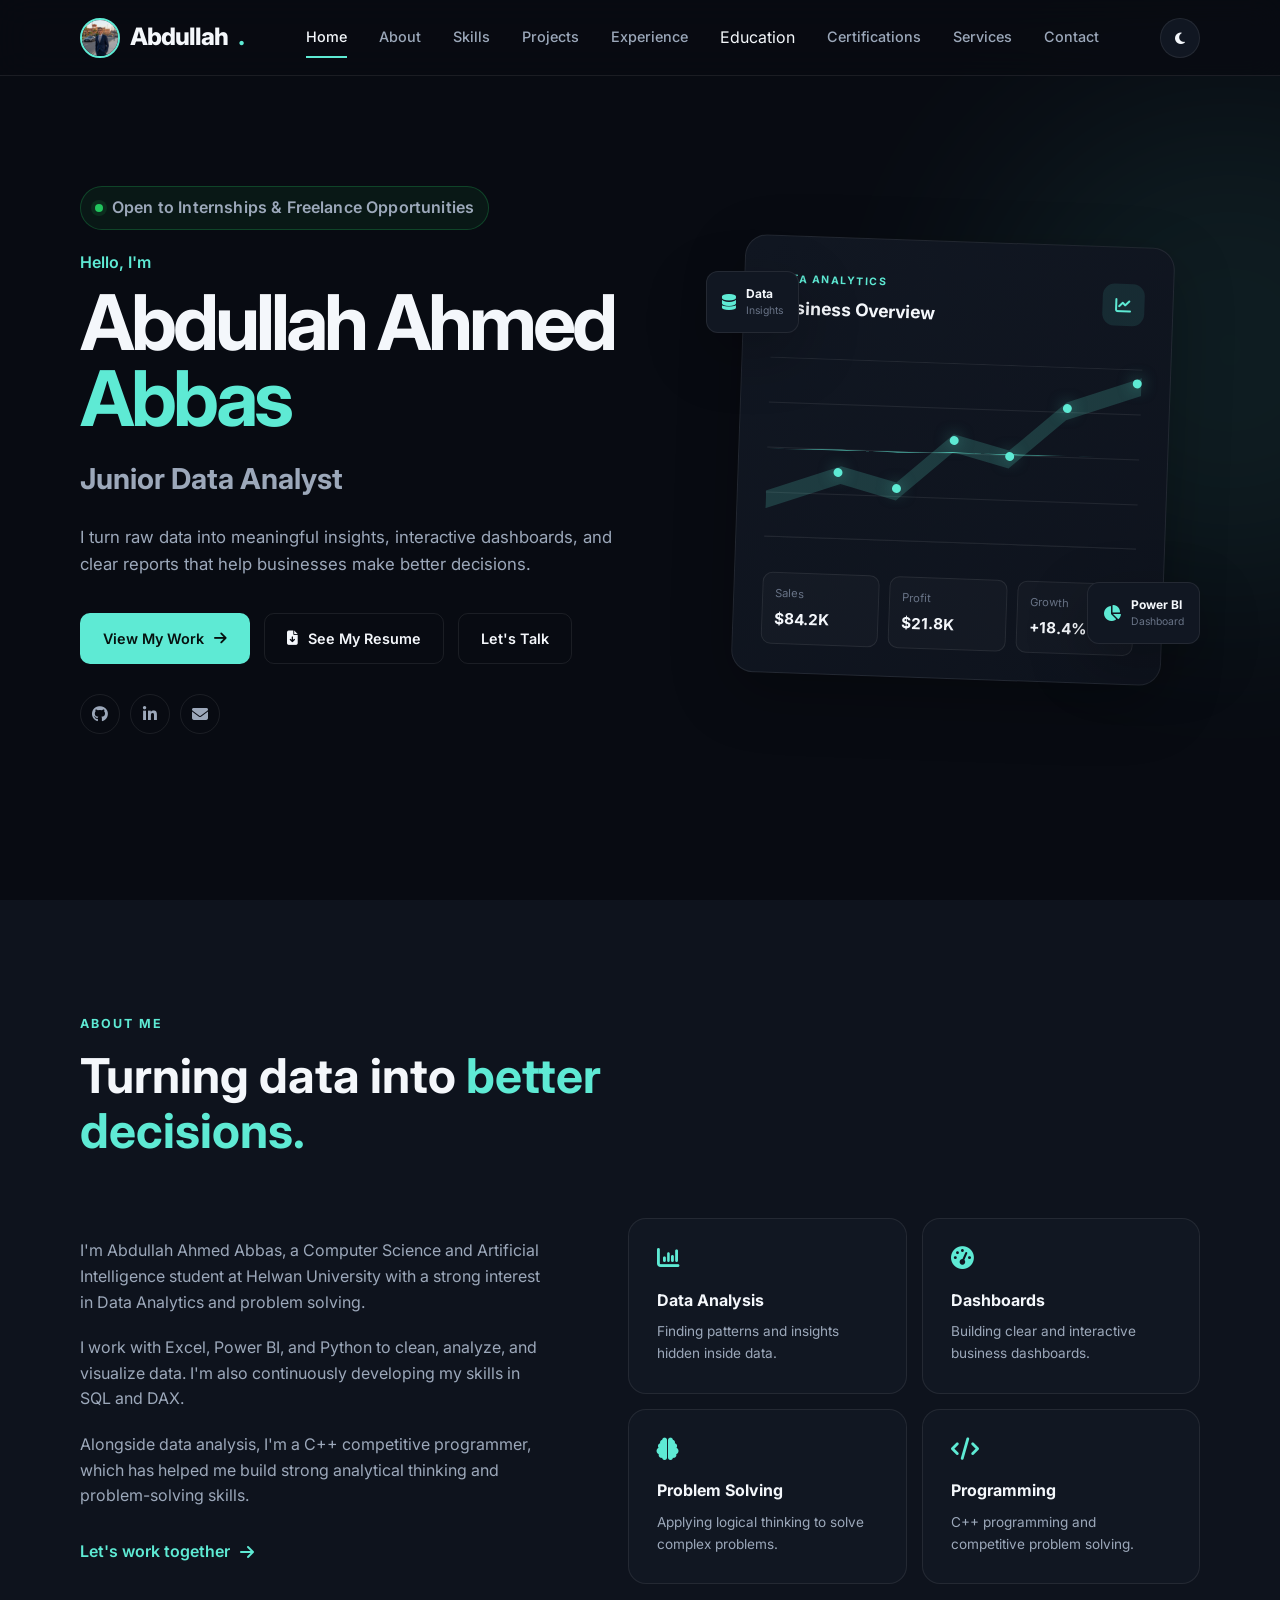
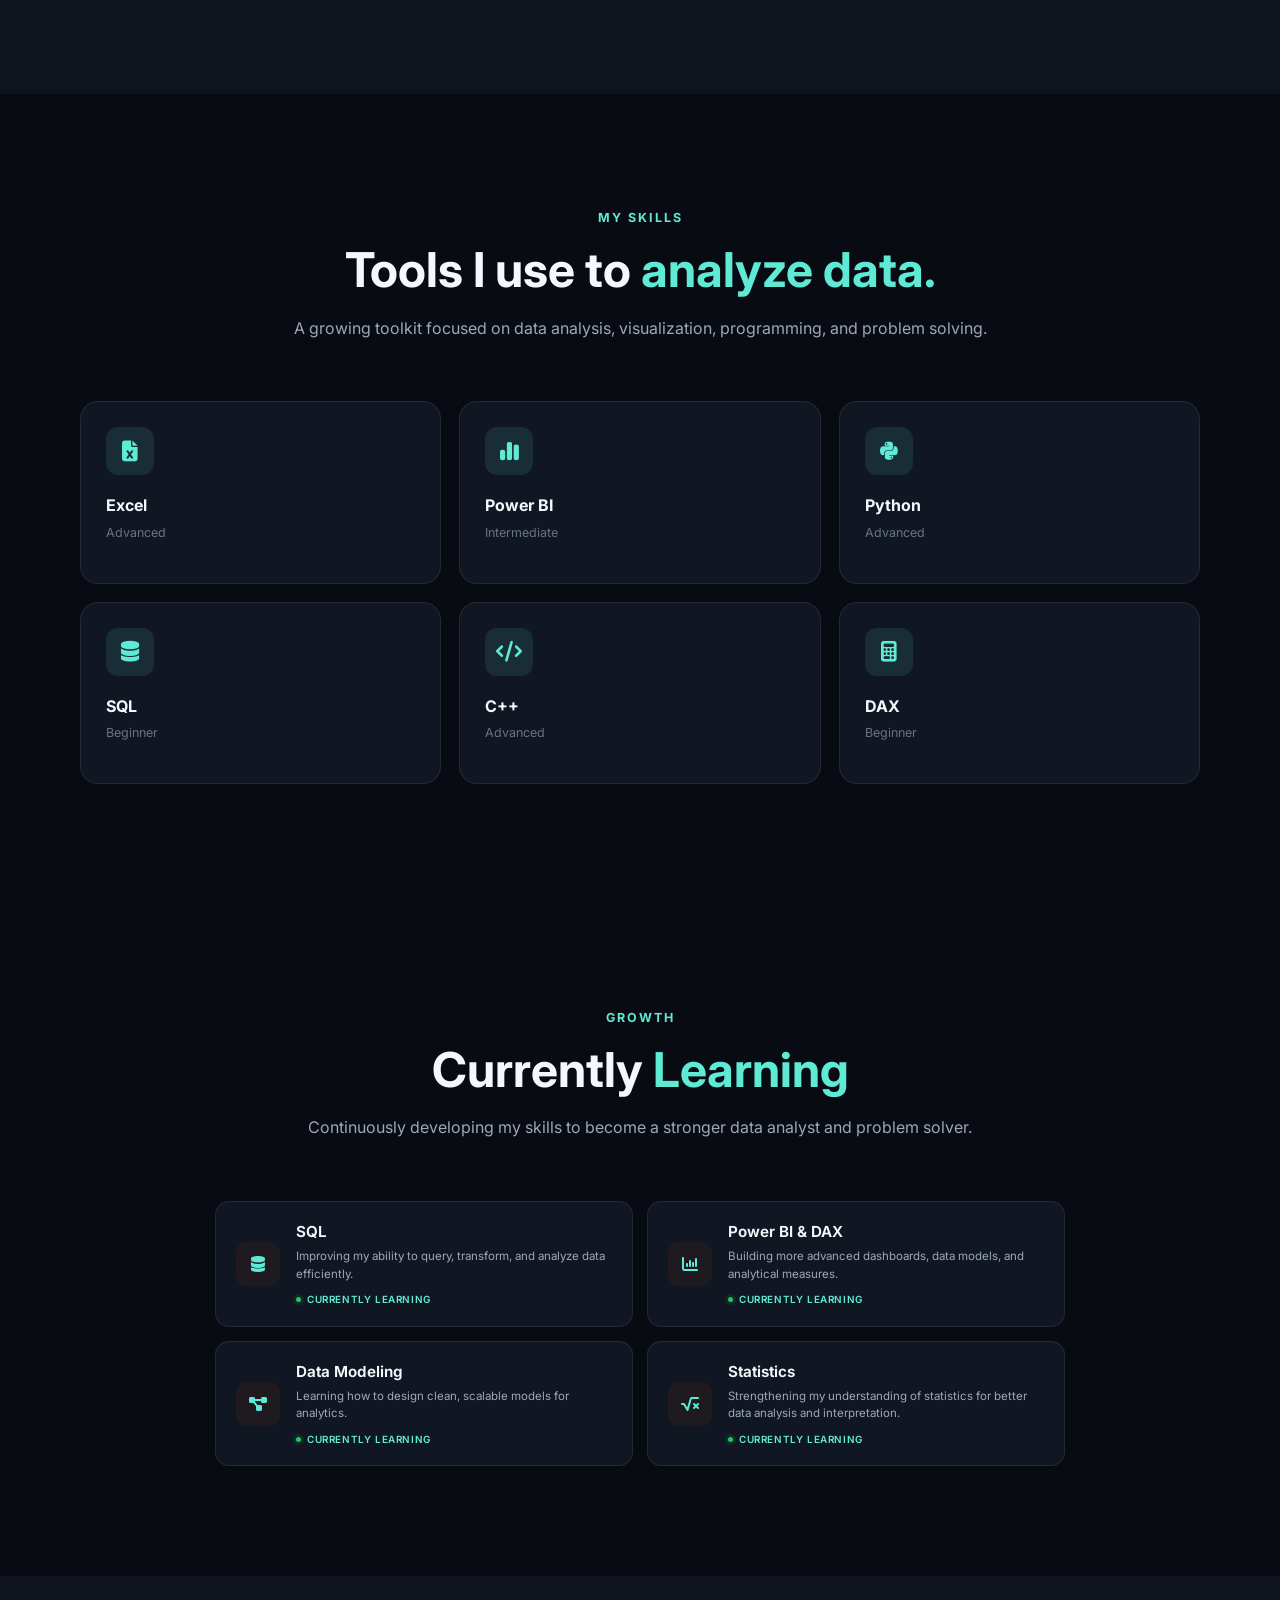
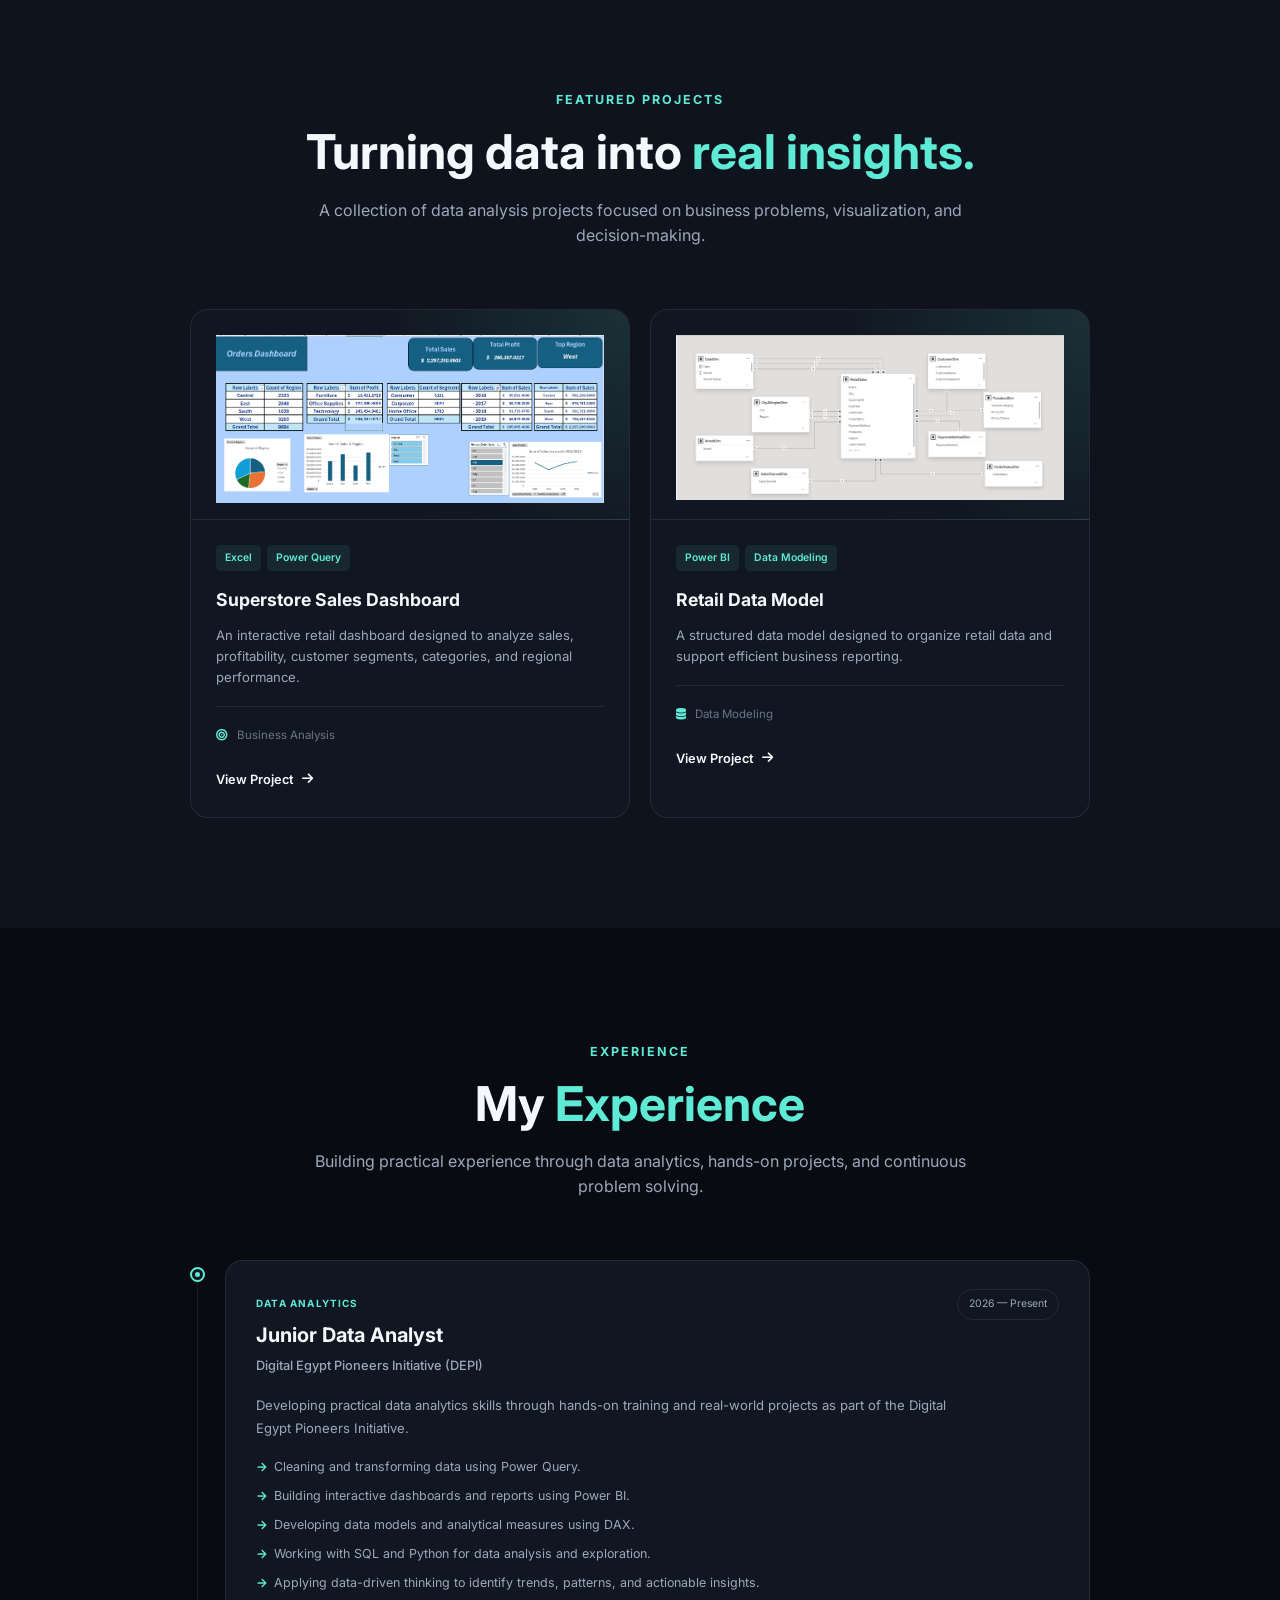
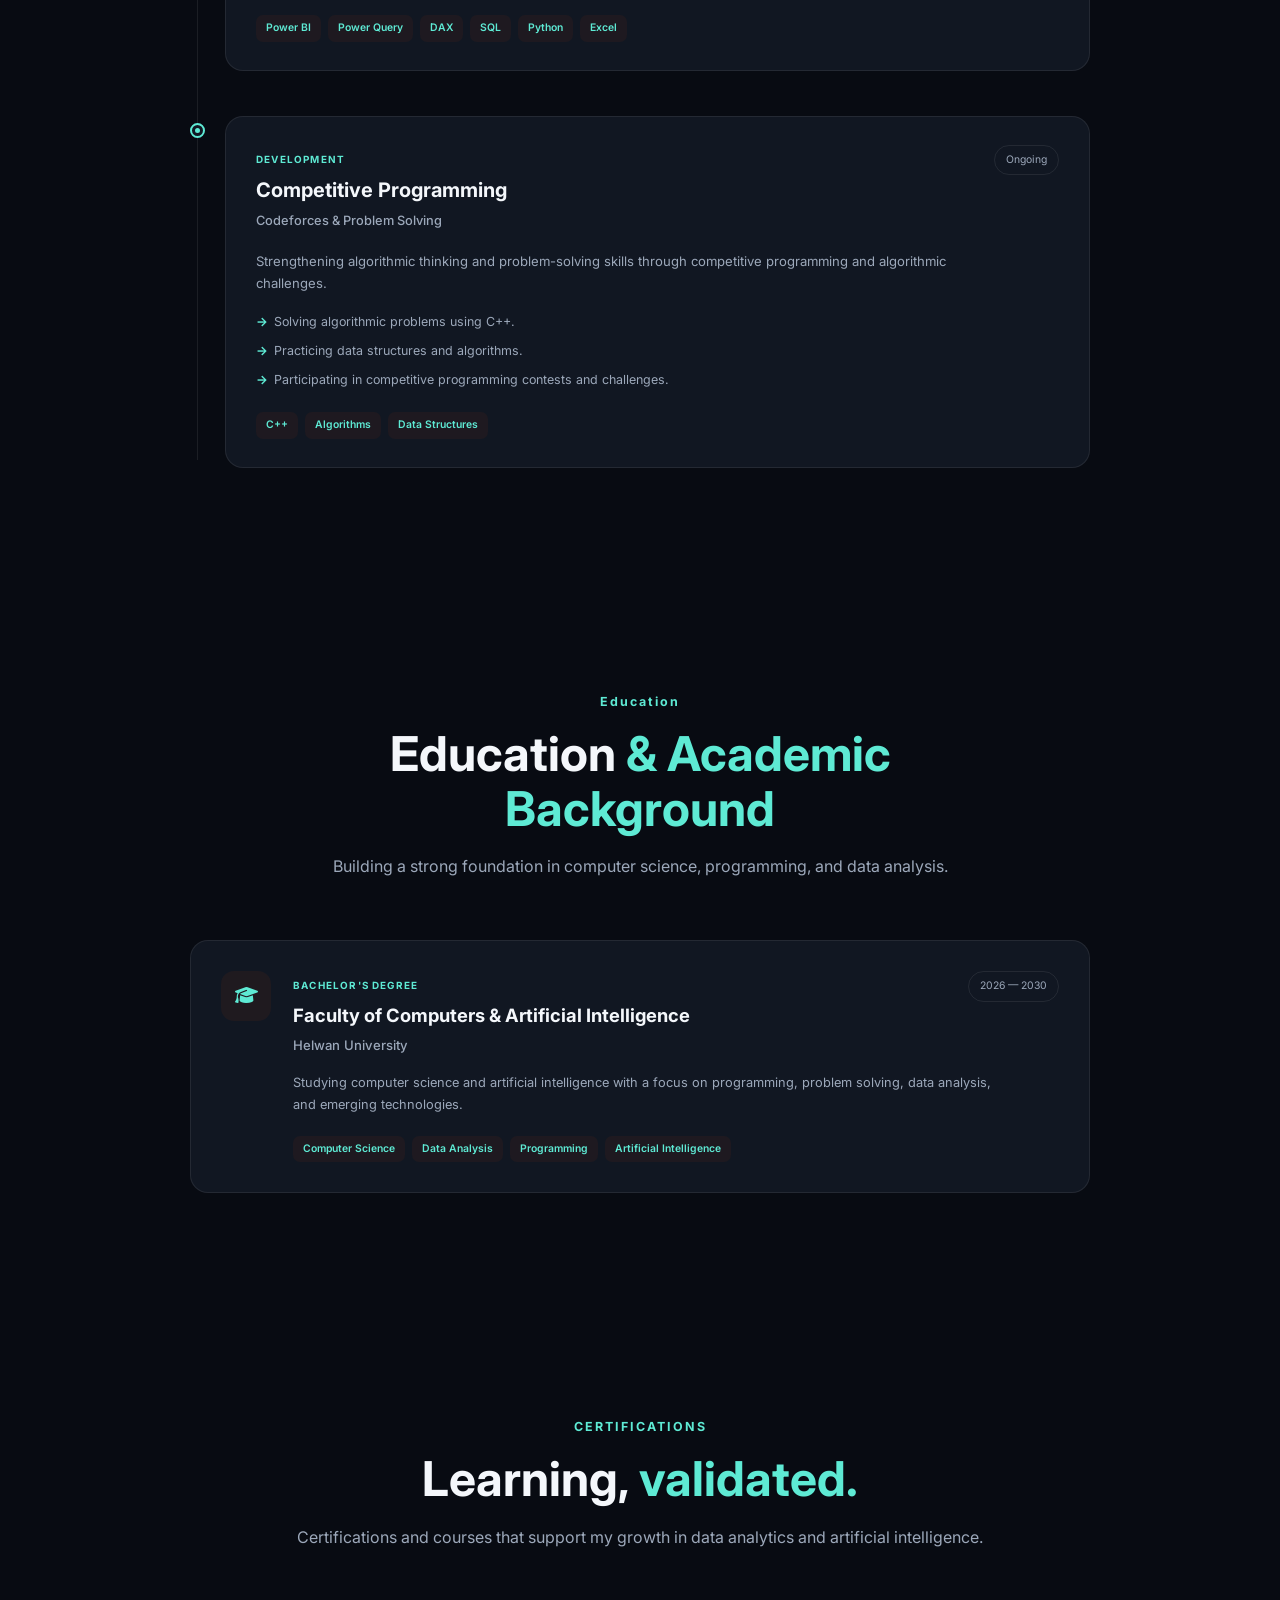
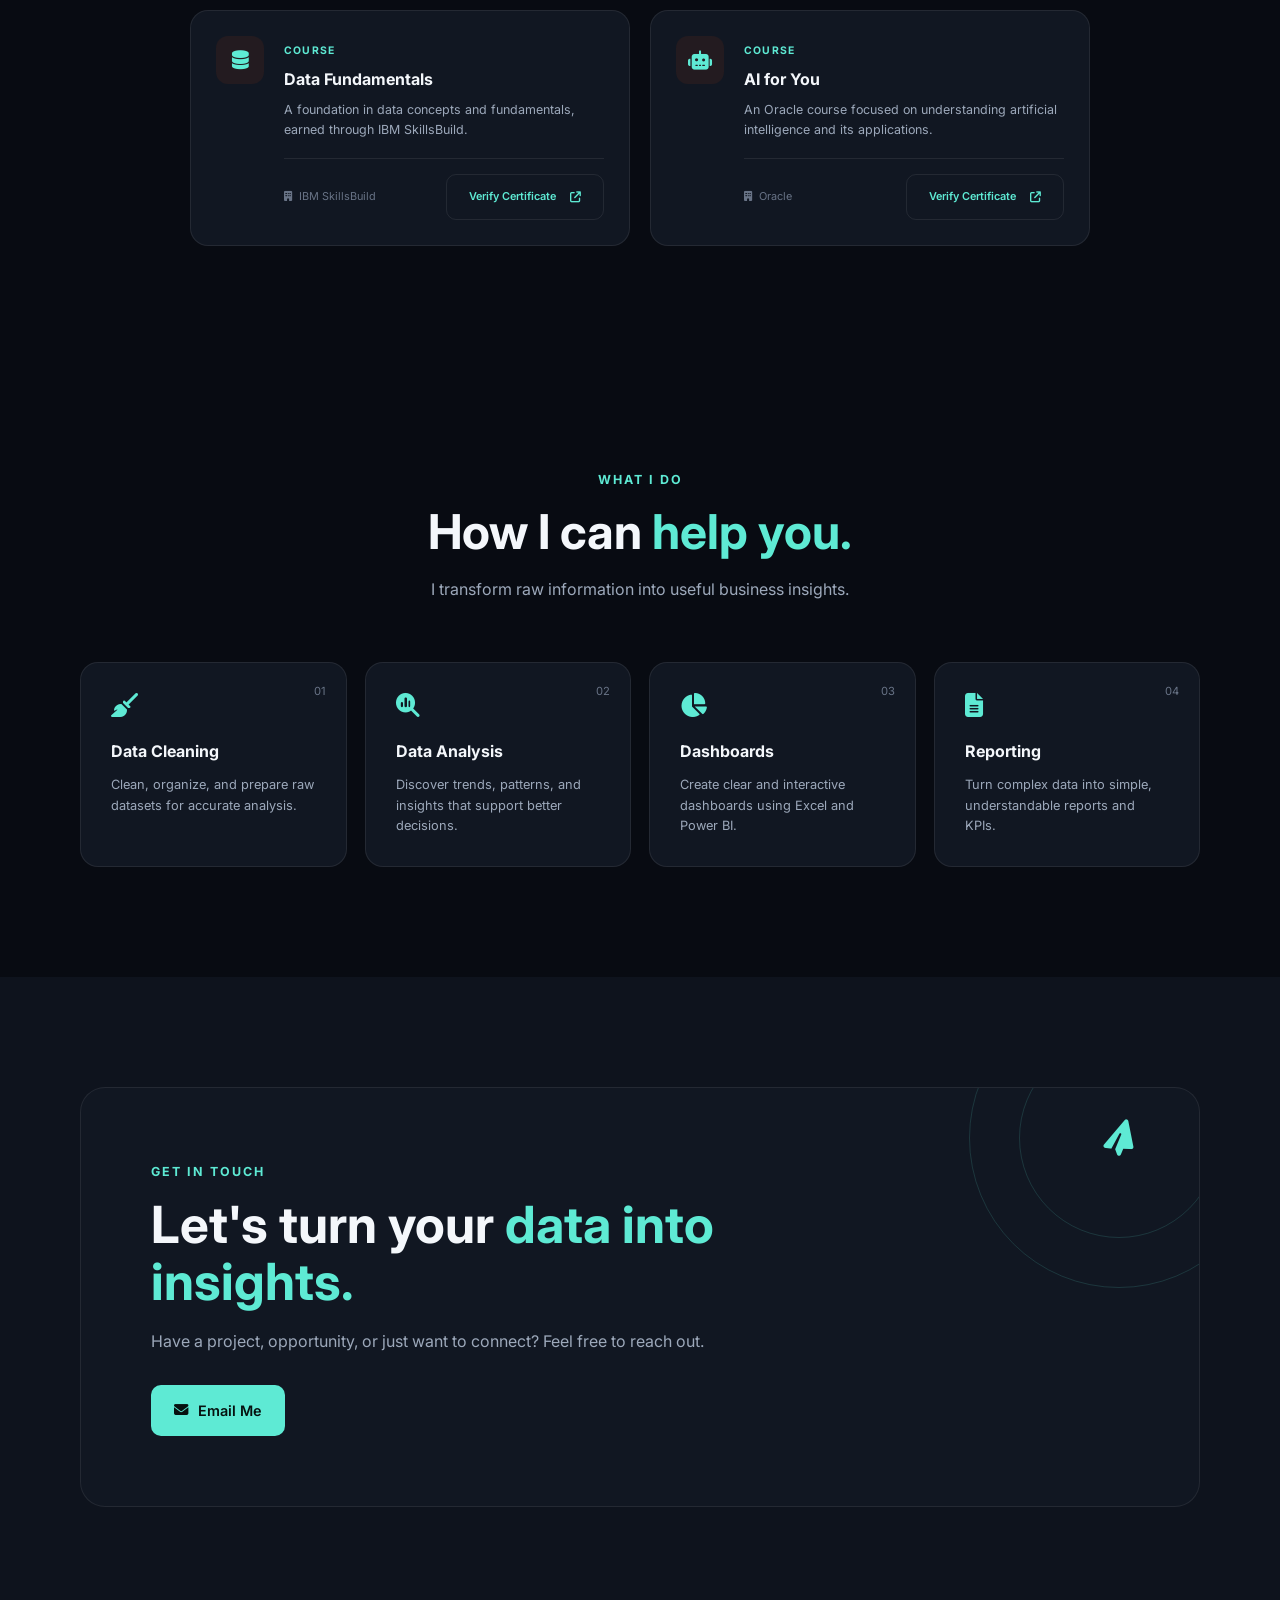
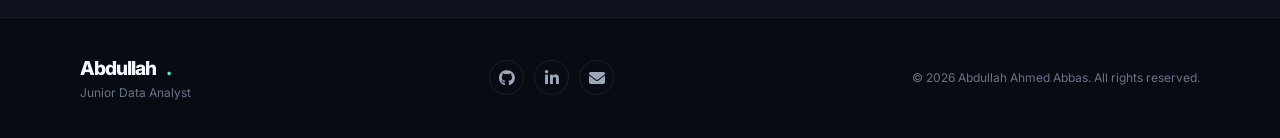
==== index.html @ 6b289c63 "HTML, CSS, JS, and resourses are added" ====
<!doctype html>
<html lang="en">
  <head>
    <link rel="icon" type="png" href="src/bc77d6a5-70da-4946-87d7-23442a053304.png">
    <meta charset="UTF-8" />
    <meta name="viewport" content="width=device-width, initial-scale=1.0" />

    <title>Abdullah Ahmed Abbas | Junior Data Analyst</title>

    <meta
      name="description"
      content="Abdullah Ahmed Abbas - Junior Data Analyst specializing in Excel, Power BI, Python and data visualization."
    />

    <link rel="preconnect" href="https://fonts.googleapis.com" />
    <link rel="preconnect" href="https://fonts.gstatic.com" crossorigin />

    <link
      href="https://fonts.googleapis.com/css2?family=Inter:wght@400;500;600;700;800&display=swap"
      rel="stylesheet"
    />

    <link
      rel="stylesheet"
      href="https://cdnjs.cloudflare.com/ajax/libs/font-awesome/6.5.2/css/all.min.css"
    />

    <link rel="stylesheet" href="style.css" />
  </head>

  <body>
    <!-- ================= NAVBAR ================= -->

    <header class="header">
      <nav class="navbar container">
        <a href="#home" class="logo">
          <button
            class="profile-trigger"
            id="profileTrigger"
            aria-label="View profile"
          >
            <img
              src="src/b2d72f3f-54d6-4200-84ad-3e5b12e2e274.jpeg"
              alt="Abdullah"
              class="nav-profile-pic"
            />
          </button>
          Abdullah<span>.</span>
        </a>

        <div class="nav-menu" id="navMenu">
          <a href="#home" class="nav-link active">Home</a>
          <a href="#about" class="nav-link">About</a>
          <a href="#skills" class="nav-link">Skills</a>
          <a href="#projects" class="nav-link">Projects</a>
          <a href="#experience" class="nav-link">Experience</a>
          <a href="#education">Education</a>
          <a href="#certifications" class="nav-link">Certifications</a>
          <a href="#services" class="nav-link">Services</a>
          <a href="#contact" class="nav-link">Contact</a>
        </div>

        <div class="nav-actions">
          <button
            class="theme-toggle"
            id="themeToggle"
            aria-label="Toggle theme"
          >
            <i class="fa-solid fa-moon"></i>
          </button>

          <button class="menu-toggle" id="menuToggle" aria-label="Open menu">
            <i class="fa-solid fa-bars"></i>
          </button>
        </div>
      </nav>
    </header>

    <!-- ================= HERO ================= -->

    <main>
      <section class="hero section" id="home">
        <div class="container hero-content">
          <div class="hero-text reveal">
            <div class="availability-badge">
              <span class="availability-dot"></span>

              <span>Open to Internships & Freelance Opportunities</span>
            </div>
            <p class="hero-greeting">Hello, I'm</p>

            <h1>
              Abdullah Ahmed
              <span>Abbas</span>
            </h1>

            <h2>Junior Data Analyst</h2>

            <p class="hero-description">
              I turn raw data into meaningful insights, interactive dashboards,
              and clear reports that help businesses make better decisions.
            </p>

            <div class="hero-buttons">
              <a href="#projects" class="btn btn-primary">
                View My Work
                <i class="fa-solid fa-arrow-right"></i>
              </a>

              <a
                href="src/Abdullah_Ahmed_Abbas_CV.pdf"
                view="Abdullah_Ahmed_Abbas_Resume.pdf"
                class="btn btn-outline"
                target="_blank"
              >
                <i class="fa-solid fa-file-arrow-down"></i>
                See My Resume
              </a>

              <a href="#contact" class="btn btn-outline"> Let's Talk </a>
            </div>

            <div class="social-links">
              <a
                href="https://github.com/Abdullabbas"
                target="_blank"
                aria-label="GitHub"
              >
                <i class="fa-brands fa-github"></i>
              </a>

              <a
                href="https://www.linkedin.com/in/abdullaaabbas"
                target="_blank"
                aria-label="LinkedIn"
              >
                <i class="fa-brands fa-linkedin-in"></i>
              </a>

              <a
                href="https://mail.google.com/mail/?view=cm&fs=1&to=abbasbodi322@gmail.com"
                aria-label="Email"
              >
                <i class="fa-solid fa-envelope"></i>
              </a>
            </div>
          </div>

          <div class="hero-visual reveal">
            <div class="dashboard-card">
              <div class="card-top">
                <div>
                  <span class="small-label">DATA ANALYTICS</span>
                  <h3>Business Overview</h3>
                </div>

                <div class="card-icon">
                  <i class="fa-solid fa-chart-line"></i>
                </div>
              </div>

              <div class="chart">
                <div class="chart-line"></div>

                <div class="chart-point point-1"></div>
                <div class="chart-point point-2"></div>
                <div class="chart-point point-3"></div>
                <div class="chart-point point-4"></div>
                <div class="chart-point point-5"></div>
                <div class="chart-point point-6"></div>
              </div>

              <div class="stats">
                <div class="stat">
                  <span>Sales</span>
                  <strong>$84.2K</strong>
                </div>

                <div class="stat">
                  <span>Profit</span>
                  <strong>$21.8K</strong>
                </div>

                <div class="stat">
                  <span>Growth</span>
                  <strong>+18.4%</strong>
                </div>
              </div>
            </div>

            <div class="floating-card floating-card-one">
              <i class="fa-solid fa-database"></i>

              <div>
                <strong>Data</strong>
                <span>Insights</span>
              </div>
            </div>

            <div class="floating-card floating-card-two">
              <i class="fa-solid fa-chart-pie"></i>

              <div>
                <strong>Power BI</strong>
                <span>Dashboard</span>
              </div>
            </div>
          </div>
        </div>
      </section>

      <!-- ================= ABOUT ================= -->

      <section class="about section" id="about">
        <div class="container">
          <div class="section-heading reveal">
            <span class="section-label">ABOUT ME</span>

            <h2>
              Turning data into
              <span>better decisions.</span>
            </h2>
          </div>

          <div class="about-grid">
            <div class="about-text reveal">
              <p>
                I'm Abdullah Ahmed Abbas, a Computer Science and Artificial
                Intelligence student at Helwan University with a strong interest
                in Data Analytics and problem solving.
              </p>

              <p>
                I work with Excel, Power BI, and Python to clean, analyze, and
                visualize data. I'm also continuously developing my skills in
                SQL and DAX.
              </p>

              <p>
                Alongside data analysis, I'm a C++ competitive programmer, which
                has helped me build strong analytical thinking and
                problem-solving skills.
              </p>

              <a href="#contact" class="text-link">
                Let's work together
                <i class="fa-solid fa-arrow-right"></i>
              </a>
            </div>

            <div class="about-cards reveal">
              <div class="about-card">
                <i class="fa-solid fa-chart-column"></i>

                <h3>Data Analysis</h3>

                <p>Finding patterns and insights hidden inside data.</p>
              </div>

              <div class="about-card">
                <i class="fa-solid fa-gauge-high"></i>

                <h3>Dashboards</h3>

                <p>Building clear and interactive business dashboards.</p>
              </div>

              <div class="about-card">
                <i class="fa-solid fa-brain"></i>

                <h3>Problem Solving</h3>

                <p>Applying logical thinking to solve complex problems.</p>
              </div>

              <div class="about-card">
                <i class="fa-solid fa-code"></i>

                <h3>Programming</h3>

                <p>C++ programming and competitive problem solving.</p>
              </div>
            </div>
          </div>
        </div>
      </section>

      <!-- ================= SKILLS ================= -->

      <section class="skills section" id="skills">
        <div class="container">
          <div class="section-heading center reveal">
            <span class="section-label">MY SKILLS</span>

            <h2>
              Tools I use to
              <span>analyze data.</span>
            </h2>

            <p>
              A growing toolkit focused on data analysis, visualization,
              programming, and problem solving.
            </p>
          </div>

          <div class="skills-grid reveal">
            <div class="skill-card">
              <div class="skill-icon excel">
                <i class="fa-solid fa-file-excel"></i>
              </div>

              <h3>Excel</h3>

              <p>Advanced</p>
            </div>

            <div class="skill-card">
              <div class="skill-icon powerbi">
                <i class="fa-solid fa-chart-simple"></i>
              </div>

              <h3>Power BI</h3>

              <p>Intermediate</p>
            </div>

            <div class="skill-card">
              <div class="skill-icon python">
                <i class="fa-brands fa-python"></i>
              </div>

              <h3>Python</h3>

              <p>Advanced</p>
            </div>

            <div class="skill-card">
              <div class="skill-icon sql">
                <i class="fa-solid fa-database"></i>
              </div>

              <h3>SQL</h3>

              <p>Beginner</p>
            </div>

            <div class="skill-card">
              <div class="skill-icon cpp">
                <i class="fa-solid fa-code"></i>
              </div>

              <h3>C++</h3>

              <p>Advanced</p>
            </div>

            <div class="skill-card">
              <div class="skill-icon dax">
                <i class="fa-solid fa-calculator"></i>
              </div>

              <h3>DAX</h3>

              <p>Beginner</p>
            </div>
          </div>
        </div>
      </section>

      <!-- ================= CURRENTLY LEARNING ================= -->

      <section class="learning section" id="learning">
        <div class="container">
          <div class="section-heading center reveal">
            <span class="section-label">GROWTH</span>

            <h2>Currently <span>Learning</span></h2>

            <p>
              Continuously developing my skills to become a stronger data
              analyst and problem solver.
            </p>
          </div>

          <div class="learning-grid reveal">
            <div class="learning-card">
              <div class="learning-icon">
                <i class="fa-solid fa-database"></i>
              </div>

              <div class="learning-content">
                <h3>SQL</h3>

                <p>
                  Improving my ability to query, transform, and analyze data
                  efficiently.
                </p>

                <small>Currently Learning</small>
              </div>
            </div>

            <div class="learning-card">
              <div class="learning-icon">
                <i class="fa-solid fa-chart-column"></i>
              </div>

              <div class="learning-content">
                <h3>Power BI & DAX</h3>

                <p>
                  Building more advanced dashboards, data models, and analytical
                  measures.
                </p>

                <small>Currently Learning</small>
              </div>
            </div>

            <div class="learning-card">
              <div class="learning-icon">
                <i class="fa-solid fa-diagram-project"></i>
              </div>

              <div class="learning-content">
                <h3>Data Modeling</h3>

                <p>
                  Learning how to design clean, scalable models for analytics.
                </p>
                <small>Currently Learning</small>
              </div>
            </div>

            <div class="learning-card">
              <div class="learning-icon">
                <i class="fa-solid fa-square-root-variable"></i>
              </div>

              <div class="learning-content">
                <h3>Statistics</h3>

                <p>
                  Strengthening my understanding of statistics for better data
                  analysis and interpretation.
                </p>

                <small>Currently Learning</small>
              </div>
            </div>
          </div>
        </div>
      </section>

      <!-- ================= PROJECTS ================= -->

      <section class="projects section" id="projects">
        <div class="container">
          <div class="section-heading center reveal">
            <span class="section-label">FEATURED PROJECTS</span>

            <h2>
              Turning data into
              <span>real insights.</span>
            </h2>

            <p>
              A collection of data analysis projects focused on business
              problems, visualization, and decision-making.
            </p>
          </div>

          <div class="projects-grid">
            <!-- ================= PROJECT 1 ================= -->

            <article class="project-card reveal">
              <!-- 1. الصورةتحطها هنا فوق خالص مكان الـ dashboard-preview القديم -->
              <div class="project-image project-one">
                <img
                  src="src/Screenshot 2026-08-31 080354.png"
                  alt="Superstore Sales Dashboard"
                />
              </div>

              <!-- 2. باقي الكارت زي ما هو وما تحطش فيه أي صور تحت -->
              <div class="project-content">
                <div class="project-tags">
                  <span>Excel</span>
                  <span>Power Query</span>
                </div>

                <h3>Superstore Sales Dashboard</h3>

                <p>
                  An interactive retail dashboard designed to analyze sales,
                  profitability, customer segments, categories, and regional
                  performance.
                </p>

                <div class="project-meta">
                  <span>
                    <i class="fa-solid fa-bullseye"></i>
                    Business Analysis
                  </span>
                </div>

                <button
                  class="project-link project-details-btn"
                  data-project="superstore"
                >
                  View Project
                  <i class="fa-solid fa-arrow-right"></i>
                </button>
              </div>
            </article>
            <!-- ================= PROJECT 2 ================= -->

            <article class="project-card reveal">
              <div class="project-image project-one">
                <img
                  src="src/Screenshot 2026-08-31 090422.png"
                  alt="Retail Data Relationships"
                />
              </div>

              <div class="project-content">
                <div class="project-tags">
                  <span>Power BI</span>
                  <span>Data Modeling</span>
                </div>

                <h3>Retail Data Model</h3>

                <p>
                  A structured data model designed to organize retail data and
                  support efficient business reporting.
                </p>

                <div class="project-meta">
                  <span>
                    <i class="fa-solid fa-database"></i>
                    Data Modeling
                  </span>
                </div>

                <button
                  class="project-link project-details-btn"
                  data-project="retail-model"
                >
                  View Project
                  <i class="fa-solid fa-arrow-right"></i>
                </button>
              </div>
            </article>

            <!-- ================= ADD MORE PROJECTS HERE ================= -->

            <!--
            <article class="project-card reveal">

                Your next project...

            </article>
            -->
          </div>
        </div>
      </section>

      <!-- ================= PROJECT DETAILS MODAL ================= -->

      <div class="project-modal" id="projectModal">
        <div class="modal-overlay" id="modalOverlay"></div>

        <div class="modal-content">
          <button class="modal-close" id="modalClose">
            <i class="fa-solid fa-xmark"></i>
          </button>

          <div class="modal-image" id="modalImage">
            <div class="modal-image-placeholder">
              <i class="fa-solid fa-chart-column"></i>
            </div>
          </div>

          <div class="modal-body">
            <div class="project-tags" id="modalTags"></div>

            <h2 id="modalTitle"></h2>

            <p class="modal-description" id="modalDescription"></p>

            <div class="modal-section">
              <h3>
                <i class="fa-solid fa-bullseye"></i>
                Project Goal
              </h3>

              <p id="modalGoal"></p>
            </div>

            <div class="modal-section">
              <h3>
                <i class="fa-solid fa-screwdriver-wrench"></i>
                What I Did
              </h3>

              <ul id="modalProcess"></ul>
            </div>

            <div class="modal-section">
              <h3>
                <i class="fa-solid fa-lightbulb"></i>
                Key Insights
              </h3>

              <ul id="modalInsights"></ul>
            </div>

            <div class="modal-actions">
              <a
                href="#"
                id="modalGithub"
                target="_blank"
                class="btn btn-outline"
              >
                <i class="fa-brands fa-github"></i>
                GitHub
              </a>

              <a
                href="#"
                id="modalLive"
                target="_blank"
                class="btn btn-primary"
              >
                <i class="fa-solid fa-arrow-up-right-from-square"></i>
                Live Project
              </a>
            </div>
          </div>
        </div>
      </div>

      <!-- ================= EXPERIENCE ================= -->

      <section class="experience section" id="experience">
        <div class="container">
          <div class="section-heading center reveal">
            <span class="section-label">EXPERIENCE</span>
            <h2>My <span>Experience</span></h2>
            <p>
              Building practical experience through data analytics, hands-on
              projects, and continuous problem solving.
            </p>
          </div>

          <div class="experience-timeline reveal">
            <!-- DEPI -->
            <div class="experience-item">
              <div class="experience-marker">
                <span></span>
              </div>

              <div class="experience-content">
                <div class="experience-top">
                  <div>
                    <span class="experience-type"> DATA ANALYTICS </span>
                    <h3>Junior Data Analyst</h3>
                    <h4>Digital Egypt Pioneers Initiative (DEPI)</h4>
                  </div>

                  <span class="experience-date"> 2026 — Present </span>
                </div>

                <p class="experience-description">
                  Developing practical data analytics skills through hands-on
                  training and real-world projects as part of the Digital Egypt
                  Pioneers Initiative.
                </p>

                <ul class="experience-list">
                  <li>Cleaning and transforming data using Power Query.</li>
                  <li>
                    Building interactive dashboards and reports using Power BI.
                  </li>
                  <li>
                    Developing data models and analytical measures using DAX.
                  </li>
                  <li>
                    Working with SQL and Python for data analysis and
                    exploration.
                  </li>
                  <li>
                    Applying data-driven thinking to identify trends, patterns,
                    and actionable insights.
                  </li>
                </ul>

                <div class="experience-tools">
                  <span>Power BI</span>
                  <span>Power Query</span>
                  <span>DAX</span>
                  <span>SQL</span>
                  <span>Python</span>
                  <span>Excel</span>
                </div>
              </div>
            </div>

            <!-- COMPETITIVE PROGRAMMING -->
            <div class="experience-item">
              <div class="experience-marker">
                <span></span>
              </div>

              <div class="experience-content">
                <div class="experience-top">
                  <div>
                    <span class="experience-type"> DEVELOPMENT </span>
                    <h3>Competitive Programming</h3>
                    <h4>Codeforces & Problem Solving</h4>
                  </div>

                  <span class="experience-date"> Ongoing </span>
                </div>

                <p class="experience-description">
                  Strengthening algorithmic thinking and problem-solving skills
                  through competitive programming and algorithmic challenges.
                </p>

                <ul class="experience-list">
                  <li>Solving algorithmic problems using C++.</li>
                  <li>Practicing data structures and algorithms.</li>
                  <li>
                    Participating in competitive programming contests and
                    challenges.
                  </li>
                </ul>

                <div class="experience-tools">
                  <span>C++</span>
                  <span>Algorithms</span>
                  <span>Data Structures</span>
                </div>
              </div>
            </div>
          </div>
        </div>
      </section>

      <!-- ================= EDUCATION ================= -->

      <section class="education section" id="education">
        <div class="container">
          <div class="section-heading center reveal">
            <span class="section-label">Education</span>

            <h2>Education <span>& Academic Background</span></h2>

            <p>
              Building a strong foundation in computer science, programming, and
              data analysis.
            </p>
          </div>

          <div class="education-container">
            <div class="education-card">
              <div class="education-icon">
                <i class="fa-solid fa-graduation-cap"></i>
              </div>

              <div class="education-content">
                <div class="education-top">
                  <div>
                    <span class="education-type"> BACHELOR'S DEGREE </span>

                    <h3>Faculty of Computers & Artificial Intelligence</h3>

                    <h4>Helwan University</h4>
                  </div>

                  <span class="education-date"> 2026 — 2030 </span>
                </div>

                <p>
                  Studying computer science and artificial intelligence with a
                  focus on programming, problem solving, data analysis, and
                  emerging technologies.
                </p>

                <div class="education-tags">
                  <span>Computer Science</span>
                  <span>Data Analysis</span>
                  <span>Programming</span>
                  <span>Artificial Intelligence</span>
                </div>
              </div>
            </div>
          </div>
        </div>
      </section>
      <!-- ================= CERTIFICATIONS ================= -->

      <section class="certifications section" id="certifications">
        <div class="container">
          <div class="section-heading center reveal">
            <span class="section-label">CERTIFICATIONS</span>

            <h2>
              Learning,
              <span>validated.</span>
            </h2>

            <p>
              Certifications and courses that support my growth in data
              analytics and artificial intelligence.
            </p>
          </div>

          <div class="certifications-grid">
            <!-- IBM Data Fundamentals -->

            <div class="certificate-card reveal">
              <div class="certificate-icon">
                <i class="fa-solid fa-database"></i>
              </div>

              <div class="certificate-content">
                <span class="certificate-status"> COURSE </span>

                <h3>Data Fundamentals</h3>

                <p>
                  A foundation in data concepts and fundamentals, earned through
                  IBM SkillsBuild.
                </p>

                <div class="certificate-footer">
                  <span>
                    <i class="fa-solid fa-building"></i>
                    IBM SkillsBuild
                  </span>

                  <a
                    href="src/IBM Data Fundamentals Certificate.pdf"
                    view="IBM Data Fundamentals Certificate.pdf"
                    class="btn btn-outline"
                    target="_blank"
                  >
                    Verify Certificate
                    <i class="fa-solid fa-arrow-up-right-from-square"></i>
                  </a>
                </div>
              </div>
            </div>

            <!-- Oracle AI for You -->

            <div class="certificate-card reveal">
              <div class="certificate-icon">
                <i class="fa-solid fa-robot"></i>
              </div>

              <div class="certificate-content">
                <span class="certificate-status"> COURSE </span>

                <h3>AI for You</h3>

                <p>
                  An Oracle course focused on understanding artificial
                  intelligence and its applications.
                </p>

                <div class="certificate-footer">
                  <span>
                    <i class="fa-solid fa-building"></i>
                    Oracle
                  </span>

                  <a
                    href="src/Oracle AI for u  Certificate.pdf"
                    view="AI For You From Oracle.pdf"
                    class="btn btn-outline"
                    target="_blank"
                  >
                    Verify Certificate
                    <i class="fa-solid fa-arrow-up-right-from-square"></i>
                  </a>
                </div>
              </div>
            </div>
          </div>
        </div>
      </section>
      <!-- ================= SERVICES ================= -->

      <section class="services section" id="services">
        <div class="container">
          <div class="section-heading center reveal">
            <span class="section-label">WHAT I DO</span>

            <h2>
              How I can
              <span>help you.</span>
            </h2>

            <p>I transform raw information into useful business insights.</p>
          </div>

          <div class="services-grid">
            <div class="service-card reveal">
              <div class="service-number">01</div>

              <i class="fa-solid fa-broom"></i>

              <h3>Data Cleaning</h3>

              <p>
                Clean, organize, and prepare raw datasets for accurate analysis.
              </p>
            </div>

            <div class="service-card reveal">
              <div class="service-number">02</div>

              <i class="fa-solid fa-magnifying-glass-chart"></i>

              <h3>Data Analysis</h3>

              <p>
                Discover trends, patterns, and insights that support better
                decisions.
              </p>
            </div>

            <div class="service-card reveal">
              <div class="service-number">03</div>

              <i class="fa-solid fa-chart-pie"></i>

              <h3>Dashboards</h3>

              <p>
                Create clear and interactive dashboards using Excel and Power
                BI.
              </p>
            </div>

            <div class="service-card reveal">
              <div class="service-number">04</div>

              <i class="fa-solid fa-file-lines"></i>

              <h3>Reporting</h3>

              <p>
                Turn complex data into simple, understandable reports and KPIs.
              </p>
            </div>
          </div>
        </div>
      </section>

      <!-- ================= CONTACT ================= -->

      <section class="contact section" id="contact">
        <div class="container">
          <div class="contact-box reveal">
            <div class="contact-content">
              <span class="section-label"> GET IN TOUCH </span>

              <h2>
                Let's turn your
                <span>data into insights.</span>
              </h2>

              <p>
                Have a project, opportunity, or just want to connect? Feel free
                to reach out.
              </p>

              <div class="contact-buttons">
                <a
                  href="https://mail.google.com/mail/?view=cm&fs=1&to=abbasbodi322@gmail.com"
                  target="_blank"
                  class="btn btn-primary"
                >
                  <i class="fa-solid fa-envelope"></i>
                  Email Me
                </a>
              </div>
            </div>

            <div class="contact-decoration">
              <div class="circle circle-one"></div>
              <div class="circle circle-two"></div>

              <i class="fa-solid fa-paper-plane"></i>
            </div>
          </div>
        </div>
      </section>
    </main>

    <!-- ================= FOOTER ================= -->

    <footer class="footer">
      <div class="container footer-content">
        <div>
          <a href="#home" class="logo"> Abdullah<span>.</span> </a>

          <p>Junior Data Analyst</p>
        </div>

        <div class="footer-socials">
          <a href="https://github.com/Abdullabbas" target="_blank">
            <i class="fa-brands fa-github"></i>
          </a>

          <a href="https://www.linkedin.com/in/abdullaaabbas">
            <i class="fa-brands fa-linkedin-in"></i>
          </a>
          <a
            href="https://mail.google.com/mail/?view=cm&fs=1&to=abbasbodi322@gmail.com"
            aria-label="Email"
          >
            <i class="fa-solid fa-envelope"></i>
          </a>
        </div>

        <p class="copyright">
          © <span id="year"></span> Abdullah Ahmed Abbas. All rights reserved.
        </p>
      </div>
    </footer>

    <!-- ================= BACK TO TOP ================= -->

    <button class="back-to-top" id="backToTop">
      <i class="fa-solid fa-arrow-up"></i>
    </button>
    <!-- ================= PROFILE MODAL ================= -->

    <div class="profile-modal" id="profileModal">
      <div class="profile-modal-overlay" id="profileModalOverlay"></div>

      <div class="profile-modal-content">
        <button
          class="profile-modal-close"
          id="profileModalClose"
          aria-label="Close profile"
        >
          <i class="fa-solid fa-xmark"></i>
        </button>

        <div class="profile-modal-image">
          <img
            src="src/b2d72f3f-54d6-4200-84ad-3e5b12e2e274.jpeg"
            alt="Abdullah"
          />
        </div>

        <div class="profile-modal-info">
          <span class="profile-modal-label"> JUNIOR DATA ANALYST </span>

          <h2>Abdullah<span>.</span></h2>

          <p>
            Turning data into clear insights and meaningful business decisions.
          </p>

          <div class="profile-contact">
            <div class="contact-item">
              <i class="fa-solid fa-location-dot"></i>

              <span>Cairo, Egypt</span>
            </div>

            <div class="contact-item">
              <i class="fa-brands fa-linkedin"></i>

              <a
                href="https://www.linkedin.com/in/abdullaaabbas"
                target="_blank"
                rel="noopener noreferrer"
              >
                LinkedIn
              </a>
            </div>

            <div class="contact-item">
              <i class="fa-brands fa-github"></i>

              <a
                href="https://github.com/Abdullabbas"
                target="_blank"
                rel="noopener noreferrer"
              >
                github.com/Abdullabbas
              </a>
            </div>
          </div>
        </div>
      </div>
    </div>
    <script src="script.js"></script>
  </body>
</html>
---- style.css ----
/* =========================
   ROOT
========================= */

:root {
  --bg: #080b12;
  --bg-secondary: #0e131d;
  --card: #111722;
  --card-hover: #151c29;

  --text: #f4f7fb;
  --text-secondary: #9ca8ba;
  --text-muted: #687386;

  --primary: #5eead4;
  --primary-dark: #2dd4bf;

  --border: rgba(255, 255, 255, 0.08);

  --shadow: 0 20px 60px rgba(0, 0, 0, 0.25);

  --radius: 18px;

  --transition: 0.3s ease;
}

body.light-theme {
  --bg: #f7f7f5;
  --bg-secondary: #ffffff;
  --card: #ffffff;
  --card-hover: #fafaf9;

  --text: #18181b;
  --text-secondary: #52525b;
  --text-muted: #71717a;

  --primary: #c2410c;
  --primary-dark: #9a3412;

  --border: rgba(24, 24, 27, 0.1);

  --shadow: 0 15px 40px rgba(24, 24, 27, 0.08);
}
/* =========================
   RESET
========================= */

* {
  margin: 0;
  padding: 0;
  box-sizing: border-box;
}

html {
  scroll-behavior: smooth;
}

body {
  font-family: "Inter", sans-serif;

  background: var(--bg);
  color: var(--text);

  line-height: 1.6;

  overflow-x: hidden;

  transition:
    background var(--transition),
    color var(--transition);
}

a {
  color: inherit;
  text-decoration: none;
}

button {
  font-family: inherit;
}

ul {
  list-style: none;
}

/* =========================
   CONTAINER
========================= */

.container {
  width: min(1120px, 90%);

  margin-inline: auto;
}

/* =========================
   SECTION
========================= */

.section {
  padding: 110px 0;
}

.section-heading {
  max-width: 700px;

  margin-bottom: 60px;
}

.section-heading.center {
  margin-inline: auto;

  text-align: center;
}

.section-label {
  display: inline-block;

  margin-bottom: 14px;

  color: var(--primary);

  font-size: 0.78rem;

  font-weight: 700;

  letter-spacing: 2px;
}

.section-heading h2 {
  font-size: clamp(2rem, 4vw, 3rem);

  line-height: 1.15;

  margin-bottom: 18px;
}

.section-heading h2 span {
  color: var(--primary);
}

.section-heading p {
  color: var(--text-secondary);
}

/* =========================
   HEADER
========================= */

.header {
  position: fixed;

  top: 0;
  left: 0;

  width: 100%;

  z-index: 1000;

  background: rgba(8, 11, 18, 0.75);

  backdrop-filter: blur(16px);

  border-bottom: 1px solid var(--border);
}

.light-theme .header {
  background: rgba(245, 247, 251, 0.8);
}

.navbar {
  height: 75px;

  display: flex;

  align-items: center;

  justify-content: space-between;
}

.logo {
  font-size: 1.5rem;

  font-weight: 800;

  letter-spacing: -1px;
}

.logo span {
  color: var(--primary);
}

.nav-menu {
  display: flex;

  gap: 32px;
}

.nav-link {
  position: relative;

  color: var(--text-secondary);

  font-size: 0.9rem;

  font-weight: 500;

  transition: var(--transition);
}

.nav-link:hover,
.nav-link.active {
  color: var(--text);
}

.nav-link::after {
  content: "";

  position: absolute;

  left: 0;
  bottom: -8px;

  width: 0;
  height: 2px;

  background: var(--primary);

  transition: var(--transition);
}

.nav-link:hover::after,
.nav-link.active::after {
  width: 100%;
}

.nav-actions {
  display: flex;

  align-items: center;

  gap: 10px;
}

.theme-toggle,
.menu-toggle {
  width: 40px;
  height: 40px;

  border: 1px solid var(--border);

  border-radius: 50%;

  background: var(--card);

  color: var(--text);

  cursor: pointer;

  transition: var(--transition);
}

.theme-toggle:hover,
.menu-toggle:hover {
  border-color: var(--primary);

  color: var(--primary);

  transform: translateY(-2px);
}

.menu-toggle {
  display: none;
}

/* =========================
   HERO
========================= */

.hero {
  min-height: 100vh;

  display: flex;

  align-items: center;

  padding-top: 130px;

  position: relative;
}

.hero::before {
  content: "";

  position: absolute;

  width: 500px;
  height: 500px;

  top: 100px;
  right: -200px;

  background: var(--primary);

  opacity: 0.08;

  filter: blur(100px);

  border-radius: 50%;

  pointer-events: none;
}

.hero-content {
  display: grid;

  grid-template-columns: 1.05fr 0.95fr;

  align-items: center;

  gap: 80px;
}

.hero-greeting {
  color: var(--primary);

  font-weight: 600;

  margin-bottom: 10px;
}

.hero h1 {
  font-size: clamp(3rem, 6vw, 5.3rem);

  line-height: 0.98;

  letter-spacing: -4px;

  margin-bottom: 20px;
}

.hero h1 span {
  display: block;

  color: var(--primary);
}

.hero h2 {
  font-size: clamp(1.3rem, 3vw, 1.8rem);

  color: var(--text-secondary);

  margin-bottom: 22px;
}

.hero-description {
  max-width: 580px;

  color: var(--text-secondary);

  font-size: 1.05rem;

  margin-bottom: 35px;
}

.hero-buttons {
  display: flex;

  gap: 14px;

  flex-wrap: wrap;

  margin-bottom: 30px;
}

/* =========================
   BUTTONS
========================= */

.btn {
  display: inline-flex;

  align-items: center;

  justify-content: center;

  gap: 10px;

  padding: 13px 22px;

  border-radius: 10px;

  font-size: 0.9rem;

  font-weight: 600;

  border: 1px solid transparent;

  transition: var(--transition);
}

.btn-primary {
  background: var(--primary);

  color: #06110f;
}

.btn-primary:hover {
  background: var(--primary-dark);

  transform: translateY(-3px);

  box-shadow: 0 12px 30px rgba(45, 212, 191, 0.2);
}

.btn-outline {
  border-color: var(--border);

  background: transparent;

  color: var(--text);
}

.btn-outline:hover {
  border-color: var(--primary);

  color: var(--primary);

  transform: translateY(-3px);
}

/* =========================
   SOCIAL
========================= */

.social-links {
  display: flex;

  gap: 10px;
}

.social-links a {
  width: 40px;
  height: 40px;

  display: grid;
  place-items: center;

  border: 1px solid var(--border);

  border-radius: 50%;

  color: var(--text-secondary);

  transition: var(--transition);
}

.social-links a:hover {
  color: var(--primary);

  border-color: var(--primary);

  transform: translateY(-3px);
}

.nav-profile-pic {
  width: 38px;
  height: 38px;

  border-radius: 50%;

  object-fit: cover;

  display: block;

  border: 2px solid var(--primary);

  flex-shrink: 0;
}

.logo {
  display: flex;
  align-items: center;
  gap: 10px;
}
/* =========================
   PROFILE NAV BUTTON
========================= */

.profile-trigger {
  width: 40px;
  height: 40px;

  padding: 0;

  border: none;

  background: transparent;

  border-radius: 50%;

  cursor: pointer;

  display: flex;
  align-items: center;
  justify-content: center;

  transition: transform 0.3s ease;
}

.profile-trigger:hover {
  transform: scale(1.08);
}

.nav-profile-pic {
  width: 40px;
  height: 40px;

  border-radius: 50%;

  object-fit: cover;

  display: block;

  border: 2px solid var(--primary);

  transition:
    border-color 0.3s ease,
    box-shadow 0.3s ease;
}

.profile-trigger:hover .nav-profile-pic {
  border-color: var(--primary);

  box-shadow: 0 0 0 4px rgba(194, 65, 12, 0.12);
}

/* =========================
   PROFILE MODAL
========================= */

.profile-modal {
  position: fixed;

  inset: 0;

  z-index: 3000;

  display: flex;

  align-items: center;

  justify-content: center;

  padding: 25px;

  opacity: 0;

  visibility: hidden;

  transition:
    opacity 0.35s ease,
    visibility 0.35s ease;
}

.profile-modal.active {
  opacity: 1;

  visibility: visible;
}

/* =========================
   MODAL BACKGROUND
========================= */

.profile-modal-overlay {
  position: absolute;

  inset: 0;

  background: rgba(0, 0, 0, 0.72);

  backdrop-filter: blur(12px);

  -webkit-backdrop-filter: blur(12px);
}

/* =========================
   MODAL CARD
========================= */

.profile-modal-content {
  position: relative;

  z-index: 2;

  width: min(760px, 100%);

  display: flex;

  align-items: center;

  gap: 45px;

  padding: 45px;

  background: var(--card);

  border: 1px solid var(--border);

  border-radius: 28px;

  box-shadow: 0 30px 80px rgba(0, 0, 0, 0.35);

  transform: translateY(25px) scale(0.95);

  transition: transform 0.35s ease;
}

.profile-modal.active .profile-modal-content {
  transform: translateY(0) scale(1);
}

/* =========================
   CLOSE BUTTON
========================= */

.profile-modal-close {
  position: absolute;

  top: 18px;

  right: 18px;

  width: 40px;
  height: 40px;

  display: grid;

  place-items: center;

  border: 1px solid var(--border);

  border-radius: 50%;

  background: var(--card);

  color: var(--text);

  cursor: pointer;

  font-size: 1rem;

  transition: 0.3s ease;
}

.profile-modal-close:hover {
  color: var(--primary);

  border-color: var(--primary);

  transform: rotate(90deg);
}

/* =========================
   PROFILE IMAGE
========================= */

.profile-modal-image {
  width: 280px;
  height: 280px;

  flex-shrink: 0;

  border-radius: 50%;

  padding: 5px;

  background: var(--primary);

  box-shadow:
    0 0 0 10px rgba(194, 65, 12, 0.08),
    0 20px 50px rgba(0, 0, 0, 0.25);
}

.profile-modal-image img {
  width: 100%;
  height: 100%;

  border-radius: 50%;

  object-fit: cover;

  display: block;

  border: 4px solid var(--card);
}

/* =========================
   PROFILE INFO
========================= */

.profile-modal-info {
  flex: 1;
}

.profile-modal-label {
  display: inline-block;

  margin-bottom: 10px;

  color: var(--primary);

  font-size: 0.7rem;

  font-weight: 700;

  letter-spacing: 0.12em;
}

.profile-modal-info h2 {
  margin-bottom: 12px;

  font-size: clamp(2rem, 5vw, 3rem);

  line-height: 1;
}

.profile-modal-info h2 span {
  color: var(--primary);
}

.profile-modal-info p {
  max-width: 400px;

  margin-bottom: 25px;

  color: var(--text-secondary);

  line-height: 1.7;

  font-size: 0.9rem;
}

/* =========================
   MODAL ACTIONS
========================= */

.profile-modal-actions {
  display: flex;

  gap: 10px;

  flex-wrap: wrap;
}

/* =========================
   MOBILE
========================= */

@media (max-width: 700px) {
  .profile-modal {
    padding: 15px;
  }

  .profile-modal-content {
    flex-direction: column;

    text-align: center;

    gap: 25px;

    padding: 40px 25px 30px;

    border-radius: 24px;
  }

  .profile-modal-image {
    width: 210px;
    height: 210px;
  }

  .profile-modal-info p {
    margin-left: auto;
    margin-right: auto;
  }

  .profile-modal-actions {
    justify-content: center;
  }

  .profile-modal-actions .btn {
    width: 100%;
  }
}

/* =========================
   PROFILE CONTACT INFO
========================= */

.profile-contact {
  display: flex;
  flex-direction: column;
  gap: 13px;
  margin-top: 24px;
  margin-bottom: 28px;
}

/* Contact Item */

.contact-item {
  display: flex;
  align-items: center;
  gap: 12px;

  color: var(--text-secondary);

  font-size: 0.82rem;

  line-height: 1.4;

  transition:
    transform 0.25s ease,
    color 0.25s ease;
}

/* Icons */

.contact-item > i {
  width: 22px;

  display: flex;
  justify-content: center;

  color: var(--primary);

  font-size: 0.95rem;

  flex-shrink: 0;
}

/* Links */

.contact-item a {
  color: var(--text-secondary);

  text-decoration: none;

  transition: color 0.25s ease;
}

/* Hover */

.contact-item:hover {
  transform: translateX(4px);
}

.contact-item:hover a,
.contact-item:hover span {
  color: var(--text);
}

.contact-item:hover > i {
  color: var(--primary);
}

/* =========================
   PROFILE CONTACT - MOBILE
========================= */

@media (max-width: 750px) {
  .profile-contact {
    align-items: flex-start;
    width: fit-content;
    margin-left: auto;
    margin-right: auto;
  }

  .contact-item {
    width: 100%;
    text-align: left;
  }
}

/* =========================
   AVAILABILITY BADGE
========================= */

.availability-badge {
  display: inline-flex;

  align-items: center;

  gap: 9px;

  width: fit-content;

  padding: 8px 14px;

  margin-bottom: 20px;

  border: 1px solid rgba(34, 197, 94, 0.25);

  border-radius: 999px;

  background: rgba(34, 197, 94, 0.07);

  color: var(--text-secondary);

  font-size: 1rem;

  font-weight: 600;

  letter-spacing: 0.01em;

  transition:
    transform 0.25s ease,
    border-color 0.25s ease,
    background 0.25s ease;
}

/* Green Dot */

.availability-dot {
  width: 8px;
  height: 8px;

  flex-shrink: 0;

  border-radius: 50%;

  background: #22c55e;

  box-shadow: 0 0 0 4px rgba(34, 197, 94, 0.12);

  animation: availabilityPulse 2s infinite;
}

/* Hover */

.availability-badge:hover {
  transform: translateY(-2px);

  border-color: rgba(34, 197, 94, 0.4);

  background: rgba(34, 197, 94, 0.1);
}

/* Pulse Animation */

@keyframes availabilityPulse {
  0% {
    box-shadow: 0 0 0 0 rgba(34, 197, 94, 0.35);
  }

  70% {
    box-shadow: 0 0 0 6px rgba(34, 197, 94, 0);
  }

  100% {
    box-shadow: 0 0 0 0 rgba(34, 197, 94, 0);
  }
}

/* =========================
   MOBILE
========================= */

@media (max-width: 600px) {
  .availability-badge {
    font-size: 0.68rem;

    padding: 7px 11px;

    gap: 8px;
  }

  .availability-dot {
    width: 7px;
    height: 7px;
  }
}
/* =========================
   HERO DASHBOARD
========================= */

.hero-visual {
  position: relative;

  min-height: 430px;

  display: flex;

  align-items: center;

  justify-content: center;
}

.dashboard-card {
  width: min(430px, 100%);

  padding: 28px;

  border: 1px solid var(--border);

  background: linear-gradient(145deg, var(--card), var(--bg-secondary));

  border-radius: 22px;

  box-shadow: var(--shadow);

  position: relative;

  z-index: 2;

  transform: rotate(2deg);

  transition: var(--transition);
}

.dashboard-card:hover {
  transform: rotate(0deg) translateY(-8px);
}

.card-top {
  display: flex;

  justify-content: space-between;

  align-items: center;
}

.small-label {
  font-size: 0.65rem;

  color: var(--primary);

  letter-spacing: 1.5px;

  font-weight: 700;
}

.card-top h3 {
  font-size: 1.1rem;

  margin-top: 4px;
}

.card-icon {
  width: 42px;
  height: 42px;

  display: grid;
  place-items: center;

  border-radius: 12px;

  background: rgba(94, 234, 212, 0.1);

  color: var(--primary);
}

.chart {
  height: 180px;

  margin: 35px 0;

  position: relative;

  border-bottom: 1px solid var(--border);

  background-image: linear-gradient(var(--border) 1px, transparent 1px);

  background-size: 100% 45px;
}

.chart-line {
  position: absolute;

  width: 100%;
  height: 100%;

  clip-path: polygon(
    0 75%,
    20% 60%,
    35% 68%,
    50% 40%,
    65% 48%,
    80% 20%,
    100% 5%,
    100% 15%,
    80% 30%,
    65% 58%,
    50% 50%,
    35% 78%,
    20% 70%,
    0 85%
  );

  background: rgba(94, 234, 212, 0.18);
}

.chart::after {
  content: "";

  position: absolute;

  width: 100%;
  height: 3px;

  top: 50%;

  background: var(--primary);

  clip-path: polygon(
    0 100%,
    20% 50%,
    35% 70%,
    50% 0,
    65% 30%,
    80% -10%,
    100% -50%
  );
}

.chart-point {
  position: absolute;

  width: 9px;
  height: 9px;

  background: var(--primary);

  border-radius: 50%;

  box-shadow: 0 0 15px rgba(94, 234, 212, 0.5);

  z-index: 3;
}

.point-1 {
  left: 18%;
  top: 61%;
}
.point-2 {
  left: 34%;
  top: 69%;
}
.point-3 {
  left: 49%;
  top: 41%;
}
.point-4 {
  left: 64%;
  top: 49%;
}
.point-5 {
  left: 79%;
  top: 21%;
}
.point-6 {
  right: 0;
  top: 6%;
}

.stats {
  display: grid;

  grid-template-columns: repeat(3, 1fr);

  gap: 10px;
}

.stat {
  padding: 12px;

  border-radius: 10px;

  background: rgba(255, 255, 255, 0.025);

  border: 1px solid var(--border);
}

.stat span {
  display: block;

  color: var(--text-muted);

  font-size: 0.7rem;

  margin-bottom: 3px;
}

.stat strong {
  font-size: 0.95rem;
}

.floating-card {
  position: absolute;

  z-index: 4;

  display: flex;

  align-items: center;

  gap: 10px;

  padding: 12px 15px;

  border: 1px solid var(--border);

  background: var(--card);

  border-radius: 12px;

  box-shadow: var(--shadow);

  animation: floating 4s ease-in-out infinite;
}

.floating-card i {
  color: var(--primary);
}

.floating-card strong,
.floating-card span {
  display: block;
}

.floating-card strong {
  font-size: 0.75rem;
}

.floating-card span {
  color: var(--text-muted);

  font-size: 0.65rem;
}

.floating-card-one {
  top: 30px;

  left: 0;
}

.floating-card-two {
  right: 0;

  bottom: 35px;

  animation-delay: -2s;
}

@keyframes floating {
  0%,
  100% {
    transform: translateY(0);
  }

  50% {
    transform: translateY(-10px);
  }
}

/* =========================
   ABOUT
========================= */

.about {
  background: var(--bg-secondary);
}

.about-grid {
  display: grid;

  grid-template-columns: 0.9fr 1.1fr;

  gap: 80px;

  align-items: center;
}

.about-text p {
  color: var(--text-secondary);

  margin-bottom: 20px;

  font-size: 1rem;
}

.text-link {
  display: inline-flex;

  align-items: center;

  gap: 10px;

  color: var(--primary);

  font-weight: 600;

  margin-top: 10px;

  transition: var(--transition);
}

.text-link:hover {
  gap: 15px;
}

.about-cards {
  display: grid;

  grid-template-columns: repeat(2, 1fr);

  gap: 15px;
}

.about-card {
  padding: 28px;

  border: 1px solid var(--border);

  border-radius: var(--radius);

  background: var(--card);

  transition: var(--transition);
}

.about-card:hover {
  transform: translateY(-5px);

  border-color: rgba(94, 234, 212, 0.3);
}

.about-card i {
  font-size: 1.4rem;

  color: var(--primary);

  margin-bottom: 18px;
}

.about-card h3 {
  font-size: 1rem;

  margin-bottom: 8px;
}

.about-card p {
  color: var(--text-secondary);

  font-size: 0.85rem;
}

/* =========================
   SKILLS
========================= */

.skills-grid {
  display: grid;

  grid-template-columns: repeat(3, 1fr);

  gap: 18px;
}

.skill-card {
  padding: 25px;

  background: var(--card);

  border: 1px solid var(--border);

  border-radius: var(--radius);

  transition: var(--transition);
}

.skill-card:hover {
  transform: translateY(-6px);

  border-color: rgba(94, 234, 212, 0.3);
}

.skill-icon {
  width: 48px;
  height: 48px;

  display: grid;
  place-items: center;

  border-radius: 12px;

  background: rgba(94, 234, 212, 0.1);

  color: var(--primary);

  font-size: 1.3rem;

  margin-bottom: 18px;
}

.skill-card h3 {
  font-size: 1rem;

  margin-bottom: 4px;
}

.skill-card p {
  color: var(--text-muted);

  font-size: 0.78rem;

  margin-bottom: 15px;
}

.progress {
  height: 5px;

  background: var(--border);

  border-radius: 10px;

  overflow: hidden;
}

.progress span {
  display: block;

  height: 100%;

  background: var(--primary);

  border-radius: inherit;
}

/* =========================
   CURRENTLY LEARNING
========================= */

.learning {
  position: relative;
}

.learning-grid {
  display: grid;

  grid-template-columns: repeat(2, minmax(0, 1fr));

  gap: 20px;

  margin-top: 45px;
}

.learning-card {
  display: flex;

  gap: 18px;

  padding: 25px;

  background: var(--card);

  border: 1px solid var(--border);

  border-radius: 18px;

  transition:
    transform 0.3s ease,
    border-color 0.3s ease,
    box-shadow 0.3s ease;
}

.learning-card:hover {
  transform: translateY(-5px);

  border-color: var(--primary);

  box-shadow: 0 15px 35px rgba(0, 0, 0, 0.08);
}

/* Icon */

.learning-icon {
  width: 48px;
  height: 48px;

  flex-shrink: 0;

  display: grid;

  place-items: center;

  border-radius: 12px;

  background: rgba(194, 65, 12, 0.08);

  color: var(--primary);

  font-size: 1.1rem;
}

/* Content */

.learning-content {
  flex: 1;
}

.learning-content h3 {
  margin-bottom: 7px;

  font-size: 1rem;
}

.learning-content p {
  margin-bottom: 15px;

  color: var(--text-secondary);

  font-size: 0.78rem;

  line-height: 1.6;
}

/* Progress */

.learning-progress {
  width: 100%;

  height: 5px;

  margin-bottom: 8px;

  overflow: hidden;

  border-radius: 999px;

  background: var(--border);
}

.learning-progress span {
  display: block;

  height: 100%;

  border-radius: inherit;

  background: var(--primary);
}

.learning-content small {
  color: var(--text-muted);

  font-size: 0.65rem;

  text-transform: uppercase;

  letter-spacing: 0.08em;
}

/* Mobile */

@media (max-width: 700px) {
  .learning-grid {
    grid-template-columns: 1fr;
  }
}

/* =========================
   CURRENTLY LEARNING
========================= */

.learning {
  position: relative;
}

.learning .section-header {
  max-width: 650px;
}

/* Learning List */

.learning-grid {
  display: grid;
  grid-template-columns: repeat(2, 1fr);
  gap: 14px;

  max-width: 850px;
  margin: 40px auto 0;
}

/* Learning Item */

.learning-card {
  position: relative;

  display: flex;
  align-items: center;

  gap: 16px;

  padding: 18px 20px;

  background: var(--card);

  border: 1px solid var(--border);

  border-radius: 14px;

  transition:
    transform 0.25s ease,
    border-color 0.25s ease,
    background 0.25s ease;
}

/* Hover */

.learning-card:hover {
  transform: translateY(-3px);

  border-color: var(--primary);

  background: var(--card);
}

/* Icon */

.learning-icon {
  width: 44px;
  height: 44px;

  flex-shrink: 0;

  display: grid;
  place-items: center;

  border-radius: 11px;

  background: rgba(194, 65, 12, 0.08);

  color: var(--primary);

  font-size: 1rem;
}

/* Content */

.learning-content {
  display: flex;
  flex-direction: column;

  gap: 4px;

  min-width: 0;
}

.learning-content h3 {
  margin: 0;

  color: var(--text);

  font-size: 0.95rem;

  font-weight: 650;
}

.learning-content p {
  margin: 0;

  color: var(--text-secondary);

  font-size: 0.72rem;

  line-height: 1.5;
}

/* Status */

.learning-content small {
  display: inline-flex;

  align-items: center;

  gap: 6px;

  margin-top: 5px;

  width: fit-content;

  color: var(--primary);

  font-size: 0.62rem;

  font-weight: 600;

  letter-spacing: 0.06em;

  text-transform: uppercase;
}

/* Small status dot */

.learning-content small::before {
  content: "";

  width: 5px;
  height: 5px;

  border-radius: 50%;

  background: #22c55e;

  box-shadow: 0 0 0 3px rgba(34, 197, 94, 0.1);
}

/* =========================
   MOBILE
========================= */

@media (max-width: 700px) {
  .learning-grid {
    grid-template-columns: 1fr;

    margin-top: 30px;
  }

  .learning-card {
    padding: 16px;
  }
}

/* =========================
   PROJECTS
========================= */

.projects {
  background: var(--bg-secondary);
}

.project-image {
  overflow: hidden;
  padding: 0;
}
.project-image img {
  width: 100%;
  height: 100%;
  object-fit: cover;
  transition: transform 0.5s ease;
}
.project-card:hover .project-image img {
  transform: scale(1.05);
}

.modal-image {
  background: transparent;
}
.modal-image img {
  width: 80%;
  height: 100%;
  object-fit: fill;
}

.project-card {
  overflow: hidden;

  border: 1px solid var(--border);

  border-radius: var(--radius);

  background: var(--card);

  transition: var(--transition);
}

.project-card:hover {
  transform: translateY(-8px);

  box-shadow: var(--shadow);
}

.project-image {
  height: 210px;

  display: grid;

  place-items: center;

  padding: 25px;

  overflow: hidden;

  border-bottom: 1px solid var(--border);
}

.project-one {
  background: radial-gradient(
    circle at top right,
    rgba(94, 234, 212, 0.12),
    transparent 50%
  );
}

.project-two {
  background: radial-gradient(
    circle at bottom left,
    rgba(94, 234, 212, 0.1),
    transparent 55%
  );
}

.project-three {
  background: radial-gradient(
    circle at center,
    rgba(94, 234, 212, 0.08),
    transparent 60%
  );
}

/* =========================
   PROJECT META
========================= */

.project-meta {
  margin-bottom: 20px;

  padding-top: 14px;

  border-top: 1px solid var(--border);
}

.project-meta span {
  color: var(--text-muted);

  font-size: 0.72rem;
}

.project-meta i {
  color: var(--primary);

  margin-right: 6px;
}

/* =========================
   PROJECT BUTTON
========================= */

.project-details-btn {
  border: none;

  background: transparent;

  cursor: pointer;

  font-family: inherit;

  padding: 0;
}

/* =========================
   PROJECT MODAL
========================= */

.project-modal {
  position: fixed;

  inset: 0;

  display: flex;

  align-items: center;

  justify-content: center;

  padding: 25px;

  z-index: 2000;

  opacity: 0;

  visibility: hidden;

  transition: var(--transition);
}

.project-modal.active {
  opacity: 1;

  visibility: visible;
}

.modal-overlay {
  position: absolute;

  inset: 0;

  background: rgba(0, 0, 0, 0.75);

  backdrop-filter: blur(8px);
}

.modal-content {
  position: relative;

  width: min(850px, 100%);

  max-height: 90vh;

  overflow-y: auto;

  background: var(--card);

  border: 1px solid var(--border);

  border-radius: 22px;

  box-shadow: var(--shadow);

  transform: translateY(25px) scale(0.97);

  transition: var(--transition);

  z-index: 2;
}

.project-modal.active .modal-content {
  transform: translateY(0) scale(1);
}

/* =========================
   MODAL CLOSE
========================= */

.modal-close {
  position: absolute;

  top: 18px;

  right: 18px;

  width: 40px;
  height: 40px;

  display: grid;

  place-items: center;

  border: 1px solid var(--border);

  border-radius: 50%;

  background: var(--card);

  color: var(--text);

  cursor: pointer;

  z-index: 5;

  transition: var(--transition);
}

.modal-close:hover {
  color: var(--primary);

  border-color: var(--primary);

  transform: rotate(90deg);
}

/* =========================
   MODAL IMAGE
========================= */

.modal-image {
  height: 280px;

  display: grid;

  place-items: center;

  background: radial-gradient(
    circle at center,
    rgba(194, 65, 12, 0.12),
    transparent 65%
  );

  border-bottom: 1px solid var(--border);

  overflow: hidden;
}

.modal-image-placeholder {
  width: 140px;
  height: 140px;

  display: grid;

  place-items: center;

  border: 1px solid rgba(194, 65, 12, 0.25);

  border-radius: 25px;

  background: rgba(194, 65, 12, 0.08);

  color: var(--primary);

  font-size: 3rem;
}

/* =========================
   MODAL BODY
========================= */

.modal-body {
  padding: 35px;
}

.modal-body h2 {
  font-size: clamp(1.7rem, 4vw, 2.4rem);

  margin-bottom: 12px;
}

.modal-description {
  color: var(--text-secondary);

  font-size: 0.95rem;

  margin-bottom: 30px;
}

/* =========================
   MODAL SECTIONS
========================= */

.modal-section {
  margin-top: 28px;
}

.modal-section h3 {
  display: flex;

  align-items: center;

  gap: 9px;

  font-size: 0.95rem;

  margin-bottom: 12px;
}

.modal-section h3 i {
  color: var(--primary);
}

.modal-section p {
  color: var(--text-secondary);

  font-size: 0.85rem;
}

.modal-section ul {
  display: flex;

  flex-direction: column;

  gap: 9px;
}

.modal-section li {
  position: relative;

  padding-left: 20px;

  color: var(--text-secondary);

  font-size: 0.82rem;
}

.modal-section li::before {
  content: "";

  position: absolute;

  left: 0;

  top: 9px;

  width: 6px;
  height: 6px;

  border-radius: 50%;

  background: var(--primary);
}

/* =========================
   MODAL ACTIONS
========================= */

.modal-actions {
  display: flex;

  gap: 12px;

  margin-top: 35px;

  padding-top: 25px;

  border-top: 1px solid var(--border);
}

/* =========================
   MODAL RESPONSIVE
========================= */

@media (max-width: 750px) {
  .project-modal {
    padding: 12px;
  }

  .modal-content {
    max-height: 94vh;

    border-radius: 16px;
  }

  .modal-image {
    height: 200px;
  }

  .modal-body {
    padding: 25px 20px;
  }

  .modal-actions {
    flex-direction: column;
  }

  .modal-actions .btn {
    width: 100%;
  }
}

/* =========================
   EXPERIENCE
========================= */

.experience {
  position: relative;
}

/* Timeline */

.experience-timeline {
  position: relative;

  max-width: 900px;

  margin: 55px auto 0;

  padding-left: 35px;
}

/* Vertical Line */

.experience-timeline::before {
  content: "";

  position: absolute;

  top: 8px;
  bottom: 8px;

  left: 7px;

  width: 1px;

  background: var(--border);
}

/* Experience Item */

.experience-item {
  position: relative;

  display: grid;

  grid-template-columns: 1fr;

  margin-bottom: 45px;
}

.experience-item:last-child {
  margin-bottom: 0;
}

/* Marker */

.experience-marker {
  position: absolute;

  left: -35px;

  top: 7px;

  width: 15px;
  height: 15px;

  display: grid;

  place-items: center;

  border-radius: 50%;

  background: var(--card);

  border: 2px solid var(--primary);

  z-index: 2;
}

.experience-marker span {
  width: 5px;
  height: 5px;

  border-radius: 50%;

  background: var(--primary);
}

/* Content */

.experience-content {
  padding: 28px 30px;

  background: var(--card);

  border: 1px solid var(--border);

  border-radius: 18px;

  transition:
    transform 0.3s ease,
    border-color 0.3s ease,
    box-shadow 0.3s ease;
}

.experience-content:hover {
  transform: translateX(5px);

  border-color: var(--primary);

  box-shadow: 0 15px 35px rgba(0, 0, 0, 0.07);
}

/* Top */

.experience-top {
  display: flex;

  align-items: flex-start;

  justify-content: space-between;

  gap: 25px;

  margin-bottom: 18px;
}

/* Type */

.experience-type {
  display: inline-block;

  margin-bottom: 7px;

  color: var(--primary);

  font-size: 0.62rem;

  font-weight: 700;

  letter-spacing: 0.12em;
}

/* Title */

.experience-content h3 {
  margin: 0 0 5px;

  font-size: 1.25rem;

  font-weight: 700;
}

/* Company */

.experience-content h4 {
  margin: 0;

  color: var(--text-secondary);

  font-size: 0.8rem;

  font-weight: 500;
}

/* Date */

.experience-date {
  flex-shrink: 0;

  padding: 6px 11px;

  border: 1px solid var(--border);

  border-radius: 999px;

  color: var(--text-secondary);

  font-size: 0.65rem;

  white-space: nowrap;
}

/* Description */

.experience-description {
  max-width: 720px;

  margin-bottom: 18px;

  color: var(--text-secondary);

  font-size: 0.82rem;

  line-height: 1.7;
}

/* List */

.experience-list {
  display: flex;

  flex-direction: column;

  gap: 9px;

  margin: 0 0 22px;

  padding: 0;

  list-style: none;
}

.experience-list li {
  position: relative;

  padding-left: 18px;

  color: var(--text-secondary);

  font-size: 0.78rem;

  line-height: 1.6;
}

.experience-list li::before {
  content: "→";

  position: absolute;

  left: 0;

  color: var(--primary);

  font-weight: 700;
}

/* Tools */

.experience-tools {
  display: flex;

  flex-wrap: wrap;

  gap: 7px;
}

.experience-tools span {
  padding: 5px 10px;

  border-radius: 7px;

  background: rgba(194, 65, 12, 0.07);

  color: var(--primary);

  font-size: 0.65rem;

  font-weight: 600;
}

/* =========================
   MOBILE
========================= */

@media (max-width: 650px) {
  .experience-timeline {
    padding-left: 25px;

    margin-top: 35px;
  }

  .experience-timeline::before {
    left: 4px;
  }

  .experience-marker {
    left: -25px;
  }

  .experience-content {
    padding: 22px 20px;
  }

  .experience-top {
    flex-direction: column;

    gap: 10px;
  }

  .experience-date {
    width: fit-content;
  }
}

/* =========================
   EDUCATION
========================= */

.education {
  position: relative;
}

/* Section Header */

.education .section-header {
  max-width: 650px;
}

/* Container */

.education-container {
  max-width: 900px;

  margin: 50px auto 0;
}

/* Card */

.education-card {
  display: flex;

  gap: 22px;

  padding: 30px;

  background: var(--card);

  border: 1px solid var(--border);

  border-radius: 18px;

  transition:
    transform 0.3s ease,
    border-color 0.3s ease,
    box-shadow 0.3s ease;
}

.education-card:hover {
  transform: translateY(-4px);

  border-color: var(--primary);

  box-shadow: 0 15px 35px rgba(0, 0, 0, 0.07);
}

/* Icon */

.education-icon {
  width: 50px;
  height: 50px;

  flex-shrink: 0;

  display: grid;

  place-items: center;

  border-radius: 13px;

  background: rgba(194, 65, 12, 0.08);

  color: var(--primary);

  font-size: 1.15rem;
}

/* Content */

.education-content {
  flex: 1;
}

/* Top */

.education-top {
  display: flex;

  align-items: flex-start;

  justify-content: space-between;

  gap: 25px;

  margin-bottom: 16px;
}

/* Type */

.education-type {
  display: inline-block;

  margin-bottom: 7px;

  color: var(--primary);

  font-size: 0.62rem;

  font-weight: 700;

  letter-spacing: 0.12em;
}

/* Degree */

.education-content h3 {
  margin: 0 0 5px;

  color: var(--text);

  font-size: 1.15rem;

  font-weight: 700;
}

/* University */

.education-content h4 {
  margin: 0;

  color: var(--text-secondary);

  font-size: 0.82rem;

  font-weight: 500;
}

/* Date */

.education-date {
  flex-shrink: 0;

  padding: 6px 11px;

  border: 1px solid var(--border);

  border-radius: 999px;

  color: var(--text-secondary);

  font-size: 0.65rem;

  white-space: nowrap;
}

/* Description */

.education-content > p {
  max-width: 720px;

  margin: 0 0 20px;

  color: var(--text-secondary);

  font-size: 0.8rem;

  line-height: 1.7;
}

/* Tags */

.education-tags {
  display: flex;

  flex-wrap: wrap;

  gap: 7px;
}

.education-tags span {
  padding: 5px 10px;

  border-radius: 7px;

  background: rgba(194, 65, 12, 0.07);

  color: var(--primary);

  font-size: 0.65rem;

  font-weight: 600;
}

/* =========================
   MOBILE
========================= */

@media (max-width: 650px) {
  .education-container {
    margin-top: 35px;
  }

  .education-card {
    flex-direction: column;

    padding: 22px;
  }

  .education-icon {
    width: 45px;
    height: 45px;
  }

  .education-top {
    flex-direction: column;

    gap: 10px;
  }

  .education-date {
    width: fit-content;
  }
}

/* =========================
   CERTIFICATIONS
========================= */

.certifications-grid,
.projects-grid {
  display: grid;

  grid-template-columns: repeat(2, minmax(0, 1fr));

  gap: 20px;

  max-width: 900px;

  margin: 0 auto;
}
.certificate-card {
  display: flex;

  gap: 20px;

  padding: 25px;

  background: var(--card);

  border: 1px solid var(--border);

  border-radius: var(--radius);

  transition: var(--transition);
}

.certificate-card:hover {
  transform: translateY(-6px);

  border-color: rgba(194, 65, 12, 0.3);

  box-shadow: var(--shadow);
}

.certificate-icon {
  min-width: 48px;

  width: 48px;
  height: 48px;

  display: grid;

  place-items: center;

  border-radius: 12px;

  background: rgba(194, 65, 12, 0.1);

  color: var(--primary);

  font-size: 1.2rem;
}

.certificate-content {
  flex: 1;
}

.certificate-status {
  display: inline-block;

  margin-bottom: 7px;

  color: var(--primary);

  font-size: 0.65rem;

  font-weight: 700;

  letter-spacing: 1.2px;
}

.certificate-content h3 {
  font-size: 1rem;

  margin-bottom: 8px;
}

.certificate-content p {
  color: var(--text-secondary);

  font-size: 0.78rem;

  margin-bottom: 18px;
}

.certificate-footer {
  display: flex;

  align-items: center;

  justify-content: space-between;

  gap: 10px;

  padding-top: 15px;

  border-top: 1px solid var(--border);
}

.certificate-footer span {
  color: var(--text-muted);

  font-size: 0.68rem;
}

.certificate-footer span i {
  margin-right: 4px;
}

.certificate-footer a {
  color: var(--primary);

  font-size: 0.68rem;

  font-weight: 600;

  white-space: nowrap;
}

.certificate-footer a i {
  margin-left: 4px;
}

.certificate-footer a:hover {
  color: var(--primary-dark);
}

/* dashboard preview */

.dashboard-preview {
  width: 100%;

  padding: 12px;

  border: 1px solid var(--border);

  background: var(--bg);

  border-radius: 10px;
}

.preview-header {
  display: flex;

  gap: 5px;

  margin-bottom: 12px;
}

.preview-header span {
  width: 5px;
  height: 5px;

  border-radius: 50%;

  background: var(--text-muted);
}

.preview-kpis {
  display: grid;

  grid-template-columns: repeat(3, 1fr);

  gap: 5px;

  margin-bottom: 12px;
}

.preview-kpis div {
  height: 22px;

  border-radius: 3px;

  background: rgba(94, 234, 212, 0.1);
}

.preview-chart {
  height: 90px;

  display: flex;

  align-items: end;

  justify-content: space-around;

  gap: 5px;

  border-bottom: 1px solid var(--border);
}

.bar {
  width: 12%;

  background: var(--primary);

  opacity: 0.7;

  border-radius: 3px 3px 0 0;
}

.bar-1 {
  height: 35%;
}
.bar-2 {
  height: 55%;
}
.bar-3 {
  height: 45%;
}
.bar-4 {
  height: 70%;
}
.bar-5 {
  height: 62%;
}
.bar-6 {
  height: 88%;
}

/* data model */

.data-model {
  position: relative;

  width: 230px;

  height: 150px;
}

.model-box {
  position: absolute;

  display: flex;

  align-items: center;

  gap: 6px;

  padding: 8px 10px;

  background: var(--card);

  border: 1px solid var(--border);

  border-radius: 7px;

  font-size: 0.65rem;
}

.model-box i {
  color: var(--primary);
}

.model-box.fact {
  top: 50px;

  left: 70px;
}

.model-box:nth-child(3) {
  top: 5px;

  left: 0;
}

.model-box:nth-child(4) {
  top: 5px;

  right: 0;
}

.model-box:nth-child(5) {
  bottom: 5px;

  left: 70px;
}

.model-line {
  position: absolute;

  background: var(--border);

  height: 1px;
}

/* code preview */

.code-preview {
  width: 220px;

  padding: 25px;

  border: 1px solid var(--border);

  border-radius: 10px;

  background: var(--bg);
}

.code-line {
  height: 6px;

  border-radius: 4px;

  background: var(--primary);

  opacity: 0.5;

  margin-bottom: 12px;
}

.width-1 {
  width: 80%;
}
.width-2 {
  width: 60%;
}
.width-3 {
  width: 90%;
}
.width-4 {
  width: 45%;
}
.width-5 {
  width: 70%;
}

.project-content {
  padding: 25px;
}

.project-tags {
  display: flex;

  flex-wrap: wrap;

  gap: 6px;

  margin-bottom: 15px;
}

.project-tags span {
  padding: 5px 9px;

  border-radius: 5px;

  background: rgba(94, 234, 212, 0.08);

  color: var(--primary);

  font-size: 0.65rem;

  font-weight: 600;
}

.project-content h3 {
  font-size: 1.1rem;

  margin-bottom: 10px;
}

.project-content > p {
  color: var(--text-secondary);

  font-size: 0.82rem;

  margin-bottom: 18px;
}

.project-features {
  display: flex;

  flex-direction: column;

  gap: 7px;

  margin-bottom: 22px;
}

.project-features li {
  color: var(--text-secondary);

  font-size: 0.75rem;
}

.project-features i {
  color: var(--primary);

  margin-right: 6px;
}

.project-link {
  display: inline-flex;

  align-items: center;

  gap: 8px;

  color: var(--text);

  font-size: 0.8rem;

  font-weight: 600;

  transition: var(--transition);
}

.project-link:hover {
  color: var(--primary);

  gap: 12px;
}

/* =========================
   SERVICES
========================= */

.services-grid {
  display: grid;

  grid-template-columns: repeat(4, 1fr);

  gap: 18px;
}

.service-card {
  position: relative;

  padding: 30px;

  border: 1px solid var(--border);

  background: var(--card);

  border-radius: var(--radius);

  overflow: hidden;

  transition: var(--transition);
}

.service-card:hover {
  transform: translateY(-6px);

  border-color: rgba(94, 234, 212, 0.3);
}

.service-number {
  position: absolute;

  top: 20px;

  right: 20px;

  color: var(--text-muted);

  font-size: 0.7rem;
}

.service-card > i {
  color: var(--primary);

  font-size: 1.5rem;

  margin-bottom: 22px;
}

.service-card h3 {
  font-size: 1rem;

  margin-bottom: 10px;
}

.service-card p {
  color: var(--text-secondary);

  font-size: 0.8rem;
}

/* =========================
   CONTACT
========================= */

.contact {
  background: var(--bg-secondary);
}

.contact-box {
  position: relative;

  padding: 70px;

  border: 1px solid var(--border);

  border-radius: 25px;

  background: var(--card);

  overflow: hidden;
}

.contact-content {
  position: relative;

  z-index: 2;

  max-width: 650px;
}

.contact-content h2 {
  font-size: clamp(2rem, 4vw, 3.2rem);

  line-height: 1.1;

  margin-bottom: 20px;
}

.contact-content h2 span {
  color: var(--primary);
}

.contact-content p {
  color: var(--text-secondary);

  margin-bottom: 30px;
}

.contact-buttons {
  display: flex;

  gap: 12px;

  flex-wrap: wrap;
}

.contact-decoration {
  position: absolute;

  right: -70px;

  top: -100px;

  width: 400px;
  height: 400px;

  pointer-events: none;
}

.circle {
  position: absolute;

  border: 1px solid rgba(94, 234, 212, 0.15);

  border-radius: 50%;
}

.circle-one {
  width: 300px;
  height: 300px;

  right: 0;
  top: 0;
}

.circle-two {
  width: 200px;
  height: 200px;

  right: 50px;
  top: 50px;
}

.contact-decoration > i {
  position: absolute;

  right: 135px;

  top: 135px;

  color: var(--primary);

  font-size: 2rem;

  transform: rotate(-20deg);
}

/* =========================
   FOOTER
========================= */

.footer {
  padding: 35px 0;

  border-top: 1px solid var(--border);
}

.footer-content {
  display: flex;

  align-items: center;

  justify-content: space-between;

  gap: 20px;
}

.footer .logo {
  font-size: 1.2rem;
}

.footer p {
  color: var(--text-muted);

  font-size: 0.75rem;
}

.footer-socials {
  display: flex;

  gap: 10px;
}

.footer-socials a {
  width: 35px;
  height: 35px;

  display: grid;
  place-items: center;

  border: 1px solid var(--border);

  border-radius: 50%;

  color: var(--text-secondary);

  transition: var(--transition);
}

.footer-socials a:hover {
  color: var(--primary);

  border-color: var(--primary);
}

/* =========================
   BACK TO TOP
========================= */

.back-to-top {
  position: fixed;

  right: 25px;
  bottom: 25px;

  width: 45px;
  height: 45px;

  display: grid;
  place-items: center;

  border: 1px solid var(--border);

  border-radius: 50%;

  background: var(--card);

  color: var(--text);

  cursor: pointer;

  opacity: 0;

  visibility: hidden;

  transform: translateY(15px);

  transition: var(--transition);

  z-index: 999;
}

.back-to-top.show {
  opacity: 1;

  visibility: visible;

  transform: translateY(0);
}

.back-to-top:hover {
  color: var(--primary);

  border-color: var(--primary);
}

/* =========================
   REVEAL ANIMATION
========================= */

.reveal {
  opacity: 0;

  transform: translateY(25px);

  transition:
    opacity 0.7s ease,
    transform 0.7s ease;
}

.reveal.visible {
  opacity: 1;

  transform: translateY(0);
}

/* =========================
   RESPONSIVE
========================= */

@media (max-width: 1000px) {
  .hero-content {
    grid-template-columns: 1fr;

    gap: 50px;
  }

  .hero-text {
    text-align: center;
  }

  .hero-description {
    margin-inline: auto;
  }

  .hero-buttons,
  .social-links {
    justify-content: center;
  }

  .hero-visual {
    min-height: 400px;
  }

  .about-grid {
    grid-template-columns: 1fr;

    gap: 45px;
  }

  .skills-grid {
    grid-template-columns: repeat(2, 1fr);
  }

  .projects-grid {
    grid-template-columns: 1fr 1fr;
  }

  .services-grid {
    grid-template-columns: 1fr 1fr;
  }
}

@media (max-width: 750px) {
  .section {
    padding: 80px 0;
  }

  .navbar {
    height: 68px;
  }
  .certifications-grid,
  .projects-grid {
    grid-template-columns: 1fr;
  }

  .nav-menu {
    position: fixed;

    top: 68px;
    left: -100%;

    width: 100%;

    padding: 30px;

    flex-direction: column;

    gap: 20px;

    background: var(--bg-secondary);

    border-bottom: 1px solid var(--border);

    transition: var(--transition);
  }

  .nav-menu.active {
    left: 0;
  }

  .menu-toggle {
    display: grid;

    place-items: center;
  }

  .hero {
    padding-top: 110px;
  }

  .hero h1 {
    letter-spacing: -2px;
  }

  .hero-visual {
    min-height: 350px;
  }

  .floating-card-one {
    left: -5px;
  }

  .floating-card-two {
    right: -5px;
  }

  /* .projects-grid {
    grid-template-columns: 1fr;
  } */

  .contact-box {
    padding: 40px 25px;
  }

  .contact-decoration {
    opacity: 0.5;
  }

  .footer-content {
    flex-direction: column;

    text-align: center;
  }
}

@media (max-width: 500px) {
  .container {
    width: min(92%, 1120px);
  }

  .skills-grid,
  .services-grid,
  .about-cards {
    grid-template-columns: 1fr;
  }

  .dashboard-card {
    padding: 20px;
  }

  .floating-card {
    transform: scale(0.85);
  }

  .floating-card-one {
    left: -30px;
  }

  .floating-card-two {
    right: -30px;
  }

  .stats {
    gap: 5px;
  }

  .stat {
    padding: 9px;
  }
}
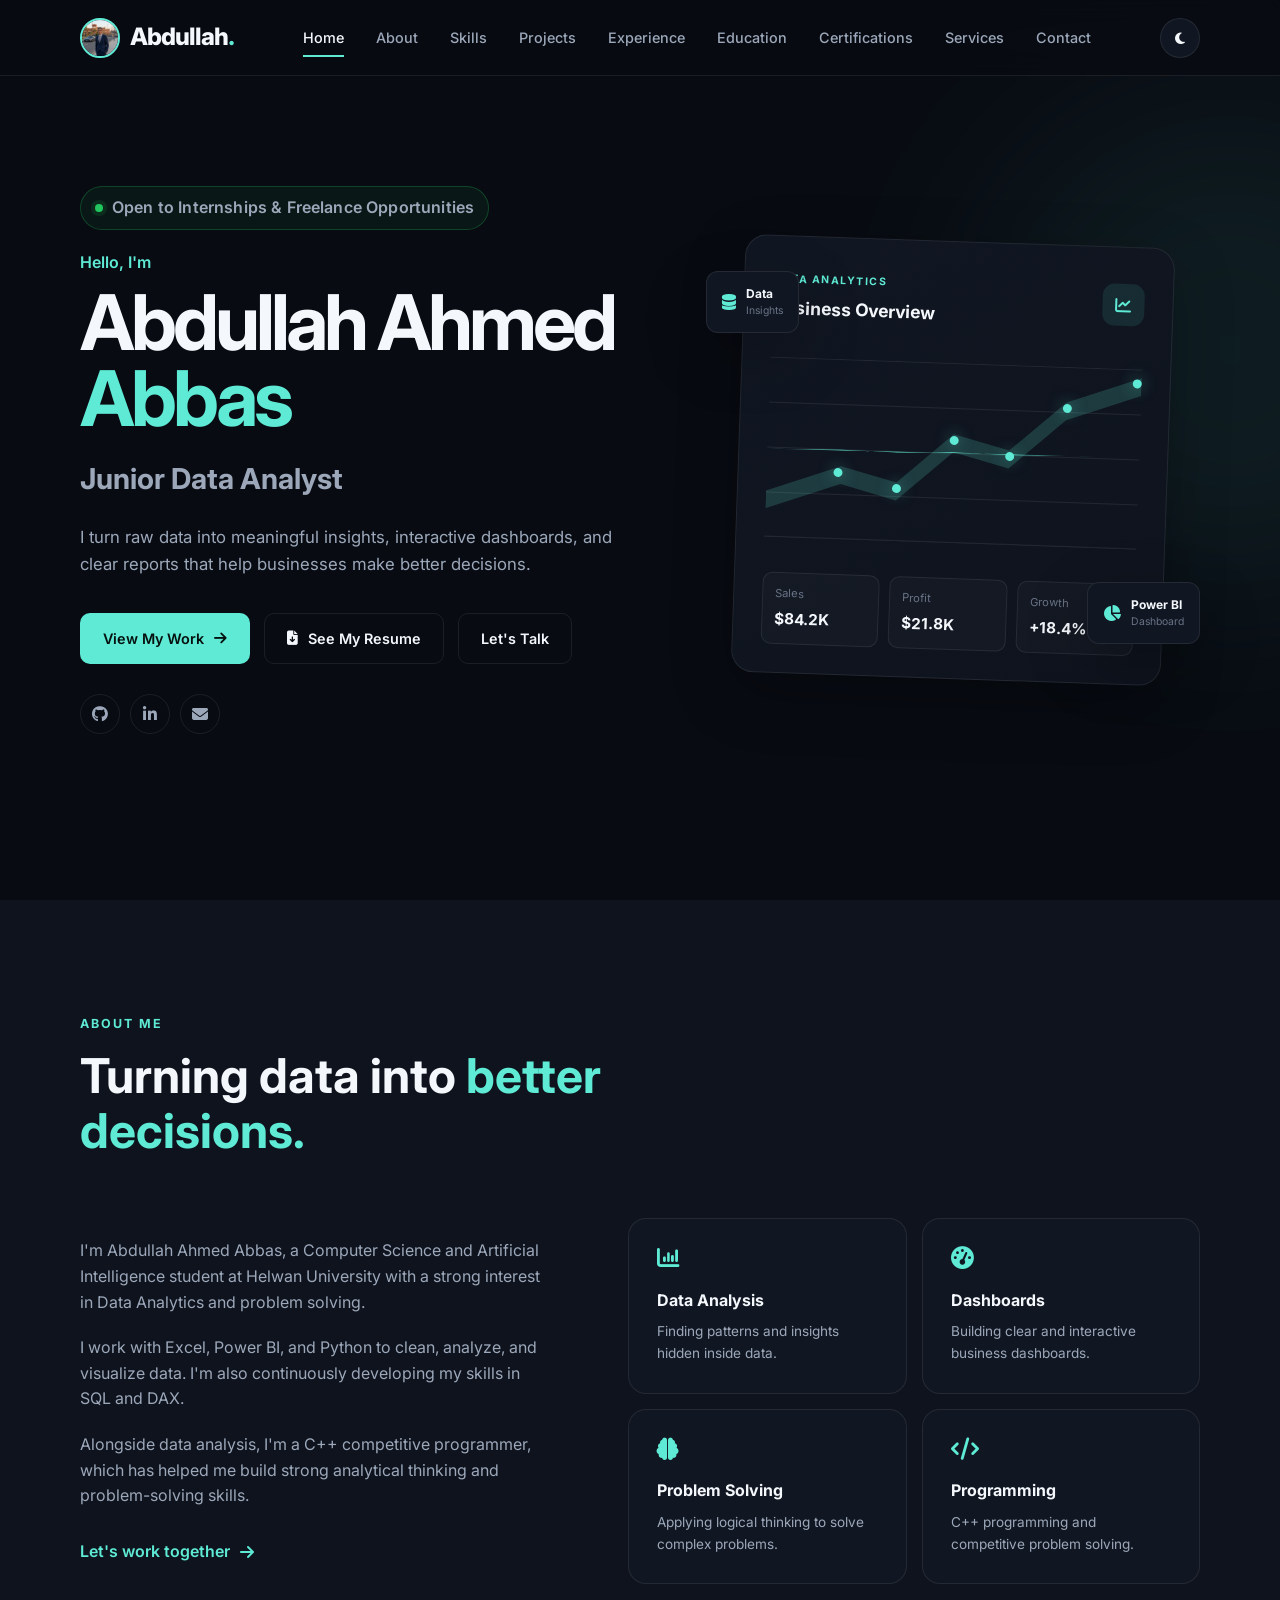
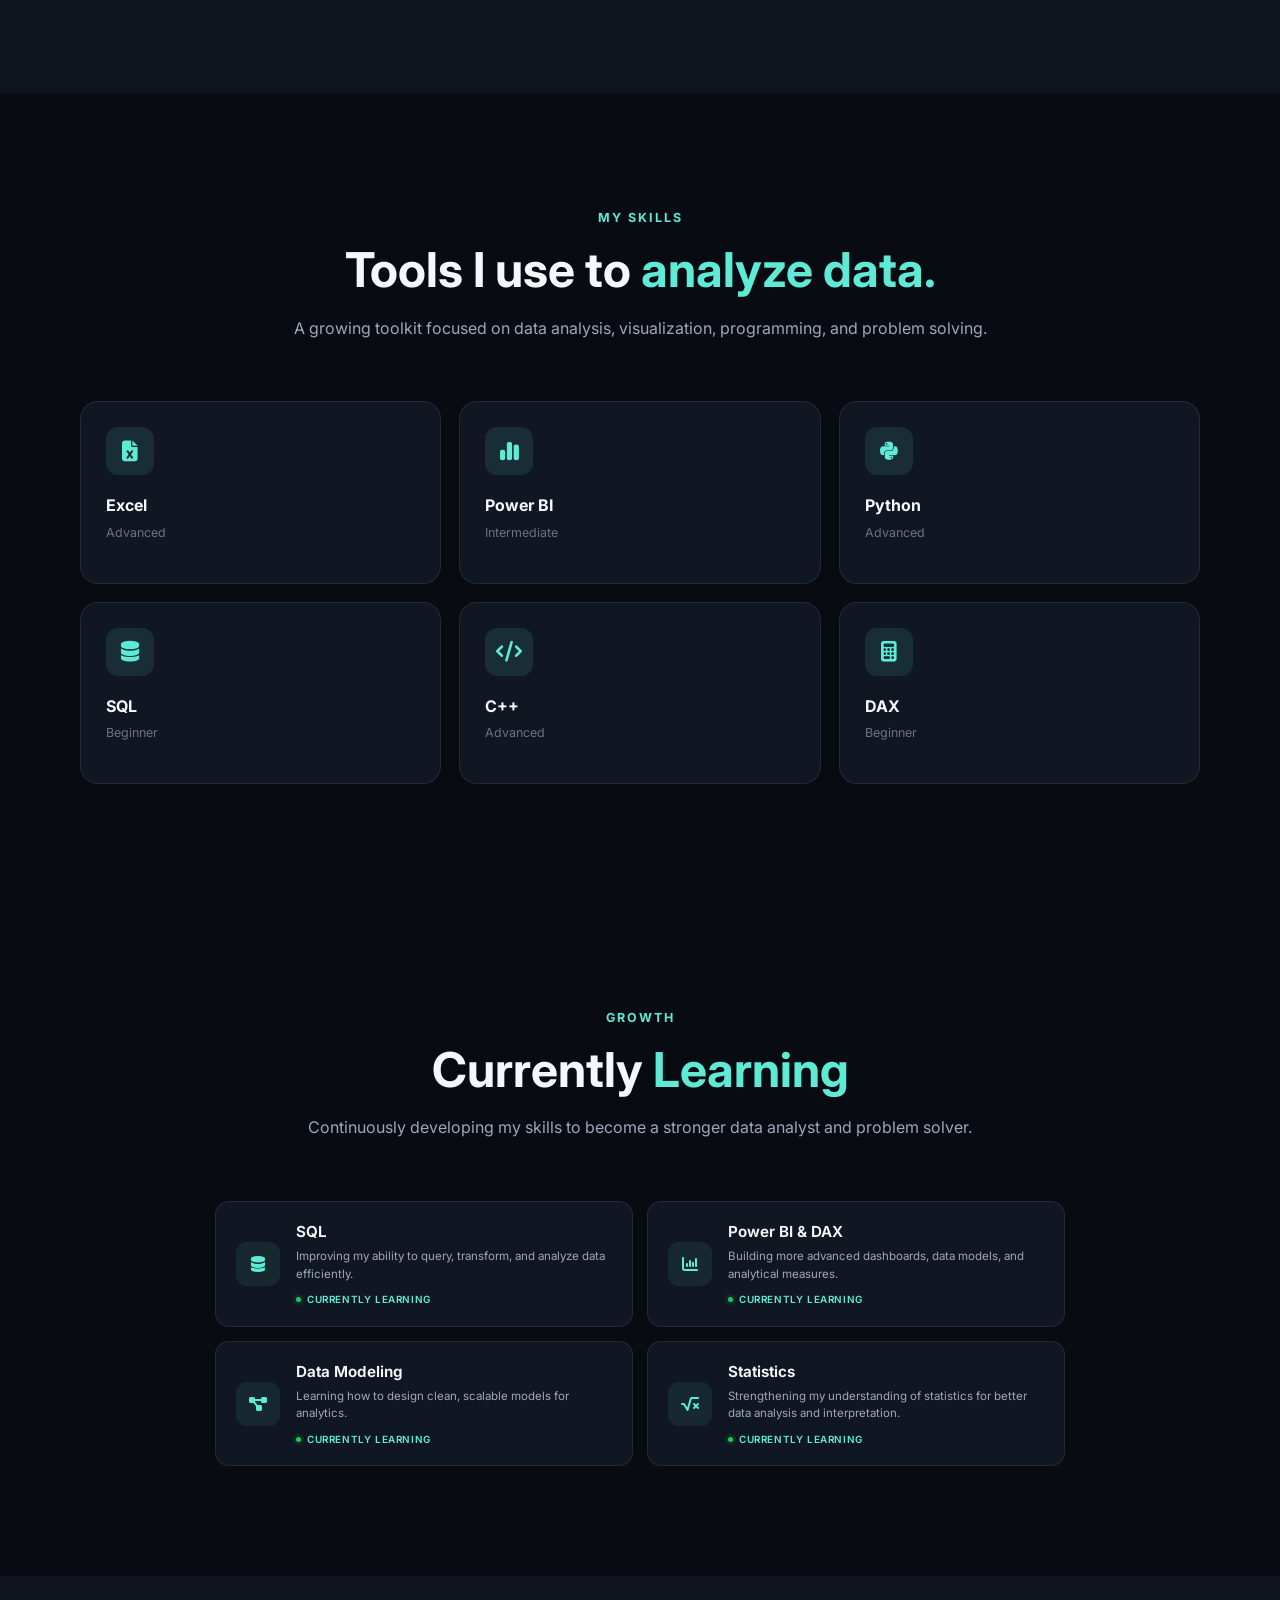
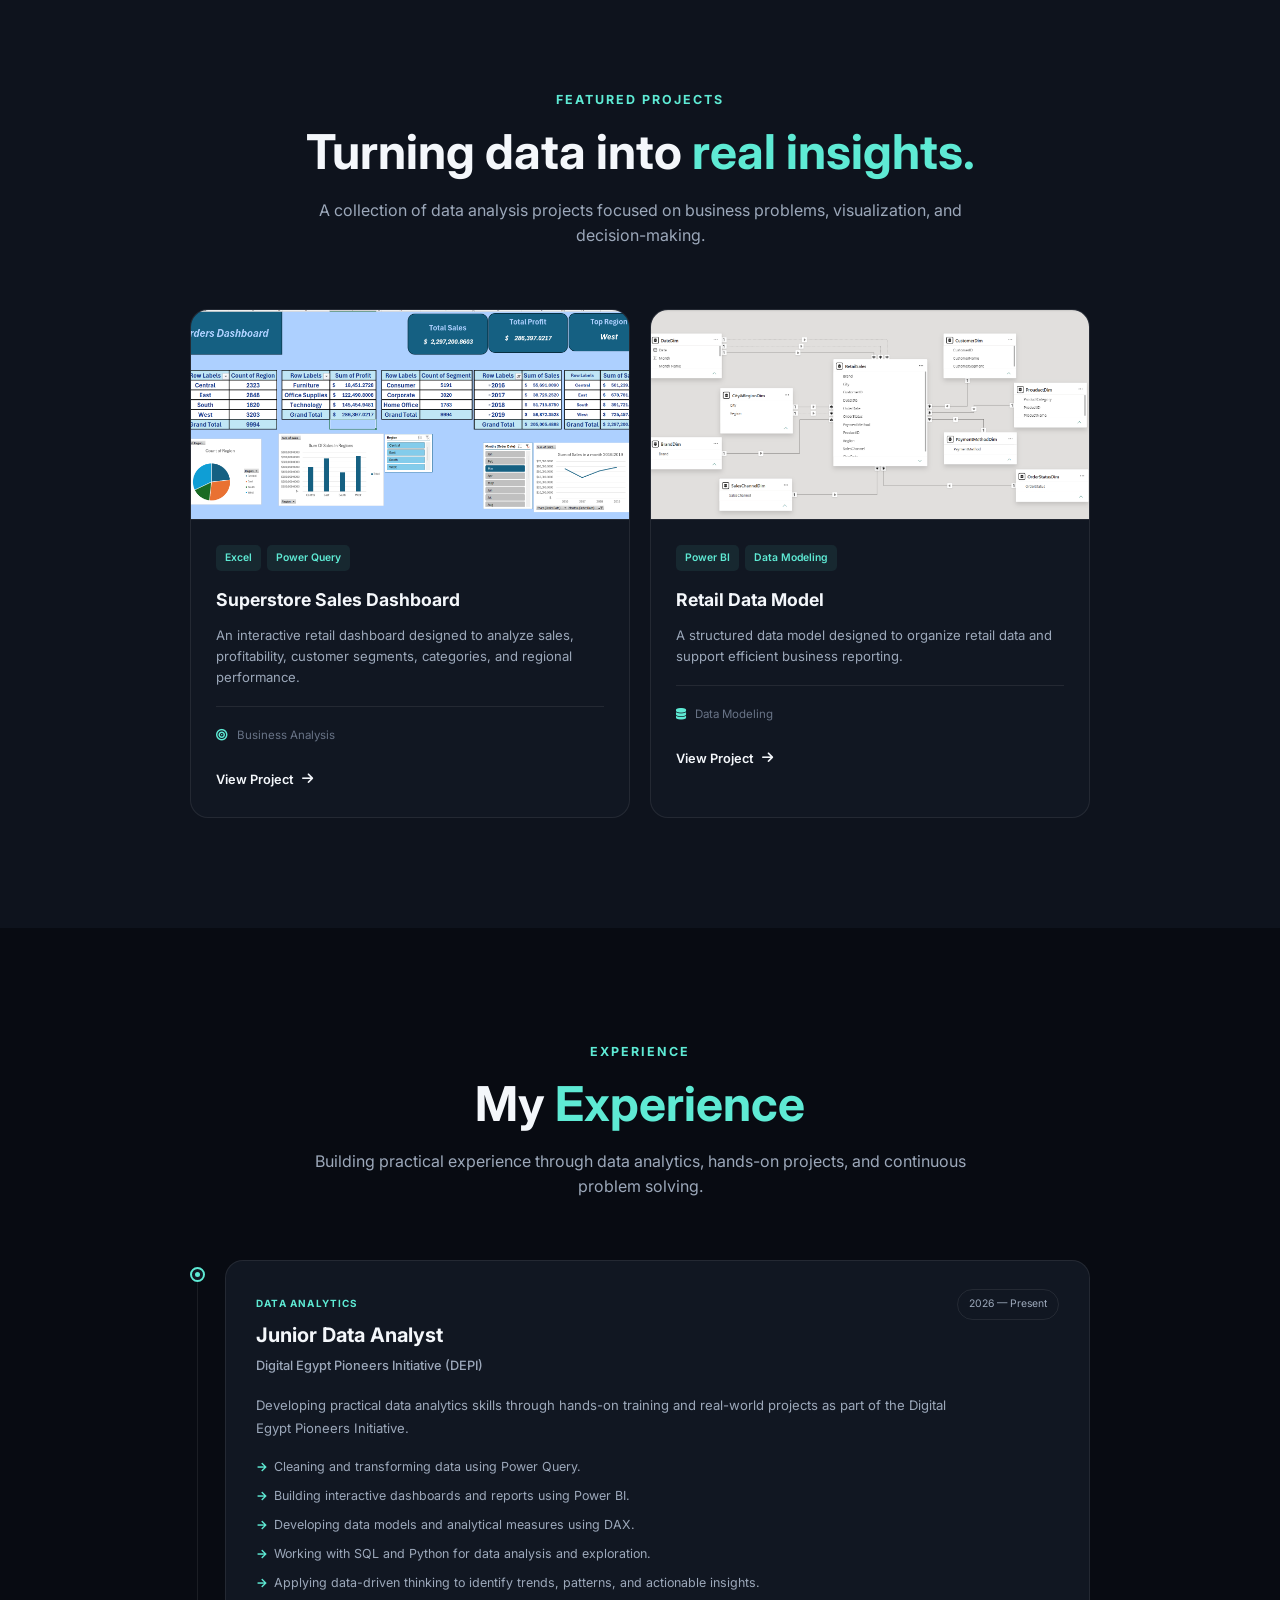
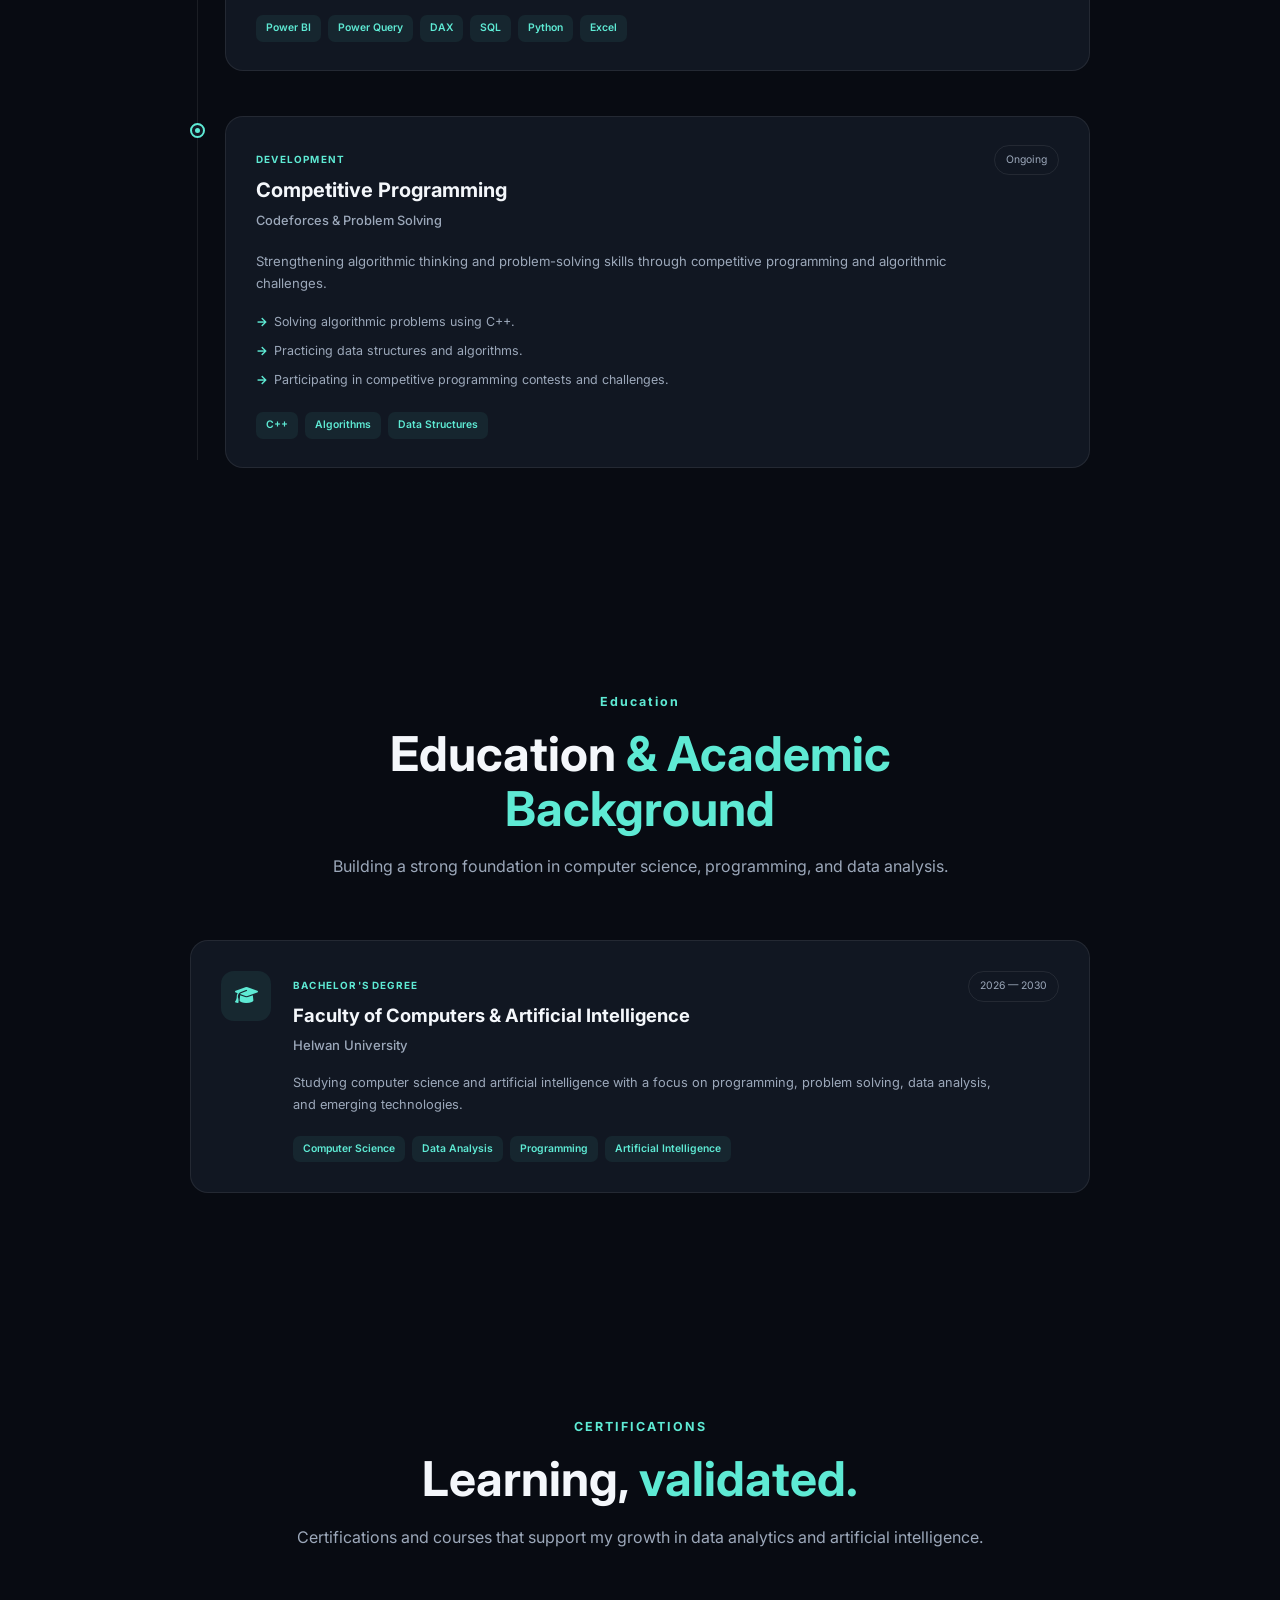
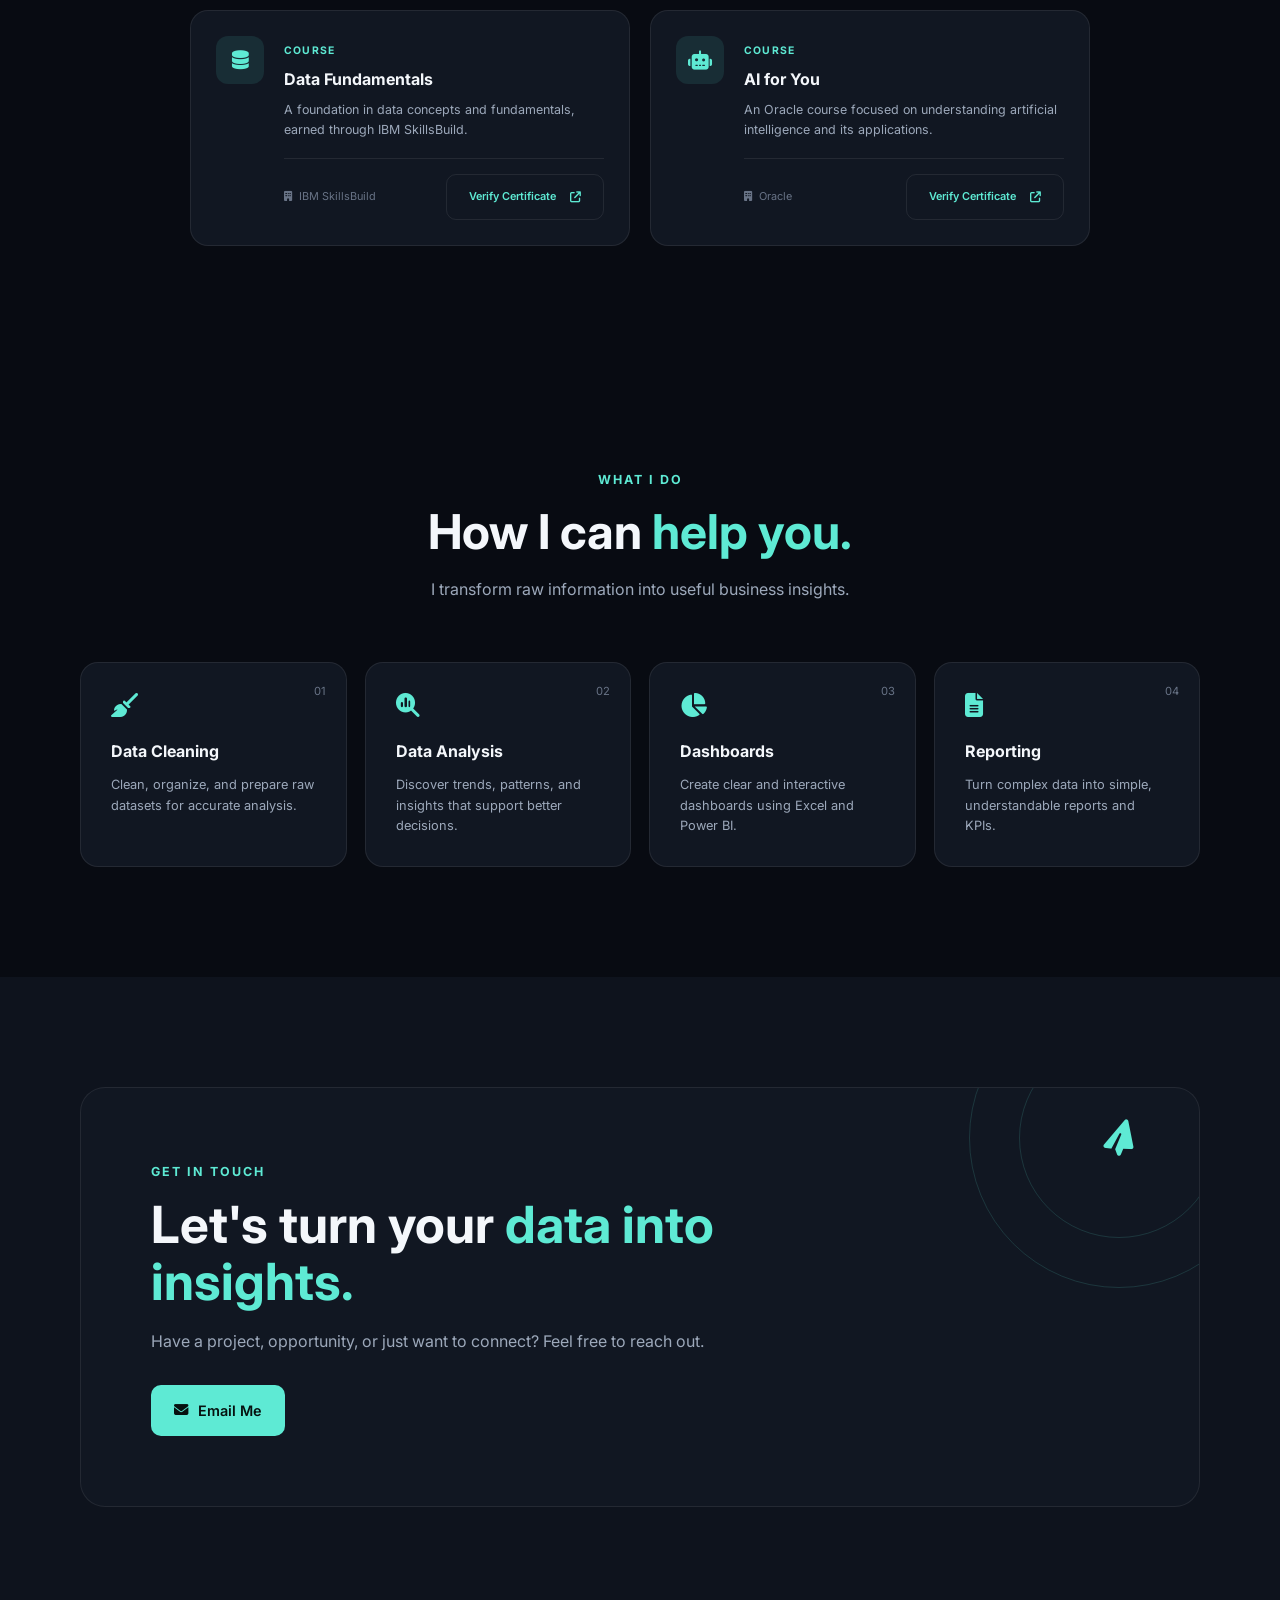
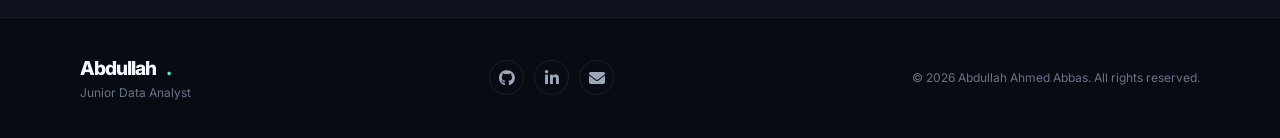
==== commit 83e8d133: "CSS and HTML Updated" ====
--- a/index.html
+++ b/index.html
@@ -1,7 +1,11 @@
 <!doctype html>
 <html lang="en">
   <head>
-    <link rel="icon" type="png" href="src/bc77d6a5-70da-4946-87d7-23442a053304.png">
+    <link
+      rel="icon"
+      type="png"
+      href="src/bc77d6a5-70da-4946-87d7-23442a053304.png"
+    />
     <meta charset="UTF-8" />
     <meta name="viewport" content="width=device-width, initial-scale=1.0" />
 
@@ -33,7 +37,7 @@
 
     <header class="header">
       <nav class="navbar container">
-        <a href="#home" class="logo">
+        <div class="logo">
           <button
             class="profile-trigger"
             id="profileTrigger"
@@ -45,16 +49,16 @@
               class="nav-profile-pic"
             />
           </button>
-          Abdullah<span>.</span>
-        </a>
-
+
+          <a href="#home"> Abdullah<span>.</span> </a>
+        </div>
         <div class="nav-menu" id="navMenu">
           <a href="#home" class="nav-link active">Home</a>
           <a href="#about" class="nav-link">About</a>
           <a href="#skills" class="nav-link">Skills</a>
           <a href="#projects" class="nav-link">Projects</a>
           <a href="#experience" class="nav-link">Experience</a>
-          <a href="#education">Education</a>
+          <a href="#education" class="nav-link">Education</a>
           <a href="#certifications" class="nav-link">Certifications</a>
           <a href="#services" class="nav-link">Services</a>
           <a href="#contact" class="nav-link">Contact</a>
--- a/style.css
+++ b/style.css
@@ -1,5 +1,5 @@
 /* =========================
-   ROOT
+   ROOT & DESIGN TOKENS
 ========================= */
 
 :root {
@@ -14,13 +14,14 @@
 
   --primary: #5eead4;
   --primary-dark: #2dd4bf;
+  --primary-rgb: 94, 234, 212;
+
+  --success: #22c55e;
+  --success-rgb: 34, 197, 94;
 
   --border: rgba(255, 255, 255, 0.08);
-
   --shadow: 0 20px 60px rgba(0, 0, 0, 0.25);
-
   --radius: 18px;
-
   --transition: 0.3s ease;
 }
 
@@ -36,16 +37,19 @@
 
   --primary: #c2410c;
   --primary-dark: #9a3412;
+  --primary-rgb: 194, 65, 12;
 
   --border: rgba(24, 24, 27, 0.1);
-
   --shadow: 0 15px 40px rgba(24, 24, 27, 0.08);
 }
+
 /* =========================
-   RESET
+   RESET & BASE STYLES
 ========================= */
 
-* {
+*,
+*::before,
+*::after {
   margin: 0;
   padding: 0;
   box-sizing: border-box;
@@ -56,15 +60,15 @@
 }
 
 body {
-  font-family: "Inter", sans-serif;
-
+  font-family:
+    "Inter",
+    system-ui,
+    -apple-system,
+    sans-serif;
   background: var(--bg);
   color: var(--text);
-
   line-height: 1.6;
-
   overflow-x: hidden;
-
   transition:
     background var(--transition),
     color var(--transition);
@@ -83,19 +87,19 @@
   list-style: none;
 }
 
+img {
+  max-width: 100%;
+  display: block;
+}
+
 /* =========================
-   CONTAINER
+   LAYOUT CONTAINER
 ========================= */
 
 .container {
   width: min(1120px, 90%);
-
   margin-inline: auto;
 }
-
-/* =========================
-   SECTION
-========================= */
 
 .section {
   padding: 110px 0;
@@ -103,39 +107,31 @@
 
 .section-heading {
   max-width: 700px;
-
   margin-bottom: 60px;
 }
 
 .section-heading.center {
   margin-inline: auto;
-
   text-align: center;
 }
 
 .section-label {
   display: inline-block;
-
   margin-bottom: 14px;
-
-  color: var(--primary);
-
+  color: var(--primary);
   font-size: 0.78rem;
-
   font-weight: 700;
-
   letter-spacing: 2px;
 }
 
 .section-heading h2 {
   font-size: clamp(2rem, 4vw, 3rem);
-
   line-height: 1.15;
-
   margin-bottom: 18px;
 }
 
-.section-heading h2 span {
+.section-heading h2 span,
+.section-heading p {
   color: var(--primary);
 }
 
@@ -144,23 +140,18 @@
 }
 
 /* =========================
-   HEADER
+   HEADER & NAVIGATION
 ========================= */
 
 .header {
   position: fixed;
-
-  top: 0;
-  left: 0;
-
+  inset-block-start: 0;
+  inset-inline-start: 0;
   width: 100%;
-
   z-index: 1000;
-
   background: rgba(8, 11, 18, 0.75);
-
   backdrop-filter: blur(16px);
-
+  -webkit-backdrop-filter: blur(16px);
   border-bottom: 1px solid var(--border);
 }
 
@@ -170,19 +161,17 @@
 
 .navbar {
   height: 75px;
-
-  display: flex;
-
+  display: flex;
   align-items: center;
-
   justify-content: space-between;
 }
 
 .logo {
+  display: flex;
+  align-items: center;
+  gap: 10px;
   font-size: 1.5rem;
-
   font-weight: 800;
-
   letter-spacing: -1px;
 }
 
@@ -192,19 +181,14 @@
 
 .nav-menu {
   display: flex;
-
   gap: 32px;
 }
 
 .nav-link {
   position: relative;
-
   color: var(--text-secondary);
-
   font-size: 0.9rem;
-
   font-weight: 500;
-
   transition: var(--transition);
 }
 
@@ -215,17 +199,12 @@
 
 .nav-link::after {
   content: "";
-
   position: absolute;
-
-  left: 0;
+  inset-inline-start: 0;
   bottom: -8px;
-
   width: 0;
   height: 2px;
-
   background: var(--primary);
-
   transition: var(--transition);
 }
 
@@ -236,9 +215,7 @@
 
 .nav-actions {
   display: flex;
-
   align-items: center;
-
   gap: 10px;
 }
 
@@ -246,26 +223,18 @@
 .menu-toggle {
   width: 40px;
   height: 40px;
-
   border: 1px solid var(--border);
-
   border-radius: 50%;
-
   background: var(--card);
-
   color: var(--text);
-
   cursor: pointer;
-
   transition: var(--transition);
 }
 
 .theme-toggle:hover,
 .menu-toggle:hover {
   border-color: var(--primary);
-
-  color: var(--primary);
-
+  color: var(--primary);
   transform: translateY(-2px);
 }
 
@@ -274,237 +243,20 @@
 }
 
 /* =========================
-   HERO
-========================= */
-
-.hero {
-  min-height: 100vh;
-
-  display: flex;
-
-  align-items: center;
-
-  padding-top: 130px;
-
-  position: relative;
-}
-
-.hero::before {
-  content: "";
-
-  position: absolute;
-
-  width: 500px;
-  height: 500px;
-
-  top: 100px;
-  right: -200px;
-
-  background: var(--primary);
-
-  opacity: 0.08;
-
-  filter: blur(100px);
-
-  border-radius: 50%;
-
-  pointer-events: none;
-}
-
-.hero-content {
-  display: grid;
-
-  grid-template-columns: 1.05fr 0.95fr;
-
-  align-items: center;
-
-  gap: 80px;
-}
-
-.hero-greeting {
-  color: var(--primary);
-
-  font-weight: 600;
-
-  margin-bottom: 10px;
-}
-
-.hero h1 {
-  font-size: clamp(3rem, 6vw, 5.3rem);
-
-  line-height: 0.98;
-
-  letter-spacing: -4px;
-
-  margin-bottom: 20px;
-}
-
-.hero h1 span {
-  display: block;
-
-  color: var(--primary);
-}
-
-.hero h2 {
-  font-size: clamp(1.3rem, 3vw, 1.8rem);
-
-  color: var(--text-secondary);
-
-  margin-bottom: 22px;
-}
-
-.hero-description {
-  max-width: 580px;
-
-  color: var(--text-secondary);
-
-  font-size: 1.05rem;
-
-  margin-bottom: 35px;
-}
-
-.hero-buttons {
-  display: flex;
-
-  gap: 14px;
-
-  flex-wrap: wrap;
-
-  margin-bottom: 30px;
-}
-
-/* =========================
-   BUTTONS
-========================= */
-
-.btn {
-  display: inline-flex;
-
-  align-items: center;
-
-  justify-content: center;
-
-  gap: 10px;
-
-  padding: 13px 22px;
-
-  border-radius: 10px;
-
-  font-size: 0.9rem;
-
-  font-weight: 600;
-
-  border: 1px solid transparent;
-
-  transition: var(--transition);
-}
-
-.btn-primary {
-  background: var(--primary);
-
-  color: #06110f;
-}
-
-.btn-primary:hover {
-  background: var(--primary-dark);
-
-  transform: translateY(-3px);
-
-  box-shadow: 0 12px 30px rgba(45, 212, 191, 0.2);
-}
-
-.btn-outline {
-  border-color: var(--border);
-
-  background: transparent;
-
-  color: var(--text);
-}
-
-.btn-outline:hover {
-  border-color: var(--primary);
-
-  color: var(--primary);
-
-  transform: translateY(-3px);
-}
-
-/* =========================
-   SOCIAL
-========================= */
-
-.social-links {
-  display: flex;
-
-  gap: 10px;
-}
-
-.social-links a {
-  width: 40px;
-  height: 40px;
-
-  display: grid;
-  place-items: center;
-
-  border: 1px solid var(--border);
-
-  border-radius: 50%;
-
-  color: var(--text-secondary);
-
-  transition: var(--transition);
-}
-
-.social-links a:hover {
-  color: var(--primary);
-
-  border-color: var(--primary);
-
-  transform: translateY(-3px);
-}
-
-.nav-profile-pic {
-  width: 38px;
-  height: 38px;
-
-  border-radius: 50%;
-
-  object-fit: cover;
-
-  display: block;
-
-  border: 2px solid var(--primary);
-
-  flex-shrink: 0;
-}
-
-.logo {
-  display: flex;
-  align-items: center;
-  gap: 10px;
-}
-/* =========================
-   PROFILE NAV BUTTON
+   PROFILE TRIGGER & MODAL
 ========================= */
 
 .profile-trigger {
   width: 40px;
   height: 40px;
-
   padding: 0;
-
   border: none;
-
   background: transparent;
-
   border-radius: 50%;
-
   cursor: pointer;
-
   display: flex;
   align-items: center;
   justify-content: center;
-
   transition: transform 0.3s ease;
 }
 
@@ -515,15 +267,10 @@
 .nav-profile-pic {
   width: 40px;
   height: 40px;
-
   border-radius: 50%;
-
   object-fit: cover;
-
-  display: block;
-
   border: 2px solid var(--primary);
-
+  flex-shrink: 0;
   transition:
     border-color 0.3s ease,
     box-shadow 0.3s ease;
@@ -531,33 +278,19 @@
 
 .profile-trigger:hover .nav-profile-pic {
   border-color: var(--primary);
-
-  box-shadow: 0 0 0 4px rgba(194, 65, 12, 0.12);
-}
-
-/* =========================
-   PROFILE MODAL
-========================= */
+  box-shadow: 0 0 0 4px rgba(var(--primary-rgb), 0.12);
+}
 
 .profile-modal {
   position: fixed;
-
   inset: 0;
-
   z-index: 3000;
-
-  display: flex;
-
+  display: flex;
   align-items: center;
-
   justify-content: center;
-
   padding: 25px;
-
   opacity: 0;
-
   visibility: hidden;
-
   transition:
     opacity 0.35s ease,
     visibility 0.35s ease;
@@ -565,55 +298,30 @@
 
 .profile-modal.active {
   opacity: 1;
-
   visibility: visible;
 }
-
-/* =========================
-   MODAL BACKGROUND
-========================= */
 
 .profile-modal-overlay {
   position: absolute;
-
   inset: 0;
-
   background: rgba(0, 0, 0, 0.72);
-
   backdrop-filter: blur(12px);
-
   -webkit-backdrop-filter: blur(12px);
 }
-
-/* =========================
-   MODAL CARD
-========================= */
 
 .profile-modal-content {
   position: relative;
-
   z-index: 2;
-
   width: min(760px, 100%);
-
-  display: flex;
-
+  display: flex;
   align-items: center;
-
   gap: 45px;
-
   padding: 45px;
-
   background: var(--card);
-
   border: 1px solid var(--border);
-
   border-radius: 28px;
-
   box-shadow: 0 30px 80px rgba(0, 0, 0, 0.35);
-
   transform: translateY(25px) scale(0.95);
-
   transition: transform 0.35s ease;
 }
 
@@ -621,84 +329,48 @@
   transform: translateY(0) scale(1);
 }
 
-/* =========================
-   CLOSE BUTTON
-========================= */
-
 .profile-modal-close {
   position: absolute;
-
   top: 18px;
-
   right: 18px;
-
   width: 40px;
   height: 40px;
-
   display: grid;
-
   place-items: center;
-
   border: 1px solid var(--border);
-
   border-radius: 50%;
-
   background: var(--card);
-
   color: var(--text);
-
   cursor: pointer;
-
   font-size: 1rem;
-
   transition: 0.3s ease;
 }
 
 .profile-modal-close:hover {
   color: var(--primary);
-
   border-color: var(--primary);
-
   transform: rotate(90deg);
 }
-
-/* =========================
-   PROFILE IMAGE
-========================= */
 
 .profile-modal-image {
   width: 280px;
   height: 280px;
-
   flex-shrink: 0;
-
   border-radius: 50%;
-
   padding: 5px;
-
   background: var(--primary);
-
   box-shadow:
-    0 0 0 10px rgba(194, 65, 12, 0.08),
+    0 0 0 10px rgba(var(--primary-rgb), 0.08),
     0 20px 50px rgba(0, 0, 0, 0.25);
 }
 
 .profile-modal-image img {
   width: 100%;
   height: 100%;
-
   border-radius: 50%;
-
   object-fit: cover;
-
-  display: block;
-
   border: 4px solid var(--card);
 }
-
-/* =========================
-   PROFILE INFO
-========================= */
 
 .profile-modal-info {
   flex: 1;
@@ -706,23 +378,16 @@
 
 .profile-modal-label {
   display: inline-block;
-
   margin-bottom: 10px;
-
-  color: var(--primary);
-
+  color: var(--primary);
   font-size: 0.7rem;
-
   font-weight: 700;
-
   letter-spacing: 0.12em;
 }
 
 .profile-modal-info h2 {
   margin-bottom: 12px;
-
   font-size: clamp(2rem, 5vw, 3rem);
-
   line-height: 1;
 }
 
@@ -732,124 +397,50 @@
 
 .profile-modal-info p {
   max-width: 400px;
-
   margin-bottom: 25px;
-
   color: var(--text-secondary);
-
   line-height: 1.7;
-
   font-size: 0.9rem;
 }
 
-/* =========================
-   MODAL ACTIONS
-========================= */
-
 .profile-modal-actions {
   display: flex;
-
   gap: 10px;
-
   flex-wrap: wrap;
 }
-
-/* =========================
-   MOBILE
-========================= */
-
-@media (max-width: 700px) {
-  .profile-modal {
-    padding: 15px;
-  }
-
-  .profile-modal-content {
-    flex-direction: column;
-
-    text-align: center;
-
-    gap: 25px;
-
-    padding: 40px 25px 30px;
-
-    border-radius: 24px;
-  }
-
-  .profile-modal-image {
-    width: 210px;
-    height: 210px;
-  }
-
-  .profile-modal-info p {
-    margin-left: auto;
-    margin-right: auto;
-  }
-
-  .profile-modal-actions {
-    justify-content: center;
-  }
-
-  .profile-modal-actions .btn {
-    width: 100%;
-  }
-}
-
-/* =========================
-   PROFILE CONTACT INFO
-========================= */
 
 .profile-contact {
   display: flex;
   flex-direction: column;
   gap: 13px;
-  margin-top: 24px;
-  margin-bottom: 28px;
-}
-
-/* Contact Item */
+  margin-block: 24px 28px;
+}
 
 .contact-item {
   display: flex;
   align-items: center;
   gap: 12px;
-
   color: var(--text-secondary);
-
   font-size: 0.82rem;
-
   line-height: 1.4;
-
   transition:
     transform 0.25s ease,
     color 0.25s ease;
 }
 
-/* Icons */
-
 .contact-item > i {
   width: 22px;
-
   display: flex;
   justify-content: center;
-
-  color: var(--primary);
-
+  color: var(--primary);
   font-size: 0.95rem;
-
   flex-shrink: 0;
 }
-
-/* Links */
 
 .contact-item a {
   color: var(--text-secondary);
-
-  text-decoration: none;
-
   transition: color 0.25s ease;
 }
-
-/* Hover */
 
 .contact-item:hover {
   transform: translateX(4px);
@@ -864,157 +455,145 @@
   color: var(--primary);
 }
 
-/* =========================
-   PROFILE CONTACT - MOBILE
-========================= */
-
-@media (max-width: 750px) {
-  .profile-contact {
-    align-items: flex-start;
-    width: fit-content;
-    margin-left: auto;
-    margin-right: auto;
-  }
-
-  .contact-item {
-    width: 100%;
-    text-align: left;
-  }
-}
-
-/* =========================
-   AVAILABILITY BADGE
-========================= */
-
+/* Availability Badge */
 .availability-badge {
   display: inline-flex;
-
   align-items: center;
-
   gap: 9px;
-
   width: fit-content;
-
   padding: 8px 14px;
-
   margin-bottom: 20px;
-
-  border: 1px solid rgba(34, 197, 94, 0.25);
-
+  border: 1px solid rgba(var(--success-rgb), 0.25);
   border-radius: 999px;
-
-  background: rgba(34, 197, 94, 0.07);
-
+  background: rgba(var(--success-rgb), 0.07);
   color: var(--text-secondary);
-
   font-size: 1rem;
-
   font-weight: 600;
-
   letter-spacing: 0.01em;
-
   transition:
     transform 0.25s ease,
     border-color 0.25s ease,
     background 0.25s ease;
 }
 
-/* Green Dot */
-
 .availability-dot {
   width: 8px;
   height: 8px;
-
   flex-shrink: 0;
-
   border-radius: 50%;
-
-  background: #22c55e;
-
-  box-shadow: 0 0 0 4px rgba(34, 197, 94, 0.12);
-
+  background: var(--success);
+  box-shadow: 0 0 0 4px rgba(var(--success-rgb), 0.12);
   animation: availabilityPulse 2s infinite;
 }
-
-/* Hover */
 
 .availability-badge:hover {
   transform: translateY(-2px);
-
-  border-color: rgba(34, 197, 94, 0.4);
-
-  background: rgba(34, 197, 94, 0.1);
-}
-
-/* Pulse Animation */
+  border-color: rgba(var(--success-rgb), 0.4);
+  background: rgba(var(--success-rgb), 0.1);
+}
 
 @keyframes availabilityPulse {
   0% {
-    box-shadow: 0 0 0 0 rgba(34, 197, 94, 0.35);
-  }
-
+    box-shadow: 0 0 0 0 rgba(var(--success-rgb), 0.35);
+  }
   70% {
-    box-shadow: 0 0 0 6px rgba(34, 197, 94, 0);
-  }
-
+    box-shadow: 0 0 0 6px rgba(var(--success-rgb), 0);
+  }
   100% {
-    box-shadow: 0 0 0 0 rgba(34, 197, 94, 0);
+    box-shadow: 0 0 0 0 rgba(var(--success-rgb), 0);
   }
 }
 
 /* =========================
-   MOBILE
+   HERO SECTION
 ========================= */
 
-@media (max-width: 600px) {
-  .availability-badge {
-    font-size: 0.68rem;
-
-    padding: 7px 11px;
-
-    gap: 8px;
-  }
-
-  .availability-dot {
-    width: 7px;
-    height: 7px;
-  }
-}
-/* =========================
-   HERO DASHBOARD
-========================= */
-
+.hero {
+  min-height: 100vh;
+  display: flex;
+  align-items: center;
+  padding-top: 130px;
+  position: relative;
+}
+
+.hero::before {
+  content: "";
+  position: absolute;
+  width: 500px;
+  height: 500px;
+  top: 100px;
+  right: -200px;
+  background: var(--primary);
+  opacity: 0.08;
+  filter: blur(100px);
+  border-radius: 50%;
+  pointer-events: none;
+}
+
+.hero-content {
+  display: grid;
+  grid-template-columns: 1.05fr 0.95fr;
+  align-items: center;
+  gap: 80px;
+}
+
+.hero-greeting {
+  color: var(--primary);
+  font-weight: 600;
+  margin-bottom: 10px;
+}
+
+.hero h1 {
+  font-size: clamp(3rem, 6vw, 5.3rem);
+  line-height: 0.98;
+  letter-spacing: -4px;
+  margin-bottom: 20px;
+}
+
+.hero h1 span {
+  display: block;
+  color: var(--primary);
+}
+
+.hero h2 {
+  font-size: clamp(1.3rem, 3vw, 1.8rem);
+  color: var(--text-secondary);
+  margin-bottom: 22px;
+}
+
+.hero-description {
+  max-width: 580px;
+  color: var(--text-secondary);
+  font-size: 1.05rem;
+  margin-bottom: 35px;
+}
+
+.hero-buttons {
+  display: flex;
+  gap: 14px;
+  flex-wrap: wrap;
+  margin-bottom: 30px;
+}
+
+/* Visual Dashboard */
 .hero-visual {
   position: relative;
-
   min-height: 430px;
-
-  display: flex;
-
+  display: flex;
   align-items: center;
-
   justify-content: center;
 }
 
 .dashboard-card {
   width: min(430px, 100%);
-
   padding: 28px;
-
   border: 1px solid var(--border);
-
   background: linear-gradient(145deg, var(--card), var(--bg-secondary));
-
   border-radius: 22px;
-
   box-shadow: var(--shadow);
-
   position: relative;
-
   z-index: 2;
-
   transform: rotate(2deg);
-
   transition: var(--transition);
 }
 
@@ -1024,62 +603,45 @@
 
 .card-top {
   display: flex;
-
   justify-content: space-between;
-
   align-items: center;
 }
 
 .small-label {
   font-size: 0.65rem;
-
-  color: var(--primary);
-
+  color: var(--primary);
   letter-spacing: 1.5px;
-
   font-weight: 700;
 }
 
 .card-top h3 {
   font-size: 1.1rem;
-
   margin-top: 4px;
 }
 
 .card-icon {
   width: 42px;
   height: 42px;
-
   display: grid;
   place-items: center;
-
   border-radius: 12px;
-
-  background: rgba(94, 234, 212, 0.1);
-
+  background: rgba(var(--primary-rgb), 0.1);
   color: var(--primary);
 }
 
 .chart {
   height: 180px;
-
   margin: 35px 0;
-
   position: relative;
-
   border-bottom: 1px solid var(--border);
-
   background-image: linear-gradient(var(--border) 1px, transparent 1px);
-
   background-size: 100% 45px;
 }
 
 .chart-line {
   position: absolute;
-
   width: 100%;
   height: 100%;
-
   clip-path: polygon(
     0 75%,
     20% 60%,
@@ -1096,22 +658,16 @@
     20% 70%,
     0 85%
   );
-
-  background: rgba(94, 234, 212, 0.18);
+  background: rgba(var(--primary-rgb), 0.18);
 }
 
 .chart::after {
   content: "";
-
   position: absolute;
-
   width: 100%;
   height: 3px;
-
   top: 50%;
-
   background: var(--primary);
-
   clip-path: polygon(
     0 100%,
     20% 50%,
@@ -1125,16 +681,11 @@
 
 .chart-point {
   position: absolute;
-
   width: 9px;
   height: 9px;
-
   background: var(--primary);
-
   border-radius: 50%;
-
-  box-shadow: 0 0 15px rgba(94, 234, 212, 0.5);
-
+  box-shadow: 0 0 15px rgba(var(--primary-rgb), 0.5);
   z-index: 3;
 }
 
@@ -1165,29 +716,21 @@
 
 .stats {
   display: grid;
-
   grid-template-columns: repeat(3, 1fr);
-
   gap: 10px;
 }
 
 .stat {
   padding: 12px;
-
   border-radius: 10px;
-
   background: rgba(255, 255, 255, 0.025);
-
   border: 1px solid var(--border);
 }
 
 .stat span {
   display: block;
-
   color: var(--text-muted);
-
   font-size: 0.7rem;
-
   margin-bottom: 3px;
 }
 
@@ -1197,25 +740,15 @@
 
 .floating-card {
   position: absolute;
-
   z-index: 4;
-
-  display: flex;
-
+  display: flex;
   align-items: center;
-
   gap: 10px;
-
   padding: 12px 15px;
-
   border: 1px solid var(--border);
-
   background: var(--card);
-
   border-radius: 12px;
-
   box-shadow: var(--shadow);
-
   animation: floating 4s ease-in-out infinite;
 }
 
@@ -1234,21 +767,16 @@
 
 .floating-card span {
   color: var(--text-muted);
-
   font-size: 0.65rem;
 }
 
 .floating-card-one {
   top: 30px;
-
   left: 0;
 }
-
 .floating-card-two {
   right: 0;
-
   bottom: 35px;
-
   animation-delay: -2s;
 }
 
@@ -1257,14 +785,75 @@
   100% {
     transform: translateY(0);
   }
-
   50% {
     transform: translateY(-10px);
   }
 }
 
 /* =========================
-   ABOUT
+   BUTTONS & SOCIALS
+========================= */
+
+.btn {
+  display: inline-flex;
+  align-items: center;
+  justify-content: center;
+  gap: 10px;
+  padding: 13px 22px;
+  border-radius: 10px;
+  font-size: 0.9rem;
+  font-weight: 600;
+  border: 1px solid transparent;
+  transition: var(--transition);
+}
+
+.btn-primary {
+  background: var(--primary);
+  color: #06110f;
+}
+
+.btn-primary:hover {
+  background: var(--primary-dark);
+  transform: translateY(-3px);
+  box-shadow: 0 12px 30px rgba(var(--primary-rgb), 0.2);
+}
+
+.btn-outline {
+  border-color: var(--border);
+  background: transparent;
+  color: var(--text);
+}
+
+.btn-outline:hover {
+  border-color: var(--primary);
+  color: var(--primary);
+  transform: translateY(-3px);
+}
+
+.social-links {
+  display: flex;
+  gap: 10px;
+}
+
+.social-links a {
+  width: 40px;
+  height: 40px;
+  display: grid;
+  place-items: center;
+  border: 1px solid var(--border);
+  border-radius: 50%;
+  color: var(--text-secondary);
+  transition: var(--transition);
+}
+
+.social-links a:hover {
+  color: var(--primary);
+  border-color: var(--primary);
+  transform: translateY(-3px);
+}
+
+/* =========================
+   ABOUT SECTION
 ========================= */
 
 .about {
@@ -1273,35 +862,24 @@
 
 .about-grid {
   display: grid;
-
   grid-template-columns: 0.9fr 1.1fr;
-
   gap: 80px;
-
   align-items: center;
 }
 
 .about-text p {
   color: var(--text-secondary);
-
   margin-bottom: 20px;
-
   font-size: 1rem;
 }
 
 .text-link {
   display: inline-flex;
-
   align-items: center;
-
   gap: 10px;
-
-  color: var(--primary);
-
+  color: var(--primary);
   font-weight: 600;
-
   margin-top: 10px;
-
   transition: var(--transition);
 }
 
@@ -1311,129 +889,96 @@
 
 .about-cards {
   display: grid;
-
   grid-template-columns: repeat(2, 1fr);
-
   gap: 15px;
 }
 
 .about-card {
   padding: 28px;
-
   border: 1px solid var(--border);
-
   border-radius: var(--radius);
-
   background: var(--card);
-
   transition: var(--transition);
 }
 
 .about-card:hover {
   transform: translateY(-5px);
-
-  border-color: rgba(94, 234, 212, 0.3);
+  border-color: rgba(var(--primary-rgb), 0.3);
 }
 
 .about-card i {
   font-size: 1.4rem;
-
-  color: var(--primary);
-
+  color: var(--primary);
   margin-bottom: 18px;
 }
 
 .about-card h3 {
   font-size: 1rem;
-
   margin-bottom: 8px;
 }
 
 .about-card p {
   color: var(--text-secondary);
-
   font-size: 0.85rem;
 }
 
 /* =========================
-   SKILLS
+   SKILLS SECTION
 ========================= */
 
 .skills-grid {
   display: grid;
-
   grid-template-columns: repeat(3, 1fr);
-
   gap: 18px;
 }
 
 .skill-card {
   padding: 25px;
-
   background: var(--card);
-
   border: 1px solid var(--border);
-
   border-radius: var(--radius);
-
   transition: var(--transition);
 }
 
 .skill-card:hover {
   transform: translateY(-6px);
-
-  border-color: rgba(94, 234, 212, 0.3);
+  border-color: rgba(var(--primary-rgb), 0.3);
 }
 
 .skill-icon {
   width: 48px;
   height: 48px;
-
   display: grid;
   place-items: center;
-
   border-radius: 12px;
-
-  background: rgba(94, 234, 212, 0.1);
-
-  color: var(--primary);
-
+  background: rgba(var(--primary-rgb), 0.1);
+  color: var(--primary);
   font-size: 1.3rem;
-
   margin-bottom: 18px;
 }
 
 .skill-card h3 {
   font-size: 1rem;
-
   margin-bottom: 4px;
 }
 
 .skill-card p {
   color: var(--text-muted);
-
   font-size: 0.78rem;
-
   margin-bottom: 15px;
 }
 
 .progress {
   height: 5px;
-
   background: var(--border);
-
   border-radius: 10px;
-
   overflow: hidden;
 }
 
 .progress span {
   display: block;
-
   height: 100%;
-
   background: var(--primary);
-
   border-radius: inherit;
 }
 
@@ -1445,597 +990,311 @@
   position: relative;
 }
 
+.learning .section-header {
+  max-width: 650px;
+}
+
 .learning-grid {
   display: grid;
-
   grid-template-columns: repeat(2, minmax(0, 1fr));
-
-  gap: 20px;
-
-  margin-top: 45px;
-}
-
-.learning-card {
-  display: flex;
-
-  gap: 18px;
-
-  padding: 25px;
-
-  background: var(--card);
-
-  border: 1px solid var(--border);
-
-  border-radius: 18px;
-
-  transition:
-    transform 0.3s ease,
-    border-color 0.3s ease,
-    box-shadow 0.3s ease;
-}
-
-.learning-card:hover {
-  transform: translateY(-5px);
-
-  border-color: var(--primary);
-
-  box-shadow: 0 15px 35px rgba(0, 0, 0, 0.08);
-}
-
-/* Icon */
-
-.learning-icon {
-  width: 48px;
-  height: 48px;
-
-  flex-shrink: 0;
-
-  display: grid;
-
-  place-items: center;
-
-  border-radius: 12px;
-
-  background: rgba(194, 65, 12, 0.08);
-
-  color: var(--primary);
-
-  font-size: 1.1rem;
-}
-
-/* Content */
-
-.learning-content {
-  flex: 1;
-}
-
-.learning-content h3 {
-  margin-bottom: 7px;
-
-  font-size: 1rem;
-}
-
-.learning-content p {
-  margin-bottom: 15px;
-
-  color: var(--text-secondary);
-
-  font-size: 0.78rem;
-
-  line-height: 1.6;
-}
-
-/* Progress */
-
-.learning-progress {
-  width: 100%;
-
-  height: 5px;
-
-  margin-bottom: 8px;
-
-  overflow: hidden;
-
-  border-radius: 999px;
-
-  background: var(--border);
-}
-
-.learning-progress span {
-  display: block;
-
-  height: 100%;
-
-  border-radius: inherit;
-
-  background: var(--primary);
-}
-
-.learning-content small {
-  color: var(--text-muted);
-
-  font-size: 0.65rem;
-
-  text-transform: uppercase;
-
-  letter-spacing: 0.08em;
-}
-
-/* Mobile */
-
-@media (max-width: 700px) {
-  .learning-grid {
-    grid-template-columns: 1fr;
-  }
-}
-
-/* =========================
-   CURRENTLY LEARNING
-========================= */
-
-.learning {
-  position: relative;
-}
-
-.learning .section-header {
-  max-width: 650px;
-}
-
-/* Learning List */
-
-.learning-grid {
-  display: grid;
-  grid-template-columns: repeat(2, 1fr);
   gap: 14px;
-
   max-width: 850px;
   margin: 40px auto 0;
 }
 
-/* Learning Item */
-
 .learning-card {
   position: relative;
-
   display: flex;
   align-items: center;
-
   gap: 16px;
-
   padding: 18px 20px;
-
   background: var(--card);
-
   border: 1px solid var(--border);
-
   border-radius: 14px;
-
   transition:
     transform 0.25s ease,
     border-color 0.25s ease,
     background 0.25s ease;
 }
 
-/* Hover */
-
 .learning-card:hover {
   transform: translateY(-3px);
-
   border-color: var(--primary);
-
-  background: var(--card);
-}
-
-/* Icon */
+}
 
 .learning-icon {
   width: 44px;
   height: 44px;
-
   flex-shrink: 0;
-
   display: grid;
   place-items: center;
-
   border-radius: 11px;
-
-  background: rgba(194, 65, 12, 0.08);
-
-  color: var(--primary);
-
+  background: rgba(var(--primary-rgb), 0.08);
+  color: var(--primary);
   font-size: 1rem;
 }
 
-/* Content */
-
 .learning-content {
   display: flex;
   flex-direction: column;
-
   gap: 4px;
-
   min-width: 0;
 }
 
 .learning-content h3 {
   margin: 0;
-
   color: var(--text);
-
   font-size: 0.95rem;
-
   font-weight: 650;
 }
 
 .learning-content p {
   margin: 0;
-
   color: var(--text-secondary);
-
   font-size: 0.72rem;
-
   line-height: 1.5;
 }
-
-/* Status */
 
 .learning-content small {
   display: inline-flex;
-
   align-items: center;
-
   gap: 6px;
-
   margin-top: 5px;
-
   width: fit-content;
-
-  color: var(--primary);
-
+  color: var(--primary);
   font-size: 0.62rem;
-
   font-weight: 600;
-
   letter-spacing: 0.06em;
-
   text-transform: uppercase;
 }
-
-/* Small status dot */
 
 .learning-content small::before {
   content: "";
-
   width: 5px;
   height: 5px;
-
   border-radius: 50%;
-
-  background: #22c55e;
-
-  box-shadow: 0 0 0 3px rgba(34, 197, 94, 0.1);
+  background: var(--success);
+  box-shadow: 0 0 0 3px rgba(var(--success-rgb), 0.1);
 }
 
 /* =========================
-   MOBILE
-========================= */
-
-@media (max-width: 700px) {
-  .learning-grid {
-    grid-template-columns: 1fr;
-
-    margin-top: 30px;
-  }
-
-  .learning-card {
-    padding: 16px;
-  }
-}
-
-/* =========================
-   PROJECTS
+   PROJECTS SECTION
 ========================= */
 
 .projects {
   background: var(--bg-secondary);
 }
 
+.projects-grid {
+  display: grid;
+  grid-template-columns: repeat(2, minmax(0, 1fr));
+  gap: 20px;
+  max-width: 900px;
+  margin: 0 auto;
+}
+
+.project-card {
+  overflow: hidden;
+  border: 1px solid var(--border);
+  border-radius: var(--radius);
+  background: var(--card);
+  transition: var(--transition);
+}
+
+.project-card:hover {
+  transform: translateY(-8px);
+  box-shadow: var(--shadow);
+}
+
 .project-image {
+  height: 210px;
+  display: grid;
+  place-items: center;
+  padding: 0;
   overflow: hidden;
-  padding: 0;
-}
+  border-bottom: 1px solid var(--border);
+}
+
 .project-image img {
   width: 100%;
   height: 100%;
   object-fit: cover;
   transition: transform 0.5s ease;
 }
+
 .project-card:hover .project-image img {
   transform: scale(1.05);
 }
 
+.project-content {
+  padding: 25px;
+}
+
+.project-tags {
+  display: flex;
+  flex-wrap: wrap;
+  gap: 6px;
+  margin-bottom: 15px;
+}
+
+.project-tags span {
+  padding: 5px 9px;
+  border-radius: 5px;
+  background: rgba(var(--primary-rgb), 0.08);
+  color: var(--primary);
+  font-size: 0.65rem;
+  font-weight: 600;
+}
+
+.project-content h3 {
+  font-size: 1.1rem;
+  margin-bottom: 10px;
+}
+
+.project-content > p {
+  color: var(--text-secondary);
+  font-size: 0.82rem;
+  margin-bottom: 18px;
+}
+
+.project-meta {
+  margin-bottom: 20px;
+  padding-top: 14px;
+  border-top: 1px solid var(--border);
+}
+
+.project-meta span {
+  color: var(--text-muted);
+  font-size: 0.72rem;
+}
+
+.project-meta i {
+  color: var(--primary);
+  margin-right: 6px;
+}
+
+.project-details-btn {
+  border: none;
+  background: transparent;
+  cursor: pointer;
+  padding: 0;
+}
+
+.project-link {
+  display: inline-flex;
+  align-items: center;
+  gap: 8px;
+  color: var(--text);
+  font-size: 0.8rem;
+  font-weight: 600;
+  transition: var(--transition);
+}
+
+.project-link:hover {
+  color: var(--primary);
+  gap: 12px;
+}
+
+/* Project Modal */
+.project-modal {
+  position: fixed;
+  inset: 0;
+  display: flex;
+  align-items: center;
+  justify-content: center;
+  padding: 25px;
+  z-index: 2000;
+  opacity: 0;
+  visibility: hidden;
+  transition: var(--transition);
+}
+
+.project-modal.active {
+  opacity: 1;
+  visibility: visible;
+}
+
+.modal-overlay {
+  position: absolute;
+  inset: 0;
+  background: rgba(0, 0, 0, 0.75);
+  backdrop-filter: blur(8px);
+}
+
+.modal-content {
+  position: relative;
+  width: min(850px, 100%);
+  max-height: 90vh;
+  overflow-y: auto;
+  background: var(--card);
+  border: 1px solid var(--border);
+  border-radius: 22px;
+  box-shadow: var(--shadow);
+  transform: translateY(25px) scale(0.97);
+  transition: var(--transition);
+  z-index: 2;
+}
+
+.project-modal.active .modal-content {
+  transform: translateY(0) scale(1);
+}
+
+.modal-close {
+  position: absolute;
+  top: 18px;
+  right: 18px;
+  width: 40px;
+  height: 40px;
+  display: grid;
+  place-items: center;
+  border: 1px solid var(--border);
+  border-radius: 50%;
+  background: var(--card);
+  color: var(--text);
+  cursor: pointer;
+  z-index: 5;
+  transition: var(--transition);
+}
+
+.modal-close:hover {
+  color: var(--primary);
+  border-color: var(--primary);
+  transform: rotate(90deg);
+}
+
 .modal-image {
-  background: transparent;
-}
+  height: 280px;
+  display: grid;
+  place-items: center;
+  background: radial-gradient(
+    circle at center,
+    rgba(var(--primary-rgb), 0.12),
+    transparent 65%
+  );
+  border-bottom: 1px solid var(--border);
+  overflow: hidden;
+}
+
 .modal-image img {
   width: 80%;
   height: 100%;
   object-fit: fill;
 }
 
-.project-card {
-  overflow: hidden;
-
-  border: 1px solid var(--border);
-
-  border-radius: var(--radius);
-
-  background: var(--card);
-
-  transition: var(--transition);
-}
-
-.project-card:hover {
-  transform: translateY(-8px);
-
-  box-shadow: var(--shadow);
-}
-
-.project-image {
-  height: 210px;
-
-  display: grid;
-
-  place-items: center;
-
-  padding: 25px;
-
-  overflow: hidden;
-
-  border-bottom: 1px solid var(--border);
-}
-
-.project-one {
-  background: radial-gradient(
-    circle at top right,
-    rgba(94, 234, 212, 0.12),
-    transparent 50%
-  );
-}
-
-.project-two {
-  background: radial-gradient(
-    circle at bottom left,
-    rgba(94, 234, 212, 0.1),
-    transparent 55%
-  );
-}
-
-.project-three {
-  background: radial-gradient(
-    circle at center,
-    rgba(94, 234, 212, 0.08),
-    transparent 60%
-  );
-}
-
-/* =========================
-   PROJECT META
-========================= */
-
-.project-meta {
-  margin-bottom: 20px;
-
-  padding-top: 14px;
-
-  border-top: 1px solid var(--border);
-}
-
-.project-meta span {
-  color: var(--text-muted);
-
-  font-size: 0.72rem;
-}
-
-.project-meta i {
-  color: var(--primary);
-
-  margin-right: 6px;
-}
-
-/* =========================
-   PROJECT BUTTON
-========================= */
-
-.project-details-btn {
-  border: none;
-
-  background: transparent;
-
-  cursor: pointer;
-
-  font-family: inherit;
-
-  padding: 0;
-}
-
-/* =========================
-   PROJECT MODAL
-========================= */
-
-.project-modal {
-  position: fixed;
-
-  inset: 0;
-
-  display: flex;
-
-  align-items: center;
-
-  justify-content: center;
-
-  padding: 25px;
-
-  z-index: 2000;
-
-  opacity: 0;
-
-  visibility: hidden;
-
-  transition: var(--transition);
-}
-
-.project-modal.active {
-  opacity: 1;
-
-  visibility: visible;
-}
-
-.modal-overlay {
-  position: absolute;
-
-  inset: 0;
-
-  background: rgba(0, 0, 0, 0.75);
-
-  backdrop-filter: blur(8px);
-}
-
-.modal-content {
-  position: relative;
-
-  width: min(850px, 100%);
-
-  max-height: 90vh;
-
-  overflow-y: auto;
-
-  background: var(--card);
-
-  border: 1px solid var(--border);
-
-  border-radius: 22px;
-
-  box-shadow: var(--shadow);
-
-  transform: translateY(25px) scale(0.97);
-
-  transition: var(--transition);
-
-  z-index: 2;
-}
-
-.project-modal.active .modal-content {
-  transform: translateY(0) scale(1);
-}
-
-/* =========================
-   MODAL CLOSE
-========================= */
-
-.modal-close {
-  position: absolute;
-
-  top: 18px;
-
-  right: 18px;
-
-  width: 40px;
-  height: 40px;
-
-  display: grid;
-
-  place-items: center;
-
-  border: 1px solid var(--border);
-
-  border-radius: 50%;
-
-  background: var(--card);
-
-  color: var(--text);
-
-  cursor: pointer;
-
-  z-index: 5;
-
-  transition: var(--transition);
-}
-
-.modal-close:hover {
-  color: var(--primary);
-
-  border-color: var(--primary);
-
-  transform: rotate(90deg);
-}
-
-/* =========================
-   MODAL IMAGE
-========================= */
-
-.modal-image {
-  height: 280px;
-
-  display: grid;
-
-  place-items: center;
-
-  background: radial-gradient(
-    circle at center,
-    rgba(194, 65, 12, 0.12),
-    transparent 65%
-  );
-
-  border-bottom: 1px solid var(--border);
-
-  overflow: hidden;
-}
-
-.modal-image-placeholder {
-  width: 140px;
-  height: 140px;
-
-  display: grid;
-
-  place-items: center;
-
-  border: 1px solid rgba(194, 65, 12, 0.25);
-
-  border-radius: 25px;
-
-  background: rgba(194, 65, 12, 0.08);
-
-  color: var(--primary);
-
-  font-size: 3rem;
-}
-
-/* =========================
-   MODAL BODY
-========================= */
-
 .modal-body {
   padding: 35px;
 }
 
 .modal-body h2 {
   font-size: clamp(1.7rem, 4vw, 2.4rem);
-
   margin-bottom: 12px;
 }
 
 .modal-description {
   color: var(--text-secondary);
-
   font-size: 0.95rem;
-
   margin-bottom: 30px;
 }
-
-/* =========================
-   MODAL SECTIONS
-========================= */
 
 .modal-section {
   margin-top: 28px;
@@ -2043,13 +1302,9 @@
 
 .modal-section h3 {
   display: flex;
-
   align-items: center;
-
   gap: 9px;
-
   font-size: 0.95rem;
-
   margin-bottom: 12px;
 }
 
@@ -2057,141 +1312,137 @@
   color: var(--primary);
 }
 
-.modal-section p {
-  color: var(--text-secondary);
-
-  font-size: 0.85rem;
-}
-
 .modal-section ul {
   display: flex;
-
   flex-direction: column;
-
   gap: 9px;
 }
 
 .modal-section li {
   position: relative;
-
   padding-left: 20px;
-
   color: var(--text-secondary);
-
   font-size: 0.82rem;
 }
 
 .modal-section li::before {
   content: "";
-
   position: absolute;
-
   left: 0;
-
   top: 9px;
-
   width: 6px;
   height: 6px;
-
   border-radius: 50%;
-
   background: var(--primary);
 }
 
+.modal-actions {
+  display: flex;
+  gap: 12px;
+  margin-top: 35px;
+  padding-top: 25px;
+  border-top: 1px solid var(--border);
+}
+
+/* Custom Interactive Demos inside projects */
+.dashboard-preview {
+  width: 100%;
+  padding: 12px;
+  border: 1px solid var(--border);
+  background: var(--bg);
+  border-radius: 10px;
+}
+
+.preview-header {
+  display: flex;
+  gap: 5px;
+  margin-bottom: 12px;
+}
+
+.preview-header span {
+  width: 5px;
+  height: 5px;
+  border-radius: 50%;
+  background: var(--text-muted);
+}
+
+.preview-kpis {
+  display: grid;
+  grid-template-columns: repeat(3, 1fr);
+  gap: 5px;
+  margin-bottom: 12px;
+}
+
+.preview-kpis div {
+  height: 22px;
+  border-radius: 3px;
+  background: rgba(var(--primary-rgb), 0.1);
+}
+
+.preview-chart {
+  height: 90px;
+  display: flex;
+  align-items: end;
+  justify-content: space-around;
+  gap: 5px;
+  border-bottom: 1px solid var(--border);
+}
+
+.bar {
+  width: 12%;
+  background: var(--primary);
+  opacity: 0.7;
+  border-radius: 3px 3px 0 0;
+}
+
+.bar-1 {
+  height: 35%;
+}
+.bar-2 {
+  height: 55%;
+}
+.bar-3 {
+  height: 45%;
+}
+.bar-4 {
+  height: 70%;
+}
+.bar-5 {
+  height: 62%;
+}
+.bar-6 {
+  height: 88%;
+}
+
 /* =========================
-   MODAL ACTIONS
-========================= */
-
-.modal-actions {
-  display: flex;
-
-  gap: 12px;
-
-  margin-top: 35px;
-
-  padding-top: 25px;
-
-  border-top: 1px solid var(--border);
-}
-
-/* =========================
-   MODAL RESPONSIVE
-========================= */
-
-@media (max-width: 750px) {
-  .project-modal {
-    padding: 12px;
-  }
-
-  .modal-content {
-    max-height: 94vh;
-
-    border-radius: 16px;
-  }
-
-  .modal-image {
-    height: 200px;
-  }
-
-  .modal-body {
-    padding: 25px 20px;
-  }
-
-  .modal-actions {
-    flex-direction: column;
-  }
-
-  .modal-actions .btn {
-    width: 100%;
-  }
-}
-
-/* =========================
-   EXPERIENCE
+   EXPERIENCE SECTION
 ========================= */
 
 .experience {
   position: relative;
 }
 
-/* Timeline */
-
 .experience-timeline {
   position: relative;
-
   max-width: 900px;
-
   margin: 55px auto 0;
-
   padding-left: 35px;
 }
-
-/* Vertical Line */
 
 .experience-timeline::before {
   content: "";
-
   position: absolute;
-
   top: 8px;
   bottom: 8px;
-
   left: 7px;
-
   width: 1px;
-
   background: var(--border);
 }
-
-/* Experience Item */
 
 .experience-item {
   position: relative;
-
   display: grid;
-
   grid-template-columns: 1fr;
-
   margin-bottom: 45px;
 }
 
@@ -2199,51 +1450,32 @@
   margin-bottom: 0;
 }
 
-/* Marker */
-
 .experience-marker {
   position: absolute;
-
   left: -35px;
-
   top: 7px;
-
   width: 15px;
   height: 15px;
-
   display: grid;
-
   place-items: center;
-
   border-radius: 50%;
-
   background: var(--card);
-
   border: 2px solid var(--primary);
-
   z-index: 2;
 }
 
 .experience-marker span {
   width: 5px;
   height: 5px;
-
   border-radius: 50%;
-
   background: var(--primary);
 }
-
-/* Content */
 
 .experience-content {
   padding: 28px 30px;
-
   background: var(--card);
-
   border: 1px solid var(--border);
-
   border-radius: 18px;
-
   transition:
     transform 0.3s ease,
     border-color 0.3s ease,
@@ -2252,231 +1484,120 @@
 
 .experience-content:hover {
   transform: translateX(5px);
-
   border-color: var(--primary);
-
   box-shadow: 0 15px 35px rgba(0, 0, 0, 0.07);
 }
 
-/* Top */
-
 .experience-top {
   display: flex;
-
   align-items: flex-start;
-
   justify-content: space-between;
-
   gap: 25px;
-
   margin-bottom: 18px;
 }
-
-/* Type */
 
 .experience-type {
   display: inline-block;
-
   margin-bottom: 7px;
-
-  color: var(--primary);
-
+  color: var(--primary);
   font-size: 0.62rem;
-
   font-weight: 700;
-
   letter-spacing: 0.12em;
 }
-
-/* Title */
 
 .experience-content h3 {
   margin: 0 0 5px;
-
   font-size: 1.25rem;
-
   font-weight: 700;
 }
-
-/* Company */
 
 .experience-content h4 {
   margin: 0;
-
   color: var(--text-secondary);
-
   font-size: 0.8rem;
-
   font-weight: 500;
 }
-
-/* Date */
 
 .experience-date {
   flex-shrink: 0;
-
   padding: 6px 11px;
-
   border: 1px solid var(--border);
-
   border-radius: 999px;
-
   color: var(--text-secondary);
-
   font-size: 0.65rem;
-
   white-space: nowrap;
 }
-
-/* Description */
 
 .experience-description {
   max-width: 720px;
-
   margin-bottom: 18px;
-
   color: var(--text-secondary);
-
   font-size: 0.82rem;
-
   line-height: 1.7;
 }
 
-/* List */
-
 .experience-list {
   display: flex;
-
   flex-direction: column;
-
   gap: 9px;
-
   margin: 0 0 22px;
-
-  padding: 0;
-
-  list-style: none;
 }
 
 .experience-list li {
   position: relative;
-
   padding-left: 18px;
-
   color: var(--text-secondary);
-
   font-size: 0.78rem;
-
   line-height: 1.6;
 }
 
 .experience-list li::before {
   content: "→";
-
   position: absolute;
-
   left: 0;
-
-  color: var(--primary);
-
+  color: var(--primary);
   font-weight: 700;
 }
 
-/* Tools */
-
 .experience-tools {
   display: flex;
-
   flex-wrap: wrap;
-
   gap: 7px;
 }
 
 .experience-tools span {
   padding: 5px 10px;
-
   border-radius: 7px;
-
-  background: rgba(194, 65, 12, 0.07);
-
-  color: var(--primary);
-
+  background: rgba(var(--primary-rgb), 0.07);
+  color: var(--primary);
   font-size: 0.65rem;
-
   font-weight: 600;
 }
 
 /* =========================
-   MOBILE
-========================= */
-
-@media (max-width: 650px) {
-  .experience-timeline {
-    padding-left: 25px;
-
-    margin-top: 35px;
-  }
-
-  .experience-timeline::before {
-    left: 4px;
-  }
-
-  .experience-marker {
-    left: -25px;
-  }
-
-  .experience-content {
-    padding: 22px 20px;
-  }
-
-  .experience-top {
-    flex-direction: column;
-
-    gap: 10px;
-  }
-
-  .experience-date {
-    width: fit-content;
-  }
-}
-
-/* =========================
-   EDUCATION
+   EDUCATION SECTION
 ========================= */
 
 .education {
   position: relative;
 }
 
-/* Section Header */
-
 .education .section-header {
   max-width: 650px;
 }
 
-/* Container */
-
 .education-container {
   max-width: 900px;
-
   margin: 50px auto 0;
 }
 
-/* Card */
-
 .education-card {
   display: flex;
-
   gap: 22px;
-
   padding: 30px;
-
   background: var(--card);
-
   border: 1px solid var(--border);
-
   border-radius: 18px;
-
   transition:
     transform 0.3s ease,
     border-color 0.3s ease,
@@ -2485,237 +1606,128 @@
 
 .education-card:hover {
   transform: translateY(-4px);
-
   border-color: var(--primary);
-
   box-shadow: 0 15px 35px rgba(0, 0, 0, 0.07);
 }
-
-/* Icon */
 
 .education-icon {
   width: 50px;
   height: 50px;
-
   flex-shrink: 0;
-
   display: grid;
-
   place-items: center;
-
   border-radius: 13px;
-
-  background: rgba(194, 65, 12, 0.08);
-
-  color: var(--primary);
-
+  background: rgba(var(--primary-rgb), 0.08);
+  color: var(--primary);
   font-size: 1.15rem;
 }
-
-/* Content */
 
 .education-content {
   flex: 1;
 }
 
-/* Top */
-
 .education-top {
   display: flex;
-
   align-items: flex-start;
-
   justify-content: space-between;
-
   gap: 25px;
-
   margin-bottom: 16px;
 }
-
-/* Type */
 
 .education-type {
   display: inline-block;
-
   margin-bottom: 7px;
-
-  color: var(--primary);
-
+  color: var(--primary);
   font-size: 0.62rem;
-
   font-weight: 700;
-
   letter-spacing: 0.12em;
 }
-
-/* Degree */
 
 .education-content h3 {
   margin: 0 0 5px;
-
   color: var(--text);
-
   font-size: 1.15rem;
-
   font-weight: 700;
 }
-
-/* University */
 
 .education-content h4 {
   margin: 0;
-
   color: var(--text-secondary);
-
   font-size: 0.82rem;
-
   font-weight: 500;
 }
-
-/* Date */
 
 .education-date {
   flex-shrink: 0;
-
   padding: 6px 11px;
-
   border: 1px solid var(--border);
-
   border-radius: 999px;
-
   color: var(--text-secondary);
-
   font-size: 0.65rem;
-
   white-space: nowrap;
 }
-
-/* Description */
 
 .education-content > p {
   max-width: 720px;
-
   margin: 0 0 20px;
-
   color: var(--text-secondary);
-
   font-size: 0.8rem;
-
   line-height: 1.7;
 }
 
-/* Tags */
-
 .education-tags {
   display: flex;
-
   flex-wrap: wrap;
-
   gap: 7px;
 }
 
 .education-tags span {
   padding: 5px 10px;
-
   border-radius: 7px;
-
-  background: rgba(194, 65, 12, 0.07);
-
-  color: var(--primary);
-
+  background: rgba(var(--primary-rgb), 0.07);
+  color: var(--primary);
   font-size: 0.65rem;
-
   font-weight: 600;
-}
-
-/* =========================
-   MOBILE
-========================= */
-
-@media (max-width: 650px) {
-  .education-container {
-    margin-top: 35px;
-  }
-
-  .education-card {
-    flex-direction: column;
-
-    padding: 22px;
-  }
-
-  .education-icon {
-    width: 45px;
-    height: 45px;
-  }
-
-  .education-top {
-    flex-direction: column;
-
-    gap: 10px;
-  }
-
-  .education-date {
-    width: fit-content;
-  }
 }
 
 /* =========================
    CERTIFICATIONS
 ========================= */
 
-.certifications-grid,
-.projects-grid {
+.certifications-grid {
   display: grid;
-
   grid-template-columns: repeat(2, minmax(0, 1fr));
-
   gap: 20px;
-
   max-width: 900px;
-
   margin: 0 auto;
 }
+
 .certificate-card {
   display: flex;
-
   gap: 20px;
-
   padding: 25px;
-
   background: var(--card);
-
   border: 1px solid var(--border);
-
   border-radius: var(--radius);
-
   transition: var(--transition);
 }
 
 .certificate-card:hover {
   transform: translateY(-6px);
-
-  border-color: rgba(194, 65, 12, 0.3);
-
+  border-color: rgba(var(--primary-rgb), 0.3);
   box-shadow: var(--shadow);
 }
 
 .certificate-icon {
-  min-width: 48px;
-
   width: 48px;
   height: 48px;
-
   display: grid;
-
   place-items: center;
-
   border-radius: 12px;
-
-  background: rgba(194, 65, 12, 0.1);
-
-  color: var(--primary);
-
+  background: rgba(var(--primary-rgb), 0.1);
+  color: var(--primary);
   font-size: 1.2rem;
+  flex-shrink: 0;
 }
 
 .certificate-content {
@@ -2724,49 +1736,35 @@
 
 .certificate-status {
   display: inline-block;
-
   margin-bottom: 7px;
-
-  color: var(--primary);
-
+  color: var(--primary);
   font-size: 0.65rem;
-
   font-weight: 700;
-
   letter-spacing: 1.2px;
 }
 
 .certificate-content h3 {
   font-size: 1rem;
-
   margin-bottom: 8px;
 }
 
 .certificate-content p {
   color: var(--text-secondary);
-
   font-size: 0.78rem;
-
   margin-bottom: 18px;
 }
 
 .certificate-footer {
   display: flex;
-
   align-items: center;
-
   justify-content: space-between;
-
   gap: 10px;
-
   padding-top: 15px;
-
   border-top: 1px solid var(--border);
 }
 
 .certificate-footer span {
   color: var(--text-muted);
-
   font-size: 0.68rem;
 }
 
@@ -2776,11 +1774,8 @@
 
 .certificate-footer a {
   color: var(--primary);
-
   font-size: 0.68rem;
-
   font-weight: 600;
-
   white-space: nowrap;
 }
 
@@ -2790,292 +1785,6 @@
 
 .certificate-footer a:hover {
   color: var(--primary-dark);
-}
-
-/* dashboard preview */
-
-.dashboard-preview {
-  width: 100%;
-
-  padding: 12px;
-
-  border: 1px solid var(--border);
-
-  background: var(--bg);
-
-  border-radius: 10px;
-}
-
-.preview-header {
-  display: flex;
-
-  gap: 5px;
-
-  margin-bottom: 12px;
-}
-
-.preview-header span {
-  width: 5px;
-  height: 5px;
-
-  border-radius: 50%;
-
-  background: var(--text-muted);
-}
-
-.preview-kpis {
-  display: grid;
-
-  grid-template-columns: repeat(3, 1fr);
-
-  gap: 5px;
-
-  margin-bottom: 12px;
-}
-
-.preview-kpis div {
-  height: 22px;
-
-  border-radius: 3px;
-
-  background: rgba(94, 234, 212, 0.1);
-}
-
-.preview-chart {
-  height: 90px;
-
-  display: flex;
-
-  align-items: end;
-
-  justify-content: space-around;
-
-  gap: 5px;
-
-  border-bottom: 1px solid var(--border);
-}
-
-.bar {
-  width: 12%;
-
-  background: var(--primary);
-
-  opacity: 0.7;
-
-  border-radius: 3px 3px 0 0;
-}
-
-.bar-1 {
-  height: 35%;
-}
-.bar-2 {
-  height: 55%;
-}
-.bar-3 {
-  height: 45%;
-}
-.bar-4 {
-  height: 70%;
-}
-.bar-5 {
-  height: 62%;
-}
-.bar-6 {
-  height: 88%;
-}
-
-/* data model */
-
-.data-model {
-  position: relative;
-
-  width: 230px;
-
-  height: 150px;
-}
-
-.model-box {
-  position: absolute;
-
-  display: flex;
-
-  align-items: center;
-
-  gap: 6px;
-
-  padding: 8px 10px;
-
-  background: var(--card);
-
-  border: 1px solid var(--border);
-
-  border-radius: 7px;
-
-  font-size: 0.65rem;
-}
-
-.model-box i {
-  color: var(--primary);
-}
-
-.model-box.fact {
-  top: 50px;
-
-  left: 70px;
-}
-
-.model-box:nth-child(3) {
-  top: 5px;
-
-  left: 0;
-}
-
-.model-box:nth-child(4) {
-  top: 5px;
-
-  right: 0;
-}
-
-.model-box:nth-child(5) {
-  bottom: 5px;
-
-  left: 70px;
-}
-
-.model-line {
-  position: absolute;
-
-  background: var(--border);
-
-  height: 1px;
-}
-
-/* code preview */
-
-.code-preview {
-  width: 220px;
-
-  padding: 25px;
-
-  border: 1px solid var(--border);
-
-  border-radius: 10px;
-
-  background: var(--bg);
-}
-
-.code-line {
-  height: 6px;
-
-  border-radius: 4px;
-
-  background: var(--primary);
-
-  opacity: 0.5;
-
-  margin-bottom: 12px;
-}
-
-.width-1 {
-  width: 80%;
-}
-.width-2 {
-  width: 60%;
-}
-.width-3 {
-  width: 90%;
-}
-.width-4 {
-  width: 45%;
-}
-.width-5 {
-  width: 70%;
-}
-
-.project-content {
-  padding: 25px;
-}
-
-.project-tags {
-  display: flex;
-
-  flex-wrap: wrap;
-
-  gap: 6px;
-
-  margin-bottom: 15px;
-}
-
-.project-tags span {
-  padding: 5px 9px;
-
-  border-radius: 5px;
-
-  background: rgba(94, 234, 212, 0.08);
-
-  color: var(--primary);
-
-  font-size: 0.65rem;
-
-  font-weight: 600;
-}
-
-.project-content h3 {
-  font-size: 1.1rem;
-
-  margin-bottom: 10px;
-}
-
-.project-content > p {
-  color: var(--text-secondary);
-
-  font-size: 0.82rem;
-
-  margin-bottom: 18px;
-}
-
-.project-features {
-  display: flex;
-
-  flex-direction: column;
-
-  gap: 7px;
-
-  margin-bottom: 22px;
-}
-
-.project-features li {
-  color: var(--text-secondary);
-
-  font-size: 0.75rem;
-}
-
-.project-features i {
-  color: var(--primary);
-
-  margin-right: 6px;
-}
-
-.project-link {
-  display: inline-flex;
-
-  align-items: center;
-
-  gap: 8px;
-
-  color: var(--text);
-
-  font-size: 0.8rem;
-
-  font-weight: 600;
-
-  transition: var(--transition);
-}
-
-.project-link:hover {
-  color: var(--primary);
-
-  gap: 12px;
 }
 
 /* =========================
@@ -3084,68 +1793,51 @@
 
 .services-grid {
   display: grid;
-
   grid-template-columns: repeat(4, 1fr);
-
   gap: 18px;
 }
 
 .service-card {
   position: relative;
-
   padding: 30px;
-
   border: 1px solid var(--border);
-
   background: var(--card);
-
   border-radius: var(--radius);
-
   overflow: hidden;
-
   transition: var(--transition);
 }
 
 .service-card:hover {
   transform: translateY(-6px);
-
-  border-color: rgba(94, 234, 212, 0.3);
+  border-color: rgba(var(--primary-rgb), 0.3);
 }
 
 .service-number {
   position: absolute;
-
   top: 20px;
-
   right: 20px;
-
   color: var(--text-muted);
-
   font-size: 0.7rem;
 }
 
 .service-card > i {
   color: var(--primary);
-
   font-size: 1.5rem;
-
   margin-bottom: 22px;
 }
 
 .service-card h3 {
   font-size: 1rem;
-
   margin-bottom: 10px;
 }
 
 .service-card p {
   color: var(--text-secondary);
-
   font-size: 0.8rem;
 }
 
 /* =========================
-   CONTACT
+   CONTACT SECTION
 ========================= */
 
 .contact {
@@ -3154,31 +1846,22 @@
 
 .contact-box {
   position: relative;
-
   padding: 70px;
-
   border: 1px solid var(--border);
-
   border-radius: 25px;
-
   background: var(--card);
-
   overflow: hidden;
 }
 
 .contact-content {
   position: relative;
-
   z-index: 2;
-
   max-width: 650px;
 }
 
 .contact-content h2 {
   font-size: clamp(2rem, 4vw, 3.2rem);
-
   line-height: 1.1;
-
   margin-bottom: 20px;
 }
 
@@ -3188,43 +1871,33 @@
 
 .contact-content p {
   color: var(--text-secondary);
-
   margin-bottom: 30px;
 }
 
 .contact-buttons {
   display: flex;
-
   gap: 12px;
-
   flex-wrap: wrap;
 }
 
 .contact-decoration {
   position: absolute;
-
   right: -70px;
-
   top: -100px;
-
   width: 400px;
   height: 400px;
-
   pointer-events: none;
 }
 
 .circle {
   position: absolute;
-
-  border: 1px solid rgba(94, 234, 212, 0.15);
-
+  border: 1px solid rgba(var(--primary-rgb), 0.15);
   border-radius: 50%;
 }
 
 .circle-one {
   width: 300px;
   height: 300px;
-
   right: 0;
   top: 0;
 }
@@ -3232,42 +1905,32 @@
 .circle-two {
   width: 200px;
   height: 200px;
-
   right: 50px;
   top: 50px;
 }
 
 .contact-decoration > i {
   position: absolute;
-
   right: 135px;
-
   top: 135px;
-
-  color: var(--primary);
-
+  color: var(--primary);
   font-size: 2rem;
-
   transform: rotate(-20deg);
 }
 
 /* =========================
-   FOOTER
+   FOOTER & BACK TO TOP
 ========================= */
 
 .footer {
   padding: 35px 0;
-
   border-top: 1px solid var(--border);
 }
 
 .footer-content {
   display: flex;
-
   align-items: center;
-
   justify-content: space-between;
-
   gap: 20px;
 }
 
@@ -3277,98 +1940,65 @@
 
 .footer p {
   color: var(--text-muted);
-
   font-size: 0.75rem;
 }
 
 .footer-socials {
   display: flex;
-
   gap: 10px;
 }
 
 .footer-socials a {
   width: 35px;
   height: 35px;
-
   display: grid;
   place-items: center;
-
   border: 1px solid var(--border);
-
   border-radius: 50%;
-
   color: var(--text-secondary);
-
   transition: var(--transition);
 }
 
 .footer-socials a:hover {
   color: var(--primary);
-
   border-color: var(--primary);
 }
-
-/* =========================
-   BACK TO TOP
-========================= */
 
 .back-to-top {
   position: fixed;
-
   right: 25px;
   bottom: 25px;
-
   width: 45px;
   height: 45px;
-
   display: grid;
   place-items: center;
-
   border: 1px solid var(--border);
-
   border-radius: 50%;
-
   background: var(--card);
-
   color: var(--text);
-
   cursor: pointer;
-
   opacity: 0;
-
   visibility: hidden;
-
   transform: translateY(15px);
-
   transition: var(--transition);
-
   z-index: 999;
 }
 
 .back-to-top.show {
   opacity: 1;
-
   visibility: visible;
-
   transform: translateY(0);
 }
 
 .back-to-top:hover {
   color: var(--primary);
-
   border-color: var(--primary);
 }
 
-/* =========================
-   REVEAL ANIMATION
-========================= */
-
+/* Reveal Animation */
 .reveal {
   opacity: 0;
-
   transform: translateY(25px);
-
   transition:
     opacity 0.7s ease,
     transform 0.7s ease;
@@ -3376,30 +2006,77 @@
 
 .reveal.visible {
   opacity: 1;
-
   transform: translateY(0);
 }
 
 /* =========================
-   RESPONSIVE
+   RESPONSIVE DESIGN
 ========================= */
 
-@media (max-width: 1000px) {
+/* ---------- Large Tablet ---------- */
+
+@media (max-width: 1100px) {
+  .container {
+    width: min(92%, 1050px);
+  }
+
+  .hero-content {
+    grid-template-columns: 1fr 0.9fr;
+    gap: 45px;
+  }
+
+  .hero h1 {
+    font-size: clamp(3rem, 6vw, 4.5rem);
+  }
+
+  .about-grid {
+    gap: 45px;
+  }
+
+  .skills-grid {
+    grid-template-columns: repeat(3, 1fr);
+  }
+
+  .services-grid {
+    grid-template-columns: repeat(2, 1fr);
+  }
+}
+
+/* ---------- Tablet ---------- */
+
+@media (max-width: 900px) {
+  .section {
+    padding: 90px 0;
+  }
+
+  /* Hero */
+
+  .hero {
+    min-height: auto;
+    padding-top: 130px;
+    padding-bottom: 90px;
+  }
+
   .hero-content {
     grid-template-columns: 1fr;
-
-    gap: 50px;
+    gap: 60px;
+    text-align: center;
   }
 
   .hero-text {
-    text-align: center;
+    display: flex;
+    flex-direction: column;
+    align-items: center;
   }
 
   .hero-description {
     margin-inline: auto;
   }
 
-  .hero-buttons,
+  .hero-buttons {
+    justify-content: center;
+  }
+
   .social-links {
     justify-content: center;
   }
@@ -3408,140 +2085,686 @@
     min-height: 400px;
   }
 
+  .dashboard-card {
+    width: min(460px, 100%);
+  }
+
+  /* About */
+
   .about-grid {
     grid-template-columns: 1fr;
-
+    gap: 40px;
+  }
+
+  .about-text {
+    max-width: 750px;
+  }
+
+  /* Projects */
+
+  .projects-grid {
+    grid-template-columns: repeat(2, minmax(0, 1fr));
+  }
+
+  /* Skills */
+
+  .skills-grid {
+    grid-template-columns: repeat(2, minmax(0, 1fr));
+  }
+
+  /* Certifications */
+
+  .certifications-grid {
+    grid-template-columns: 1fr;
+  }
+}
+
+/* ---------- Mobile Navigation ---------- */
+
+@media (max-width: 768px) {
+  .container {
+    width: min(92%, 680px);
+  }
+
+  /* Navbar */
+
+  .navbar {
+    height: 64px;
+  }
+
+  .nav-menu {
+    position: fixed;
+
+    top: 64px;
+    left: 0;
+
+    width: 100%;
+    height: calc(100dvh - 64px);
+
+    padding: 25px 20px;
+
+    display: flex;
+    flex-direction: column;
+    align-items: stretch;
+
+    gap: 10px;
+
+    background: var(--bg-secondary);
+
+    border-bottom: 1px solid var(--border);
+
+    transform: translateX(100%);
+
+    transition: transform 0.3s ease;
+
+    overflow-y: auto;
+
+    visibility: hidden;
+  }
+
+  .nav-menu.active {
+    transform: translateX(0);
+    visibility: visible;
+  }
+
+  .nav-link {
+    width: 100%;
+
+    padding: 13px 15px;
+
+    border: 1px solid var(--border);
+
+    border-radius: 10px;
+
+    background: var(--card);
+
+    font-size: 0.95rem;
+
+    font-weight: 600;
+
+    color: var(--text-secondary);
+
+    text-align: left;
+  }
+
+  .nav-link::after {
+    display: none;
+  }
+
+  .nav-link:hover,
+  .nav-link.active {
+    color: var(--primary);
+
+    background: rgba(var(--primary-rgb), 0.08);
+
+    border-color: var(--primary);
+  }
+
+  .menu-toggle {
+    display: grid;
+    place-items: center;
+  }
+
+  /* Hero */
+
+  .hero {
+    padding-top: 105px;
+    padding-bottom: 75px;
+  }
+
+  .hero-content {
     gap: 45px;
   }
 
-  .skills-grid {
-    grid-template-columns: repeat(2, 1fr);
-  }
-
-  .projects-grid {
-    grid-template-columns: 1fr 1fr;
-  }
-
-  .services-grid {
-    grid-template-columns: 1fr 1fr;
-  }
-}
-
-@media (max-width: 750px) {
-  .section {
-    padding: 80px 0;
-  }
-
-  .navbar {
-    height: 68px;
-  }
-  .certifications-grid,
+  .hero h1 {
+    font-size: clamp(2.7rem, 10vw, 4rem);
+    letter-spacing: -2.5px;
+  }
+
+  .hero h2 {
+    font-size: 1.35rem;
+  }
+
+  .hero-description {
+    font-size: 0.95rem;
+    max-width: 600px;
+  }
+
+  /* Availability */
+
+  .availability-badge {
+    max-width: 100%;
+
+    padding: 7px 12px;
+
+    font-size: 0.72rem;
+
+    text-align: center;
+  }
+
+  /* Hero Dashboard */
+
+  .hero-visual {
+    min-height: auto;
+
+    padding: 10px 0 30px;
+  }
+
+  .dashboard-card {
+    transform: none !important;
+
+    width: 100%;
+    max-width: 460px;
+
+    padding: 22px;
+  }
+
+  .dashboard-card:hover {
+    transform: none !important;
+  }
+
+  /* Hide floating cards */
+
+  .floating-card {
+    display: none;
+  }
+
+  /* About */
+
+  .about-cards {
+    grid-template-columns: repeat(2, minmax(0, 1fr));
+  }
+
+  /* Learning */
+
+  .learning-grid {
+    grid-template-columns: 1fr;
+
+    max-width: 650px;
+
+    margin-top: 35px;
+  }
+
+  /* Projects */
+
   .projects-grid {
     grid-template-columns: 1fr;
-  }
-
-  .nav-menu {
-    position: fixed;
-
-    top: 68px;
-    left: -100%;
-
-    width: 100%;
-
-    padding: 30px;
-
+
+    max-width: 650px;
+  }
+
+  .project-image {
+    height: 230px;
+  }
+
+  /* Experience */
+
+  .experience-timeline {
+    padding-left: 28px;
+
+    margin-top: 40px;
+  }
+
+  .experience-timeline::before {
+    left: 5px;
+  }
+
+  .experience-marker {
+    left: -28px;
+  }
+
+  .experience-content {
+    padding: 24px 22px;
+  }
+
+  .experience-top {
     flex-direction: column;
 
-    gap: 20px;
-
-    background: var(--bg-secondary);
-
-    border-bottom: 1px solid var(--border);
-
-    transition: var(--transition);
-  }
-
-  .nav-menu.active {
-    left: 0;
-  }
-
-  .menu-toggle {
-    display: grid;
-
-    place-items: center;
-  }
-
-  .hero {
-    padding-top: 110px;
-  }
-
-  .hero h1 {
-    letter-spacing: -2px;
-  }
-
-  .hero-visual {
-    min-height: 350px;
-  }
-
-  .floating-card-one {
-    left: -5px;
-  }
-
-  .floating-card-two {
-    right: -5px;
-  }
-
-  /* .projects-grid {
-    grid-template-columns: 1fr;
-  } */
+    gap: 10px;
+  }
+
+  .experience-date {
+    width: fit-content;
+  }
+
+  /* Education */
+
+  .education-container {
+    margin-top: 40px;
+  }
+
+  .education-card {
+    padding: 24px;
+
+    gap: 18px;
+  }
+
+  .education-top {
+    flex-direction: column;
+
+    gap: 10px;
+  }
+
+  .education-date {
+    width: fit-content;
+  }
+
+  /* Certifications */
+
+  .certificate-card {
+    padding: 22px;
+  }
+
+  .certificate-footer {
+    flex-wrap: wrap;
+  }
+
+  /* Services */
+
+  .services-grid {
+    grid-template-columns: repeat(2, minmax(0, 1fr));
+  }
+
+  /* Contact */
 
   .contact-box {
-    padding: 40px 25px;
+    padding: 45px 30px;
   }
 
   .contact-decoration {
-    opacity: 0.5;
-  }
+    opacity: 0.35;
+  }
+
+  /* Footer */
 
   .footer-content {
     flex-direction: column;
 
     text-align: center;
-  }
-}
-
-@media (max-width: 500px) {
+
+    gap: 18px;
+  }
+}
+
+/* ---------- Small Mobile ---------- */
+
+@media (max-width: 560px) {
   .container {
-    width: min(92%, 1120px);
-  }
-
-  .skills-grid,
-  .services-grid,
+    width: min(92%, 480px);
+  }
+
+  .section {
+    padding: 75px 0;
+  }
+
+  /* Navbar */
+
+  .logo {
+    font-size: 1.15rem;
+
+    gap: 7px;
+  }
+
+  .nav-profile-pic,
+  .profile-trigger {
+    width: 34px;
+    height: 34px;
+  }
+
+  .nav-actions {
+    gap: 7px;
+  }
+
+  .theme-toggle,
+  .menu-toggle {
+    width: 36px;
+    height: 36px;
+  }
+
+  /* Section Titles */
+
+  .section-heading {
+    margin-bottom: 40px;
+  }
+
+  .section-heading h2 {
+    font-size: clamp(1.8rem, 9vw, 2.4rem);
+
+    line-height: 1.15;
+  }
+
+  .section-heading p {
+    font-size: 0.85rem;
+  }
+
+  /* Hero */
+
+  .hero {
+    padding-top: 95px;
+  }
+
+  .hero h1 {
+    font-size: clamp(2.45rem, 13vw, 3.4rem);
+
+    letter-spacing: -2px;
+  }
+
+  .hero h2 {
+    font-size: 1.15rem;
+  }
+
+  .hero-description {
+    font-size: 0.88rem;
+
+    line-height: 1.7;
+  }
+
+  /* Buttons */
+
+  .hero-buttons {
+    width: 100%;
+
+    flex-direction: column;
+
+    gap: 10px;
+  }
+
+  .hero-buttons .btn {
+    width: 100%;
+  }
+
+  .social-links {
+    margin-top: 5px;
+  }
+
+  /* Availability */
+
+  .availability-badge {
+    max-width: 100%;
+
+    font-size: 0.68rem;
+
+    line-height: 1.4;
+
+    white-space: normal;
+  }
+
+  /* Dashboard */
+
+  .dashboard-card {
+    padding: 18px;
+
+    border-radius: 18px;
+  }
+
+  .chart {
+    height: 150px;
+
+    margin: 25px 0;
+  }
+
+  .stats {
+    grid-template-columns: repeat(3, 1fr);
+
+    gap: 6px;
+  }
+
+  .stat {
+    padding: 9px 6px;
+  }
+
+  .stat span {
+    font-size: 0.62rem;
+  }
+
+  .stat strong {
+    font-size: 0.78rem;
+  }
+
+  /* About */
+
   .about-cards {
     grid-template-columns: 1fr;
   }
 
-  .dashboard-card {
+  .about-card {
+    padding: 22px;
+  }
+
+  /* Skills */
+
+  .skills-grid {
+    grid-template-columns: 1fr;
+  }
+
+  .skill-card {
+    padding: 22px;
+  }
+
+  /* Learning */
+
+  .learning-card {
+    padding: 17px;
+
+    gap: 13px;
+  }
+
+  .learning-icon {
+    width: 40px;
+    height: 40px;
+
+    font-size: 0.9rem;
+  }
+
+  .learning-content h3 {
+    font-size: 0.9rem;
+  }
+
+  .learning-content p {
+    font-size: 0.7rem;
+  }
+
+  /* Projects */
+
+  .project-image {
+    height: 200px;
+  }
+
+  .project-content {
+    padding: 21px;
+  }
+
+  /* Experience */
+
+  .experience-timeline {
+    padding-left: 23px;
+  }
+
+  .experience-timeline::before {
+    left: 4px;
+  }
+
+  .experience-marker {
+    left: -23px;
+
+    width: 13px;
+    height: 13px;
+  }
+
+  .experience-marker span {
+    width: 4px;
+    height: 4px;
+  }
+
+  .experience-content {
+    padding: 20px 18px;
+
+    border-radius: 15px;
+  }
+
+  .experience-content:hover {
+    transform: none;
+  }
+
+  .experience-content h3 {
+    font-size: 1.05rem;
+  }
+
+  .experience-content h4 {
+    font-size: 0.75rem;
+  }
+
+  .experience-description {
+    font-size: 0.76rem;
+  }
+
+  .experience-list li {
+    font-size: 0.72rem;
+  }
+
+  /* Education */
+
+  .education-card {
     padding: 20px;
-  }
-
-  .floating-card {
-    transform: scale(0.85);
-  }
-
-  .floating-card-one {
-    left: -30px;
-  }
-
-  .floating-card-two {
-    right: -30px;
+
+    border-radius: 15px;
+  }
+
+  .education-icon {
+    width: 44px;
+    height: 44px;
+  }
+
+  .education-content h3 {
+    font-size: 1rem;
+
+    line-height: 1.4;
+  }
+
+  .education-content h4 {
+    font-size: 0.75rem;
+  }
+
+  .education-content > p {
+    font-size: 0.75rem;
+  }
+
+  /* Certifications */
+
+  .certificate-card {
+    flex-direction: column;
+
+    padding: 20px;
+  }
+
+  .certificate-icon {
+    width: 44px;
+    height: 44px;
+  }
+
+  .certificate-footer {
+    align-items: flex-start;
+
+    flex-direction: column;
+  }
+
+  .certificate-footer .btn {
+    width: 100%;
+  }
+
+  /* Services */
+
+  .services-grid {
+    grid-template-columns: 1fr;
+  }
+
+  .service-card {
+    padding: 24px;
+  }
+
+  /* Contact */
+
+  .contact-box {
+    padding: 38px 22px;
+
+    border-radius: 20px;
+  }
+
+  .contact-content h2 {
+    font-size: clamp(1.8rem, 9vw, 2.5rem);
+  }
+
+  .contact-buttons .btn {
+    width: 100%;
+  }
+
+  /* Back To Top */
+
+  .back-to-top {
+    right: 16px;
+    bottom: 16px;
+
+    width: 42px;
+    height: 42px;
+  }
+}
+
+/* ---------- Very Small Phones ---------- */
+
+@media (max-width: 380px) {
+  .container {
+    width: 91%;
+  }
+
+  .navbar {
+    height: 60px;
+  }
+
+  .nav-menu {
+    top: 60px;
+
+    height: calc(100dvh - 60px);
+  }
+
+  .logo {
+    font-size: 1rem;
+  }
+
+  .nav-profile-pic,
+  .profile-trigger {
+    width: 31px;
+    height: 31px;
+  }
+
+  .theme-toggle,
+  .menu-toggle {
+    width: 33px;
+    height: 33px;
+  }
+
+  .hero {
+    padding-top: 88px;
+  }
+
+  .hero h1 {
+    font-size: 2.35rem;
+  }
+
+  .availability-badge {
+    font-size: 0.62rem;
+
+    padding: 6px 9px;
   }
 
   .stats {
-    gap: 5px;
-  }
-
-  .stat {
-    padding: 9px;
-  }
-}
+    grid-template-columns: 1fr;
+  }
+
+  .modal-content {
+    border-radius: 14px;
+  }
+
+  .modal-body {
+    padding: 22px 17px;
+  }
+}
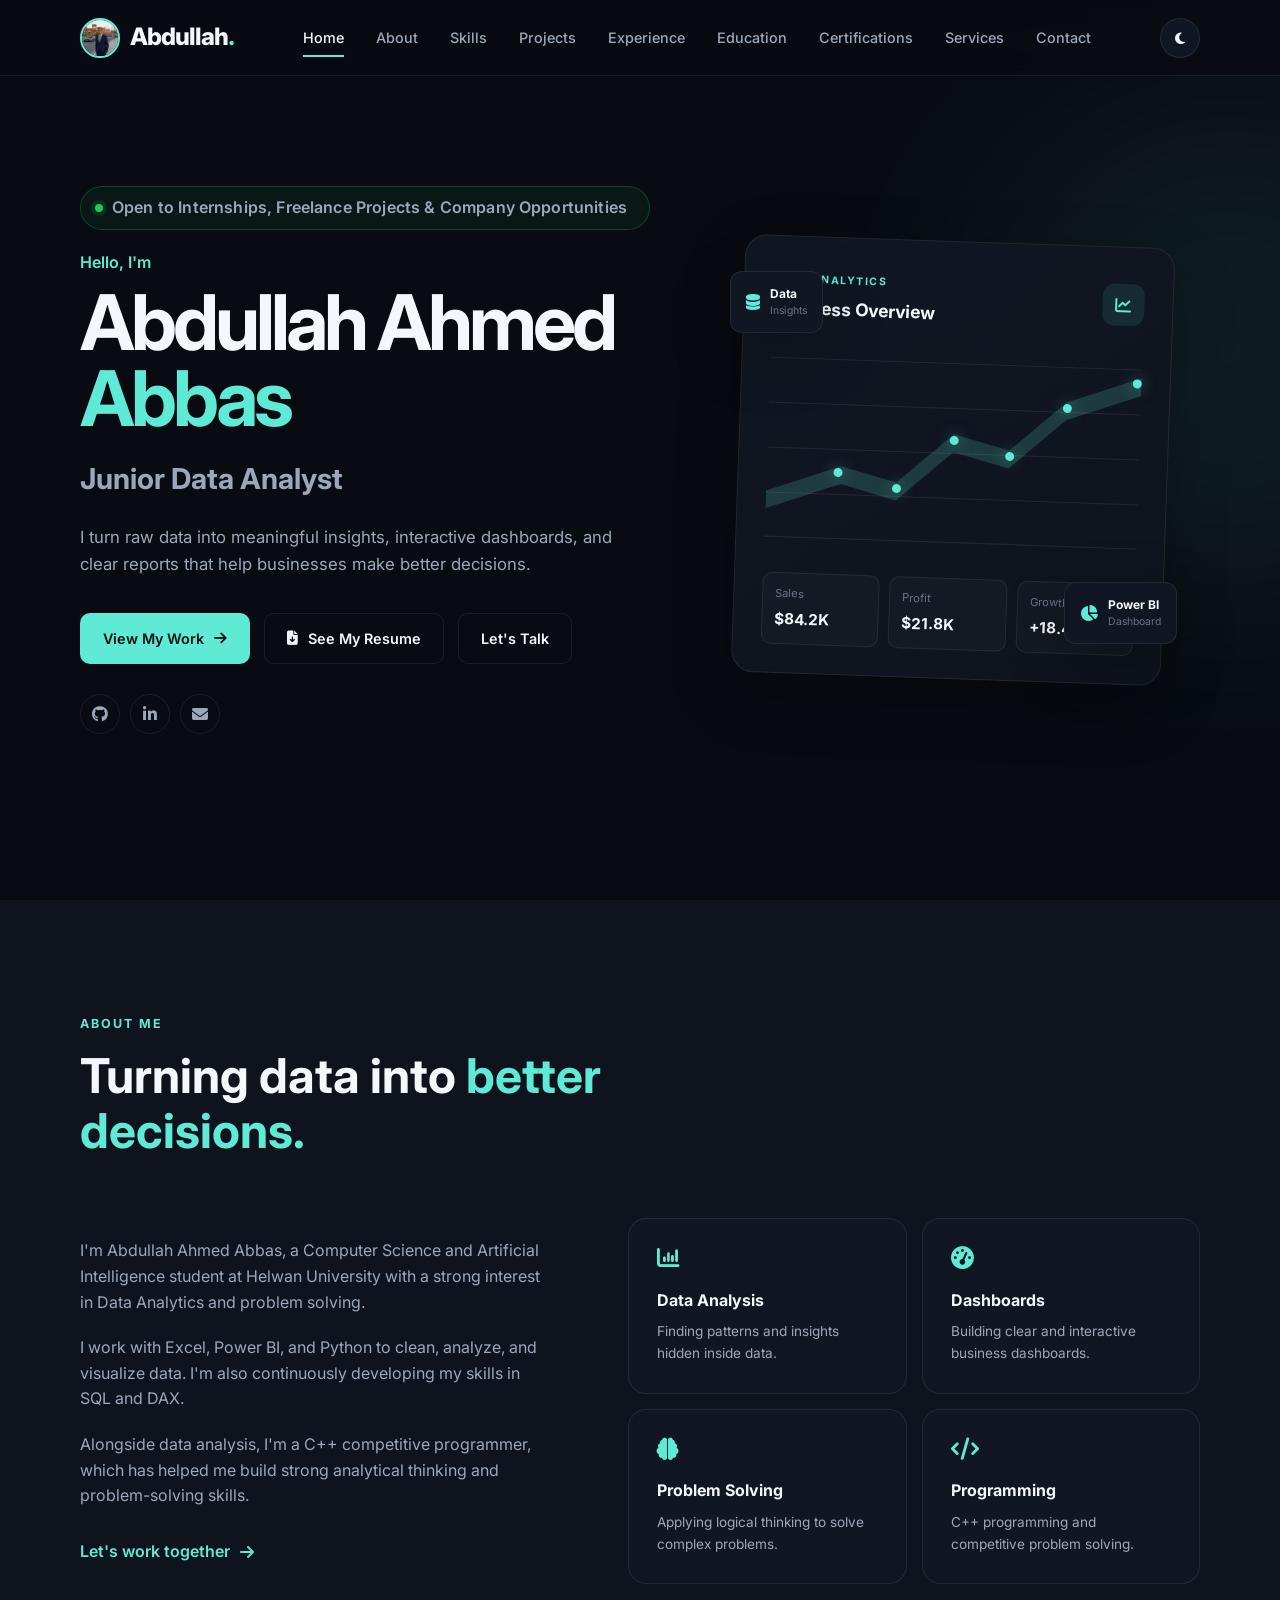
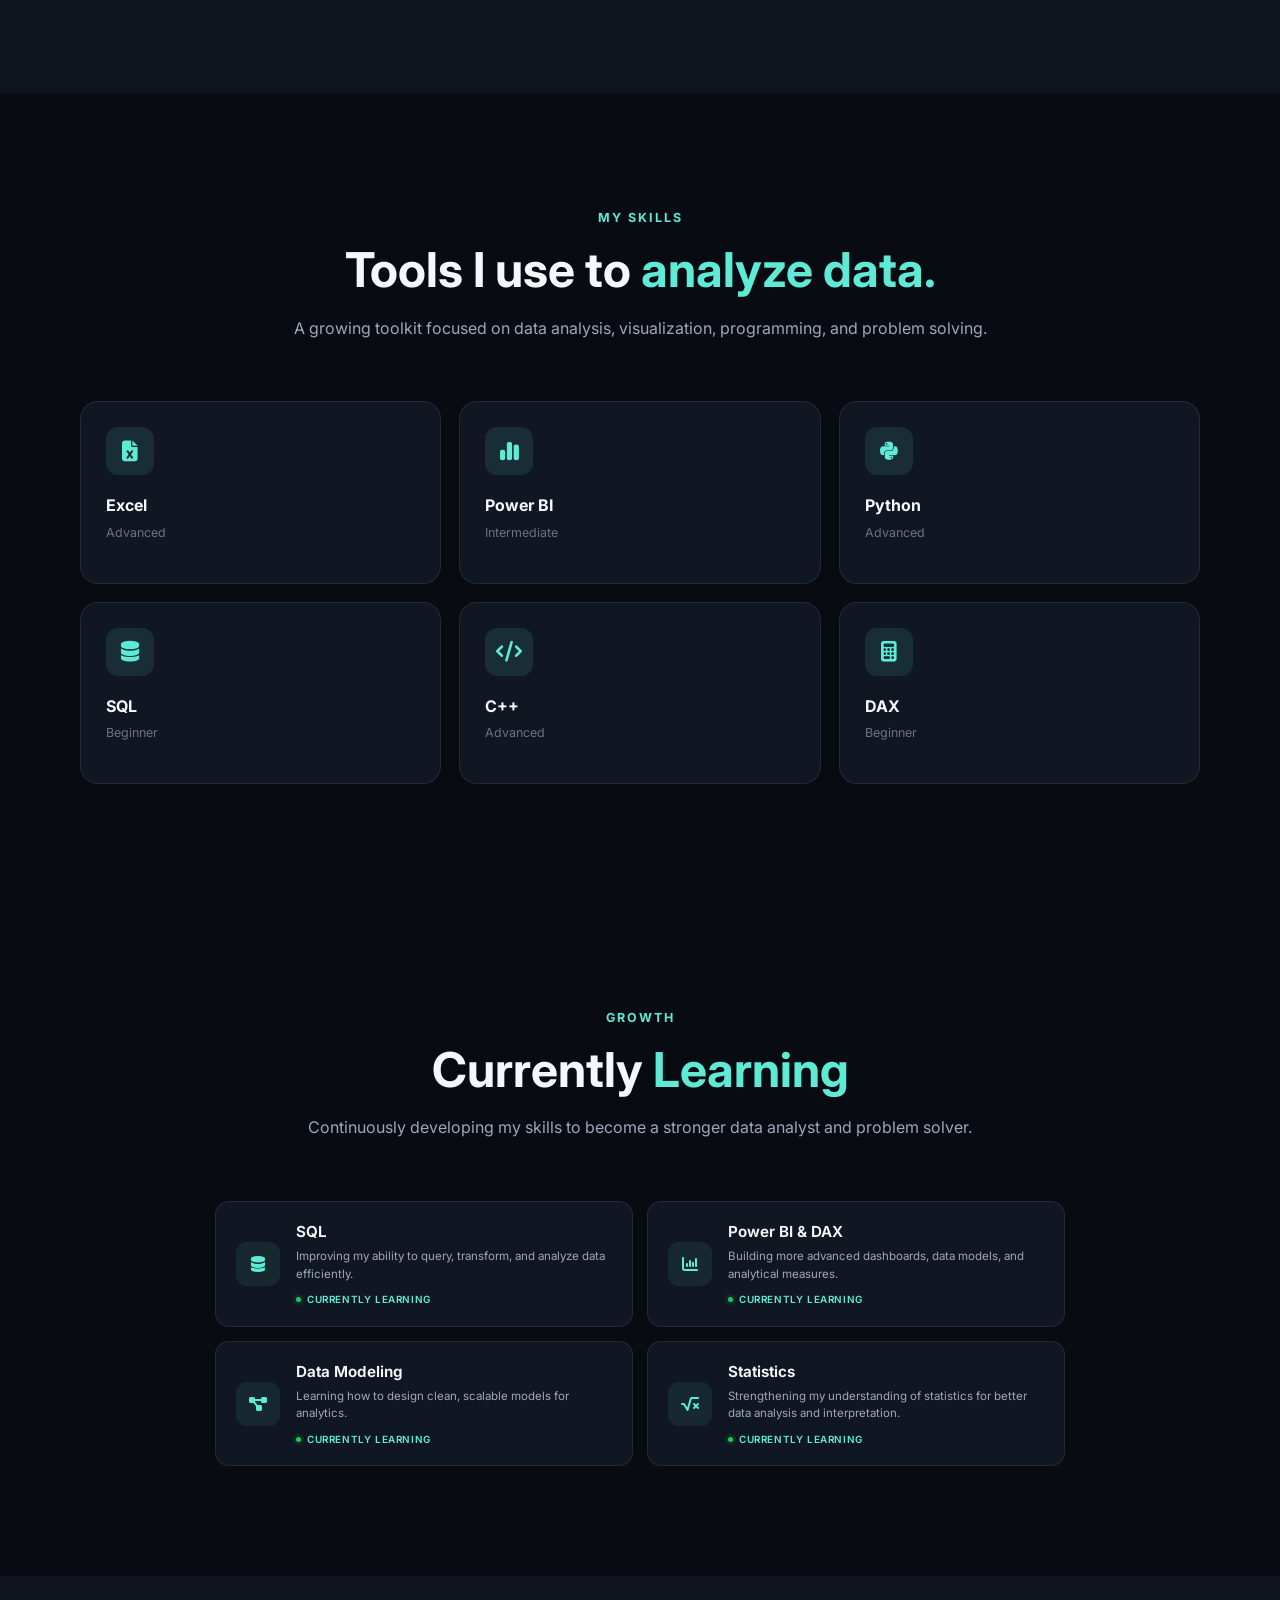
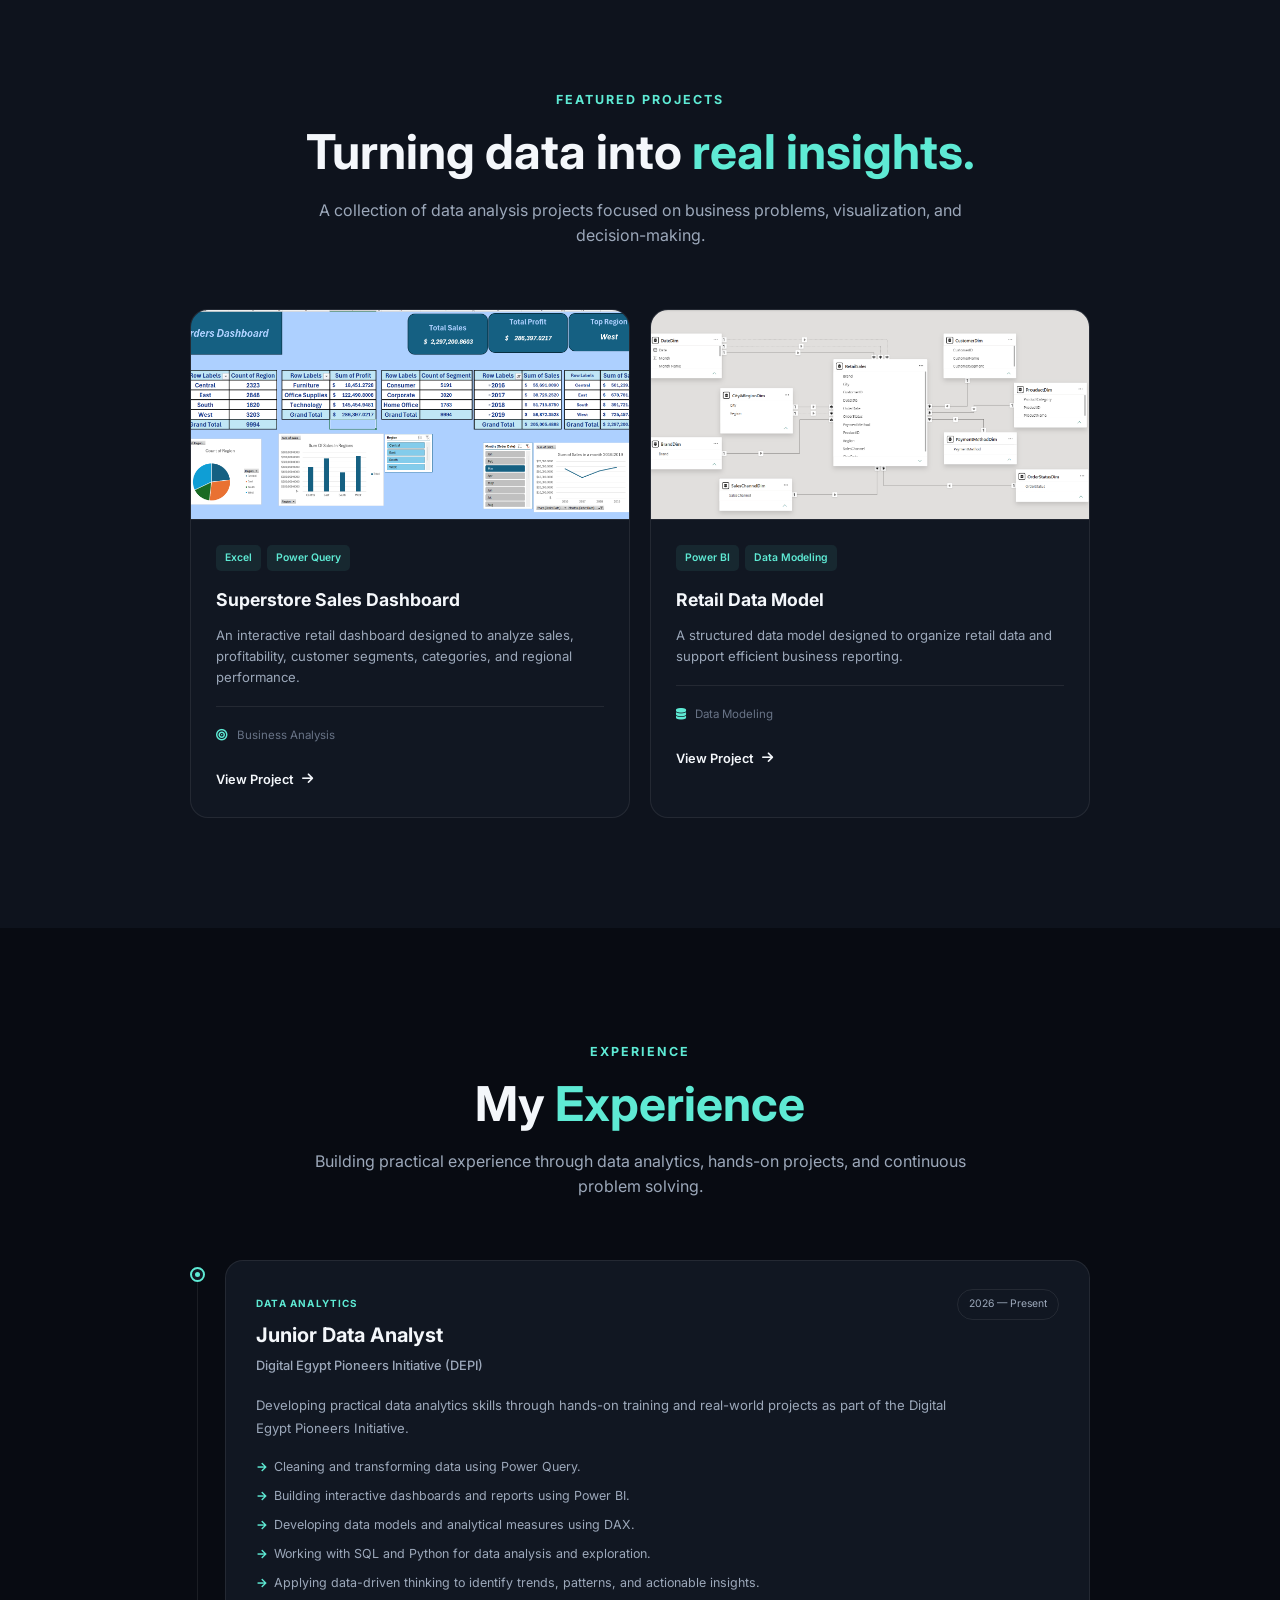
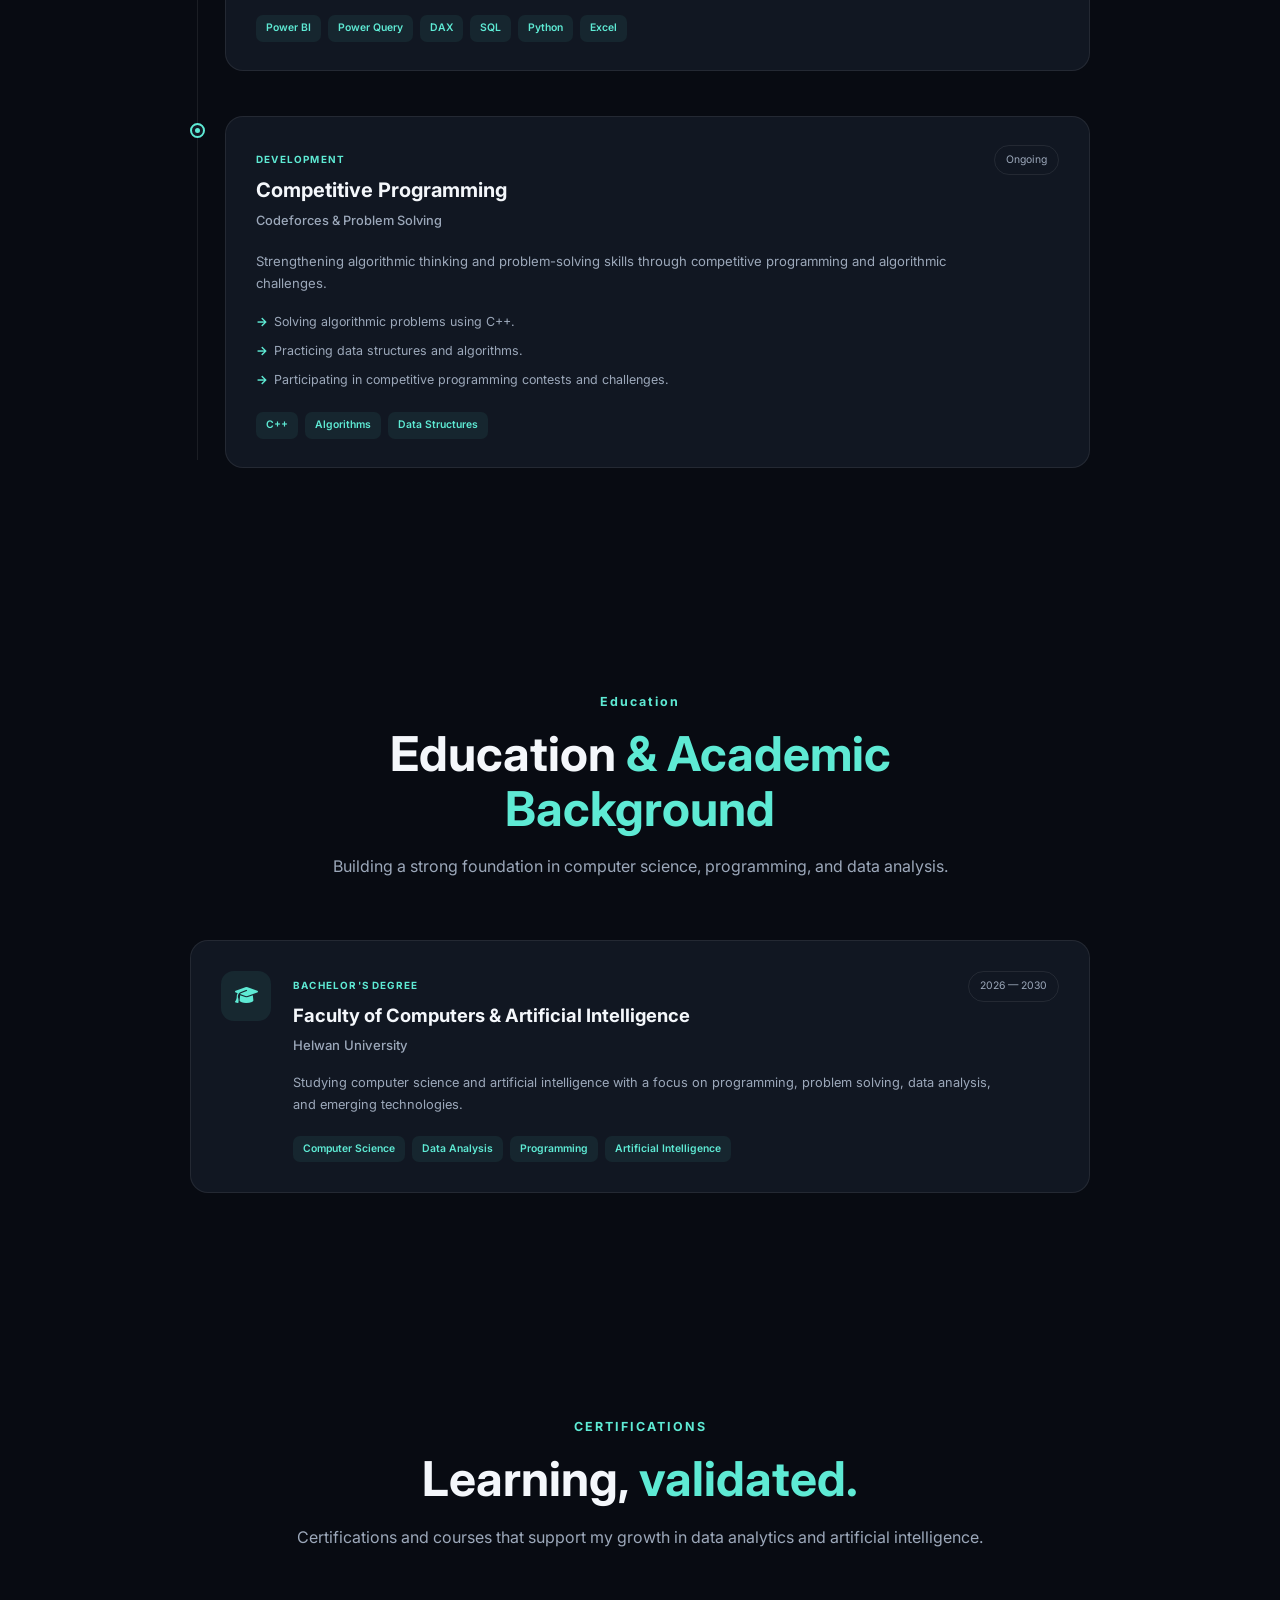
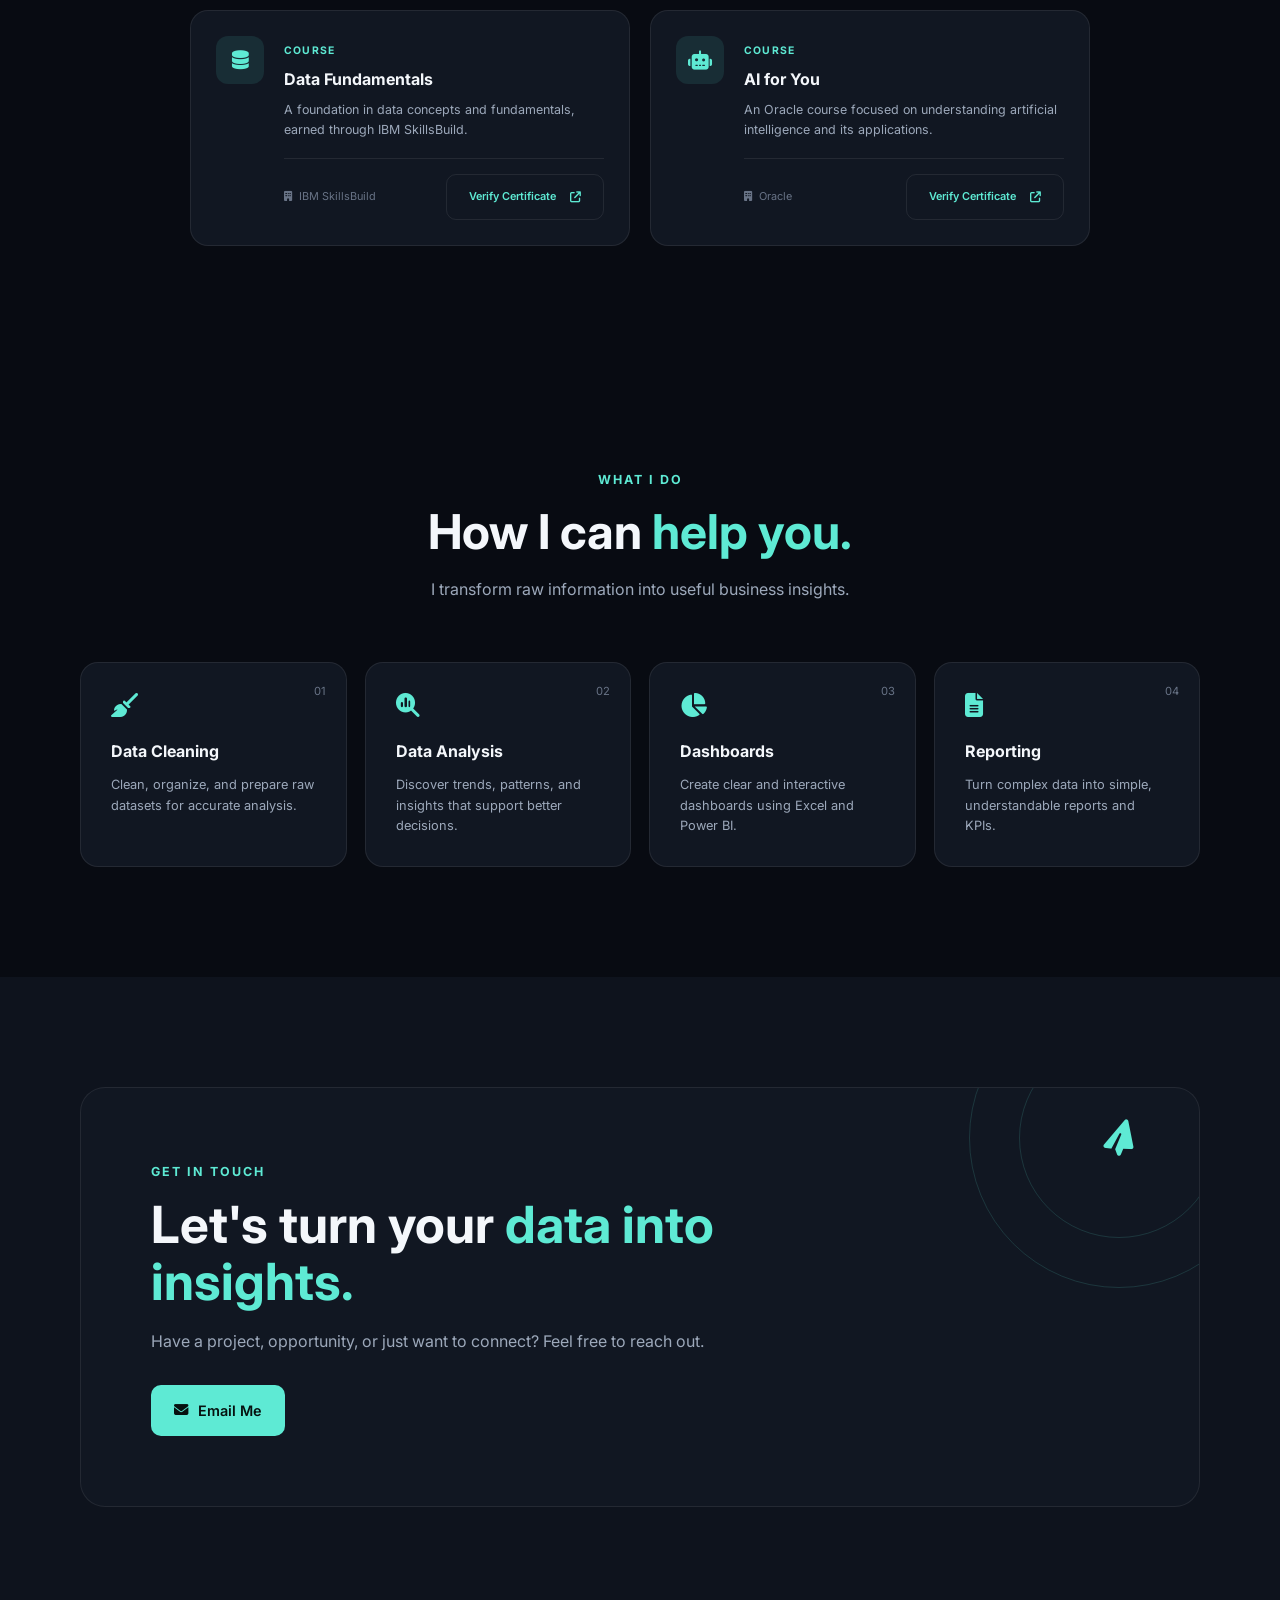
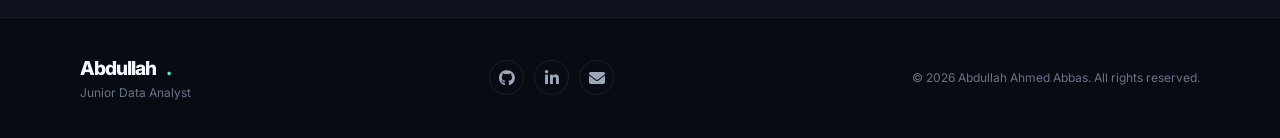
==== commit 98ad9c53: "HTML and CSS updated" ====
--- a/index.html
+++ b/index.html
@@ -89,7 +89,7 @@
             <div class="availability-badge">
               <span class="availability-dot"></span>
 
-              <span>Open to Internships & Freelance Opportunities</span>
+              <span>Open to Internships, Freelance Projects & Company Opportunities</span>
             </div>
             <p class="hero-greeting">Hello, I'm</p>
 
--- a/style.css
+++ b/style.css
@@ -460,7 +460,7 @@
   display: inline-flex;
   align-items: center;
   gap: 9px;
-  width: fit-content;
+  width: 570px;
   padding: 8px 14px;
   margin-bottom: 20px;
   border: 1px solid rgba(var(--success-rgb), 0.25);
@@ -661,24 +661,6 @@
   background: rgba(var(--primary-rgb), 0.18);
 }
 
-.chart::after {
-  content: "";
-  position: absolute;
-  width: 100%;
-  height: 3px;
-  top: 50%;
-  background: var(--primary);
-  clip-path: polygon(
-    0 100%,
-    20% 50%,
-    35% 70%,
-    50% 0,
-    65% 30%,
-    80% -10%,
-    100% -50%
-  );
-}
-
 .chart-point {
   position: absolute;
   width: 9px;
@@ -823,7 +805,9 @@
   background: transparent;
   color: var(--text);
 }
-
+.light-theme .btn-primary {
+  color: white;
+}
 .btn-outline:hover {
   border-color: var(--primary);
   color: var(--primary);
@@ -2009,63 +1993,30 @@
   transform: translateY(0);
 }
 
+/* =========================================================
+   RESPONSIVE DESIGN
+   Clean mobile layout for:
+   Navbar / Hero Chart / Project Modal / Profile Modal
+========================================================= */
+
 /* =========================
-   RESPONSIVE DESIGN
+   TABLET
 ========================= */
 
-/* ---------- Large Tablet ---------- */
-
-@media (max-width: 1100px) {
-  .container {
-    width: min(92%, 1050px);
-  }
-
-  .hero-content {
-    grid-template-columns: 1fr 0.9fr;
-    gap: 45px;
-  }
-
-  .hero h1 {
-    font-size: clamp(3rem, 6vw, 4.5rem);
-  }
-
-  .about-grid {
-    gap: 45px;
-  }
-
-  .skills-grid {
-    grid-template-columns: repeat(3, 1fr);
-  }
-
-  .services-grid {
-    grid-template-columns: repeat(2, 1fr);
-  }
-}
-
-/* ---------- Tablet ---------- */
-
-@media (max-width: 900px) {
-  .section {
-    padding: 90px 0;
-  }
-
-  /* Hero */
-
-  .hero {
-    min-height: auto;
-    padding-top: 130px;
-    padding-bottom: 90px;
-  }
-
+@media (max-width: 1000px) {
   .hero-content {
     grid-template-columns: 1fr;
-    gap: 60px;
+
+    gap: 45px;
+
     text-align: center;
   }
 
   .hero-text {
     display: flex;
+
     flex-direction: column;
+
     align-items: center;
   }
 
@@ -2073,10 +2024,7 @@
     margin-inline: auto;
   }
 
-  .hero-buttons {
-    justify-content: center;
-  }
-
+  .hero-buttons,
   .social-links {
     justify-content: center;
   }
@@ -2085,51 +2033,49 @@
     min-height: 400px;
   }
 
-  .dashboard-card {
-    width: min(460px, 100%);
-  }
-
-  /* About */
-
   .about-grid {
     grid-template-columns: 1fr;
-    gap: 40px;
-  }
-
-  .about-text {
-    max-width: 750px;
-  }
-
-  /* Projects */
-
-  .projects-grid {
+
+    gap: 45px;
+  }
+
+  .skills-grid,
+  .projects-grid,
+  .services-grid {
     grid-template-columns: repeat(2, minmax(0, 1fr));
   }
-
-  /* Skills */
-
-  .skills-grid {
-    grid-template-columns: repeat(2, minmax(0, 1fr));
-  }
-
-  /* Certifications */
-
-  .certifications-grid {
-    grid-template-columns: 1fr;
-  }
-}
-
-/* ---------- Mobile Navigation ---------- */
+}
+
+/* =========================================================
+   MOBILE
+========================================================= */
 
 @media (max-width: 768px) {
+  /* ---------- GLOBAL ---------- */
+
+  html,
+  body {
+    width: 100%;
+    max-width: 100%;
+    overflow-x: hidden;
+  }
+
   .container {
-    width: min(92%, 680px);
-  }
-
-  /* Navbar */
+    width: calc(100% - 32px);
+
+    max-width: none;
+
+    margin-inline: auto;
+  }
+
+  /* =====================================================
+       NAVBAR
+    ===================================================== */
 
   .navbar {
     height: 64px;
+
+    padding-inline: 16px;
   }
 
   .nav-menu {
@@ -2141,29 +2087,38 @@
     width: 100%;
     height: calc(100dvh - 64px);
 
-    padding: 25px 20px;
+    padding: 20px 16px;
 
     display: flex;
+
     flex-direction: column;
+
     align-items: stretch;
 
     gap: 10px;
 
     background: var(--bg-secondary);
 
+    border-top: 1px solid var(--border);
+
     border-bottom: 1px solid var(--border);
 
     transform: translateX(100%);
 
-    transition: transform 0.3s ease;
+    transition:
+      transform 0.3s ease,
+      visibility 0.3s ease;
+
+    visibility: hidden;
 
     overflow-y: auto;
 
-    visibility: hidden;
+    z-index: 2000;
   }
 
   .nav-menu.active {
     transform: translateX(0);
+
     visibility: visible;
   }
 
@@ -2178,11 +2133,9 @@
 
     background: var(--card);
 
-    font-size: 0.95rem;
+    font-size: 0.9rem;
 
     font-weight: 600;
-
-    color: var(--text-secondary);
 
     text-align: left;
   }
@@ -2195,389 +2148,481 @@
   .nav-link.active {
     color: var(--primary);
 
+    border-color: var(--primary);
+
     background: rgba(var(--primary-rgb), 0.08);
-
-    border-color: var(--primary);
   }
 
   .menu-toggle {
     display: grid;
+
     place-items: center;
-  }
-
-  /* Hero */
-
-  .hero {
-    padding-top: 105px;
-    padding-bottom: 75px;
-  }
-
-  .hero-content {
-    gap: 45px;
-  }
-
-  .hero h1 {
-    font-size: clamp(2.7rem, 10vw, 4rem);
-    letter-spacing: -2.5px;
-  }
-
-  .hero h2 {
-    font-size: 1.35rem;
-  }
-
-  .hero-description {
-    font-size: 0.95rem;
-    max-width: 600px;
-  }
-
-  /* Availability */
-
-  .availability-badge {
-    max-width: 100%;
-
-    padding: 7px 12px;
-
-    font-size: 0.72rem;
-
-    text-align: center;
-  }
-
-  /* Hero Dashboard */
-
-  .hero-visual {
-    min-height: auto;
-
-    padding: 10px 0 30px;
-  }
-
-  .dashboard-card {
-    transform: none !important;
-
-    width: 100%;
-    max-width: 460px;
-
-    padding: 22px;
-  }
-
-  .dashboard-card:hover {
-    transform: none !important;
-  }
-
-  /* Hide floating cards */
-
-  .floating-card {
-    display: none;
-  }
-
-  /* About */
-
-  .about-cards {
-    grid-template-columns: repeat(2, minmax(0, 1fr));
-  }
-
-  /* Learning */
-
-  .learning-grid {
-    grid-template-columns: 1fr;
-
-    max-width: 650px;
-
-    margin-top: 35px;
-  }
-
-  /* Projects */
-
-  .projects-grid {
-    grid-template-columns: 1fr;
-
-    max-width: 650px;
-  }
-
-  .project-image {
-    height: 230px;
-  }
-
-  /* Experience */
-
-  .experience-timeline {
-    padding-left: 28px;
-
-    margin-top: 40px;
-  }
-
-  .experience-timeline::before {
-    left: 5px;
-  }
-
-  .experience-marker {
-    left: -28px;
-  }
-
-  .experience-content {
-    padding: 24px 22px;
-  }
-
-  .experience-top {
-    flex-direction: column;
-
-    gap: 10px;
-  }
-
-  .experience-date {
-    width: fit-content;
-  }
-
-  /* Education */
-
-  .education-container {
-    margin-top: 40px;
-  }
-
-  .education-card {
-    padding: 24px;
-
-    gap: 18px;
-  }
-
-  .education-top {
-    flex-direction: column;
-
-    gap: 10px;
-  }
-
-  .education-date {
-    width: fit-content;
-  }
-
-  /* Certifications */
-
-  .certificate-card {
-    padding: 22px;
-  }
-
-  .certificate-footer {
-    flex-wrap: wrap;
-  }
-
-  /* Services */
-
-  .services-grid {
-    grid-template-columns: repeat(2, minmax(0, 1fr));
-  }
-
-  /* Contact */
-
-  .contact-box {
-    padding: 45px 30px;
-  }
-
-  .contact-decoration {
-    opacity: 0.35;
-  }
-
-  /* Footer */
-
-  .footer-content {
-    flex-direction: column;
-
-    text-align: center;
-
-    gap: 18px;
-  }
-}
-
-/* ---------- Small Mobile ---------- */
-
-@media (max-width: 560px) {
-  .container {
-    width: min(92%, 480px);
-  }
-
-  .section {
-    padding: 75px 0;
-  }
-
-  /* Navbar */
-
-  .logo {
-    font-size: 1.15rem;
-
-    gap: 7px;
-  }
-
-  .nav-profile-pic,
-  .profile-trigger {
-    width: 34px;
-    height: 34px;
-  }
-
-  .nav-actions {
-    gap: 7px;
   }
 
   .theme-toggle,
   .menu-toggle {
     width: 36px;
+
     height: 36px;
   }
 
-  /* Section Titles */
-
-  .section-heading {
-    margin-bottom: 40px;
-  }
-
-  .section-heading h2 {
-    font-size: clamp(1.8rem, 9vw, 2.4rem);
-
-    line-height: 1.15;
-  }
-
-  .section-heading p {
-    font-size: 0.85rem;
-  }
-
-  /* Hero */
+  .profile-trigger,
+  .nav-profile-pic {
+    width: 36px;
+
+    height: 36px;
+  }
+
+  /* =====================================================
+       HERO
+    ===================================================== */
 
   .hero {
-    padding-top: 95px;
+    padding-top: 105px;
+
+    overflow: hidden;
+  }
+
+  .hero-content {
+    width: 100%;
+
+    min-width: 0;
+
+    grid-template-columns: 1fr;
+
+    gap: 45px;
+  }
+
+  .hero-text {
+    width: 100%;
+
+    min-width: 0;
   }
 
   .hero h1 {
-    font-size: clamp(2.45rem, 13vw, 3.4rem);
-
-    letter-spacing: -2px;
-  }
-
-  .hero h2 {
-    font-size: 1.15rem;
+    width: 100%;
+
+    font-size: clamp(2.6rem, 11vw, 4rem);
+
+    line-height: 0.98;
+
+    letter-spacing: -2.5px;
   }
 
   .hero-description {
-    font-size: 0.88rem;
+    width: 100%;
+
+    max-width: 580px;
+
+    font-size: 0.9rem;
 
     line-height: 1.7;
-  }
-
-  /* Buttons */
-
-  .hero-buttons {
+
+    overflow-wrap: break-word;
+  }
+
+  /* =====================================================
+       HERO DASHBOARD / CHART
+    ===================================================== */
+
+  .hero-visual {
     width: 100%;
 
+    min-width: 0;
+
+    min-height: auto;
+
+    padding: 10px 0 30px;
+  }
+
+  .dashboard-card {
+    width: 100%;
+
+    max-width: 440px;
+
+    min-width: 0;
+
+    padding: 20px;
+
+    transform: none !important;
+
+    margin-inline: auto;
+  }
+
+  .dashboard-card:hover {
+    transform: none !important;
+  }
+
+  .card-top {
+    min-width: 0;
+
+    gap: 12px;
+  }
+
+  .card-top h3 {
+    font-size: 1rem;
+
+    white-space: nowrap;
+  }
+
+  .card-icon {
+    width: 38px;
+
+    height: 38px;
+
+    flex-shrink: 0;
+  }
+
+  .chart {
+    width: 100%;
+
+    height: 155px;
+
+    margin: 28px 0;
+  }
+
+  .chart-point {
+    width: 8px;
+
+    height: 8px;
+  }
+
+  .stats {
+    width: 100%;
+
+    grid-template-columns: repeat(3, minmax(0, 1fr));
+
+    gap: 7px;
+  }
+
+  .stat {
+    min-width: 0;
+
+    padding: 9px 6px;
+
+    text-align: center;
+
+    overflow: hidden;
+  }
+
+  .stat span {
+    font-size: 0.6rem;
+
+    white-space: nowrap;
+  }
+
+  .stat strong {
+    display: block;
+
+    font-size: 0.78rem;
+
+    white-space: nowrap;
+  }
+
+  /* No floating cards on mobile */
+
+  .floating-card {
+    display: none;
+  }
+
+  /* =====================================================
+       PROJECTS
+    ===================================================== */
+
+  .projects-grid {
+    grid-template-columns: 1fr;
+
+    width: 100%;
+  }
+
+  .project-card {
+    width: 100%;
+
+    min-width: 0;
+  }
+
+  .project-image {
+    width: 100%;
+
+    height: 220px;
+
+    overflow: hidden;
+  }
+
+  .project-image img {
+    width: 100%;
+
+    height: 100%;
+
+    object-fit: cover;
+  }
+
+  /* =====================================================
+       VIEW PROJECT MODAL
+    ===================================================== */
+
+  .project-modal {
+    position: fixed;
+
+    inset: 0;
+
+    width: 100%;
+
+    height: 100dvh;
+
+    padding: 10px;
+
+    display: flex;
+
+    align-items: center;
+
+    justify-content: center;
+
+    overflow: hidden;
+  }
+
+  .modal-content {
+    width: 100%;
+
+    max-width: 650px;
+
+    max-height: calc(100dvh - 20px);
+
+    margin: 0;
+
+    border-radius: 18px;
+
+    overflow-y: auto;
+
+    overflow-x: hidden;
+
+    overscroll-behavior: contain;
+
+    -webkit-overflow-scrolling: touch;
+  }
+
+  .modal-image {
+    width: 100%;
+
+    height: 190px;
+
+    flex-shrink: 0;
+  }
+
+  .modal-image img {
+    width: 100%;
+
+    height: 100%;
+
+    object-fit: cover;
+  }
+
+  .modal-body {
+    padding: 22px 18px 25px;
+
+    overflow: visible;
+  }
+
+  .modal-body h2 {
+    font-size: 1.35rem;
+
+    line-height: 1.25;
+
+    overflow-wrap: break-word;
+  }
+
+  .modal-description {
+    font-size: 0.82rem;
+
+    line-height: 1.7;
+  }
+
+  .modal-section {
+    margin-top: 22px;
+  }
+
+  .modal-section h3 {
+    font-size: 0.9rem;
+  }
+
+  .modal-section p,
+  .modal-section li {
+    font-size: 0.78rem;
+
+    line-height: 1.65;
+
+    overflow-wrap: break-word;
+  }
+
+  .modal-actions {
+    display: flex;
+
     flex-direction: column;
 
+    gap: 9px;
+
+    margin-top: 25px;
+  }
+
+  .modal-actions .btn {
+    width: 100%;
+
+    min-height: 44px;
+  }
+
+  /* =====================================================
+       PROFILE MODAL
+    ===================================================== */
+
+  .profile-modal {
+    position: fixed;
+
+    inset: 0;
+
+    width: 100%;
+
+    height: 100dvh;
+
+    padding: 12px;
+
+    display: flex;
+
+    align-items: center;
+
+    justify-content: center;
+
+    overflow: hidden;
+  }
+
+  .profile-modal-content {
+    width: 100%;
+
+    max-width: 520px;
+
+    max-height: calc(100dvh - 24px);
+
+    display: flex;
+
+    flex-direction: column;
+
+    align-items: center;
+
+    gap: 20px;
+
+    padding: 38px 20px 25px;
+
+    border-radius: 22px;
+
+    text-align: center;
+
+    overflow-y: auto;
+
+    overflow-x: hidden;
+
+    overscroll-behavior: contain;
+
+    -webkit-overflow-scrolling: touch;
+  }
+
+  .profile-modal-image {
+    width: 145px;
+
+    height: 145px;
+
+    flex-shrink: 0;
+  }
+
+  .profile-modal-info {
+    width: 100%;
+
+    min-width: 0;
+  }
+
+  .profile-modal-info p {
+    max-width: 400px;
+
+    margin-inline: auto;
+
+    font-size: 0.82rem;
+
+    line-height: 1.65;
+  }
+
+  .profile-contact {
+    width: 100%;
+
+    max-width: 390px;
+
+    margin: 20px auto 0;
+
+    display: flex;
+
+    flex-direction: column;
+
+    align-items: stretch;
+
+    gap: 9px;
+  }
+
+  .contact-item {
+    width: 100%;
+
+    min-width: 0;
+
+    padding: 10px 12px;
+
+    border: 1px solid var(--border);
+
+    border-radius: 10px;
+
+    display: flex;
+
+    align-items: center;
+
     gap: 10px;
-  }
-
-  .hero-buttons .btn {
-    width: 100%;
-  }
-
-  .social-links {
-    margin-top: 5px;
-  }
-
-  /* Availability */
-
-  .availability-badge {
-    max-width: 100%;
-
-    font-size: 0.68rem;
-
-    line-height: 1.4;
-
-    white-space: normal;
-  }
-
-  /* Dashboard */
-
-  .dashboard-card {
-    padding: 18px;
-
-    border-radius: 18px;
-  }
-
-  .chart {
-    height: 150px;
-
-    margin: 25px 0;
-  }
-
-  .stats {
-    grid-template-columns: repeat(3, 1fr);
-
-    gap: 6px;
-  }
-
-  .stat {
-    padding: 9px 6px;
-  }
-
-  .stat span {
-    font-size: 0.62rem;
-  }
-
-  .stat strong {
-    font-size: 0.78rem;
-  }
-
-  /* About */
-
-  .about-cards {
+
+    text-align: left;
+
+    overflow: hidden;
+  }
+
+  .contact-item span,
+  .contact-item a {
+    min-width: 0;
+
+    overflow: hidden;
+
+    text-overflow: ellipsis;
+
+    white-space: nowrap;
+  }
+
+  .profile-modal-close {
+    top: 12px;
+
+    right: 12px;
+
+    width: 34px;
+
+    height: 34px;
+  }
+
+  /* =====================================================
+       LEARNING / SKILLS
+    ===================================================== */
+
+  .skills-grid,
+  .services-grid,
+  .learning-grid {
     grid-template-columns: 1fr;
   }
 
-  .about-card {
-    padding: 22px;
-  }
-
-  /* Skills */
-
-  .skills-grid {
-    grid-template-columns: 1fr;
-  }
-
-  .skill-card {
-    padding: 22px;
-  }
-
-  /* Learning */
-
-  .learning-card {
-    padding: 17px;
-
-    gap: 13px;
-  }
-
-  .learning-icon {
-    width: 40px;
-    height: 40px;
-
-    font-size: 0.9rem;
-  }
-
-  .learning-content h3 {
-    font-size: 0.9rem;
-  }
-
-  .learning-content p {
-    font-size: 0.7rem;
-  }
-
-  /* Projects */
-
-  .project-image {
-    height: 200px;
-  }
-
-  .project-content {
-    padding: 21px;
-  }
-
-  /* Experience */
+  /* =====================================================
+       EXPERIENCE
+    ===================================================== */
 
   .experience-timeline {
-    padding-left: 23px;
+    padding-left: 25px;
   }
 
   .experience-timeline::before {
@@ -2585,137 +2630,230 @@
   }
 
   .experience-marker {
-    left: -23px;
-
-    width: 13px;
-    height: 13px;
-  }
-
-  .experience-marker span {
-    width: 4px;
-    height: 4px;
-  }
-
-  .experience-content {
-    padding: 20px 18px;
+    left: -25px;
+  }
+
+  .experience-top,
+  .education-top {
+    flex-direction: column;
+
+    gap: 10px;
+  }
+
+  .experience-date,
+  .education-date {
+    width: fit-content;
+  }
+
+  /* =====================================================
+       EDUCATION
+    ===================================================== */
+
+  .education-card {
+    flex-direction: column;
+
+    padding: 22px;
+  }
+
+  .education-icon {
+    width: 45px;
+
+    height: 45px;
+  }
+
+  /* =====================================================
+       CERTIFICATIONS
+    ===================================================== */
+
+  .certifications-grid {
+    grid-template-columns: 1fr;
+  }
+
+  /* =====================================================
+       CONTACT
+    ===================================================== */
+
+  .contact-box {
+    padding: 40px 22px;
+  }
+
+  /* =====================================================
+       FOOTER
+    ===================================================== */
+
+  .footer-content {
+    flex-direction: column;
+
+    text-align: center;
+
+    gap: 15px;
+  }
+}
+
+/* =========================================================
+   SMALL PHONES
+========================================================= */
+
+@media (max-width: 480px) {
+  .container {
+    width: calc(100% - 28px);
+  }
+
+  /* Navbar */
+
+  .navbar {
+    padding-inline: 13px;
+  }
+
+  .logo {
+    font-size: 1rem;
+
+    gap: 6px;
+  }
+
+  .nav-actions {
+    gap: 5px;
+  }
+
+  .theme-toggle,
+  .menu-toggle {
+    width: 34px;
+
+    height: 34px;
+  }
+
+  .profile-trigger,
+  .nav-profile-pic {
+    width: 34px;
+
+    height: 34px;
+  }
+
+  /* Hero */
+
+  .hero {
+    padding-top: 92px;
+  }
+
+  .hero h1 {
+    font-size: clamp(2.35rem, 13vw, 3.2rem);
+
+    letter-spacing: -2px;
+  }
+
+  .hero h2 {
+    font-size: 1.05rem;
+  }
+
+  .hero-description {
+    font-size: 0.82rem;
+
+    padding-inline: 2px;
+  }
+
+  /* Dashboard */
+
+  .dashboard-card {
+    padding: 17px;
+
+    border-radius: 18px;
+  }
+
+  .card-top h3 {
+    font-size: 0.9rem;
+  }
+
+  .small-label {
+    font-size: 0.58rem;
+  }
+
+  .chart {
+    height: 135px;
+
+    margin: 24px 0;
+  }
+
+  .stats {
+    gap: 5px;
+  }
+
+  .stat {
+    padding: 8px 4px;
+
+    border-radius: 8px;
+  }
+
+  .stat span {
+    font-size: 0.55rem;
+  }
+
+  .stat strong {
+    font-size: 0.68rem;
+  }
+
+  /* Project modal */
+
+  .project-modal {
+    padding: 7px;
+  }
+
+  .modal-content {
+    max-height: calc(100dvh - 14px);
 
     border-radius: 15px;
   }
 
-  .experience-content:hover {
-    transform: none;
-  }
-
-  .experience-content h3 {
-    font-size: 1.05rem;
-  }
-
-  .experience-content h4 {
-    font-size: 0.75rem;
-  }
-
-  .experience-description {
+  .modal-image {
+    height: 155px;
+  }
+
+  .modal-body {
+    padding: 20px 16px 22px;
+  }
+
+  /* Profile modal */
+
+  .profile-modal {
+    padding: 8px;
+  }
+
+  .profile-modal-content {
+    max-height: calc(100dvh - 16px);
+
+    padding: 35px 16px 20px;
+
+    gap: 15px;
+
+    border-radius: 18px;
+  }
+
+  .profile-modal-image {
+    width: 120px;
+
+    height: 120px;
+  }
+
+  .profile-modal-info p {
     font-size: 0.76rem;
   }
 
-  .experience-list li {
+  .contact-item {
     font-size: 0.72rem;
   }
-
-  /* Education */
-
-  .education-card {
-    padding: 20px;
-
-    border-radius: 15px;
-  }
-
-  .education-icon {
-    width: 44px;
-    height: 44px;
-  }
-
-  .education-content h3 {
-    font-size: 1rem;
-
-    line-height: 1.4;
-  }
-
-  .education-content h4 {
-    font-size: 0.75rem;
-  }
-
-  .education-content > p {
-    font-size: 0.75rem;
-  }
-
-  /* Certifications */
-
-  .certificate-card {
-    flex-direction: column;
-
-    padding: 20px;
-  }
-
-  .certificate-icon {
-    width: 44px;
-    height: 44px;
-  }
-
-  .certificate-footer {
-    align-items: flex-start;
-
-    flex-direction: column;
-  }
-
-  .certificate-footer .btn {
-    width: 100%;
-  }
-
-  /* Services */
-
-  .services-grid {
-    grid-template-columns: 1fr;
-  }
-
-  .service-card {
-    padding: 24px;
-  }
-
-  /* Contact */
-
-  .contact-box {
-    padding: 38px 22px;
-
-    border-radius: 20px;
-  }
-
-  .contact-content h2 {
-    font-size: clamp(1.8rem, 9vw, 2.5rem);
-  }
-
-  .contact-buttons .btn {
-    width: 100%;
-  }
-
-  /* Back To Top */
-
-  .back-to-top {
-    right: 16px;
-    bottom: 16px;
-
-    width: 42px;
-    height: 42px;
-  }
-}
-
-/* ---------- Very Small Phones ---------- */
+}
+
+/* =========================================================
+   VERY SMALL PHONES
+========================================================= */
 
 @media (max-width: 380px) {
   .container {
-    width: 91%;
-  }
-
+    width: calc(100% - 24px);
+  }
+  .availability-badge{
+    font-size: 0.79rem;
+    width: fit-content;
+  }
   .navbar {
     height: 60px;
   }
@@ -2727,44 +2865,37 @@
   }
 
   .logo {
-    font-size: 1rem;
-  }
-
-  .nav-profile-pic,
-  .profile-trigger {
+    font-size: 0.92rem;
+  }
+
+  .theme-toggle,
+  .menu-toggle,
+  .profile-trigger,
+  .nav-profile-pic {
     width: 31px;
+
     height: 31px;
   }
 
-  .theme-toggle,
-  .menu-toggle {
-    width: 33px;
-    height: 33px;
-  }
-
   .hero {
-    padding-top: 88px;
+    padding-top: 85px;
   }
 
   .hero h1 {
-    font-size: 2.35rem;
-  }
-
-  .availability-badge {
-    font-size: 0.62rem;
-
-    padding: 6px 9px;
-  }
-
-  .stats {
-    grid-template-columns: 1fr;
-  }
-
-  .modal-content {
-    border-radius: 14px;
-  }
-
-  .modal-body {
-    padding: 22px 17px;
-  }
-}
+    font-size: 2.25rem;
+  }
+
+  .chart {
+    height: 120px;
+  }
+
+  .profile-modal-image {
+    width: 105px;
+
+    height: 105px;
+  }
+
+  .profile-modal-content {
+    padding-top: 32px;
+  }
+}
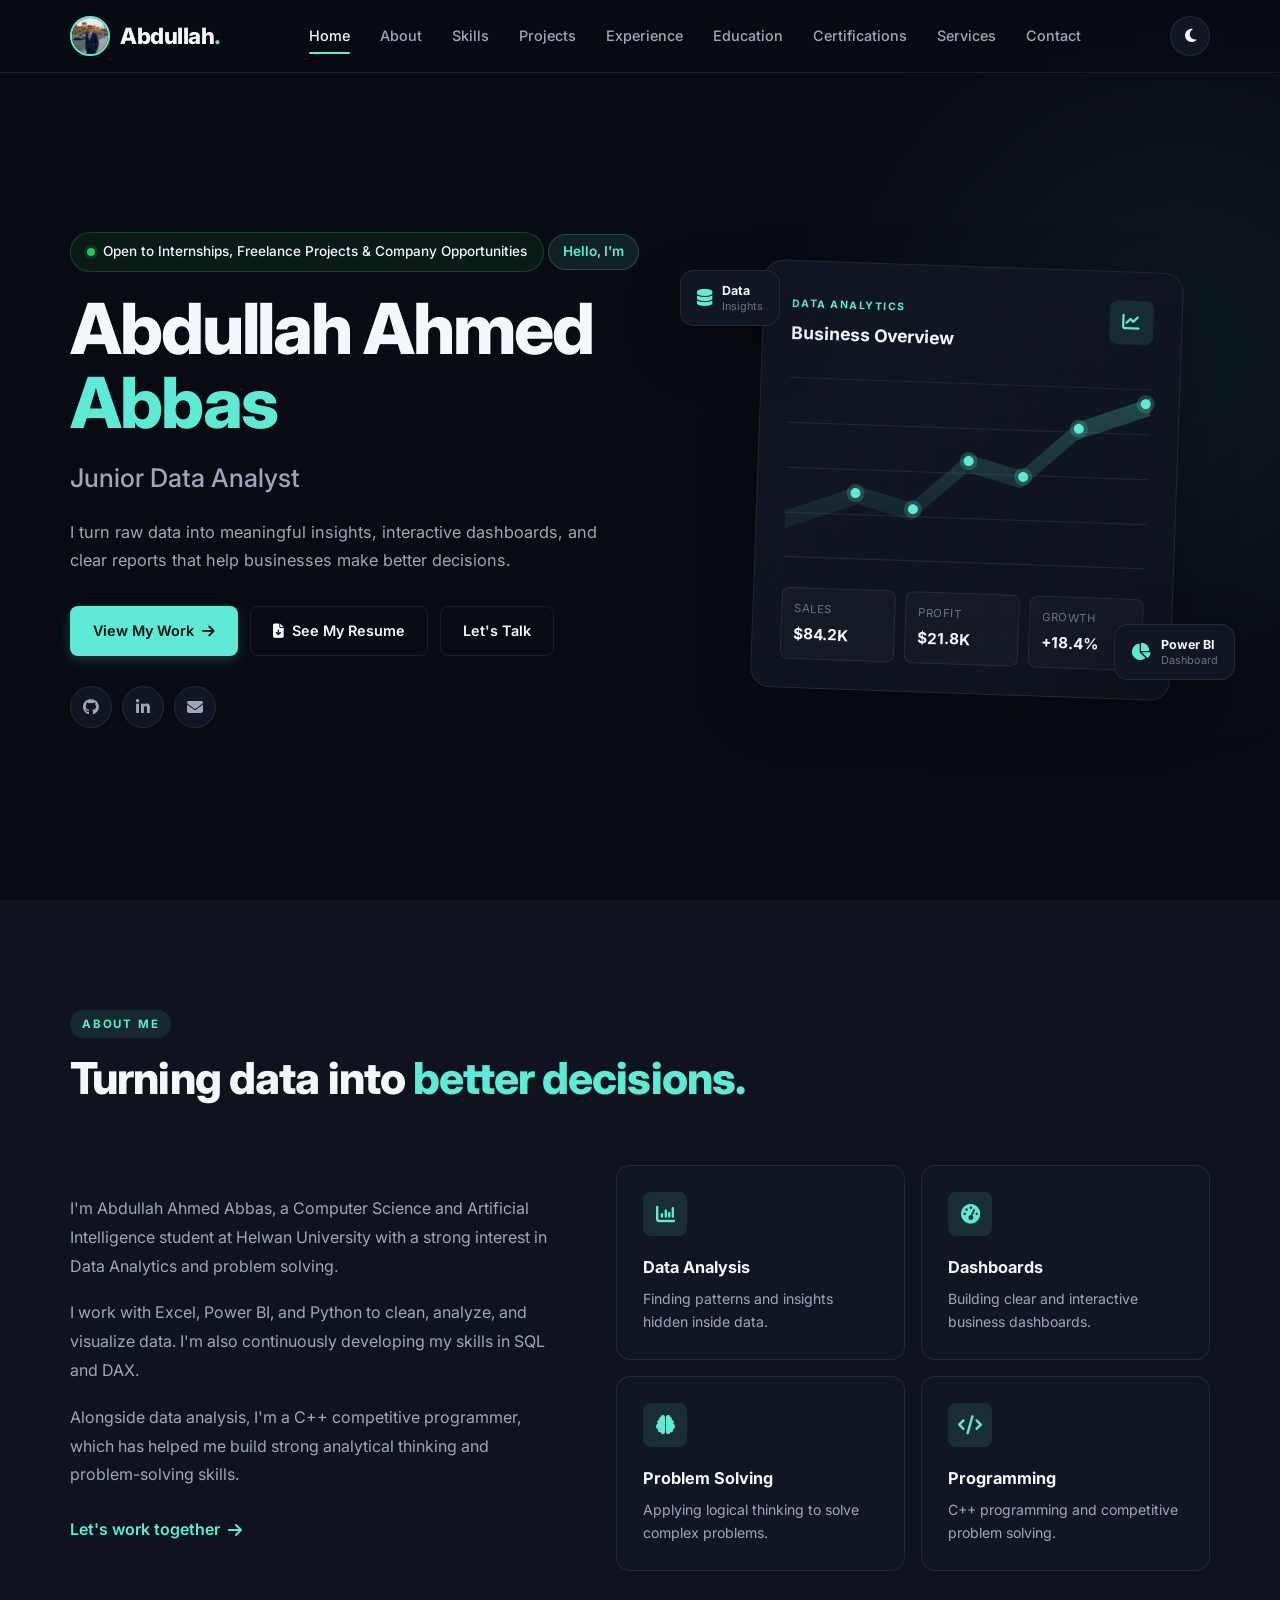
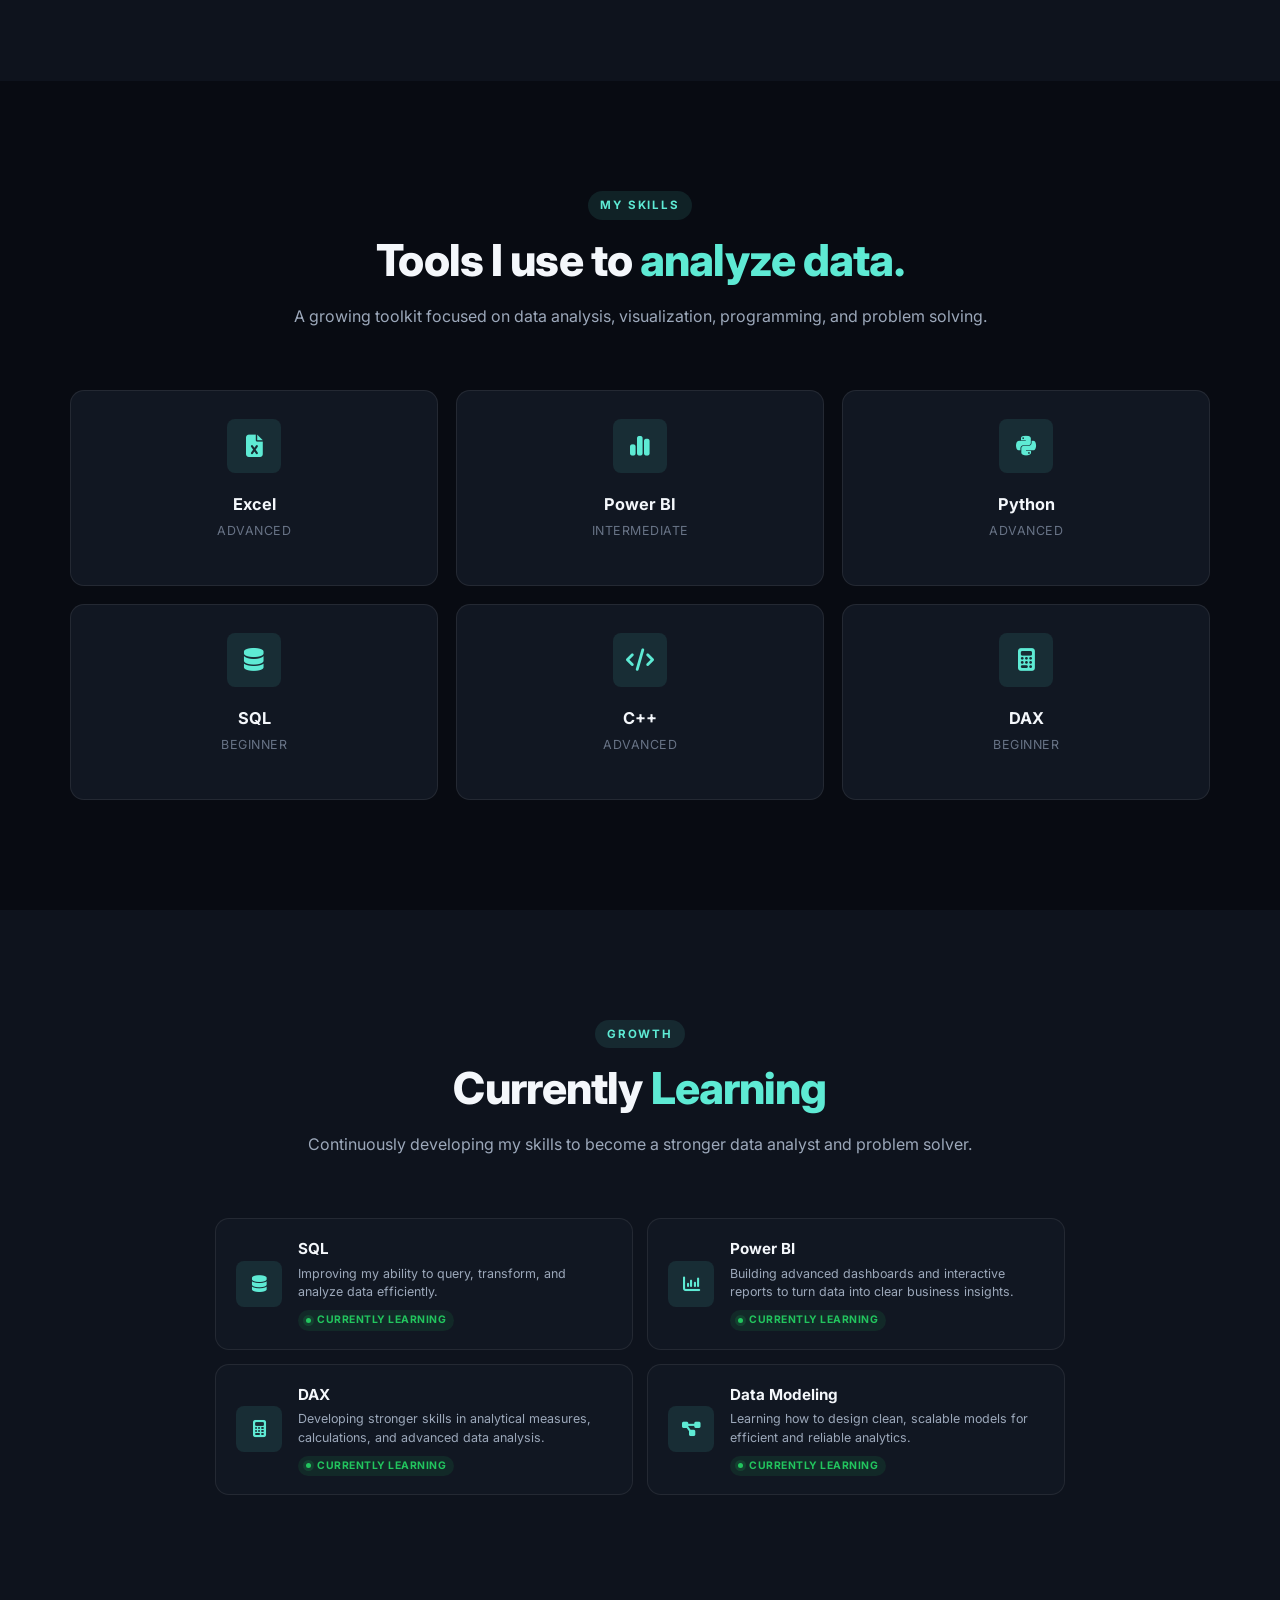
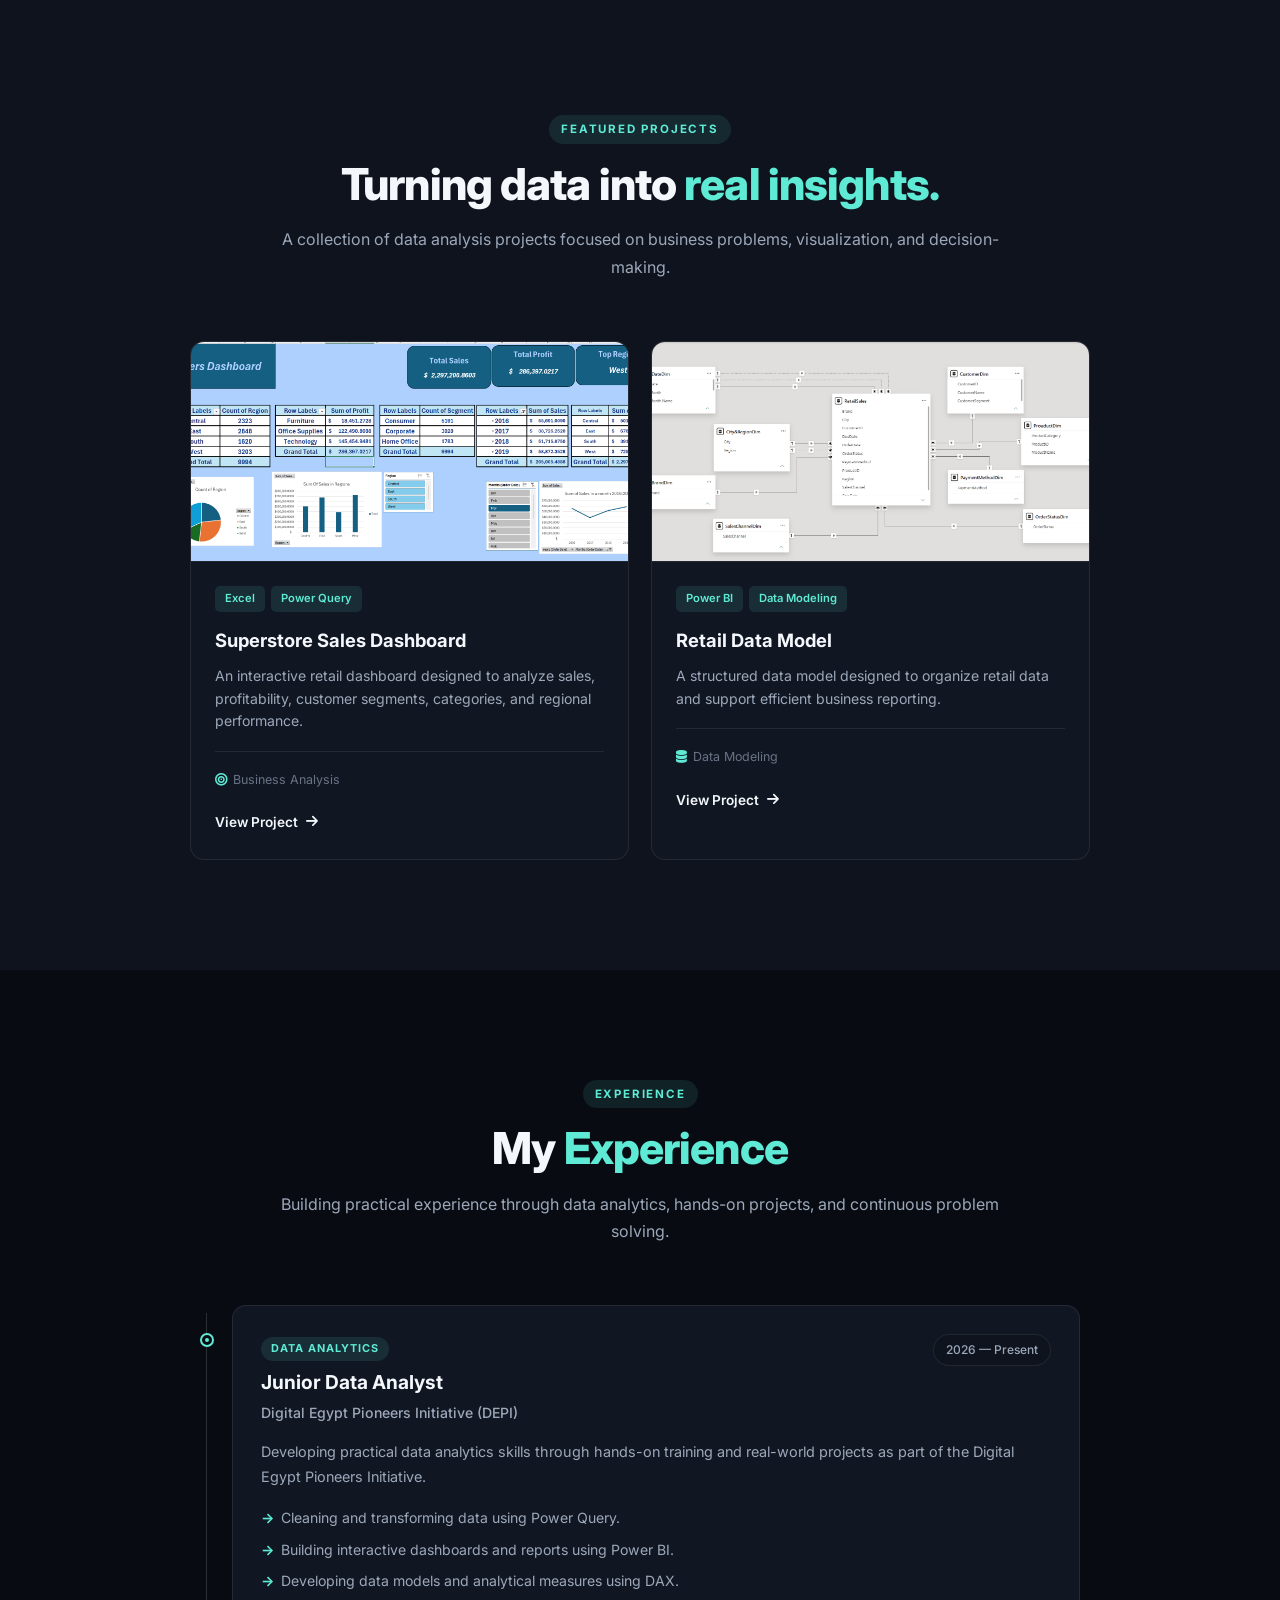
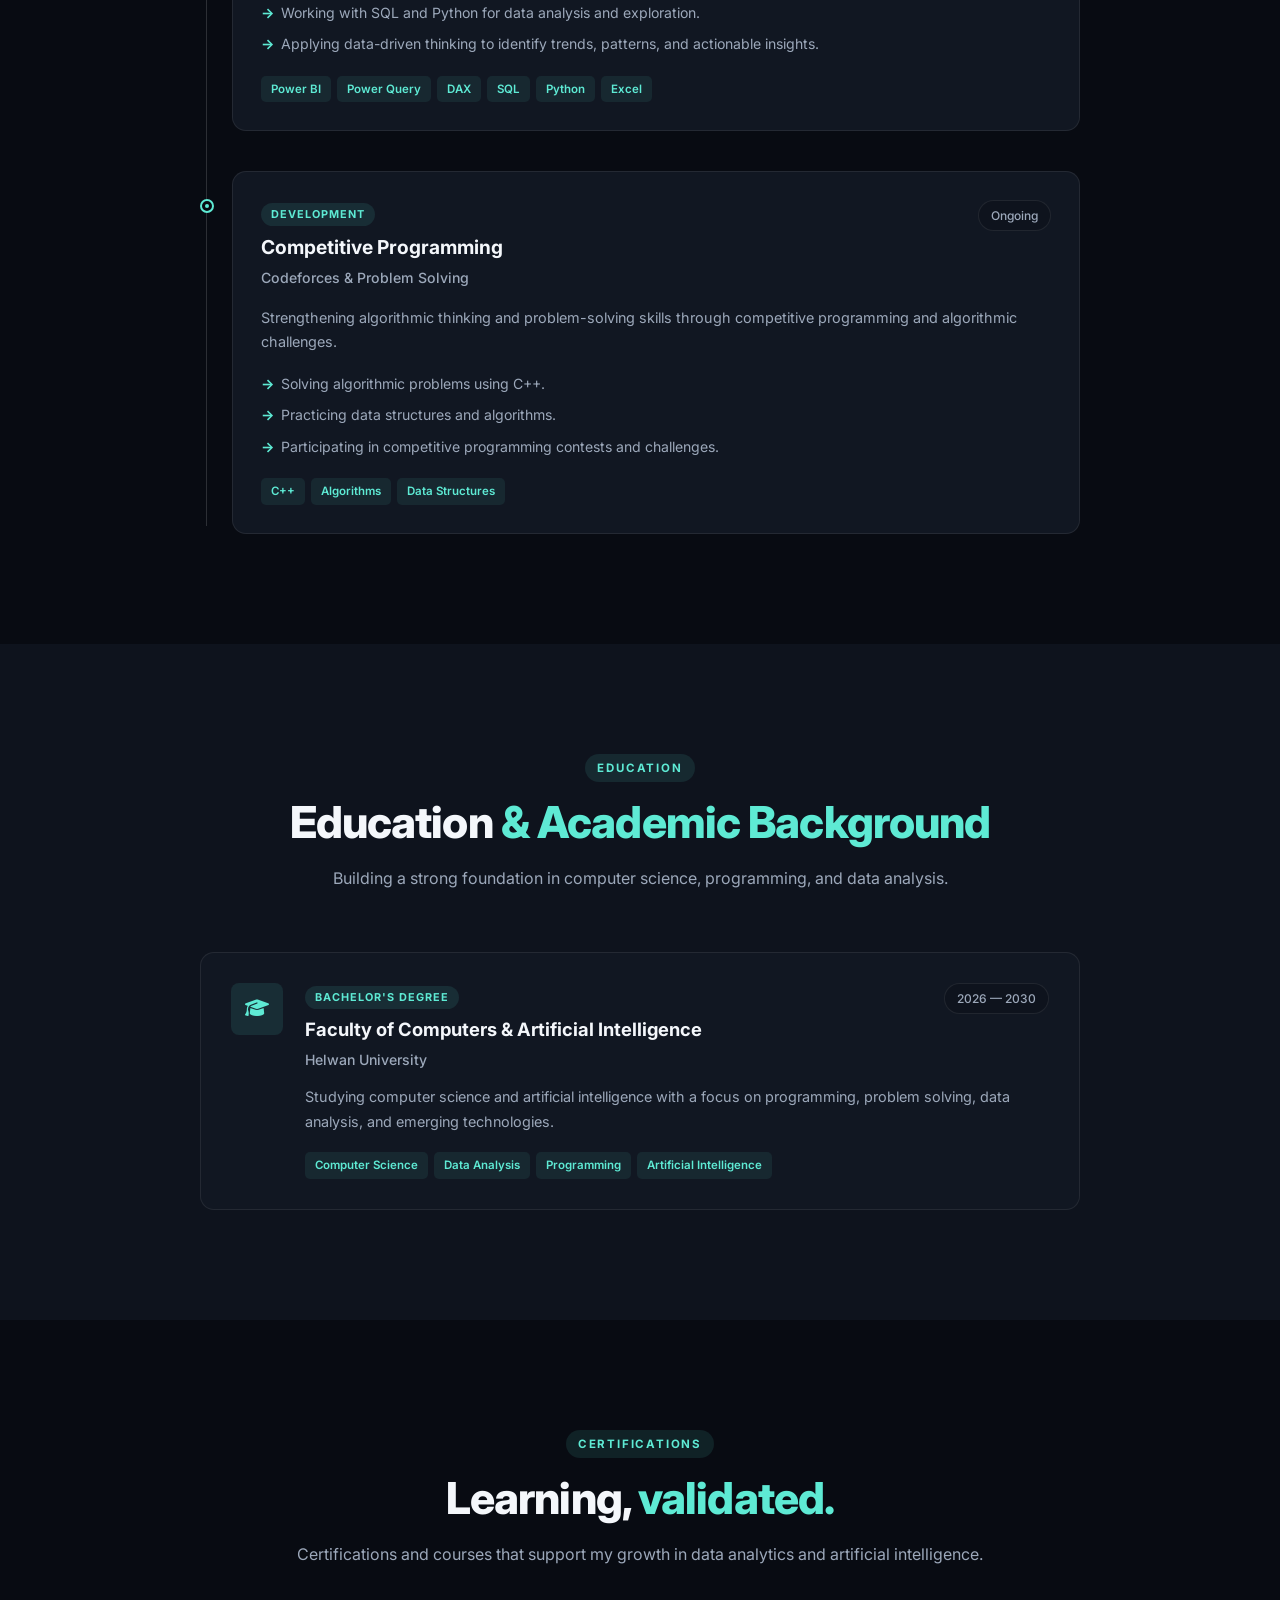
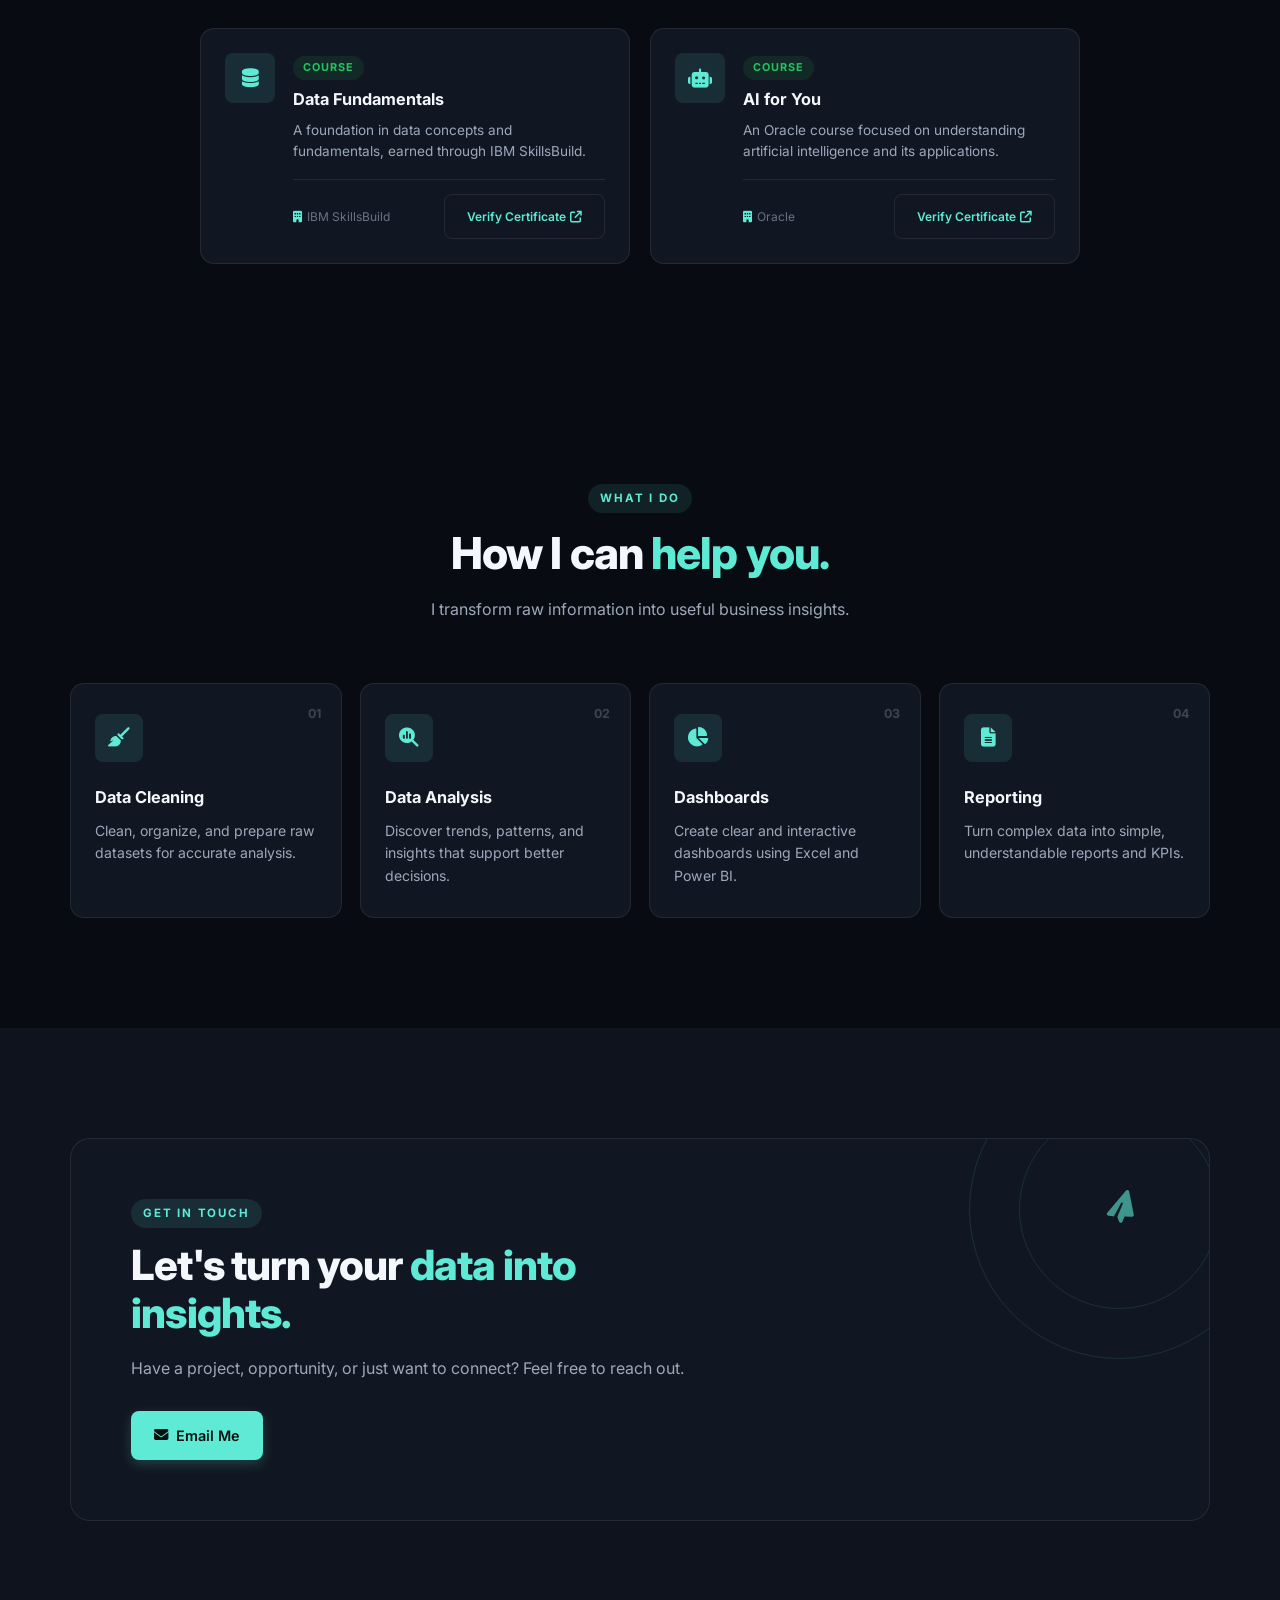
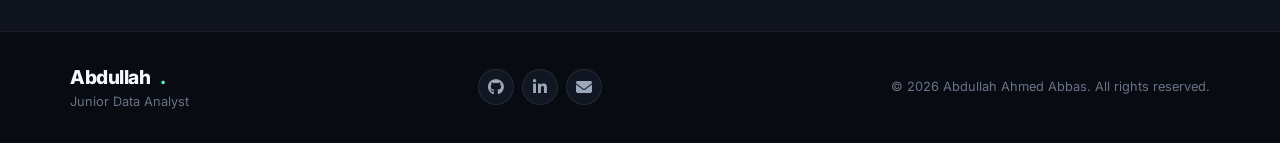
==== commit 82f6b19d: "Add files via upload" ====
--- a/index.html
+++ b/index.html
@@ -29,7 +29,7 @@
       href="https://cdnjs.cloudflare.com/ajax/libs/font-awesome/6.5.2/css/all.min.css"
     />
 
-    <link rel="stylesheet" href="style.css" />
+    <link rel="stylesheet" href="polished-style.css" />
   </head>
 
   <body>
@@ -89,7 +89,10 @@
             <div class="availability-badge">
               <span class="availability-dot"></span>
 
-              <span>Open to Internships, Freelance Projects & Company Opportunities</span>
+              <span
+                >Open to Internships, Freelance Projects & Company
+                Opportunities</span
+              >
             </div>
             <p class="hero-greeting">Hello, I'm</p>
 
@@ -387,6 +390,7 @@
           </div>
 
           <div class="learning-grid reveal">
+            <!-- SQL -->
             <div class="learning-card">
               <div class="learning-icon">
                 <i class="fa-solid fa-database"></i>
@@ -404,23 +408,43 @@
               </div>
             </div>
 
+            <!-- Power BI -->
             <div class="learning-card">
               <div class="learning-icon">
                 <i class="fa-solid fa-chart-column"></i>
               </div>
 
               <div class="learning-content">
-                <h3>Power BI & DAX</h3>
+                <h3>Power BI</h3>
 
                 <p>
-                  Building more advanced dashboards, data models, and analytical
-                  measures.
+                  Building advanced dashboards and interactive reports to turn
+                  data into clear business insights.
                 </p>
 
                 <small>Currently Learning</small>
               </div>
             </div>
 
+            <!-- DAX -->
+            <div class="learning-card">
+              <div class="learning-icon">
+                <i class="fa-solid fa-calculator"></i>
+              </div>
+
+              <div class="learning-content">
+                <h3>DAX</h3>
+
+                <p>
+                  Developing stronger skills in analytical measures,
+                  calculations, and advanced data analysis.
+                </p>
+
+                <small>Currently Learning</small>
+              </div>
+            </div>
+
+            <!-- Data Modeling -->
             <div class="learning-card">
               <div class="learning-icon">
                 <i class="fa-solid fa-diagram-project"></i>
@@ -430,23 +454,8 @@
                 <h3>Data Modeling</h3>
 
                 <p>
-                  Learning how to design clean, scalable models for analytics.
-                </p>
-                <small>Currently Learning</small>
-              </div>
-            </div>
-
-            <div class="learning-card">
-              <div class="learning-icon">
-                <i class="fa-solid fa-square-root-variable"></i>
-              </div>
-
-              <div class="learning-content">
-                <h3>Statistics</h3>
-
-                <p>
-                  Strengthening my understanding of statistics for better data
-                  analysis and interpretation.
+                  Learning how to design clean, scalable models for efficient
+                  and reliable analytics.
                 </p>
 
                 <small>Currently Learning</small>
--- a/polished-style.css
+++ b/polished-style.css
@@ -0,0 +1,3118 @@
+/* ==================================================
+   ROOT TOKENS - ORIGINAL TEAL DESIGN (POLISHED)
+================================================== */
+
+:root {
+  --bg: #080b12;
+  --bg-secondary: #0e131d;
+  --card: #111722;
+  --card-hover: #151c29;
+  --card-soft: rgba(17, 23, 34, 0.7);
+
+  --text: #f4f7fb;
+  --text-secondary: #9ca8ba;
+  --text-muted: #687386;
+
+  --primary: #5eead4;
+  --primary-dark: #2dd4bf;
+  --primary-rgb: 94, 234, 212;
+
+  --success: #22c55e;
+  --success-rgb: 34, 197, 94;
+
+  --border: rgba(255, 255, 255, 0.08);
+  --border-strong: rgba(255, 255, 255, 0.15);
+
+  --shadow: 0 20px 60px rgba(0, 0, 0, 0.25);
+  --shadow-soft: 0 8px 24px rgba(0, 0, 0, 0.15);
+  --shadow-glow: 0 0 30px rgba(94, 234, 212, 0.15);
+
+  --radius-sm: 8px;
+  --radius: 14px;
+  --radius-lg: 20px;
+  --radius-pill: 999px;
+
+  --transition: 0.3s ease;
+  --transition-slow: 0.5s ease;
+}
+body.light-theme {
+  --bg: #f7f7f5;
+  --bg-secondary: #ffffff;
+  --card: #ffffff;
+  --card-hover: #fafaf9;
+
+  --text: #18181b;
+  --text-secondary: #52525b;
+  --text-muted: #71717a;
+
+  --primary: #c2410c;
+  --primary-dark: #9a3412;
+  --primary-rgb: 194, 65, 12;
+
+  --border: rgba(24, 24, 27, 0.1);
+  --shadow: 0 15px 40px rgba(24, 24, 27, 0.08);
+}
+
+/* body.light-theme {
+  --bg: #f7f9fc;
+  --bg-secondary: #ffffff;
+  --card: #ffffff;
+  --card-hover: #f4f6fb;
+  --card-soft: rgba(255, 255, 255, 0.85);
+
+  --text: #1a1f2e;
+  --text-secondary: #5a6478;
+  --text-muted: #8b94a8;
+
+  --primary: #0d9488;
+  --primary-dark: #0f766e;
+  --primary-rgb: 13, 148, 136;
+
+  --border: rgba(0, 0, 0, 0.08);
+  --border-strong: rgba(0, 0, 0, 0.12);
+
+  --shadow: 0 15px 40px rgba(0, 0, 0, 0.08);
+  --shadow-soft: 0 4px 12px rgba(0, 0, 0, 0.05);
+  --shadow-glow: 0 0 30px rgba(13, 148, 136, 0.1);
+} */
+
+/* ==================================================
+   RESET & BASE
+================================================== */
+
+*,
+*::before,
+*::after {
+  margin: 0;
+  padding: 0;
+  box-sizing: border-box;
+}
+
+html {
+  scroll-behavior: smooth;
+  scroll-padding-top: 80px;
+}
+
+body {
+  font-family:
+    "Inter",
+    system-ui,
+    -apple-system,
+    sans-serif;
+  background: var(--bg);
+  color: var(--text);
+  line-height: 1.6;
+  overflow-x: hidden;
+  transition:
+    background var(--transition),
+    color var(--transition);
+  -webkit-font-smoothing: antialiased;
+  -moz-osx-font-smoothing: grayscale;
+}
+
+a {
+  color: inherit;
+  text-decoration: none;
+}
+
+button {
+  font-family: inherit;
+  cursor: pointer;
+  border: none;
+  background: none;
+  color: inherit;
+}
+
+ul {
+  list-style: none;
+}
+
+img {
+  max-width: 100%;
+  display: block;
+}
+
+::selection {
+  background: rgba(var(--primary-rgb), 0.3);
+  color: var(--text);
+}
+
+/* Custom scrollbar */
+::-webkit-scrollbar {
+  width: 10px;
+}
+
+::-webkit-scrollbar-track {
+  background: var(--bg);
+}
+
+::-webkit-scrollbar-thumb {
+  background: var(--primary);
+  border-radius: 10px;
+}
+
+::-webkit-scrollbar-thumb:hover {
+  background: var(--primary-dark);
+}
+
+/* Focus visible for accessibility */
+:focus-visible {
+  outline: 2px solid var(--primary);
+  outline-offset: 2px;
+  border-radius: 4px;
+}
+
+/* ==================================================
+   LAYOUT
+================================================== */
+
+.container {
+  width: min(1140px, 92%);
+  margin-inline: auto;
+}
+
+.section {
+  padding: 110px 0;
+  position: relative;
+}
+
+.section-heading {
+  max-width: 720px;
+  margin-bottom: 60px;
+}
+
+.section-heading.center {
+  margin-inline: auto;
+  text-align: center;
+}
+
+.section-label {
+  display: inline-block;
+  margin-bottom: 14px;
+  padding: 5px 12px;
+  border-radius: var(--radius-pill);
+  background: rgba(var(--primary-rgb), 0.1);
+  color: var(--primary);
+  font-size: 0.72rem;
+  font-weight: 700;
+  letter-spacing: 1.8px;
+  text-transform: uppercase;
+}
+
+.section-heading h2 {
+  font-size: clamp(1.9rem, 4vw, 2.75rem);
+  line-height: 1.2;
+  margin-bottom: 16px;
+  font-weight: 800;
+  letter-spacing: -0.02em;
+}
+
+.section-heading h2 span {
+  color: var(--primary);
+}
+
+.section-heading p {
+  color: var(--text-secondary);
+  font-size: 1rem;
+  line-height: 1.7;
+}
+
+/* ==================================================
+   HEADER & NAVBAR
+================================================== */
+
+.header {
+  position: fixed;
+  top: 0;
+  left: 0;
+  width: 100%;
+  z-index: 1000;
+  background: rgba(8, 11, 18, 0.85);
+  backdrop-filter: blur(16px);
+  -webkit-backdrop-filter: blur(16px);
+  border-bottom: 1px solid var(--border);
+  transition:
+    background var(--transition),
+    border-color var(--transition);
+}
+.light-theme .btn-primary {
+  color: white;
+}
+
+/* body.light-theme .header {
+  background: rgba(247, 249, 252, 0.9);
+} */
+.light-theme .header {
+  background: rgba(245, 247, 251, 0.8);
+}
+
+.navbar {
+  height: 72px;
+  display: flex;
+  align-items: center;
+  justify-content: space-between;
+}
+
+.logo {
+  display: flex;
+  align-items: center;
+  gap: 10px;
+  font-size: 1.4rem;
+  font-weight: 800;
+  letter-spacing: -0.5px;
+}
+
+.logo span {
+  color: var(--primary);
+}
+
+.nav-menu {
+  display: flex;
+  gap: 30px;
+  align-items: center;
+}
+
+.nav-link {
+  position: relative;
+  color: var(--text-secondary);
+  font-size: 0.9rem;
+  font-weight: 500;
+  padding: 6px 0;
+  transition: color var(--transition);
+}
+
+.nav-link:hover,
+.nav-link.active {
+  color: var(--text);
+}
+
+.nav-link::after {
+  content: "";
+  position: absolute;
+  left: 0;
+  bottom: 0;
+  width: 0;
+  height: 2px;
+  background: var(--primary);
+  transition: width var(--transition);
+  border-radius: 2px;
+}
+
+.nav-link:hover::after,
+.nav-link.active::after {
+  width: 100%;
+}
+
+.nav-actions {
+  display: flex;
+  align-items: center;
+  gap: 8px;
+}
+
+.theme-toggle,
+.menu-toggle {
+  width: 40px;
+  height: 40px;
+  border-radius: var(--radius-pill);
+  background: var(--card);
+  border: 1px solid var(--border);
+  color: var(--text);
+  display: grid;
+  place-items: center;
+  transition: var(--transition);
+  font-size: 0.95rem;
+}
+
+.theme-toggle:hover,
+.menu-toggle:hover {
+  background: var(--primary);
+  color: #06110f;
+  border-color: var(--primary);
+  transform: translateY(-2px);
+}
+
+/* body.light-theme .theme-toggle:hover,
+body.light-theme .menu-toggle:hover {
+  color: #ffffff;
+} */
+
+.menu-toggle {
+  display: none;
+}
+
+/* ==================================================
+   PROFILE TRIGGER (NAVBAR AVATAR)
+================================================== */
+
+.profile-trigger {
+  width: 40px;
+  height: 40px;
+  padding: 0;
+  border-radius: 50%;
+  overflow: hidden;
+  border: 2px solid var(--primary);
+  display: block;
+  transition: var(--transition);
+  flex-shrink: 0;
+  background: var(--card);
+}
+
+.profile-trigger:hover {
+  transform: scale(1.08);
+  box-shadow: 0 0 0 4px rgba(var(--primary-rgb), 0.15);
+}
+
+.nav-profile-pic {
+  width: 100%;
+  height: 100%;
+  object-fit: cover;
+  display: block;
+}
+
+/* ==================================================
+   PROFILE MODAL
+================================================== */
+
+.profile-modal {
+  position: fixed;
+  inset: 0;
+  z-index: 3000;
+  display: flex;
+  align-items: center;
+  justify-content: center;
+  padding: 24px;
+  opacity: 0;
+  visibility: hidden;
+  transition:
+    opacity 0.3s ease,
+    visibility 0.3s ease;
+}
+
+.profile-modal.active {
+  opacity: 1;
+  visibility: visible;
+}
+
+.profile-modal-overlay {
+  position: absolute;
+  inset: 0;
+  background: rgba(0, 0, 0, 0.75);
+  backdrop-filter: blur(10px);
+  -webkit-backdrop-filter: blur(10px);
+}
+
+.profile-modal-content {
+  position: relative;
+  z-index: 2;
+  width: min(720px, 100%);
+  display: flex;
+  align-items: center;
+  gap: 40px;
+  padding: 40px;
+  background: var(--card);
+  border: 1px solid var(--border);
+  border-radius: var(--radius-lg);
+  box-shadow: var(--shadow);
+  transform: translateY(20px) scale(0.96);
+  transition: transform 0.3s ease;
+}
+
+.profile-modal.active .profile-modal-content {
+  transform: translateY(0) scale(1);
+}
+
+.profile-modal-close {
+  position: absolute;
+  top: 16px;
+  right: 16px;
+  width: 36px;
+  height: 36px;
+  border-radius: 50%;
+  background: var(--bg-secondary);
+  color: var(--text);
+  display: grid;
+  place-items: center;
+  transition: var(--transition);
+  font-size: 1rem;
+  border: 1px solid var(--border);
+}
+
+.profile-modal-close:hover {
+  background: var(--primary);
+  color: #06110f;
+  border-color: var(--primary);
+  transform: rotate(90deg);
+}
+
+.profile-modal-image {
+  width: 200px;
+  height: 200px;
+  flex-shrink: 0;
+  border-radius: 50%;
+  overflow: hidden;
+  border: 4px solid var(--primary);
+  background: var(--bg-secondary);
+  box-shadow: 0 0 0 6px rgba(var(--primary-rgb), 0.1);
+}
+
+.profile-modal-image img {
+  width: 100%;
+  height: 100%;
+  object-fit: cover;
+}
+
+.profile-modal-info {
+  flex: 1;
+  min-width: 0;
+}
+
+.profile-modal-label {
+  display: inline-block;
+  margin-bottom: 10px;
+  padding: 4px 10px;
+  border-radius: var(--radius-pill);
+  background: rgba(var(--primary-rgb), 0.1);
+  color: var(--primary);
+  font-size: 0.7rem;
+  font-weight: 700;
+  letter-spacing: 1.2px;
+  text-transform: uppercase;
+}
+
+.profile-modal-info h2 {
+  margin-bottom: 12px;
+  font-size: clamp(1.7rem, 3.5vw, 2.3rem);
+  line-height: 1.1;
+  font-weight: 800;
+  letter-spacing: -0.02em;
+}
+
+.profile-modal-info h2 span {
+  color: var(--primary);
+}
+
+.profile-modal-info p {
+  margin-bottom: 20px;
+  color: var(--text-secondary);
+  line-height: 1.65;
+  font-size: 0.92rem;
+}
+
+.profile-contact {
+  display: flex;
+  flex-direction: column;
+  gap: 10px;
+}
+
+.contact-item {
+  display: flex;
+  align-items: center;
+  gap: 12px;
+  padding: 8px 0;
+  color: var(--text-secondary);
+  font-size: 0.85rem;
+  transition: var(--transition);
+}
+
+.contact-item:hover {
+  color: var(--text);
+}
+
+.contact-item > i {
+  width: 20px;
+  color: var(--primary);
+  font-size: 0.95rem;
+  flex-shrink: 0;
+}
+
+.contact-item a {
+  color: var(--text-secondary);
+  transition: color var(--transition);
+}
+
+.contact-item:hover a {
+  color: var(--primary);
+}
+
+/* ==================================================
+   HERO SECTION
+================================================== */
+
+.hero {
+  min-height: 100vh;
+  display: flex;
+  align-items: center;
+  padding-top: 120px;
+  padding-bottom: 60px;
+  position: relative;
+  overflow: hidden;
+}
+
+.hero::before {
+  content: "";
+  position: absolute;
+  width: 500px;
+  height: 500px;
+  top: 100px;
+  right: -150px;
+  background: var(--primary);
+  opacity: 0.06;
+  filter: blur(120px);
+  border-radius: 50%;
+  pointer-events: none;
+  z-index: 0;
+}
+
+.hero-content {
+  display: grid;
+  grid-template-columns: 1.1fr 0.9fr;
+  align-items: center;
+  gap: 60px;
+  position: relative;
+  z-index: 1;
+}
+
+.hero-greeting {
+  display: inline-flex;
+  align-items: center;
+  gap: 8px;
+  padding: 6px 14px;
+  border-radius: var(--radius-pill);
+  background: rgba(var(--primary-rgb), 0.1);
+  color: var(--primary);
+  font-size: 0.85rem;
+  font-weight: 600;
+  margin-bottom: 18px;
+  border: 1px solid rgba(var(--primary-rgb), 0.2);
+}
+
+.hero h1 {
+  font-size: clamp(2.6rem, 5.5vw, 4.5rem);
+  line-height: 1.05;
+  letter-spacing: -0.03em;
+  margin-bottom: 18px;
+  font-weight: 800;
+}
+
+.hero h1 span {
+  display: block;
+  color: var(--primary);
+}
+
+.hero h2 {
+  font-size: clamp(1.2rem, 2.5vw, 1.6rem);
+  color: var(--text-secondary);
+  margin-bottom: 20px;
+  font-weight: 500;
+}
+
+.hero-description {
+  max-width: 540px;
+  color: var(--text-secondary);
+  font-size: 1.02rem;
+  margin-bottom: 32px;
+  line-height: 1.7;
+}
+
+.hero-buttons {
+  display: flex;
+  gap: 12px;
+  flex-wrap: wrap;
+  margin-bottom: 30px;
+}
+
+/* Hero Visual - Dashboard Card */
+.hero-visual {
+  position: relative;
+  min-height: 460px;
+  display: flex;
+  align-items: center;
+  justify-content: center;
+}
+
+.dashboard-card {
+  width: min(420px, 100%);
+  padding: 28px;
+  background: linear-gradient(145deg, var(--card), var(--bg-secondary));
+  border: 1px solid var(--border);
+  border-radius: var(--radius-lg);
+  box-shadow: var(--shadow);
+  position: relative;
+  z-index: 2;
+  transform: rotate(2deg);
+  transition: var(--transition);
+}
+
+.dashboard-card:hover {
+  transform: rotate(0deg) translateY(-6px);
+  border-color: var(--border-strong);
+}
+
+.card-top {
+  display: flex;
+  justify-content: space-between;
+  align-items: flex-start;
+}
+
+.small-label {
+  font-size: 0.65rem;
+  color: var(--primary);
+  letter-spacing: 1.5px;
+  font-weight: 700;
+  text-transform: uppercase;
+}
+
+.card-top h3 {
+  font-size: 1.1rem;
+  margin-top: 4px;
+  font-weight: 700;
+}
+
+.card-icon {
+  width: 44px;
+  height: 44px;
+  display: grid;
+  place-items: center;
+  border-radius: var(--radius-sm);
+  background: rgba(var(--primary-rgb), 0.1);
+  color: var(--primary);
+  font-size: 1.1rem;
+  transition: var(--transition);
+}
+
+.dashboard-card:hover .card-icon {
+  transform: rotate(15deg) scale(1.05);
+  background: rgba(var(--primary-rgb), 0.2);
+}
+
+.chart {
+  height: 180px;
+  margin: 30px 0;
+  position: relative;
+  border-bottom: 1px solid var(--border);
+  background-image: linear-gradient(var(--border) 1px, transparent 1px);
+  background-size: 100% 45px;
+}
+
+.chart-line {
+  position: absolute;
+  width: 100%;
+  height: 100%;
+  clip-path: polygon(
+    0 75%,
+    20% 60%,
+    35% 68%,
+    50% 40%,
+    65% 48%,
+    80% 20%,
+    100% 5%,
+    100% 15%,
+    80% 30%,
+    65% 58%,
+    50% 50%,
+    35% 78%,
+    20% 70%,
+    0 85%
+  );
+  background: linear-gradient(
+    180deg,
+    rgba(var(--primary-rgb), 0.25),
+    rgba(var(--primary-rgb), 0.02)
+  );
+}
+
+.chart-point {
+  position: absolute;
+  width: 10px;
+  height: 10px;
+  background: var(--primary);
+  border-radius: 50%;
+  box-shadow: 0 0 0 4px rgba(var(--primary-rgb), 0.2);
+  transition: var(--transition);
+  cursor: pointer;
+}
+
+.chart-point:hover {
+  transform: scale(1.4);
+  box-shadow: 0 0 0 6px rgba(var(--primary-rgb), 0.3);
+}
+
+.point-1 {
+  left: 18%;
+  top: 61%;
+}
+.point-2 {
+  left: 34%;
+  top: 69%;
+}
+.point-3 {
+  left: 49%;
+  top: 41%;
+}
+.point-4 {
+  left: 64%;
+  top: 49%;
+}
+.point-5 {
+  left: 79%;
+  top: 21%;
+}
+.point-6 {
+  right: 0;
+  top: 6%;
+}
+
+.stats {
+  display: grid;
+  grid-template-columns: repeat(3, 1fr);
+  gap: 10px;
+}
+
+.stat {
+  padding: 12px;
+  border-radius: var(--radius-sm);
+  background: rgba(255, 255, 255, 0.025);
+  border: 1px solid var(--border);
+  transition: var(--transition);
+}
+
+/* body.light-theme .stat {
+  background: rgba(0, 0, 0, 0.02);
+} */
+
+.stat:hover {
+  background: rgba(var(--primary-rgb), 0.05);
+  border-color: rgba(var(--primary-rgb), 0.2);
+}
+
+.stat span {
+  display: block;
+  color: var(--text-muted);
+  font-size: 0.7rem;
+  margin-bottom: 3px;
+  text-transform: uppercase;
+  letter-spacing: 0.5px;
+}
+
+.stat strong {
+  font-size: 0.95rem;
+  font-weight: 700;
+  color: var(--text);
+}
+
+.floating-card {
+  position: absolute;
+  z-index: 3;
+  display: flex;
+  align-items: center;
+  gap: 10px;
+  padding: 12px 16px;
+  background: var(--card);
+  border: 1px solid var(--border);
+  border-radius: var(--radius);
+  box-shadow: var(--shadow);
+  animation: float 4s ease-in-out infinite;
+}
+
+.floating-card i {
+  color: var(--primary);
+  font-size: 1.1rem;
+}
+
+.floating-card strong,
+.floating-card span {
+  display: block;
+  line-height: 1.3;
+}
+
+.floating-card strong {
+  font-size: 0.78rem;
+  font-weight: 700;
+}
+
+.floating-card span {
+  color: var(--text-muted);
+  font-size: 0.68rem;
+}
+
+.floating-card-one {
+  top: 20px;
+  right: 430px;
+}
+
+.floating-card-two {
+  left: 390px;
+  bottom: 30px;
+  animation-delay: -2s;
+}
+
+@keyframes float {
+  0%,
+  100% {
+    transform: translateY(0);
+  }
+  50% {
+    transform: translateY(-10px);
+  }
+}
+
+/* ==================================================
+   BUTTONS
+================================================== */
+
+.btn {
+  display: inline-flex;
+  align-items: center;
+  justify-content: center;
+  gap: 8px;
+  padding: 12px 22px;
+  border-radius: var(--radius-sm);
+  font-size: 0.9rem;
+  font-weight: 600;
+  transition: var(--transition);
+  border: 1px solid transparent;
+  white-space: nowrap;
+  text-decoration: none;
+}
+
+.btn-primary {
+  background: var(--primary);
+  color: #06110f;
+  box-shadow: 0 4px 12px rgba(var(--primary-rgb), 0.2);
+}
+
+.btn-primary:hover {
+  background: var(--primary-dark);
+  transform: translateY(-2px);
+  box-shadow: 0 8px 20px rgba(var(--primary-rgb), 0.3);
+}
+
+/* body.light-theme .btn-primary {
+  color: #ffffff;
+} */
+
+.btn-outline {
+  background: transparent;
+  color: var(--text);
+  border-color: var(--border);
+}
+
+.btn-outline:hover {
+  border-color: var(--primary);
+  color: var(--primary);
+  background: rgba(var(--primary-rgb), 0.05);
+  transform: translateY(-2px);
+}
+
+.social-links {
+  display: flex;
+  gap: 10px;
+}
+
+.social-links a {
+  width: 42px;
+  height: 42px;
+  display: grid;
+  place-items: center;
+  border-radius: 50%;
+  background: var(--card);
+  border: 1px solid var(--border);
+  color: var(--text-secondary);
+  transition: var(--transition);
+}
+
+.social-links a:hover {
+  background: var(--primary);
+  color: #06110f;
+  border-color: var(--primary);
+  transform: translateY(-3px);
+}
+
+/* body.light-theme .social-links a:hover {
+  color: #ffffff;
+} */
+
+/* ==================================================
+   ABOUT SECTION
+================================================== */
+
+.about {
+  background: var(--bg-secondary);
+}
+
+.about-grid {
+  display: grid;
+  grid-template-columns: 0.9fr 1.1fr;
+  gap: 60px;
+  align-items: center;
+}
+
+.about-text p {
+  color: var(--text-secondary);
+  margin-bottom: 18px;
+  font-size: 1rem;
+  line-height: 1.8;
+}
+
+.text-link {
+  display: inline-flex;
+  align-items: center;
+  gap: 8px;
+  color: var(--primary);
+  font-weight: 600;
+  margin-top: 10px;
+  transition: var(--transition);
+}
+
+.text-link:hover {
+  gap: 12px;
+}
+
+.about-cards {
+  display: grid;
+  grid-template-columns: repeat(2, 1fr);
+  gap: 16px;
+}
+
+.about-card {
+  padding: 26px;
+  background: var(--card);
+  border: 1px solid var(--border);
+  border-radius: var(--radius);
+  transition: var(--transition);
+}
+
+.about-card:hover {
+  transform: translateY(-4px);
+  border-color: rgba(var(--primary-rgb), 0.3);
+  box-shadow: var(--shadow-soft);
+}
+
+.about-card i {
+  display: inline-grid;
+  place-items: center;
+  width: 44px;
+  height: 44px;
+  border-radius: var(--radius-sm);
+  background: rgba(var(--primary-rgb), 0.1);
+  color: var(--primary);
+  font-size: 1.2rem;
+  margin-bottom: 18px;
+  transition: var(--transition);
+}
+
+.about-card:hover i {
+  background: var(--primary);
+  color: #06110f;
+  transform: scale(1.05);
+}
+
+/* body.light-theme .about-card:hover i {
+  color: #ffffff;
+} */
+
+.about-card h3 {
+  font-size: 1.02rem;
+  margin-bottom: 8px;
+  font-weight: 700;
+}
+
+.about-card p {
+  color: var(--text-secondary);
+  font-size: 0.88rem;
+  line-height: 1.6;
+}
+
+/* ==================================================
+   SKILLS SECTION
+================================================== */
+
+.skills-grid {
+  display: grid;
+  grid-template-columns: repeat(3, 1fr);
+  gap: 18px;
+}
+
+.skill-card {
+  padding: 28px 24px;
+  background: var(--card);
+  border: 1px solid var(--border);
+  border-radius: var(--radius);
+  transition: var(--transition);
+  text-align: center;
+  display: flex;
+  flex-direction: column;
+  align-items: center;
+}
+
+.skill-card:hover {
+  transform: translateY(-4px);
+  border-color: rgba(var(--primary-rgb), 0.3);
+  box-shadow: var(--shadow-soft);
+}
+
+.skill-icon {
+  width: 54px;
+  height: 54px;
+  display: grid;
+  place-items: center;
+  border-radius: var(--radius-sm);
+  background: rgba(var(--primary-rgb), 0.1);
+  color: var(--primary);
+  font-size: 1.4rem;
+  margin-bottom: 18px;
+  transition: var(--transition);
+}
+
+.skill-card:hover .skill-icon {
+  background: var(--primary);
+  color: #06110f;
+  transform: scale(1.08) rotate(8deg);
+}
+
+/* body.light-theme .skill-card:hover .skill-icon {
+  color: #ffffff;
+} */
+
+.skill-card h3 {
+  font-size: 1.02rem;
+  margin-bottom: 4px;
+  font-weight: 700;
+}
+
+.skill-card p {
+  color: var(--text-muted);
+  font-size: 0.78rem;
+  margin-bottom: 16px;
+  text-transform: uppercase;
+  letter-spacing: 0.5px;
+}
+
+.progress {
+  height: 5px;
+  background: var(--border);
+  border-radius: var(--radius-pill);
+  overflow: hidden;
+  width: 100%;
+}
+
+.progress span {
+  display: block;
+  height: 100%;
+  background: linear-gradient(90deg, var(--primary), var(--primary-dark));
+  border-radius: var(--radius-pill);
+  transition: width 1s ease;
+}
+
+/* ==================================================
+   LEARNING SECTION
+================================================== */
+
+.learning {
+  background: var(--bg-secondary);
+}
+
+.learning-grid {
+  display: grid;
+  grid-template-columns: repeat(2, minmax(0, 1fr));
+  gap: 14px;
+  max-width: 850px;
+  margin: 50px auto 0;
+}
+
+.learning-card {
+  display: flex;
+  align-items: center;
+  gap: 16px;
+  padding: 18px 20px;
+  background: var(--card);
+  border: 1px solid var(--border);
+  border-radius: var(--radius);
+  transition: var(--transition);
+}
+
+.learning-card:hover {
+  border-color: var(--primary);
+  transform: translateY(-3px);
+  box-shadow: var(--shadow-soft);
+}
+
+.learning-icon {
+  width: 46px;
+  height: 46px;
+  flex-shrink: 0;
+  display: grid;
+  place-items: center;
+  border-radius: var(--radius-sm);
+  background: rgba(var(--primary-rgb), 0.1);
+  color: var(--primary);
+  font-size: 1.05rem;
+  transition: var(--transition);
+}
+
+.learning-card:hover .learning-icon {
+  background: var(--primary);
+  color: #06110f;
+}
+
+/* body.light-theme .learning-card:hover .learning-icon {
+  color: #ffffff;
+} */
+
+.learning-content {
+  display: flex;
+  flex-direction: column;
+  gap: 3px;
+  min-width: 0;
+}
+
+.learning-content h3 {
+  font-size: 0.95rem;
+  font-weight: 700;
+}
+
+.learning-content p {
+  color: var(--text-secondary);
+  font-size: 0.78rem;
+  line-height: 1.5;
+}
+
+.learning-content small {
+  display: inline-flex;
+  align-items: center;
+  gap: 6px;
+  margin-top: 5px;
+  padding: 2px 8px;
+  width: fit-content;
+  border-radius: var(--radius-pill);
+  background: rgba(var(--success-rgb), 0.1);
+  color: var(--success);
+  font-size: 0.65rem;
+  font-weight: 700;
+  letter-spacing: 0.5px;
+  text-transform: uppercase;
+}
+
+.learning-content small::before {
+  content: "";
+  width: 5px;
+  height: 5px;
+  border-radius: 50%;
+  background: var(--success);
+  box-shadow: 0 0 0 3px rgba(var(--success-rgb), 0.15);
+}
+
+/* ==================================================
+   PROJECTS SECTION
+================================================== */
+
+.projects {
+  background: var(--bg-secondary);
+}
+
+.projects-grid {
+  display: grid;
+  grid-template-columns: repeat(2, minmax(0, 1fr));
+  gap: 22px;
+  max-width: 900px;
+  margin: 0 auto;
+}
+
+.project-card {
+  overflow: hidden;
+  background: var(--card);
+  border: 1px solid var(--border);
+  border-radius: var(--radius);
+  transition: var(--transition);
+}
+
+.project-card:hover {
+  transform: translateY(-6px);
+  border-color: rgba(var(--primary-rgb), 0.3);
+  box-shadow: var(--shadow);
+}
+
+.project-image {
+  height: 220px;
+  overflow: hidden;
+  background: var(--bg-secondary);
+  border-bottom: 1px solid var(--border);
+}
+
+.project-image img {
+  width: 100%;
+  height: 100%;
+  object-fit: cover;
+  transition: transform 0.5s ease;
+}
+
+.project-card:hover .project-image img {
+  transform: scale(1.05);
+}
+
+.project-content {
+  padding: 24px;
+}
+
+.project-tags {
+  display: flex;
+  flex-wrap: wrap;
+  gap: 6px;
+  margin-bottom: 14px;
+}
+
+.project-tags span {
+  padding: 4px 10px;
+  border-radius: 5px;
+  background: rgba(var(--primary-rgb), 0.1);
+  color: var(--primary);
+  font-size: 0.7rem;
+  font-weight: 600;
+}
+
+.project-content h3 {
+  font-size: 1.15rem;
+  margin-bottom: 10px;
+  font-weight: 700;
+  transition: color var(--transition);
+}
+
+.project-card:hover .project-content h3 {
+  color: var(--primary);
+}
+
+.project-content > p {
+  color: var(--text-secondary);
+  font-size: 0.88rem;
+  margin-bottom: 18px;
+  line-height: 1.6;
+}
+
+.project-meta {
+  margin-bottom: 18px;
+  padding-top: 14px;
+  border-top: 1px solid var(--border);
+}
+
+.project-meta span {
+  color: var(--text-muted);
+  font-size: 0.78rem;
+  display: inline-flex;
+  align-items: center;
+  gap: 6px;
+}
+
+.project-meta i {
+  color: var(--primary);
+}
+
+.project-details-btn {
+  padding: 0;
+}
+
+.project-link {
+  display: inline-flex;
+  align-items: center;
+  gap: 8px;
+  color: var(--text);
+  font-size: 0.85rem;
+  font-weight: 600;
+  transition: var(--transition);
+  padding: 0;
+}
+
+.project-link:hover {
+  color: var(--primary);
+  gap: 12px;
+}
+
+/* Project Modal */
+.project-modal {
+  position: fixed;
+  inset: 0;
+  display: flex;
+  align-items: center;
+  justify-content: center;
+  padding: 24px;
+  z-index: 2000;
+  opacity: 0;
+  visibility: hidden;
+  transition:
+    opacity 0.3s ease,
+    visibility 0.3s ease;
+}
+
+.project-modal.active {
+  opacity: 1;
+  visibility: visible;
+}
+
+.modal-overlay {
+  position: absolute;
+  inset: 0;
+  background: rgba(0, 0, 0, 0.75);
+  backdrop-filter: blur(10px);
+  -webkit-backdrop-filter: blur(10px);
+}
+
+.modal-content {
+  position: relative;
+  width: min(820px, 100%);
+  max-height: 90vh;
+  overflow-y: auto;
+  background: var(--card);
+  border: 1px solid var(--border);
+  border-radius: var(--radius-lg);
+  box-shadow: var(--shadow);
+  transform: translateY(20px) scale(0.97);
+  transition: transform 0.3s ease;
+  z-index: 2;
+}
+
+.project-modal.active .modal-content {
+  transform: translateY(0) scale(1);
+}
+
+.modal-close {
+  position: absolute;
+  top: 16px;
+  right: 16px;
+  width: 38px;
+  height: 38px;
+  border-radius: 50%;
+  background: var(--bg-secondary);
+  color: var(--text);
+  display: grid;
+  place-items: center;
+  z-index: 5;
+  transition: var(--transition);
+  border: 1px solid var(--border);
+}
+
+.modal-close:hover {
+  background: var(--primary);
+  color: #06110f;
+  border-color: var(--primary);
+  transform: rotate(90deg);
+}
+
+.modal-image {
+  height: 280px;
+  display: grid;
+  place-items: center;
+  background: radial-gradient(
+    circle at center,
+    rgba(var(--primary-rgb), 0.08),
+    transparent 65%
+  );
+  border-bottom: 1px solid var(--border);
+  padding: 20px;
+  overflow: hidden;
+}
+
+.modal-image img {
+  width: 80%;
+  height: 100%;
+  object-fit: contain;
+  border-radius: var(--radius-sm);
+}
+
+.modal-body {
+  padding: 32px;
+}
+
+.modal-body h2 {
+  font-size: clamp(1.6rem, 3.5vw, 2.2rem);
+  margin-bottom: 12px;
+  font-weight: 800;
+  letter-spacing: -0.02em;
+}
+
+.modal-description {
+  color: var(--text-secondary);
+  font-size: 0.95rem;
+  margin-bottom: 28px;
+  line-height: 1.7;
+}
+
+.modal-section {
+  margin-top: 26px;
+}
+
+.modal-section h3 {
+  display: flex;
+  align-items: center;
+  gap: 10px;
+  font-size: 0.98rem;
+  margin-bottom: 14px;
+  font-weight: 700;
+}
+
+.modal-section h3 i {
+  color: var(--primary);
+  font-size: 1rem;
+}
+
+.modal-section ul {
+  display: flex;
+  flex-direction: column;
+  gap: 10px;
+}
+
+.modal-section li {
+  position: relative;
+  padding-left: 22px;
+  color: var(--text-secondary);
+  font-size: 0.88rem;
+  line-height: 1.6;
+  transition: var(--transition);
+}
+
+.modal-section li::before {
+  content: "";
+  position: absolute;
+  left: 0;
+  top: 9px;
+  width: 6px;
+  height: 6px;
+  border-radius: 50%;
+  background: var(--primary);
+}
+
+.modal-section li:hover {
+  color: var(--text);
+}
+
+.modal-actions {
+  display: flex;
+  gap: 12px;
+  margin-top: 30px;
+  padding-top: 24px;
+  border-top: 1px solid var(--border);
+}
+
+/* ==================================================
+   EXPERIENCE SECTION
+================================================== */
+
+.experience-timeline {
+  position: relative;
+  max-width: 880px;
+  margin: 50px auto 0;
+  padding-left: 32px;
+}
+
+.experience-timeline::before {
+  content: "";
+  position: absolute;
+  top: 8px;
+  bottom: 8px;
+  left: 6px;
+  width: 1px;
+  background: var(--border-strong);
+}
+
+.experience-item {
+  position: relative;
+  margin-bottom: 40px;
+}
+
+.experience-item:last-child {
+  margin-bottom: 0;
+}
+
+.experience-marker {
+  position: absolute;
+  left: -32px;
+  top: 28px;
+  width: 14px;
+  height: 14px;
+  display: grid;
+  place-items: center;
+  border-radius: 50%;
+  background: var(--bg);
+  border: 2px solid var(--primary);
+  z-index: 2;
+  transition: var(--transition);
+}
+
+.experience-marker span {
+  width: 4px;
+  height: 4px;
+  border-radius: 50%;
+  background: var(--primary);
+}
+
+.experience-item:hover .experience-marker {
+  transform: scale(1.3);
+  box-shadow: 0 0 0 4px rgba(var(--primary-rgb), 0.2);
+}
+
+.experience-content {
+  padding: 28px;
+  background: var(--card);
+  border: 1px solid var(--border);
+  border-radius: var(--radius);
+  transition: var(--transition);
+}
+
+.experience-content:hover {
+  border-color: var(--primary);
+  transform: translateX(4px);
+  box-shadow: var(--shadow-soft);
+}
+
+.experience-top {
+  display: flex;
+  align-items: flex-start;
+  justify-content: space-between;
+  gap: 20px;
+  margin-bottom: 16px;
+  flex-wrap: wrap;
+}
+
+.experience-type {
+  display: inline-block;
+  margin-bottom: 6px;
+  padding: 3px 10px;
+  border-radius: var(--radius-pill);
+  background: rgba(var(--primary-rgb), 0.1);
+  color: var(--primary);
+  font-size: 0.68rem;
+  font-weight: 700;
+  letter-spacing: 1px;
+  text-transform: uppercase;
+}
+
+.experience-content h3 {
+  margin: 0 0 4px;
+  font-size: 1.2rem;
+  font-weight: 700;
+}
+
+.experience-content h4 {
+  margin: 0;
+  color: var(--text-secondary);
+  font-size: 0.88rem;
+  font-weight: 500;
+}
+
+.experience-date {
+  flex-shrink: 0;
+  padding: 5px 12px;
+  border-radius: var(--radius-pill);
+  background: var(--bg-secondary);
+  color: var(--text-secondary);
+  font-size: 0.75rem;
+  font-weight: 500;
+  white-space: nowrap;
+  border: 1px solid var(--border);
+}
+
+.experience-description {
+  margin-bottom: 18px;
+  color: var(--text-secondary);
+  font-size: 0.9rem;
+  line-height: 1.7;
+}
+
+.experience-list {
+  display: flex;
+  flex-direction: column;
+  gap: 9px;
+  margin: 0 0 20px;
+}
+
+.experience-list li {
+  position: relative;
+  padding-left: 20px;
+  color: var(--text-secondary);
+  font-size: 0.88rem;
+  line-height: 1.6;
+}
+
+.experience-list li::before {
+  content: "→";
+  position: absolute;
+  left: 0;
+  color: var(--primary);
+  font-weight: 700;
+}
+
+.experience-tools {
+  display: flex;
+  flex-wrap: wrap;
+  gap: 6px;
+}
+
+.experience-tools span {
+  padding: 4px 10px;
+  border-radius: 5px;
+  background: rgba(var(--primary-rgb), 0.08);
+  color: var(--primary);
+  font-size: 0.72rem;
+  font-weight: 600;
+  transition: var(--transition);
+}
+
+.experience-tools span:hover {
+  background: rgba(var(--primary-rgb), 0.15);
+}
+
+/* ==================================================
+   EDUCATION
+================================================== */
+
+.education {
+  background: var(--bg-secondary);
+}
+
+.education-container {
+  max-width: 880px;
+  margin: 50px auto 0;
+}
+
+.education-card {
+  display: flex;
+  gap: 22px;
+  padding: 30px;
+  background: var(--card);
+  border: 1px solid var(--border);
+  border-radius: var(--radius);
+  transition: var(--transition);
+}
+
+.education-card:hover {
+  border-color: var(--primary);
+  transform: translateY(-3px);
+  box-shadow: var(--shadow-soft);
+}
+
+.education-icon {
+  width: 52px;
+  height: 52px;
+  flex-shrink: 0;
+  display: grid;
+  place-items: center;
+  border-radius: var(--radius-sm);
+  background: rgba(var(--primary-rgb), 0.1);
+  color: var(--primary);
+  font-size: 1.2rem;
+  transition: var(--transition);
+}
+
+.education-card:hover .education-icon {
+  background: var(--primary);
+  color: #06110f;
+}
+
+/* body.light-theme .education-card:hover .education-icon {
+  color: #ffffff;
+} */
+
+.education-content {
+  flex: 1;
+  min-width: 0;
+}
+
+.education-top {
+  display: flex;
+  align-items: flex-start;
+  justify-content: space-between;
+  gap: 20px;
+  margin-bottom: 14px;
+  flex-wrap: wrap;
+}
+
+.education-type {
+  display: inline-block;
+  margin-bottom: 6px;
+  padding: 3px 10px;
+  border-radius: var(--radius-pill);
+  background: rgba(var(--primary-rgb), 0.1);
+  color: var(--primary);
+  font-size: 0.68rem;
+  font-weight: 700;
+  letter-spacing: 1px;
+  text-transform: uppercase;
+}
+
+.education-content h3 {
+  margin: 0 0 4px;
+  font-size: 1.15rem;
+  font-weight: 700;
+}
+
+.education-content h4 {
+  margin: 0;
+  color: var(--text-secondary);
+  font-size: 0.88rem;
+  font-weight: 500;
+}
+
+.education-date {
+  flex-shrink: 0;
+  padding: 5px 12px;
+  border-radius: var(--radius-pill);
+  background: var(--bg-secondary);
+  color: var(--text-secondary);
+  font-size: 0.75rem;
+  font-weight: 500;
+  white-space: nowrap;
+  border: 1px solid var(--border);
+}
+
+.education-content > p {
+  margin: 0 0 18px;
+  color: var(--text-secondary);
+  font-size: 0.9rem;
+  line-height: 1.7;
+}
+
+.education-tags {
+  display: flex;
+  flex-wrap: wrap;
+  gap: 6px;
+}
+
+.education-tags span {
+  padding: 4px 10px;
+  border-radius: 5px;
+  background: rgba(var(--primary-rgb), 0.08);
+  color: var(--primary);
+  font-size: 0.72rem;
+  font-weight: 600;
+  transition: var(--transition);
+}
+
+.education-tags span:hover {
+  background: rgba(var(--primary-rgb), 0.15);
+}
+
+/* ==================================================
+   CERTIFICATIONS
+================================================== */
+
+.certifications-grid {
+  display: grid;
+  grid-template-columns: repeat(2, minmax(0, 1fr));
+  gap: 20px;
+  max-width: 880px;
+  margin: 0 auto;
+}
+
+.certificate-card {
+  display: flex;
+  gap: 18px;
+  padding: 24px;
+  background: var(--card);
+  border: 1px solid var(--border);
+  border-radius: var(--radius);
+  transition: var(--transition);
+}
+
+.certificate-card:hover {
+  border-color: rgba(var(--primary-rgb), 0.3);
+  transform: translateY(-4px);
+  box-shadow: var(--shadow-soft);
+}
+
+.certificate-icon {
+  width: 50px;
+  height: 50px;
+  flex-shrink: 0;
+  display: grid;
+  place-items: center;
+  border-radius: var(--radius-sm);
+  background: rgba(var(--primary-rgb), 0.1);
+  color: var(--primary);
+  font-size: 1.2rem;
+  transition: var(--transition);
+}
+
+.certificate-card:hover .certificate-icon {
+  background: var(--primary);
+  color: #06110f;
+}
+
+/* body.light-theme .certificate-card:hover .certificate-icon {
+  color: #ffffff;
+} */
+
+.certificate-content {
+  flex: 1;
+  min-width: 0;
+}
+
+.certificate-status {
+  display: inline-block;
+  margin-bottom: 6px;
+  padding: 3px 10px;
+  border-radius: var(--radius-pill);
+  background: rgba(var(--success-rgb), 0.1);
+  color: var(--success);
+  font-size: 0.68rem;
+  font-weight: 700;
+  letter-spacing: 1px;
+  text-transform: uppercase;
+}
+
+.certificate-content h3 {
+  font-size: 1.02rem;
+  margin-bottom: 8px;
+  font-weight: 700;
+  transition: color var(--transition);
+}
+
+.certificate-card:hover .certificate-content h3 {
+  color: var(--primary);
+}
+
+.certificate-content p {
+  color: var(--text-secondary);
+  font-size: 0.85rem;
+  margin-bottom: 16px;
+  line-height: 1.6;
+}
+
+.certificate-footer {
+  display: flex;
+  align-items: center;
+  justify-content: space-between;
+  gap: 10px;
+  padding-top: 14px;
+  border-top: 1px solid var(--border);
+}
+
+.certificate-footer span {
+  color: var(--text-muted);
+  font-size: 0.75rem;
+  display: inline-flex;
+  align-items: center;
+  gap: 5px;
+}
+
+.certificate-footer span i {
+  color: var(--primary);
+}
+
+.certificate-footer a {
+  color: var(--primary);
+  font-size: 0.75rem;
+  font-weight: 600;
+  display: inline-flex;
+  align-items: center;
+  gap: 4px;
+  transition: var(--transition);
+  white-space: nowrap;
+}
+
+.certificate-footer a:hover {
+  gap: 7px;
+  color: var(--primary-dark);
+}
+
+/* ==================================================
+   SERVICES
+================================================== */
+
+.services-grid {
+  display: grid;
+  grid-template-columns: repeat(4, 1fr);
+  gap: 18px;
+}
+
+.service-card {
+  position: relative;
+  padding: 30px 24px;
+  background: var(--card);
+  border: 1px solid var(--border);
+  border-radius: var(--radius);
+  transition: var(--transition);
+  overflow: hidden;
+}
+
+.service-card:hover {
+  border-color: rgba(var(--primary-rgb), 0.3);
+  transform: translateY(-4px);
+  box-shadow: var(--shadow-soft);
+}
+
+.service-number {
+  position: absolute;
+  top: 20px;
+  right: 20px;
+  color: var(--text-muted);
+  font-size: 0.78rem;
+  font-weight: 700;
+  opacity: 0.5;
+}
+
+.service-card > i {
+  display: inline-grid;
+  place-items: center;
+  width: 48px;
+  height: 48px;
+  border-radius: var(--radius-sm);
+  background: rgba(var(--primary-rgb), 0.1);
+  color: var(--primary);
+  font-size: 1.2rem;
+  margin-bottom: 22px;
+  transition: var(--transition);
+}
+
+.service-card:hover > i {
+  background: var(--primary);
+  color: #06110f;
+  transform: scale(1.05) rotate(5deg);
+}
+
+/* body.light-theme .service-card:hover > i {
+  color: #ffffff;
+} */
+
+.service-card h3 {
+  font-size: 1.02rem;
+  margin-bottom: 10px;
+  font-weight: 700;
+}
+
+.service-card p {
+  color: var(--text-secondary);
+  font-size: 0.88rem;
+  line-height: 1.6;
+}
+
+/* ==================================================
+   CONTACT
+================================================== */
+
+.contact {
+  background: var(--bg-secondary);
+}
+
+.contact-box {
+  position: relative;
+  padding: 60px;
+  background: var(--card);
+  border: 1px solid var(--border);
+  border-radius: var(--radius-lg);
+  overflow: hidden;
+}
+
+.contact-content {
+  position: relative;
+  z-index: 2;
+  max-width: 600px;
+}
+
+.contact-content h2 {
+  font-size: clamp(1.8rem, 3.5vw, 2.6rem);
+  line-height: 1.15;
+  margin-bottom: 18px;
+  font-weight: 800;
+  letter-spacing: -0.02em;
+}
+
+.contact-content h2 span {
+  color: var(--primary);
+}
+
+.contact-content p {
+  color: var(--text-secondary);
+  margin-bottom: 28px;
+  font-size: 1rem;
+  line-height: 1.7;
+}
+
+.contact-buttons {
+  display: flex;
+  gap: 12px;
+  flex-wrap: wrap;
+}
+
+.contact-decoration {
+  position: absolute;
+  right: -60px;
+  top: -80px;
+  width: 380px;
+  height: 380px;
+  pointer-events: none;
+  opacity: 0.6;
+}
+
+.circle {
+  position: absolute;
+  border-radius: 50%;
+  border: 1px solid rgba(var(--primary-rgb), 0.2);
+}
+
+.circle-one {
+  width: 300px;
+  height: 300px;
+  right: 0;
+  top: 0;
+}
+
+.circle-two {
+  width: 200px;
+  height: 200px;
+  right: 50px;
+  top: 50px;
+}
+
+.contact-decoration > i {
+  position: absolute;
+  right: 135px;
+  top: 135px;
+  color: var(--primary);
+  font-size: 1.8rem;
+  transform: rotate(-20deg);
+}
+
+/* ==================================================
+   FOOTER & BACK TO TOP
+================================================== */
+
+.footer {
+  padding: 30px 0;
+  border-top: 1px solid var(--border);
+}
+
+.footer-content {
+  display: flex;
+  align-items: center;
+  justify-content: space-between;
+  gap: 20px;
+}
+
+.footer .logo {
+  font-size: 1.2rem;
+}
+
+.footer p {
+  color: var(--text-muted);
+  font-size: 0.8rem;
+}
+
+.footer-socials {
+  display: flex;
+  gap: 8px;
+}
+
+.footer-socials a {
+  width: 36px;
+  height: 36px;
+  display: grid;
+  place-items: center;
+  border-radius: 50%;
+  background: var(--card);
+  color: var(--text-secondary);
+  transition: var(--transition);
+  border: 1px solid var(--border);
+}
+
+.footer-socials a:hover {
+  background: var(--primary);
+  color: #06110f;
+  border-color: var(--primary);
+}
+
+/* body.light-theme .footer-socials a:hover {
+  color: #ffffff;
+} */
+
+.back-to-top {
+  position: fixed;
+  right: 20px;
+  bottom: 20px;
+  width: 44px;
+  height: 44px;
+  display: grid;
+  place-items: center;
+  border-radius: var(--radius-sm);
+  background: var(--primary);
+  color: #06110f;
+  opacity: 0;
+  visibility: hidden;
+  transform: translateY(10px);
+  transition: var(--transition);
+  z-index: 999;
+  box-shadow: 0 4px 12px rgba(var(--primary-rgb), 0.3);
+}
+/* 
+body.light-theme .back-to-top {
+  color: #ffffff;
+}
+ */
+.back-to-top.show {
+  opacity: 1;
+  visibility: visible;
+  transform: translateY(0);
+}
+
+.back-to-top:hover {
+  transform: translateY(-3px);
+  background: var(--primary-dark);
+  box-shadow: 0 8px 20px rgba(var(--primary-rgb), 0.4);
+}
+
+/* Reveal Animation */
+.reveal {
+  opacity: 0;
+  transform: translateY(30px);
+  transition:
+    opacity 0.7s ease,
+    transform 0.7s ease;
+}
+
+.reveal.visible {
+  opacity: 1;
+  transform: translateY(0);
+}
+
+/* Availability Badge */
+.availability-badge {
+  display: inline-flex;
+  align-items: center;
+  gap: 8px;
+  width: fit-content;
+  max-width: 100%;
+  padding: 8px 16px;
+  margin-bottom: 20px;
+  border-radius: var(--radius-pill);
+  background: rgba(var(--success-rgb), 0.08);
+  border: 1px solid rgba(var(--success-rgb), 0.25);
+  color: var(--text);
+  font-size: 0.85rem;
+  font-weight: 500;
+}
+
+.availability-dot {
+  width: 8px;
+  height: 8px;
+  border-radius: 50%;
+  background: var(--success);
+  box-shadow: 0 0 0 3px rgba(var(--success-rgb), 0.15);
+  animation: pulse 2s infinite;
+}
+
+@keyframes pulse {
+  0%,
+  100% {
+    opacity: 1;
+  }
+  50% {
+    opacity: 0.5;
+  }
+}
+
+/* =========================================================
+   RESPONSIVE DESIGN
+   Clean mobile layout for:
+   Navbar / Hero Chart / Project Modal / Profile Modal
+========================================================= */
+
+/* =========================
+   TABLET
+========================= */
+
+@media (max-width: 1000px) {
+  .hero-content {
+    grid-template-columns: 1fr;
+
+    gap: 45px;
+
+    text-align: center;
+  }
+
+  .hero-text {
+    display: flex;
+
+    flex-direction: column;
+
+    align-items: center;
+  }
+
+  .hero-description {
+    margin-inline: auto;
+  }
+
+  .hero-buttons,
+  .social-links {
+    justify-content: center;
+  }
+
+  .hero-visual {
+    min-height: 400px;
+  }
+
+  .about-grid {
+    grid-template-columns: 1fr;
+
+    gap: 45px;
+  }
+
+  .skills-grid,
+  .projects-grid,
+  .services-grid {
+    grid-template-columns: repeat(2, minmax(0, 1fr));
+  }
+}
+
+/* =========================================================
+   MOBILE
+========================================================= */
+
+@media (max-width: 768px) {
+  /* ---------- GLOBAL ---------- */
+
+  html,
+  body {
+    width: 100%;
+    max-width: 100%;
+    overflow-x: hidden;
+  }
+
+  .container {
+    width: calc(100% - 32px);
+
+    max-width: none;
+
+    margin-inline: auto;
+  }
+
+  /* =====================================================
+       NAVBAR
+    ===================================================== */
+
+  .navbar {
+    height: 64px;
+
+    padding-inline: 16px;
+  }
+
+  .nav-menu {
+    position: fixed;
+
+    top: 64px;
+    left: 0;
+
+    width: 100%;
+    height: calc(100dvh - 64px);
+
+    padding: 20px 16px;
+
+    display: flex;
+
+    flex-direction: column;
+
+    align-items: stretch;
+
+    gap: 10px;
+
+    background: var(--bg-secondary);
+
+    border-top: 1px solid var(--border);
+
+    border-bottom: 1px solid var(--border);
+
+    transform: translateX(100%);
+
+    transition:
+      transform 0.3s ease,
+      visibility 0.3s ease;
+
+    visibility: hidden;
+
+    overflow-y: auto;
+
+    z-index: 2000;
+  }
+
+  .nav-menu.active {
+    transform: translateX(0);
+
+    visibility: visible;
+  }
+
+  .nav-link {
+    width: 100%;
+
+    padding: 13px 15px;
+
+    border: 1px solid var(--border);
+
+    border-radius: 10px;
+
+    background: var(--card);
+
+    font-size: 0.9rem;
+
+    font-weight: 600;
+
+    text-align: left;
+  }
+
+  .nav-link::after {
+    display: none;
+  }
+
+  .nav-link:hover,
+  .nav-link.active {
+    color: var(--primary);
+
+    border-color: var(--primary);
+
+    background: rgba(var(--primary-rgb), 0.08);
+  }
+
+  .menu-toggle {
+    display: grid;
+
+    place-items: center;
+  }
+
+  .theme-toggle,
+  .menu-toggle {
+    width: 36px;
+
+    height: 36px;
+  }
+
+  .profile-trigger,
+  .nav-profile-pic {
+    width: 36px;
+
+    height: 36px;
+  }
+
+  /* =====================================================
+       HERO
+    ===================================================== */
+
+  .hero {
+    padding-top: 105px;
+
+    overflow: hidden;
+  }
+
+  .hero-content {
+    width: 100%;
+
+    min-width: 0;
+
+    grid-template-columns: 1fr;
+
+    gap: 45px;
+  }
+
+  .hero-text {
+    width: 100%;
+
+    min-width: 0;
+  }
+
+  .hero h1 {
+    width: 100%;
+
+    font-size: clamp(2.6rem, 11vw, 4rem);
+
+    line-height: 0.98;
+
+    letter-spacing: -2.5px;
+  }
+
+  .hero-description {
+    width: 100%;
+
+    max-width: 580px;
+
+    font-size: 0.9rem;
+
+    line-height: 1.7;
+
+    overflow-wrap: break-word;
+  }
+
+  /* =====================================================
+       HERO DASHBOARD / CHART
+    ===================================================== */
+
+  .hero-visual {
+    width: 100%;
+
+    min-width: 0;
+
+    min-height: auto;
+
+    padding: 10px 0 30px;
+  }
+
+  .dashboard-card {
+    width: 100%;
+
+    max-width: 440px;
+
+    min-width: 0;
+
+    padding: 20px;
+
+    transform: none !important;
+
+    margin-inline: auto;
+  }
+
+  .dashboard-card:hover {
+    transform: none !important;
+  }
+
+  .card-top {
+    min-width: 0;
+
+    gap: 12px;
+  }
+
+  .card-top h3 {
+    font-size: 1rem;
+
+    white-space: nowrap;
+  }
+
+  .card-icon {
+    width: 38px;
+
+    height: 38px;
+
+    flex-shrink: 0;
+  }
+
+  .chart {
+    width: 100%;
+
+    height: 155px;
+
+    margin: 28px 0;
+  }
+
+  .chart-point {
+    width: 8px;
+
+    height: 8px;
+  }
+
+  .stats {
+    width: 100%;
+
+    grid-template-columns: repeat(3, minmax(0, 1fr));
+
+    gap: 7px;
+  }
+
+  .stat {
+    min-width: 0;
+
+    padding: 9px 6px;
+
+    text-align: center;
+
+    overflow: hidden;
+  }
+
+  .stat span {
+    font-size: 0.6rem;
+
+    white-space: nowrap;
+  }
+
+  .stat strong {
+    display: block;
+
+    font-size: 0.78rem;
+
+    white-space: nowrap;
+  }
+
+  /* No floating cards on mobile */
+
+  .floating-card {
+    display: none;
+  }
+
+  /* =====================================================
+       PROJECTS
+    ===================================================== */
+
+  .projects-grid {
+    grid-template-columns: 1fr;
+
+    width: 100%;
+  }
+
+  .project-card {
+    width: 100%;
+
+    min-width: 0;
+  }
+
+  .project-image {
+    width: 100%;
+
+    height: 220px;
+
+    overflow: hidden;
+  }
+
+  .project-image img {
+    width: 100%;
+
+    height: 100%;
+
+    object-fit: cover;
+  }
+
+  /* =====================================================
+       VIEW PROJECT MODAL
+    ===================================================== */
+
+  .project-modal {
+    position: fixed;
+
+    inset: 0;
+
+    width: 100%;
+
+    height: 100dvh;
+
+    padding: 10px;
+
+    display: flex;
+
+    align-items: center;
+
+    justify-content: center;
+
+    overflow: hidden;
+  }
+
+  .modal-content {
+    width: 100%;
+
+    max-width: 650px;
+
+    max-height: calc(100dvh - 20px);
+
+    margin: 0;
+
+    border-radius: 18px;
+
+    overflow-y: auto;
+
+    overflow-x: hidden;
+
+    overscroll-behavior: contain;
+
+    -webkit-overflow-scrolling: touch;
+  }
+
+  .modal-image {
+    width: 100%;
+
+    height: 190px;
+
+    flex-shrink: 0;
+  }
+
+  .modal-image img {
+    width: 100%;
+
+    height: 100%;
+
+    object-fit: cover;
+  }
+
+  .modal-body {
+    padding: 22px 18px 25px;
+
+    overflow: visible;
+  }
+
+  .modal-body h2 {
+    font-size: 1.35rem;
+
+    line-height: 1.25;
+
+    overflow-wrap: break-word;
+  }
+
+  .modal-description {
+    font-size: 0.82rem;
+
+    line-height: 1.7;
+  }
+
+  .modal-section {
+    margin-top: 22px;
+  }
+
+  .modal-section h3 {
+    font-size: 0.9rem;
+  }
+
+  .modal-section p,
+  .modal-section li {
+    font-size: 0.78rem;
+
+    line-height: 1.65;
+
+    overflow-wrap: break-word;
+  }
+
+  .modal-actions {
+    display: flex;
+
+    flex-direction: column;
+
+    gap: 9px;
+
+    margin-top: 25px;
+  }
+
+  .modal-actions .btn {
+    width: 100%;
+
+    min-height: 44px;
+  }
+
+  /* =====================================================
+       PROFILE MODAL
+    ===================================================== */
+
+  .profile-modal {
+    position: fixed;
+
+    inset: 0;
+
+    width: 100%;
+
+    height: 100dvh;
+
+    padding: 12px;
+
+    display: flex;
+
+    align-items: center;
+
+    justify-content: center;
+
+    overflow: hidden;
+  }
+
+  .profile-modal-content {
+    width: 100%;
+
+    max-width: 520px;
+
+    max-height: calc(100dvh - 24px);
+
+    display: flex;
+
+    flex-direction: column;
+
+    align-items: center;
+
+    gap: 20px;
+
+    padding: 38px 20px 25px;
+
+    border-radius: 22px;
+
+    text-align: center;
+
+    overflow-y: auto;
+
+    overflow-x: hidden;
+
+    overscroll-behavior: contain;
+
+    -webkit-overflow-scrolling: touch;
+  }
+
+  .profile-modal-image {
+    width: 145px;
+
+    height: 145px;
+
+    flex-shrink: 0;
+  }
+
+  .profile-modal-info {
+    width: 100%;
+
+    min-width: 0;
+  }
+
+  .profile-modal-info p {
+    max-width: 400px;
+
+    margin-inline: auto;
+
+    font-size: 0.82rem;
+
+    line-height: 1.65;
+  }
+
+  .profile-contact {
+    width: 100%;
+
+    max-width: 390px;
+
+    margin: 20px auto 0;
+
+    display: flex;
+
+    flex-direction: column;
+
+    align-items: stretch;
+
+    gap: 9px;
+  }
+
+  .contact-item {
+    width: 100%;
+
+    min-width: 0;
+
+    padding: 10px 12px;
+
+    border: 1px solid var(--border);
+
+    border-radius: 10px;
+
+    display: flex;
+
+    align-items: center;
+
+    gap: 10px;
+
+    text-align: left;
+
+    overflow: hidden;
+  }
+
+  .contact-item span,
+  .contact-item a {
+    min-width: 0;
+
+    overflow: hidden;
+
+    text-overflow: ellipsis;
+
+    white-space: nowrap;
+  }
+
+  .profile-modal-close {
+    top: 12px;
+
+    right: 12px;
+
+    width: 34px;
+
+    height: 34px;
+  }
+
+  /* =====================================================
+       LEARNING / SKILLS
+    ===================================================== */
+
+  .skills-grid,
+  .services-grid,
+  .learning-grid {
+    grid-template-columns: 1fr;
+  }
+
+  /* =====================================================
+       EXPERIENCE
+    ===================================================== */
+
+  .experience-timeline {
+    padding-left: 25px;
+  }
+
+  .experience-timeline::before {
+    left: 4px;
+  }
+
+  .experience-marker {
+    left: -25px;
+  }
+
+  .experience-top,
+  .education-top {
+    flex-direction: column;
+
+    gap: 10px;
+  }
+
+  .experience-date,
+  .education-date {
+    width: fit-content;
+  }
+
+  /* =====================================================
+       EDUCATION
+    ===================================================== */
+
+  .education-card {
+    flex-direction: column;
+
+    padding: 22px;
+  }
+
+  .education-icon {
+    width: 45px;
+
+    height: 45px;
+  }
+
+  /* =====================================================
+       CERTIFICATIONS
+    ===================================================== */
+
+  .certifications-grid {
+    grid-template-columns: 1fr;
+  }
+
+  /* =====================================================
+       CONTACT
+    ===================================================== */
+
+  .contact-box {
+    padding: 40px 22px;
+  }
+
+  /* =====================================================
+       FOOTER
+    ===================================================== */
+
+  .footer-content {
+    flex-direction: column;
+
+    text-align: center;
+
+    gap: 15px;
+  }
+}
+
+/* =========================================================
+   SMALL PHONES
+========================================================= */
+
+@media (max-width: 480px) {
+  .container {
+    width: calc(100% - 28px);
+  }
+
+  /* Navbar */
+
+  .navbar {
+    padding-inline: 13px;
+  }
+
+  .logo {
+    font-size: 1rem;
+
+    gap: 6px;
+  }
+
+  .nav-actions {
+    gap: 5px;
+  }
+
+  .theme-toggle,
+  .menu-toggle {
+    width: 34px;
+
+    height: 34px;
+  }
+
+  .profile-trigger,
+  .nav-profile-pic {
+    width: 34px;
+
+    height: 34px;
+  }
+
+  /* Hero */
+
+  .hero {
+    padding-top: 92px;
+  }
+
+  .hero h1 {
+    font-size: clamp(2.35rem, 13vw, 3.2rem);
+
+    letter-spacing: -2px;
+  }
+
+  .hero h2 {
+    font-size: 1.05rem;
+  }
+
+  .hero-description {
+    font-size: 0.82rem;
+
+    padding-inline: 2px;
+  }
+
+  /* Dashboard */
+
+  .dashboard-card {
+    padding: 17px;
+
+    border-radius: 18px;
+  }
+
+  .card-top h3 {
+    font-size: 0.9rem;
+  }
+
+  .small-label {
+    font-size: 0.58rem;
+  }
+
+  .chart {
+    height: 135px;
+
+    margin: 24px 0;
+  }
+
+  .stats {
+    gap: 5px;
+  }
+
+  .stat {
+    padding: 8px 4px;
+
+    border-radius: 8px;
+  }
+
+  .stat span {
+    font-size: 0.55rem;
+  }
+
+  .stat strong {
+    font-size: 0.68rem;
+  }
+
+  /* Project modal */
+
+  .project-modal {
+    padding: 7px;
+  }
+
+  .modal-content {
+    max-height: calc(100dvh - 14px);
+
+    border-radius: 15px;
+  }
+
+  .modal-image {
+    height: 155px;
+  }
+
+  .modal-body {
+    padding: 20px 16px 22px;
+  }
+
+  /* Profile modal */
+
+  .profile-modal {
+    padding: 8px;
+  }
+
+  .profile-modal-content {
+    max-height: calc(100dvh - 16px);
+
+    padding: 35px 16px 20px;
+
+    gap: 15px;
+
+    border-radius: 18px;
+  }
+
+  .profile-modal-image {
+    width: 120px;
+
+    height: 120px;
+  }
+
+  .profile-modal-info p {
+    font-size: 0.76rem;
+  }
+
+  .contact-item {
+    font-size: 0.72rem;
+  }
+  .availability-badge {
+    width: 320px;
+  }
+}
+
+/* =========================================================
+   VERY SMALL PHONES
+========================================================= */
+
+@media (max-width: 380px) {
+  .container {
+    width: calc(100% - 24px);
+  }
+  .availability-badge {
+    font-size: 0.79rem;
+    width: fit-content;
+  }
+  .navbar {
+    height: 60px;
+  }
+
+  .nav-menu {
+    top: 60px;
+
+    height: calc(100dvh - 60px);
+  }
+
+  .logo {
+    font-size: 0.92rem;
+  }
+
+  .theme-toggle,
+  .menu-toggle,
+  .profile-trigger,
+  .nav-profile-pic {
+    width: 31px;
+
+    height: 31px;
+  }
+
+  .hero {
+    padding-top: 85px;
+  }
+
+  .hero h1 {
+    font-size: 2.25rem;
+  }
+
+  .chart {
+    height: 120px;
+  }
+
+  .profile-modal-image {
+    width: 105px;
+
+    height: 105px;
+  }
+
+  .profile-modal-content {
+    padding-top: 32px;
+  }
+}
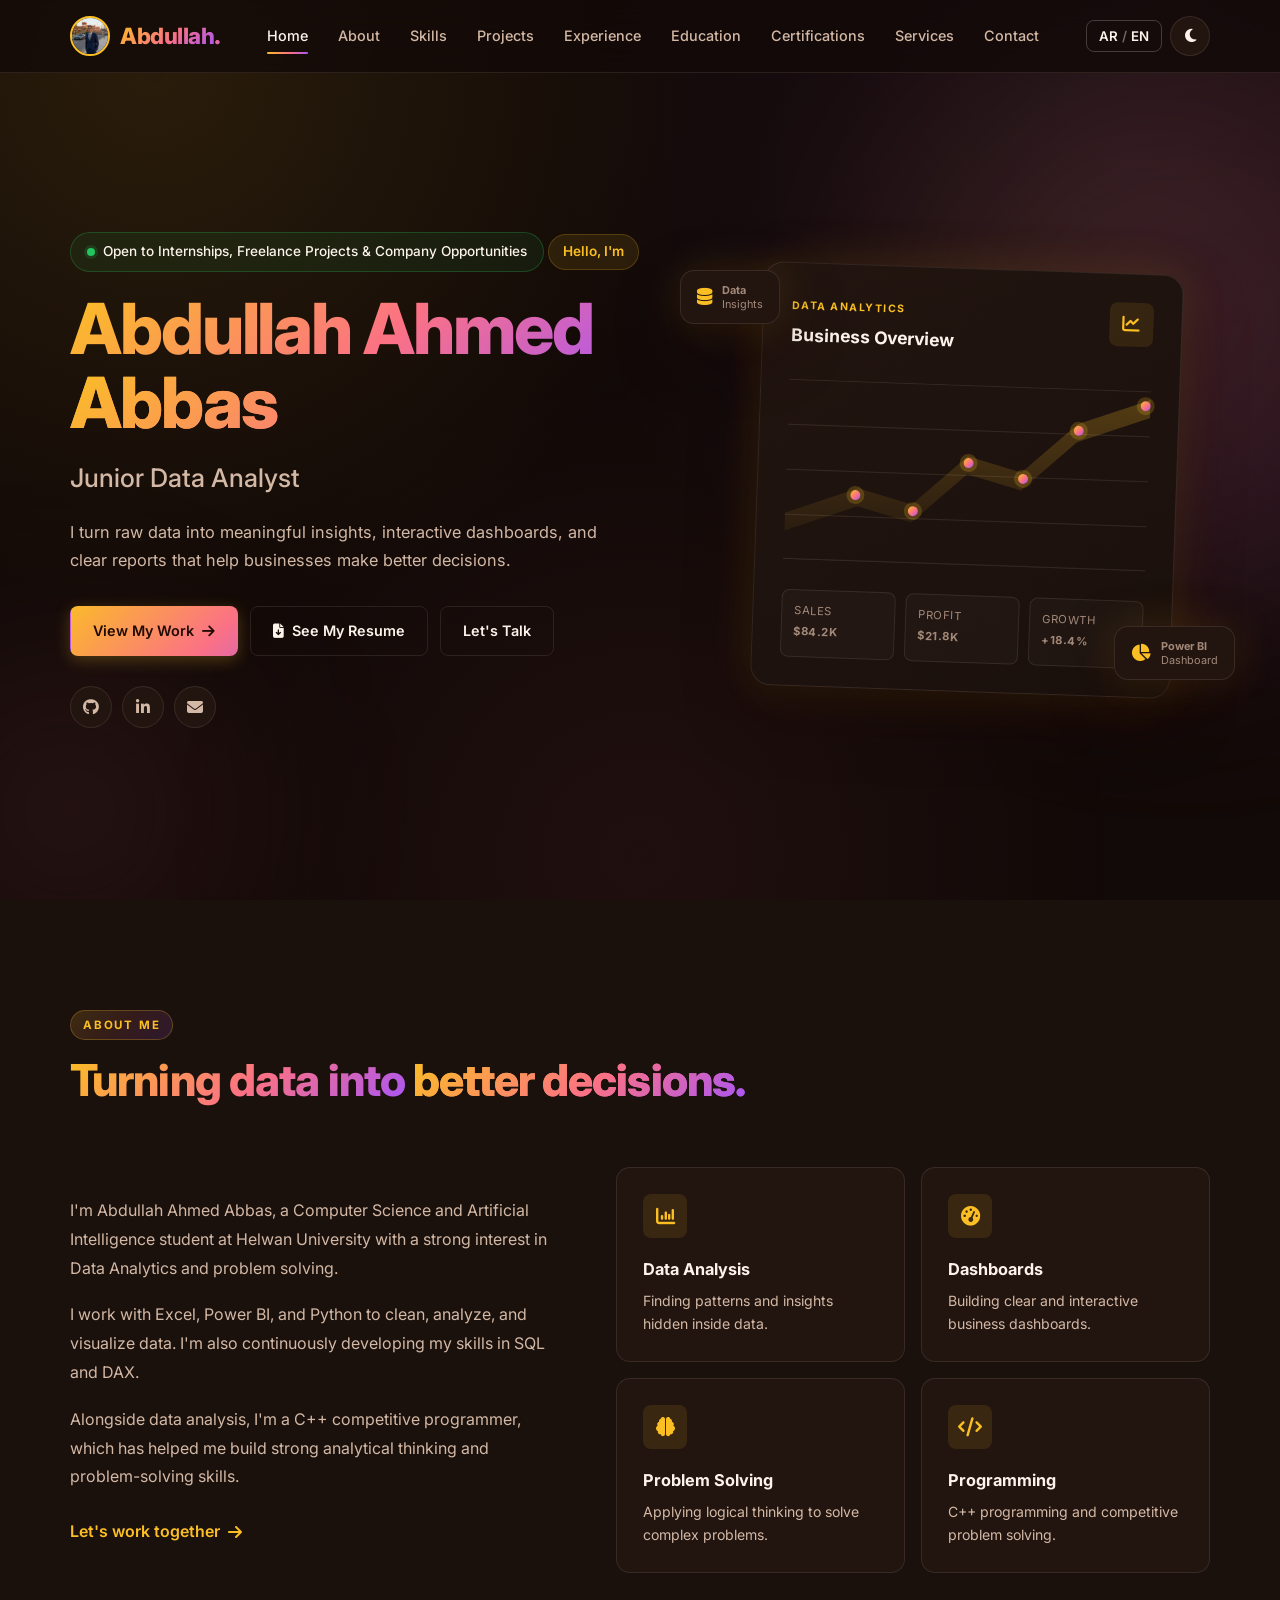
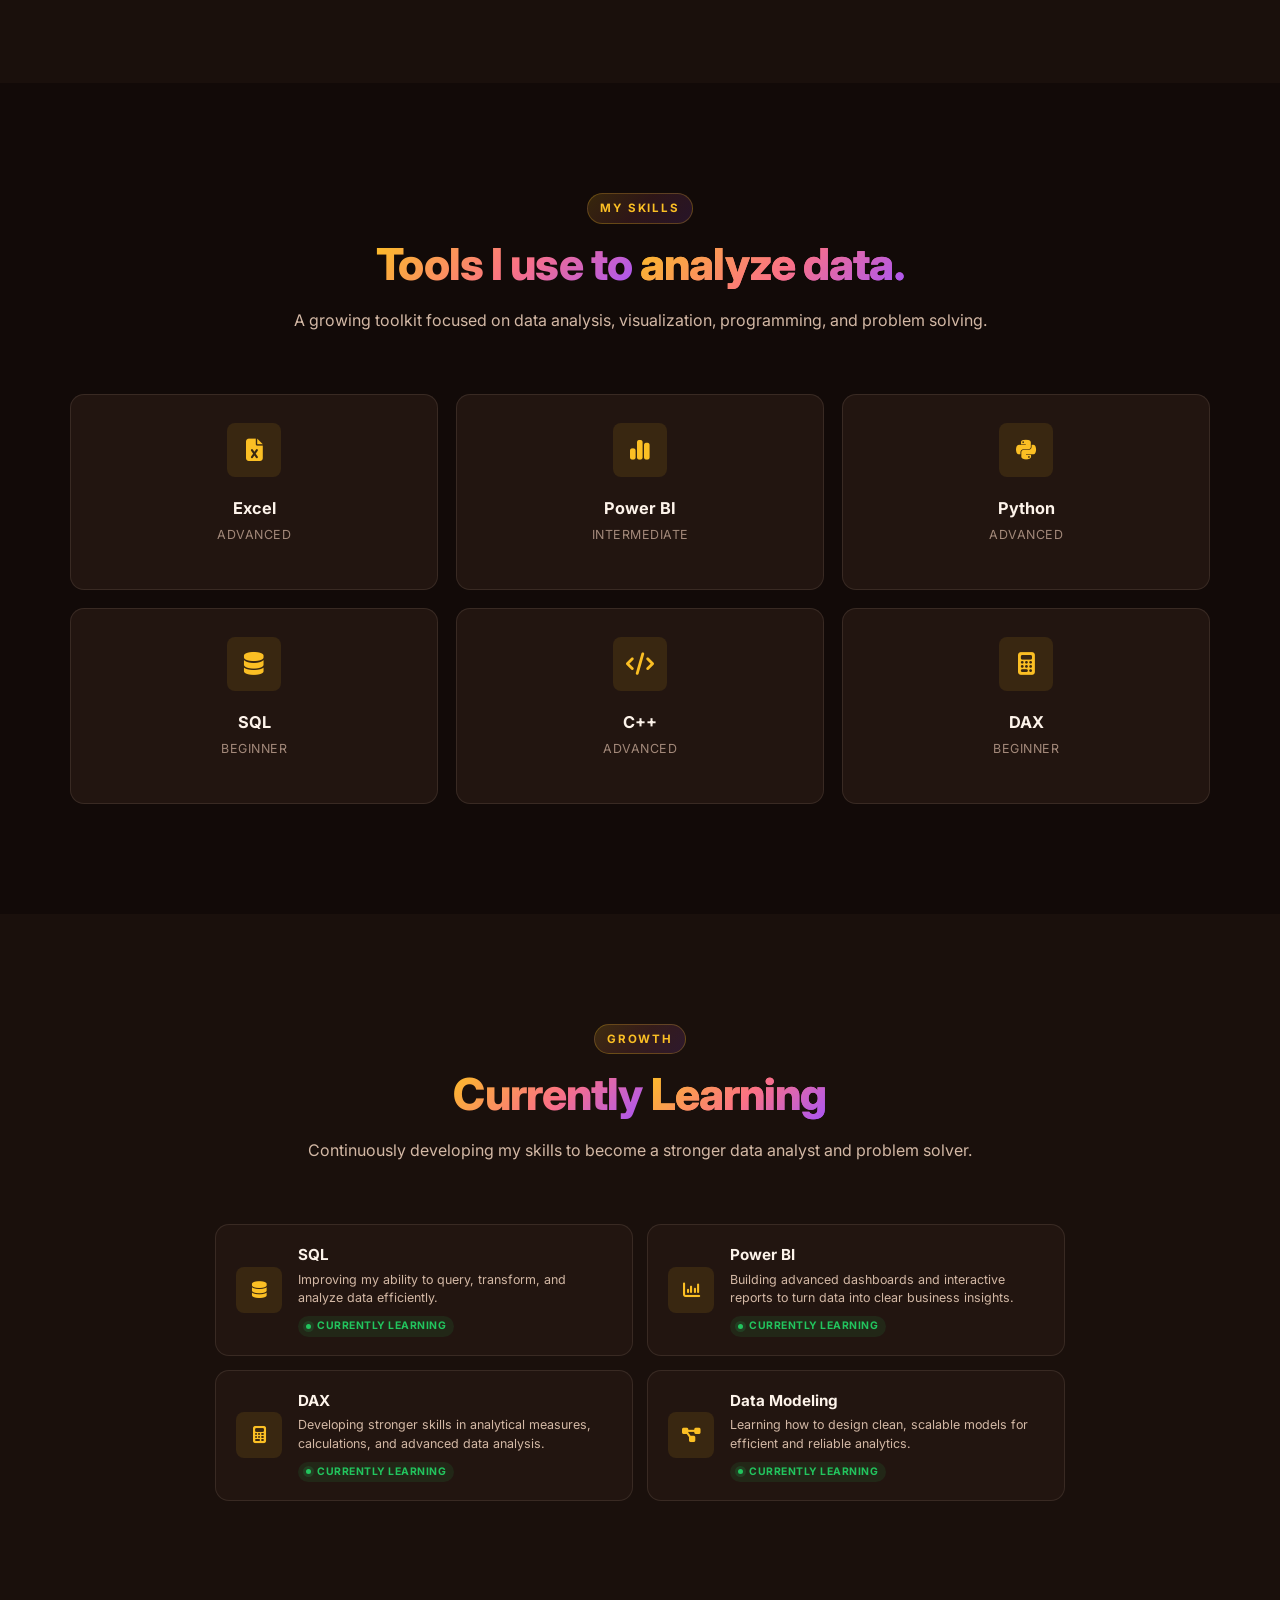
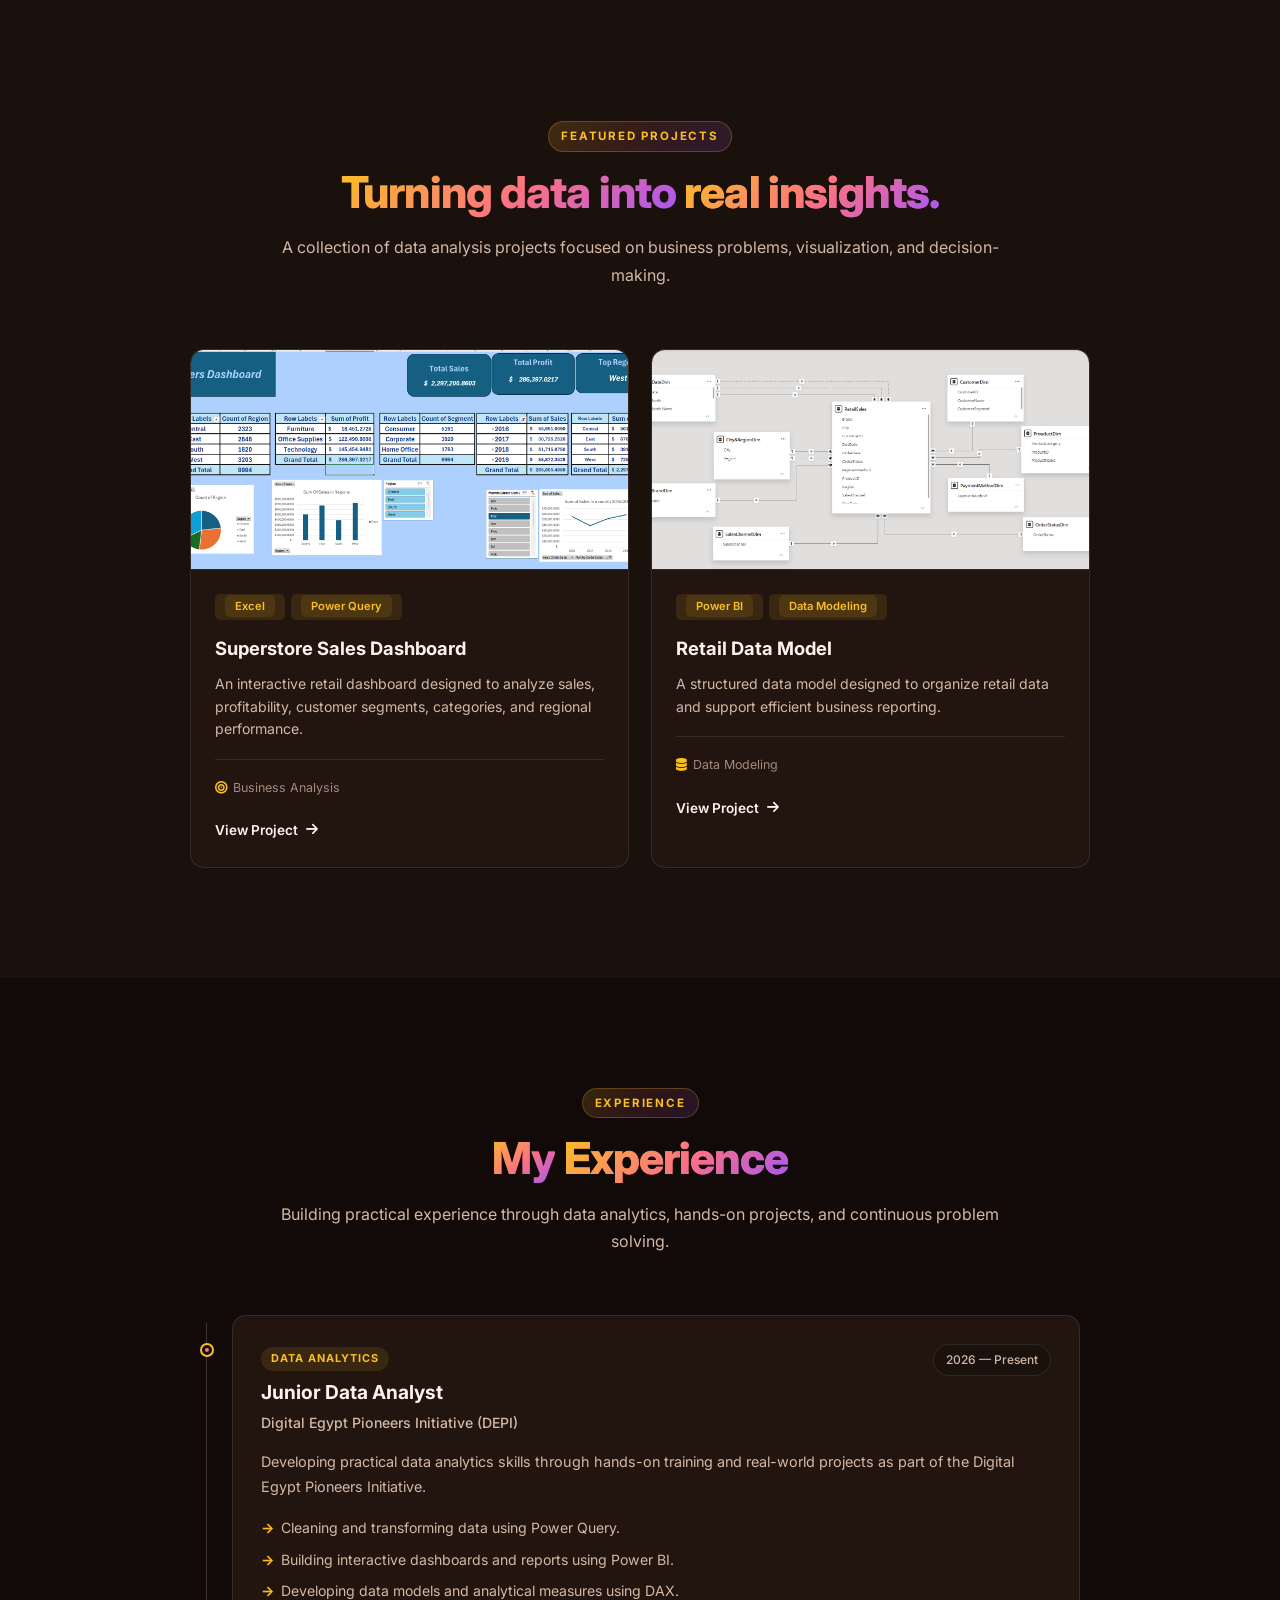
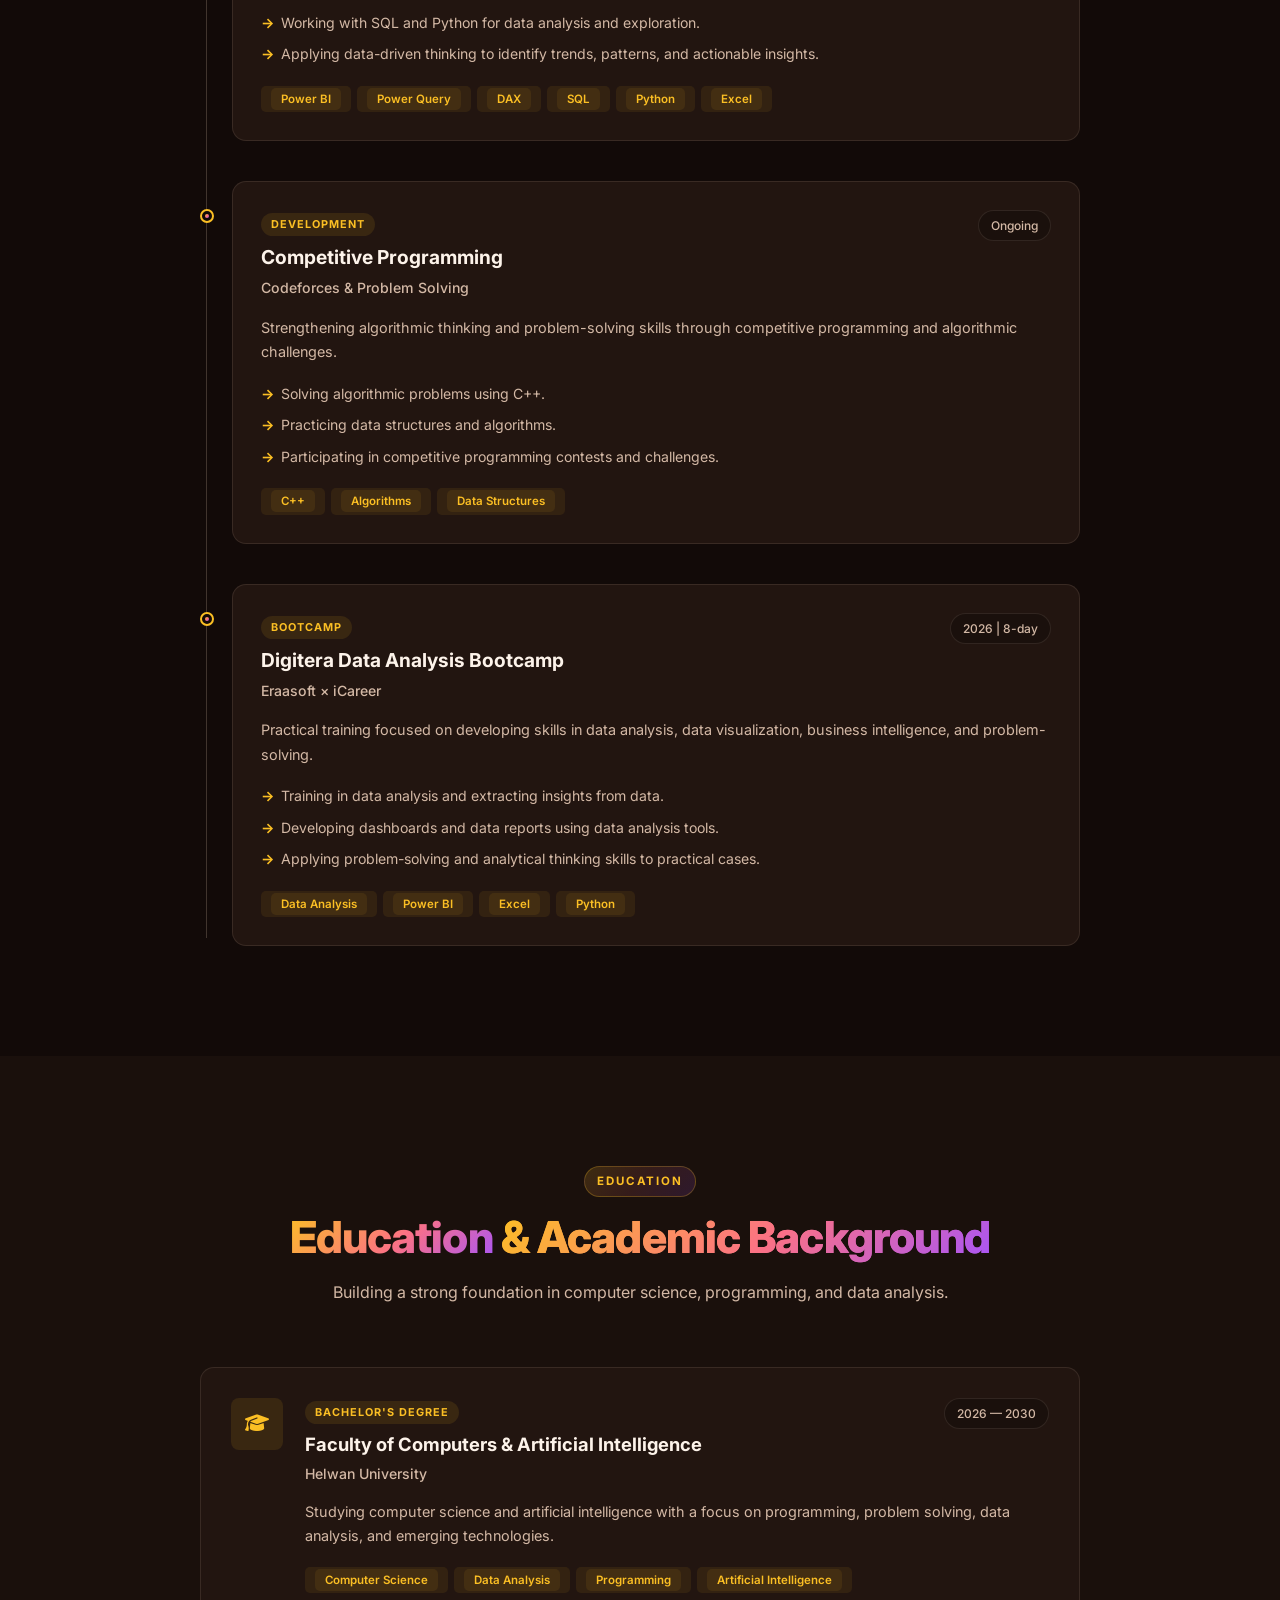
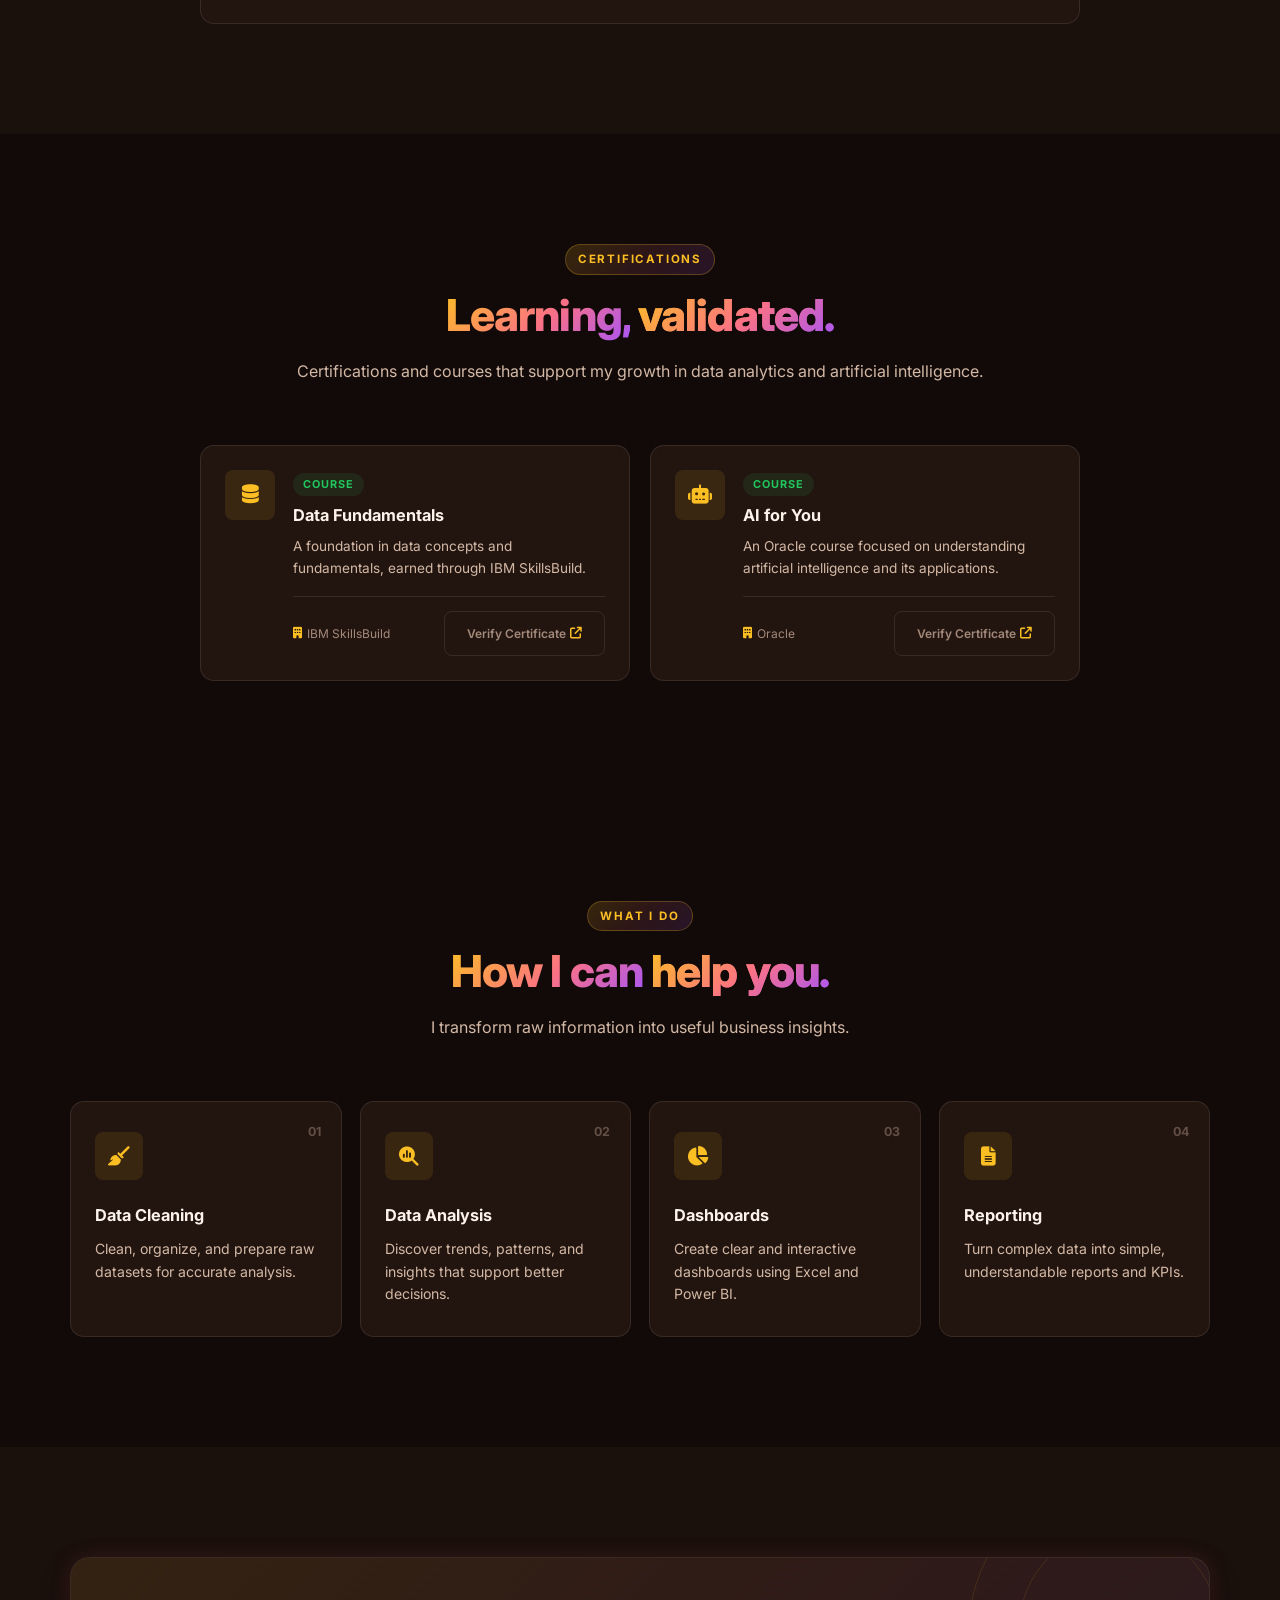
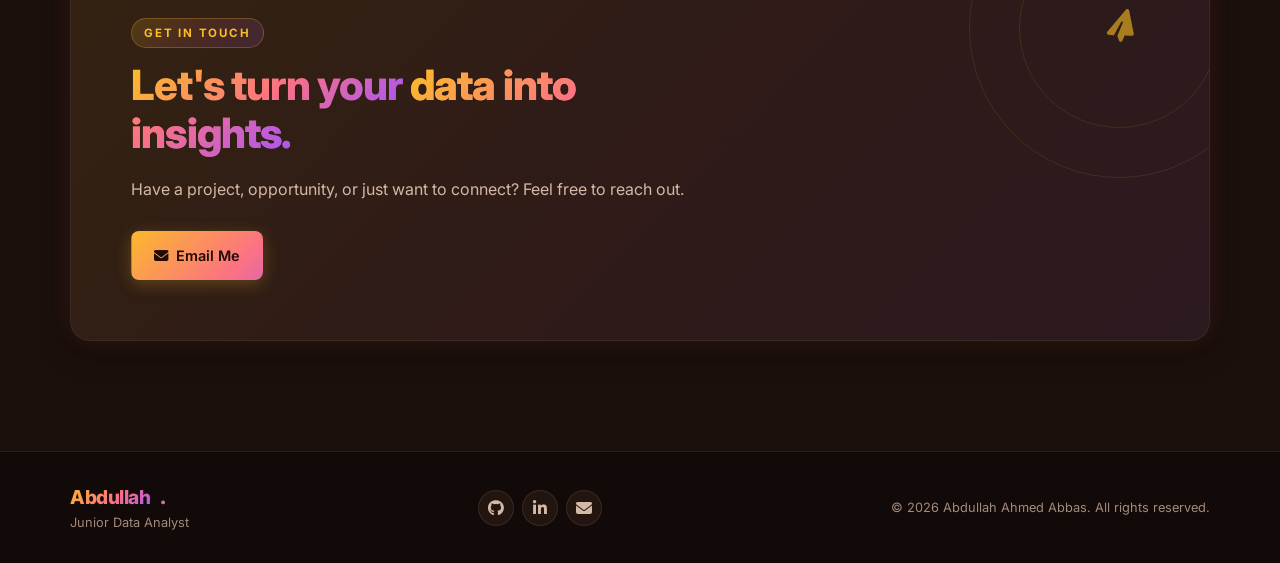
==== commit 04c0a9b9: "Portfolio Updated" ====
--- a/index.html
+++ b/index.html
@@ -1,1122 +1,1624 @@
-<!doctype html>
-<html lang="en">
-  <head>
-    <link
-      rel="icon"
-      type="png"
-      href="src/bc77d6a5-70da-4946-87d7-23442a053304.png"
-    />
-    <meta charset="UTF-8" />
-    <meta name="viewport" content="width=device-width, initial-scale=1.0" />
-
-    <title>Abdullah Ahmed Abbas | Junior Data Analyst</title>
-
-    <meta
-      name="description"
-      content="Abdullah Ahmed Abbas - Junior Data Analyst specializing in Excel, Power BI, Python and data visualization."
-    />
-
-    <link rel="preconnect" href="https://fonts.googleapis.com" />
-    <link rel="preconnect" href="https://fonts.gstatic.com" crossorigin />
-
-    <link
-      href="https://fonts.googleapis.com/css2?family=Inter:wght@400;500;600;700;800&display=swap"
-      rel="stylesheet"
-    />
-
-    <link
-      rel="stylesheet"
-      href="https://cdnjs.cloudflare.com/ajax/libs/font-awesome/6.5.2/css/all.min.css"
-    />
-
-    <link rel="stylesheet" href="polished-style.css" />
-  </head>
-
-  <body>
-    <!-- ================= NAVBAR ================= -->
-
-    <header class="header">
-      <nav class="navbar container">
-        <div class="logo">
-          <button
-            class="profile-trigger"
-            id="profileTrigger"
-            aria-label="View profile"
-          >
-            <img
-              src="src/b2d72f3f-54d6-4200-84ad-3e5b12e2e274.jpeg"
-              alt="Abdullah"
-              class="nav-profile-pic"
-            />
-          </button>
-
-          <a href="#home"> Abdullah<span>.</span> </a>
-        </div>
-        <div class="nav-menu" id="navMenu">
-          <a href="#home" class="nav-link active">Home</a>
-          <a href="#about" class="nav-link">About</a>
-          <a href="#skills" class="nav-link">Skills</a>
-          <a href="#projects" class="nav-link">Projects</a>
-          <a href="#experience" class="nav-link">Experience</a>
-          <a href="#education" class="nav-link">Education</a>
-          <a href="#certifications" class="nav-link">Certifications</a>
-          <a href="#services" class="nav-link">Services</a>
-          <a href="#contact" class="nav-link">Contact</a>
-        </div>
-
-        <div class="nav-actions">
-          <button
-            class="theme-toggle"
-            id="themeToggle"
-            aria-label="Toggle theme"
-          >
-            <i class="fa-solid fa-moon"></i>
-          </button>
-
-          <button class="menu-toggle" id="menuToggle" aria-label="Open menu">
-            <i class="fa-solid fa-bars"></i>
-          </button>
-        </div>
-      </nav>
-    </header>
-
-    <!-- ================= HERO ================= -->
-
-    <main>
-      <section class="hero section" id="home">
-        <div class="container hero-content">
-          <div class="hero-text reveal">
-            <div class="availability-badge">
-              <span class="availability-dot"></span>
-
-              <span
-                >Open to Internships, Freelance Projects & Company
-                Opportunities</span
-              >
-            </div>
-            <p class="hero-greeting">Hello, I'm</p>
-
-            <h1>
-              Abdullah Ahmed
-              <span>Abbas</span>
-            </h1>
-
-            <h2>Junior Data Analyst</h2>
-
-            <p class="hero-description">
-              I turn raw data into meaningful insights, interactive dashboards,
-              and clear reports that help businesses make better decisions.
-            </p>
-
-            <div class="hero-buttons">
-              <a href="#projects" class="btn btn-primary">
-                View My Work
-                <i class="fa-solid fa-arrow-right"></i>
-              </a>
-
-              <a
-                href="src/Abdullah_Ahmed_Abbas_CV.pdf"
-                view="Abdullah_Ahmed_Abbas_Resume.pdf"
-                class="btn btn-outline"
-                target="_blank"
-              >
-                <i class="fa-solid fa-file-arrow-down"></i>
-                See My Resume
-              </a>
-
-              <a href="#contact" class="btn btn-outline"> Let's Talk </a>
-            </div>
-
-            <div class="social-links">
-              <a
-                href="https://github.com/Abdullabbas"
-                target="_blank"
-                aria-label="GitHub"
-              >
-                <i class="fa-brands fa-github"></i>
-              </a>
-
-              <a
-                href="https://www.linkedin.com/in/abdullaaabbas"
-                target="_blank"
-                aria-label="LinkedIn"
-              >
-                <i class="fa-brands fa-linkedin-in"></i>
-              </a>
-
-              <a
-                href="https://mail.google.com/mail/?view=cm&fs=1&to=abbasbodi322@gmail.com"
-                aria-label="Email"
-              >
-                <i class="fa-solid fa-envelope"></i>
-              </a>
-            </div>
-          </div>
-
-          <div class="hero-visual reveal">
-            <div class="dashboard-card">
-              <div class="card-top">
-                <div>
-                  <span class="small-label">DATA ANALYTICS</span>
-                  <h3>Business Overview</h3>
-                </div>
-
-                <div class="card-icon">
-                  <i class="fa-solid fa-chart-line"></i>
-                </div>
-              </div>
-
-              <div class="chart">
-                <div class="chart-line"></div>
-
-                <div class="chart-point point-1"></div>
-                <div class="chart-point point-2"></div>
-                <div class="chart-point point-3"></div>
-                <div class="chart-point point-4"></div>
-                <div class="chart-point point-5"></div>
-                <div class="chart-point point-6"></div>
-              </div>
-
-              <div class="stats">
-                <div class="stat">
-                  <span>Sales</span>
-                  <strong>$84.2K</strong>
-                </div>
-
-                <div class="stat">
-                  <span>Profit</span>
-                  <strong>$21.8K</strong>
-                </div>
-
-                <div class="stat">
-                  <span>Growth</span>
-                  <strong>+18.4%</strong>
-                </div>
-              </div>
-            </div>
-
-            <div class="floating-card floating-card-one">
-              <i class="fa-solid fa-database"></i>
-
-              <div>
-                <strong>Data</strong>
-                <span>Insights</span>
-              </div>
-            </div>
-
-            <div class="floating-card floating-card-two">
-              <i class="fa-solid fa-chart-pie"></i>
-
-              <div>
-                <strong>Power BI</strong>
-                <span>Dashboard</span>
-              </div>
-            </div>
-          </div>
-        </div>
-      </section>
-
-      <!-- ================= ABOUT ================= -->
-
-      <section class="about section" id="about">
-        <div class="container">
-          <div class="section-heading reveal">
-            <span class="section-label">ABOUT ME</span>
-
-            <h2>
-              Turning data into
-              <span>better decisions.</span>
-            </h2>
-          </div>
-
-          <div class="about-grid">
-            <div class="about-text reveal">
-              <p>
-                I'm Abdullah Ahmed Abbas, a Computer Science and Artificial
-                Intelligence student at Helwan University with a strong interest
-                in Data Analytics and problem solving.
-              </p>
-
-              <p>
-                I work with Excel, Power BI, and Python to clean, analyze, and
-                visualize data. I'm also continuously developing my skills in
-                SQL and DAX.
-              </p>
-
-              <p>
-                Alongside data analysis, I'm a C++ competitive programmer, which
-                has helped me build strong analytical thinking and
-                problem-solving skills.
-              </p>
-
-              <a href="#contact" class="text-link">
-                Let's work together
-                <i class="fa-solid fa-arrow-right"></i>
-              </a>
-            </div>
-
-            <div class="about-cards reveal">
-              <div class="about-card">
-                <i class="fa-solid fa-chart-column"></i>
-
-                <h3>Data Analysis</h3>
-
-                <p>Finding patterns and insights hidden inside data.</p>
-              </div>
-
-              <div class="about-card">
-                <i class="fa-solid fa-gauge-high"></i>
-
-                <h3>Dashboards</h3>
-
-                <p>Building clear and interactive business dashboards.</p>
-              </div>
-
-              <div class="about-card">
-                <i class="fa-solid fa-brain"></i>
-
-                <h3>Problem Solving</h3>
-
-                <p>Applying logical thinking to solve complex problems.</p>
-              </div>
-
-              <div class="about-card">
-                <i class="fa-solid fa-code"></i>
-
-                <h3>Programming</h3>
-
-                <p>C++ programming and competitive problem solving.</p>
-              </div>
-            </div>
-          </div>
-        </div>
-      </section>
-
-      <!-- ================= SKILLS ================= -->
-
-      <section class="skills section" id="skills">
-        <div class="container">
-          <div class="section-heading center reveal">
-            <span class="section-label">MY SKILLS</span>
-
-            <h2>
-              Tools I use to
-              <span>analyze data.</span>
-            </h2>
-
-            <p>
-              A growing toolkit focused on data analysis, visualization,
-              programming, and problem solving.
-            </p>
-          </div>
-
-          <div class="skills-grid reveal">
-            <div class="skill-card">
-              <div class="skill-icon excel">
-                <i class="fa-solid fa-file-excel"></i>
-              </div>
-
-              <h3>Excel</h3>
-
-              <p>Advanced</p>
-            </div>
-
-            <div class="skill-card">
-              <div class="skill-icon powerbi">
-                <i class="fa-solid fa-chart-simple"></i>
-              </div>
-
-              <h3>Power BI</h3>
-
-              <p>Intermediate</p>
-            </div>
-
-            <div class="skill-card">
-              <div class="skill-icon python">
-                <i class="fa-brands fa-python"></i>
-              </div>
-
-              <h3>Python</h3>
-
-              <p>Advanced</p>
-            </div>
-
-            <div class="skill-card">
-              <div class="skill-icon sql">
-                <i class="fa-solid fa-database"></i>
-              </div>
-
-              <h3>SQL</h3>
-
-              <p>Beginner</p>
-            </div>
-
-            <div class="skill-card">
-              <div class="skill-icon cpp">
-                <i class="fa-solid fa-code"></i>
-              </div>
-
-              <h3>C++</h3>
-
-              <p>Advanced</p>
-            </div>
-
-            <div class="skill-card">
-              <div class="skill-icon dax">
-                <i class="fa-solid fa-calculator"></i>
-              </div>
-
-              <h3>DAX</h3>
-
-              <p>Beginner</p>
-            </div>
-          </div>
-        </div>
-      </section>
-
-      <!-- ================= CURRENTLY LEARNING ================= -->
-
-      <section class="learning section" id="learning">
-        <div class="container">
-          <div class="section-heading center reveal">
-            <span class="section-label">GROWTH</span>
-
-            <h2>Currently <span>Learning</span></h2>
-
-            <p>
-              Continuously developing my skills to become a stronger data
-              analyst and problem solver.
-            </p>
-          </div>
-
-          <div class="learning-grid reveal">
-            <!-- SQL -->
-            <div class="learning-card">
-              <div class="learning-icon">
-                <i class="fa-solid fa-database"></i>
-              </div>
-
-              <div class="learning-content">
-                <h3>SQL</h3>
-
-                <p>
-                  Improving my ability to query, transform, and analyze data
-                  efficiently.
-                </p>
-
-                <small>Currently Learning</small>
-              </div>
-            </div>
-
-            <!-- Power BI -->
-            <div class="learning-card">
-              <div class="learning-icon">
-                <i class="fa-solid fa-chart-column"></i>
-              </div>
-
-              <div class="learning-content">
-                <h3>Power BI</h3>
-
-                <p>
-                  Building advanced dashboards and interactive reports to turn
-                  data into clear business insights.
-                </p>
-
-                <small>Currently Learning</small>
-              </div>
-            </div>
-
-            <!-- DAX -->
-            <div class="learning-card">
-              <div class="learning-icon">
-                <i class="fa-solid fa-calculator"></i>
-              </div>
-
-              <div class="learning-content">
-                <h3>DAX</h3>
-
-                <p>
-                  Developing stronger skills in analytical measures,
-                  calculations, and advanced data analysis.
-                </p>
-
-                <small>Currently Learning</small>
-              </div>
-            </div>
-
-            <!-- Data Modeling -->
-            <div class="learning-card">
-              <div class="learning-icon">
-                <i class="fa-solid fa-diagram-project"></i>
-              </div>
-
-              <div class="learning-content">
-                <h3>Data Modeling</h3>
-
-                <p>
-                  Learning how to design clean, scalable models for efficient
-                  and reliable analytics.
-                </p>
-
-                <small>Currently Learning</small>
-              </div>
-            </div>
-          </div>
-        </div>
-      </section>
-
-      <!-- ================= PROJECTS ================= -->
-
-      <section class="projects section" id="projects">
-        <div class="container">
-          <div class="section-heading center reveal">
-            <span class="section-label">FEATURED PROJECTS</span>
-
-            <h2>
-              Turning data into
-              <span>real insights.</span>
-            </h2>
-
-            <p>
-              A collection of data analysis projects focused on business
-              problems, visualization, and decision-making.
-            </p>
-          </div>
-
-          <div class="projects-grid">
-            <!-- ================= PROJECT 1 ================= -->
-
-            <article class="project-card reveal">
-              <!-- 1. الصورةتحطها هنا فوق خالص مكان الـ dashboard-preview القديم -->
-              <div class="project-image project-one">
-                <img
-                  src="src/Screenshot 2026-08-31 080354.png"
-                  alt="Superstore Sales Dashboard"
-                />
-              </div>
-
-              <!-- 2. باقي الكارت زي ما هو وما تحطش فيه أي صور تحت -->
-              <div class="project-content">
-                <div class="project-tags">
-                  <span>Excel</span>
-                  <span>Power Query</span>
-                </div>
-
-                <h3>Superstore Sales Dashboard</h3>
-
-                <p>
-                  An interactive retail dashboard designed to analyze sales,
-                  profitability, customer segments, categories, and regional
-                  performance.
-                </p>
-
-                <div class="project-meta">
-                  <span>
-                    <i class="fa-solid fa-bullseye"></i>
-                    Business Analysis
-                  </span>
-                </div>
-
-                <button
-                  class="project-link project-details-btn"
-                  data-project="superstore"
-                >
-                  View Project
-                  <i class="fa-solid fa-arrow-right"></i>
-                </button>
-              </div>
-            </article>
-            <!-- ================= PROJECT 2 ================= -->
-
-            <article class="project-card reveal">
-              <div class="project-image project-one">
-                <img
-                  src="src/Screenshot 2026-08-31 090422.png"
-                  alt="Retail Data Relationships"
-                />
-              </div>
-
-              <div class="project-content">
-                <div class="project-tags">
-                  <span>Power BI</span>
-                  <span>Data Modeling</span>
-                </div>
-
-                <h3>Retail Data Model</h3>
-
-                <p>
-                  A structured data model designed to organize retail data and
-                  support efficient business reporting.
-                </p>
-
-                <div class="project-meta">
-                  <span>
-                    <i class="fa-solid fa-database"></i>
-                    Data Modeling
-                  </span>
-                </div>
-
-                <button
-                  class="project-link project-details-btn"
-                  data-project="retail-model"
-                >
-                  View Project
-                  <i class="fa-solid fa-arrow-right"></i>
-                </button>
-              </div>
-            </article>
-
-            <!-- ================= ADD MORE PROJECTS HERE ================= -->
-
-            <!--
-            <article class="project-card reveal">
-
-                Your next project...
-
-            </article>
-            -->
-          </div>
-        </div>
-      </section>
-
-      <!-- ================= PROJECT DETAILS MODAL ================= -->
-
-      <div class="project-modal" id="projectModal">
-        <div class="modal-overlay" id="modalOverlay"></div>
-
-        <div class="modal-content">
-          <button class="modal-close" id="modalClose">
-            <i class="fa-solid fa-xmark"></i>
-          </button>
-
-          <div class="modal-image" id="modalImage">
-            <div class="modal-image-placeholder">
-              <i class="fa-solid fa-chart-column"></i>
-            </div>
-          </div>
-
-          <div class="modal-body">
-            <div class="project-tags" id="modalTags"></div>
-
-            <h2 id="modalTitle"></h2>
-
-            <p class="modal-description" id="modalDescription"></p>
-
-            <div class="modal-section">
-              <h3>
-                <i class="fa-solid fa-bullseye"></i>
-                Project Goal
-              </h3>
-
-              <p id="modalGoal"></p>
-            </div>
-
-            <div class="modal-section">
-              <h3>
-                <i class="fa-solid fa-screwdriver-wrench"></i>
-                What I Did
-              </h3>
-
-              <ul id="modalProcess"></ul>
-            </div>
-
-            <div class="modal-section">
-              <h3>
-                <i class="fa-solid fa-lightbulb"></i>
-                Key Insights
-              </h3>
-
-              <ul id="modalInsights"></ul>
-            </div>
-
-            <div class="modal-actions">
-              <a
-                href="#"
-                id="modalGithub"
-                target="_blank"
-                class="btn btn-outline"
-              >
-                <i class="fa-brands fa-github"></i>
-                GitHub
-              </a>
-
-              <a
-                href="#"
-                id="modalLive"
-                target="_blank"
-                class="btn btn-primary"
-              >
-                <i class="fa-solid fa-arrow-up-right-from-square"></i>
-                Live Project
-              </a>
-            </div>
-          </div>
-        </div>
-      </div>
-
-      <!-- ================= EXPERIENCE ================= -->
-
-      <section class="experience section" id="experience">
-        <div class="container">
-          <div class="section-heading center reveal">
-            <span class="section-label">EXPERIENCE</span>
-            <h2>My <span>Experience</span></h2>
-            <p>
-              Building practical experience through data analytics, hands-on
-              projects, and continuous problem solving.
-            </p>
-          </div>
-
-          <div class="experience-timeline reveal">
-            <!-- DEPI -->
-            <div class="experience-item">
-              <div class="experience-marker">
-                <span></span>
-              </div>
-
-              <div class="experience-content">
-                <div class="experience-top">
-                  <div>
-                    <span class="experience-type"> DATA ANALYTICS </span>
-                    <h3>Junior Data Analyst</h3>
-                    <h4>Digital Egypt Pioneers Initiative (DEPI)</h4>
-                  </div>
-
-                  <span class="experience-date"> 2026 — Present </span>
-                </div>
-
-                <p class="experience-description">
-                  Developing practical data analytics skills through hands-on
-                  training and real-world projects as part of the Digital Egypt
-                  Pioneers Initiative.
-                </p>
-
-                <ul class="experience-list">
-                  <li>Cleaning and transforming data using Power Query.</li>
-                  <li>
-                    Building interactive dashboards and reports using Power BI.
-                  </li>
-                  <li>
-                    Developing data models and analytical measures using DAX.
-                  </li>
-                  <li>
-                    Working with SQL and Python for data analysis and
-                    exploration.
-                  </li>
-                  <li>
-                    Applying data-driven thinking to identify trends, patterns,
-                    and actionable insights.
-                  </li>
-                </ul>
-
-                <div class="experience-tools">
-                  <span>Power BI</span>
-                  <span>Power Query</span>
-                  <span>DAX</span>
-                  <span>SQL</span>
-                  <span>Python</span>
-                  <span>Excel</span>
-                </div>
-              </div>
-            </div>
-
-            <!-- COMPETITIVE PROGRAMMING -->
-            <div class="experience-item">
-              <div class="experience-marker">
-                <span></span>
-              </div>
-
-              <div class="experience-content">
-                <div class="experience-top">
-                  <div>
-                    <span class="experience-type"> DEVELOPMENT </span>
-                    <h3>Competitive Programming</h3>
-                    <h4>Codeforces & Problem Solving</h4>
-                  </div>
-
-                  <span class="experience-date"> Ongoing </span>
-                </div>
-
-                <p class="experience-description">
-                  Strengthening algorithmic thinking and problem-solving skills
-                  through competitive programming and algorithmic challenges.
-                </p>
-
-                <ul class="experience-list">
-                  <li>Solving algorithmic problems using C++.</li>
-                  <li>Practicing data structures and algorithms.</li>
-                  <li>
-                    Participating in competitive programming contests and
-                    challenges.
-                  </li>
-                </ul>
-
-                <div class="experience-tools">
-                  <span>C++</span>
-                  <span>Algorithms</span>
-                  <span>Data Structures</span>
-                </div>
-              </div>
-            </div>
-          </div>
-        </div>
-      </section>
-
-      <!-- ================= EDUCATION ================= -->
-
-      <section class="education section" id="education">
-        <div class="container">
-          <div class="section-heading center reveal">
-            <span class="section-label">Education</span>
-
-            <h2>Education <span>& Academic Background</span></h2>
-
-            <p>
-              Building a strong foundation in computer science, programming, and
-              data analysis.
-            </p>
-          </div>
-
-          <div class="education-container">
-            <div class="education-card">
-              <div class="education-icon">
-                <i class="fa-solid fa-graduation-cap"></i>
-              </div>
-
-              <div class="education-content">
-                <div class="education-top">
-                  <div>
-                    <span class="education-type"> BACHELOR'S DEGREE </span>
-
-                    <h3>Faculty of Computers & Artificial Intelligence</h3>
-
-                    <h4>Helwan University</h4>
-                  </div>
-
-                  <span class="education-date"> 2026 — 2030 </span>
-                </div>
-
-                <p>
-                  Studying computer science and artificial intelligence with a
-                  focus on programming, problem solving, data analysis, and
-                  emerging technologies.
-                </p>
-
-                <div class="education-tags">
-                  <span>Computer Science</span>
-                  <span>Data Analysis</span>
-                  <span>Programming</span>
-                  <span>Artificial Intelligence</span>
-                </div>
-              </div>
-            </div>
-          </div>
-        </div>
-      </section>
-      <!-- ================= CERTIFICATIONS ================= -->
-
-      <section class="certifications section" id="certifications">
-        <div class="container">
-          <div class="section-heading center reveal">
-            <span class="section-label">CERTIFICATIONS</span>
-
-            <h2>
-              Learning,
-              <span>validated.</span>
-            </h2>
-
-            <p>
-              Certifications and courses that support my growth in data
-              analytics and artificial intelligence.
-            </p>
-          </div>
-
-          <div class="certifications-grid">
-            <!-- IBM Data Fundamentals -->
-
-            <div class="certificate-card reveal">
-              <div class="certificate-icon">
-                <i class="fa-solid fa-database"></i>
-              </div>
-
-              <div class="certificate-content">
-                <span class="certificate-status"> COURSE </span>
-
-                <h3>Data Fundamentals</h3>
-
-                <p>
-                  A foundation in data concepts and fundamentals, earned through
-                  IBM SkillsBuild.
-                </p>
-
-                <div class="certificate-footer">
-                  <span>
-                    <i class="fa-solid fa-building"></i>
-                    IBM SkillsBuild
-                  </span>
-
-                  <a
-                    href="src/IBM Data Fundamentals Certificate.pdf"
-                    view="IBM Data Fundamentals Certificate.pdf"
-                    class="btn btn-outline"
-                    target="_blank"
-                  >
-                    Verify Certificate
-                    <i class="fa-solid fa-arrow-up-right-from-square"></i>
-                  </a>
-                </div>
-              </div>
-            </div>
-
-            <!-- Oracle AI for You -->
-
-            <div class="certificate-card reveal">
-              <div class="certificate-icon">
-                <i class="fa-solid fa-robot"></i>
-              </div>
-
-              <div class="certificate-content">
-                <span class="certificate-status"> COURSE </span>
-
-                <h3>AI for You</h3>
-
-                <p>
-                  An Oracle course focused on understanding artificial
-                  intelligence and its applications.
-                </p>
-
-                <div class="certificate-footer">
-                  <span>
-                    <i class="fa-solid fa-building"></i>
-                    Oracle
-                  </span>
-
-                  <a
-                    href="src/Oracle AI for u  Certificate.pdf"
-                    view="AI For You From Oracle.pdf"
-                    class="btn btn-outline"
-                    target="_blank"
-                  >
-                    Verify Certificate
-                    <i class="fa-solid fa-arrow-up-right-from-square"></i>
-                  </a>
-                </div>
-              </div>
-            </div>
-          </div>
-        </div>
-      </section>
-      <!-- ================= SERVICES ================= -->
-
-      <section class="services section" id="services">
-        <div class="container">
-          <div class="section-heading center reveal">
-            <span class="section-label">WHAT I DO</span>
-
-            <h2>
-              How I can
-              <span>help you.</span>
-            </h2>
-
-            <p>I transform raw information into useful business insights.</p>
-          </div>
-
-          <div class="services-grid">
-            <div class="service-card reveal">
-              <div class="service-number">01</div>
-
-              <i class="fa-solid fa-broom"></i>
-
-              <h3>Data Cleaning</h3>
-
-              <p>
-                Clean, organize, and prepare raw datasets for accurate analysis.
-              </p>
-            </div>
-
-            <div class="service-card reveal">
-              <div class="service-number">02</div>
-
-              <i class="fa-solid fa-magnifying-glass-chart"></i>
-
-              <h3>Data Analysis</h3>
-
-              <p>
-                Discover trends, patterns, and insights that support better
-                decisions.
-              </p>
-            </div>
-
-            <div class="service-card reveal">
-              <div class="service-number">03</div>
-
-              <i class="fa-solid fa-chart-pie"></i>
-
-              <h3>Dashboards</h3>
-
-              <p>
-                Create clear and interactive dashboards using Excel and Power
-                BI.
-              </p>
-            </div>
-
-            <div class="service-card reveal">
-              <div class="service-number">04</div>
-
-              <i class="fa-solid fa-file-lines"></i>
-
-              <h3>Reporting</h3>
-
-              <p>
-                Turn complex data into simple, understandable reports and KPIs.
-              </p>
-            </div>
-          </div>
-        </div>
-      </section>
-
-      <!-- ================= CONTACT ================= -->
-
-      <section class="contact section" id="contact">
-        <div class="container">
-          <div class="contact-box reveal">
-            <div class="contact-content">
-              <span class="section-label"> GET IN TOUCH </span>
-
-              <h2>
-                Let's turn your
-                <span>data into insights.</span>
-              </h2>
-
-              <p>
-                Have a project, opportunity, or just want to connect? Feel free
-                to reach out.
-              </p>
-
-              <div class="contact-buttons">
-                <a
-                  href="https://mail.google.com/mail/?view=cm&fs=1&to=abbasbodi322@gmail.com"
-                  target="_blank"
-                  class="btn btn-primary"
-                >
-                  <i class="fa-solid fa-envelope"></i>
-                  Email Me
-                </a>
-              </div>
-            </div>
-
-            <div class="contact-decoration">
-              <div class="circle circle-one"></div>
-              <div class="circle circle-two"></div>
-
-              <i class="fa-solid fa-paper-plane"></i>
-            </div>
-          </div>
-        </div>
-      </section>
-    </main>
-
-    <!-- ================= FOOTER ================= -->
-
-    <footer class="footer">
-      <div class="container footer-content">
-        <div>
-          <a href="#home" class="logo"> Abdullah<span>.</span> </a>
-
-          <p>Junior Data Analyst</p>
-        </div>
-
-        <div class="footer-socials">
-          <a href="https://github.com/Abdullabbas" target="_blank">
-            <i class="fa-brands fa-github"></i>
-          </a>
-
-          <a href="https://www.linkedin.com/in/abdullaaabbas">
-            <i class="fa-brands fa-linkedin-in"></i>
-          </a>
-          <a
-            href="https://mail.google.com/mail/?view=cm&fs=1&to=abbasbodi322@gmail.com"
-            aria-label="Email"
-          >
-            <i class="fa-solid fa-envelope"></i>
-          </a>
-        </div>
-
-        <p class="copyright">
-          © <span id="year"></span> Abdullah Ahmed Abbas. All rights reserved.
-        </p>
-      </div>
-    </footer>
-
-    <!-- ================= BACK TO TOP ================= -->
-
-    <button class="back-to-top" id="backToTop">
-      <i class="fa-solid fa-arrow-up"></i>
-    </button>
-    <!-- ================= PROFILE MODAL ================= -->
-
-    <div class="profile-modal" id="profileModal">
-      <div class="profile-modal-overlay" id="profileModalOverlay"></div>
-
-      <div class="profile-modal-content">
-        <button
-          class="profile-modal-close"
-          id="profileModalClose"
-          aria-label="Close profile"
-        >
-          <i class="fa-solid fa-xmark"></i>
-        </button>
-
-        <div class="profile-modal-image">
-          <img
-            src="src/b2d72f3f-54d6-4200-84ad-3e5b12e2e274.jpeg"
-            alt="Abdullah"
-          />
-        </div>
-
-        <div class="profile-modal-info">
-          <span class="profile-modal-label"> JUNIOR DATA ANALYST </span>
-
-          <h2>Abdullah<span>.</span></h2>
-
-          <p>
-            Turning data into clear insights and meaningful business decisions.
-          </p>
-
-          <div class="profile-contact">
-            <div class="contact-item">
-              <i class="fa-solid fa-location-dot"></i>
-
-              <span>Cairo, Egypt</span>
-            </div>
-
-            <div class="contact-item">
-              <i class="fa-brands fa-linkedin"></i>
-
-              <a
-                href="https://www.linkedin.com/in/abdullaaabbas"
-                target="_blank"
-                rel="noopener noreferrer"
-              >
-                LinkedIn
-              </a>
-            </div>
-
-            <div class="contact-item">
-              <i class="fa-brands fa-github"></i>
-
-              <a
-                href="https://github.com/Abdullabbas"
-                target="_blank"
-                rel="noopener noreferrer"
-              >
-                github.com/Abdullabbas
-              </a>
-            </div>
-          </div>
-        </div>
-      </div>
-    </div>
-    <script src="script.js"></script>
-  </body>
-</html>
+<!doctype html>
+
+<html lang="en">
+  <head>
+    <link
+      href="src/bc77d6a5-70da-4946-87d7-23442a053304.png"
+      rel="icon"
+      type="png"
+    />
+    <meta charset="utf-8" />
+    <meta content="width=device-width, initial-scale=1.0" name="viewport" />
+    <title>Abdullah Ahmed Abbas | Junior Data Analyst</title>
+    <meta
+      content="Abdullah Ahmed Abbas - Junior Data Analyst specializing in Excel, Power BI, Python and data visualization."
+      name="description"
+    />
+    <link href="https://fonts.googleapis.com" rel="preconnect" />
+    <link crossorigin="" href="https://fonts.gstatic.com" rel="preconnect" />
+    <link
+      href="https://fonts.googleapis.com/css2?family=Inter:wght@400;500;600;700;800&amp;family=Tajawal:wght@400;500;700;800&amp;display=swap"
+      rel="stylesheet"
+    />
+    <link
+      href="https://cdnjs.cloudflare.com/ajax/libs/font-awesome/6.5.2/css/all.min.css"
+      rel="stylesheet"
+    />
+    <link href="polished-style-sunset.css" rel="stylesheet" />
+  </head>
+  <body>
+    <!-- ================= NAVBAR ================= -->
+    <header class="header">
+      <nav class="navbar container">
+        <div class="logo">
+          <button
+            aria-label="View profile"
+            class="profile-trigger"
+            id="profileTrigger"
+          >
+            <img
+              alt="Abdullah"
+              class="nav-profile-pic"
+              src="src/b2d72f3f-54d6-4200-84ad-3e5b12e2e274.jpeg"
+            />
+          </button>
+          <a href="#home">
+            <span data-ar="عبدالله" data-en="Abdullah">Abdullah</span
+            ><span><span data-ar="." data-en=".">.</span></span>
+          </a>
+        </div>
+        <div class="nav-menu" id="navMenu">
+          <a class="nav-link active" href="#home"
+            ><span data-ar="الرئيسية" data-en="Home">Home</span></a
+          >
+          <a class="nav-link" href="#about"
+            ><span data-ar="نبذة عني" data-en="About">About</span></a
+          >
+          <a class="nav-link" href="#skills"
+            ><span data-ar="المهارات" data-en="Skills">Skills</span></a
+          >
+          <a class="nav-link" href="#projects"
+            ><span data-ar="المشاريع" data-en="Projects">Projects</span></a
+          >
+          <a class="nav-link" href="#experience"
+            ><span data-ar="العملية" data-en="Experience">Experience</span></a
+          >
+          <a class="nav-link" href="#education"
+            ><span data-ar="التعليم" data-en="Education">Education</span></a
+          >
+          <a class="nav-link" href="#certifications"
+            ><span data-ar="الشهادات" data-en="Certifications"
+              >Certifications</span
+            ></a
+          >
+          <a class="nav-link" href="#services"
+            ><span data-ar="الخدمات" data-en="Services">Services</span></a
+          >
+          <a class="nav-link" href="#contact"
+            ><span data-ar="تواصل" data-en="Contact">Contact</span></a
+          >
+        </div>
+        <div class="nav-actions">
+          <button class="lang-btn" id="languageToggle">
+            <span>AR</span>
+            <span class="divider">/</span>
+            <span>EN</span>
+          </button>
+          <button
+            aria-label="Toggle theme"
+            class="theme-toggle"
+            id="themeToggle"
+          >
+            <i class="fa-solid fa-moon"></i>
+          </button>
+          <button aria-label="Open menu" class="menu-toggle" id="menuToggle">
+            <i class="fa-solid fa-bars"></i>
+          </button>
+        </div>
+      </nav>
+    </header>
+    <!-- ================= HERO ================= -->
+    <main>
+      <section class="hero section" id="home">
+        <div class="container hero-content">
+          <div class="hero-text reveal">
+            <div class="availability-badge">
+              <span class="availability-dot"></span>
+              <span
+                ><span
+                  data-ar="متاح للتدريب والمشاريع الحرة وفرص العمل في الشركات"
+                  data-en="Open to Internships, Freelance Projects &amp; Company Opportunities"
+                  >Open to Internships, Freelance Projects &amp; Company
+                  Opportunities</span
+                ></span
+              >
+            </div>
+            <p class="hero-greeting">
+              <span data-ar="مرحبًا، أنا" data-en="Hello, I'm">Hello, I'm</span>
+            </p>
+            <h1>
+              <span data-ar="Abdullah Ahmed" data-en="Abdullah Ahmed"
+                >Abdullah Ahmed</span
+              >
+              <span><span data-ar="Abbas" data-en="Abbas">Abbas</span></span>
+            </h1>
+            <h2>
+              <span data-ar="محلل بيانات مبتدئ" data-en="Junior Data Analyst"
+                >Junior Data Analyst</span
+              >
+            </h2>
+            <p class="hero-description">
+              <span
+                data-ar="أحوّل البيانات الخام إلى رؤى مفيدة ولوحات معلومات تفاعلية وتقارير واضحة تساعد الشركات على اتخاذ قرارات أفضل."
+                data-en="I turn raw data into meaningful insights, interactive dashboards, and clear reports that help businesses make better decisions."
+                >I turn raw data into meaningful insights, interactive
+                dashboards, and clear reports that help businesses make better
+                decisions.</span
+              >
+            </p>
+            <div class="hero-buttons">
+              <a class="btn btn-primary" href="#projects">
+                <span data-ar="شاهد أعمالي" data-en="View My Work"
+                  >View My Work</span
+                >
+                <i class="fa-solid fa-arrow-right"></i>
+              </a>
+              <a
+                class="btn btn-outline"
+                href="src/Abdullah_Ahmed_Abbas_CV.pdf"
+                target="_blank"
+                view="Abdullah_Ahmed_Abbas_Resume.pdf"
+              >
+                <i class="fa-solid fa-file-arrow-down"></i>
+                <span data-ar="السيرة الذاتية" data-en="See My Resume"
+                  >See My Resume</span
+                >
+              </a>
+              <a class="btn btn-outline" href="#contact">
+                <span data-ar="لنتحدث" data-en="Let's Talk">Let's Talk</span>
+              </a>
+            </div>
+            <div class="social-links">
+              <a
+                aria-label="GitHub"
+                href="https://github.com/Abdullabbas"
+                target="_blank"
+              >
+                <i class="fa-brands fa-github"></i>
+              </a>
+              <a
+                aria-label="LinkedIn"
+                href="https://www.linkedin.com/in/abdullaaabbas"
+                target="_blank"
+              >
+                <i class="fa-brands fa-linkedin-in"></i>
+              </a>
+              <a
+                aria-label="Email"
+                href="https://mail.google.com/mail/?view=cm&amp;fs=1&amp;to=abbasbodi322@gmail.com"
+              >
+                <i class="fa-solid fa-envelope"></i>
+              </a>
+            </div>
+          </div>
+          <div class="hero-visual reveal">
+            <div class="dashboard-card">
+              <div class="card-top">
+                <div>
+                  <span class="small-label"
+                    ><span data-ar="تحليل البيانات" data-en="DATA ANALYTICS"
+                      >DATA ANALYTICS</span
+                    ></span
+                  >
+                  <h3>
+                    <span
+                      data-ar="نظرة عامة على الأعمال"
+                      data-en="Business Overview"
+                      >Business Overview</span
+                    >
+                  </h3>
+                </div>
+                <div class="card-icon">
+                  <i class="fa-solid fa-chart-line"></i>
+                </div>
+              </div>
+              <div class="chart">
+                <div class="chart-line"></div>
+                <div class="chart-point point-1"></div>
+                <div class="chart-point point-2"></div>
+                <div class="chart-point point-3"></div>
+                <div class="chart-point point-4"></div>
+                <div class="chart-point point-5"></div>
+                <div class="chart-point point-6"></div>
+              </div>
+              <div class="stats">
+                <div class="stat">
+                  <span
+                    ><span data-ar="المبيعات" data-en="Sales">Sales</span></span
+                  >
+                  <strong
+                    ><span data-ar="$84.2K" data-en="$84.2K"
+                      >$84.2K</span
+                    ></strong
+                  >
+                </div>
+                <div class="stat">
+                  <span
+                    ><span data-ar="الأرباح" data-en="Profit"
+                      >Profit</span
+                    ></span
+                  >
+                  <strong
+                    ><span data-ar="$21.8K" data-en="$21.8K"
+                      >$21.8K</span
+                    ></strong
+                  >
+                </div>
+                <div class="stat">
+                  <span
+                    ><span data-ar="النمو" data-en="Growth">Growth</span></span
+                  >
+                  <strong
+                    ><span data-ar="+18.4%" data-en="+18.4%"
+                      >+18.4%</span
+                    ></strong
+                  >
+                </div>
+              </div>
+            </div>
+            <div class="floating-card floating-card-one">
+              <i class="fa-solid fa-database"></i>
+              <div>
+                <strong
+                  ><span data-ar="البيانات" data-en="Data">Data</span></strong
+                >
+                <span
+                  ><span data-ar="الرؤى" data-en="Insights"
+                    >Insights</span
+                  ></span
+                >
+              </div>
+            </div>
+            <div class="floating-card floating-card-two">
+              <i class="fa-solid fa-chart-pie"></i>
+              <div>
+                <strong
+                  ><span data-ar="Power BI" data-en="Power BI"
+                    >Power BI</span
+                  ></strong
+                >
+                <span
+                  ><span data-ar="لوحة المعلومات" data-en="Dashboard"
+                    >Dashboard</span
+                  ></span
+                >
+              </div>
+            </div>
+          </div>
+        </div>
+      </section>
+      <!-- ================= ABOUT ================= -->
+      <section class="about section" id="about">
+        <div class="container">
+          <div class="section-heading reveal">
+            <span class="section-label"
+              ><span data-ar="نبذة عني" data-en="ABOUT ME">ABOUT ME</span></span
+            >
+            <h2>
+              <span data-ar="تحويل البيانات إلى" data-en="Turning data into"
+                >Turning data into</span
+              >
+              <span
+                ><span data-ar="قرارات أفضل." data-en="better decisions."
+                  >better decisions.</span
+                ></span
+              >
+            </h2>
+          </div>
+          <div class="about-grid">
+            <div class="about-text reveal">
+              <p>
+                <span
+                  data-ar="أنا عبدالله أحمد عباس، طالب علوم حاسب وذكاء اصطناعي بجامعة حلوان، ولدي اهتمام قوي بتحليل البيانات وحل المشكلات."
+                  data-en="I'm Abdullah Ahmed Abbas, a Computer Science and Artificial Intelligence student at Helwan University with a strong interest in Data Analytics and problem solving."
+                  >I'm Abdullah Ahmed Abbas, a Computer Science and Artificial
+                  Intelligence student at Helwan University with a strong
+                  interest in Data Analytics and problem solving.</span
+                >
+              </p>
+              <p>
+                <span
+                  data-ar="أستخدم Excel وPower BI وPython لتنظيف البيانات وتحليلها وعرضها بصريًا، وأطوّر مهاراتي باستمرار في SQL وDAX."
+                  data-en="I work with Excel, Power BI, and Python to clean, analyze, and visualize data. I'm also continuously developing my skills in SQL and DAX."
+                  >I work with Excel, Power BI, and Python to clean, analyze,
+                  and visualize data. I'm also continuously developing my skills
+                  in SQL and DAX.</span
+                >
+              </p>
+              <p>
+                <span
+                  data-ar="وبجانب تحليل البيانات، أمارس البرمجة التنافسية باستخدام C++، مما ساعدني على بناء مهارات قوية في التفكير التحليلي وحل المشكلات."
+                  data-en="Alongside data analysis, I'm a C++ competitive programmer, which has helped me build strong analytical thinking and problem-solving skills."
+                  >Alongside data analysis, I'm a C++ competitive programmer,
+                  which has helped me build strong analytical thinking and
+                  problem-solving skills.</span
+                >
+              </p>
+              <a class="text-link" href="#contact">
+                <span data-ar="لنعمل معًا" data-en="Let's work together"
+                  >Let's work together</span
+                >
+                <i class="fa-solid fa-arrow-right"></i>
+              </a>
+            </div>
+            <div class="about-cards reveal">
+              <div class="about-card">
+                <i class="fa-solid fa-chart-column"></i>
+                <h3>
+                  <span data-ar="تحليل البيانات" data-en="Data Analysis"
+                    >Data Analysis</span
+                  >
+                </h3>
+                <p>
+                  <span
+                    data-ar="اكتشاف الأنماط والرؤى المخفية داخل البيانات."
+                    data-en="Finding patterns and insights hidden inside data."
+                    >Finding patterns and insights hidden inside data.</span
+                  >
+                </p>
+              </div>
+              <div class="about-card">
+                <i class="fa-solid fa-gauge-high"></i>
+                <h3>
+                  <span data-ar="لوحات المعلومات" data-en="Dashboards"
+                    >Dashboards</span
+                  >
+                </h3>
+                <p>
+                  <span
+                    data-ar="إنشاء لوحات معلومات واضحة وتفاعلية للأعمال."
+                    data-en="Building clear and interactive business dashboards."
+                    >Building clear and interactive business dashboards.</span
+                  >
+                </p>
+              </div>
+              <div class="about-card">
+                <i class="fa-solid fa-brain"></i>
+                <h3>
+                  <span data-ar="حل المشكلات" data-en="Problem Solving"
+                    >Problem Solving</span
+                  >
+                </h3>
+                <p>
+                  <span
+                    data-ar="تطبيق التفكير المنطقي لحل المشكلات."
+                    data-en="Applying logical thinking to solve complex problems."
+                    >Applying logical thinking to solve complex problems.</span
+                  >
+                </p>
+              </div>
+              <div class="about-card">
+                <i class="fa-solid fa-code"></i>
+                <h3>
+                  <span data-ar="البرمجة" data-en="Programming"
+                    >Programming</span
+                  >
+                </h3>
+                <p>
+                  <span
+                    data-ar="برمجة C++ وحل المشكلات التنافسية."
+                    data-en="C++ programming and competitive problem solving."
+                    >C++ programming and competitive problem solving.</span
+                  >
+                </p>
+              </div>
+            </div>
+          </div>
+        </div>
+      </section>
+      <!-- ================= SKILLS ================= -->
+      <section class="skills section" id="skills">
+        <div class="container">
+          <div class="section-heading center reveal">
+            <span class="section-label"
+              ><span data-ar="مهاراتي" data-en="MY SKILLS"
+                >MY SKILLS</span
+              ></span
+            >
+            <h2>
+              <span data-ar="الأدوات التي أستخدمها لـ" data-en="Tools I use to"
+                >Tools I use to</span
+              >
+              <span
+                ><span data-ar="تحليل البيانات." data-en="analyze data."
+                  >analyze data.</span
+                ></span
+              >
+            </h2>
+            <p>
+              <span
+                data-ar="مجموعة مهارات متطورة تركز على تحليل البيانات والتصور والبرمجة وحل المشكلات."
+                data-en="A growing toolkit focused on data analysis, visualization, programming, and problem solving."
+                >A growing toolkit focused on data analysis, visualization,
+                programming, and problem solving.</span
+              >
+            </p>
+          </div>
+          <div class="skills-grid reveal">
+            <div class="skill-card">
+              <div class="skill-icon excel">
+                <i class="fa-solid fa-file-excel"></i>
+              </div>
+              <h3><span data-ar="Excel" data-en="Excel">Excel</span></h3>
+              <p><span data-ar="متقدم" data-en="Advanced">Advanced</span></p>
+            </div>
+            <div class="skill-card">
+              <div class="skill-icon powerbi">
+                <i class="fa-solid fa-chart-simple"></i>
+              </div>
+              <h3>
+                <span data-ar="Power BI" data-en="Power BI">Power BI</span>
+              </h3>
+              <p>
+                <span data-ar="متوسط" data-en="Intermediate">Intermediate</span>
+              </p>
+            </div>
+            <div class="skill-card">
+              <div class="skill-icon python">
+                <i class="fa-brands fa-python"></i>
+              </div>
+              <h3><span data-ar="Python" data-en="Python">Python</span></h3>
+              <p><span data-ar="متقدم" data-en="Advanced">Advanced</span></p>
+            </div>
+            <div class="skill-card">
+              <div class="skill-icon sql">
+                <i class="fa-solid fa-database"></i>
+              </div>
+              <h3><span data-ar="SQL" data-en="SQL">SQL</span></h3>
+              <p><span data-ar="مبتدئ" data-en="Beginner">Beginner</span></p>
+            </div>
+            <div class="skill-card">
+              <div class="skill-icon cpp">
+                <i class="fa-solid fa-code"></i>
+              </div>
+              <h3><span data-ar="C++" data-en="C++">C++</span></h3>
+              <p><span data-ar="متقدم" data-en="Advanced">Advanced</span></p>
+            </div>
+            <div class="skill-card">
+              <div class="skill-icon dax">
+                <i class="fa-solid fa-calculator"></i>
+              </div>
+              <h3><span data-ar="DAX" data-en="DAX">DAX</span></h3>
+              <p><span data-ar="مبتدئ" data-en="Beginner">Beginner</span></p>
+            </div>
+          </div>
+        </div>
+      </section>
+      <!-- ================= CURRENTLY LEARNING ================= -->
+      <section class="learning section" id="learning">
+        <div class="container">
+          <div class="section-heading center reveal">
+            <span class="section-label"
+              ><span data-ar="التطور" data-en="GROWTH">GROWTH</span></span
+            >
+            <h2>
+              <span data-ar="حاليًا" data-en="Currently">Currently</span>
+              <span
+                ><span data-ar="التعلم" data-en="Learning">Learning</span></span
+              >
+            </h2>
+            <p>
+              <span
+                data-ar="أطوّر مهاراتي باستمرار لأصبح محلل بيانات وحلّال مشكلات أكثر قوة."
+                data-en="Continuously developing my skills to become a stronger data analyst and problem solver."
+                >Continuously developing my skills to become a stronger data
+                analyst and problem solver.</span
+              >
+            </p>
+          </div>
+          <div class="learning-grid reveal">
+            <!-- SQL -->
+            <div class="learning-card">
+              <div class="learning-icon">
+                <i class="fa-solid fa-database"></i>
+              </div>
+              <div class="learning-content">
+                <h3><span data-ar="SQL" data-en="SQL">SQL</span></h3>
+                <p>
+                  <span
+                    data-ar="أطوّر قدرتي على الاستعلام عن البيانات وتحويلها وتحليلها بكفاءة."
+                    data-en="Improving my ability to query, transform, and analyze data efficiently."
+                    >Improving my ability to query, transform, and analyze data
+                    efficiently.</span
+                  >
+                </p>
+                <small
+                  ><span data-ar="أتعلمه حاليًا" data-en="Currently Learning"
+                    >Currently Learning</span
+                  ></small
+                >
+              </div>
+            </div>
+            <!-- Power BI -->
+            <div class="learning-card">
+              <div class="learning-icon">
+                <i class="fa-solid fa-chart-column"></i>
+              </div>
+              <div class="learning-content">
+                <h3>
+                  <span data-ar="Power BI" data-en="Power BI">Power BI</span>
+                </h3>
+                <p>
+                  <span
+                    data-ar="أبني لوحات معلومات متقدمة وتقارير تفاعلية لتحويل البيانات إلى رؤى أعمال واضحة."
+                    data-en="Building advanced dashboards and interactive reports to turn data into clear business insights."
+                    >Building advanced dashboards and interactive reports to
+                    turn data into clear business insights.</span
+                  >
+                </p>
+                <small
+                  ><span data-ar="أتعلمه حاليًا" data-en="Currently Learning"
+                    >Currently Learning</span
+                  ></small
+                >
+              </div>
+            </div>
+            <!-- DAX -->
+            <div class="learning-card">
+              <div class="learning-icon">
+                <i class="fa-solid fa-calculator"></i>
+              </div>
+              <div class="learning-content">
+                <h3><span data-ar="DAX" data-en="DAX">DAX</span></h3>
+                <p>
+                  <span
+                    data-ar="أطوّر مهارات أقوى في المقاييس التحليلية والحسابات وتحليل البيانات المتقدم."
+                    data-en="Developing stronger skills in analytical measures, calculations, and advanced data analysis."
+                    >Developing stronger skills in analytical measures,
+                    calculations, and advanced data analysis.</span
+                  >
+                </p>
+                <small
+                  ><span data-ar="أتعلمه حاليًا" data-en="Currently Learning"
+                    >Currently Learning</span
+                  ></small
+                >
+              </div>
+            </div>
+            <!-- Data Modeling -->
+            <div class="learning-card">
+              <div class="learning-icon">
+                <i class="fa-solid fa-diagram-project"></i>
+              </div>
+              <div class="learning-content">
+                <h3>
+                  <span data-ar="نمذجة البيانات" data-en="Data Modeling"
+                    >Data Modeling</span
+                  >
+                </h3>
+                <p>
+                  <span
+                    data-ar="أتعلم كيفية تصميم نماذج منظمة وقابلة للتوسع لتحليل فعال وموثوق."
+                    data-en="Learning how to design clean, scalable models for efficient and reliable analytics."
+                    >Learning how to design clean, scalable models for efficient
+                    and reliable analytics.</span
+                  >
+                </p>
+                <small
+                  ><span data-ar="أتعلمه حاليًا" data-en="Currently Learning"
+                    >Currently Learning</span
+                  ></small
+                >
+              </div>
+            </div>
+          </div>
+        </div>
+      </section>
+      <!-- ================= PROJECTS ================= -->
+      <section class="projects section" id="projects">
+        <div class="container">
+          <div class="section-heading center reveal">
+            <span class="section-label"
+              ><span data-ar="أبرز المشاريع" data-en="FEATURED PROJECTS"
+                >FEATURED PROJECTS</span
+              ></span
+            >
+            <h2>
+              <span data-ar="تحويل البيانات إلى" data-en="Turning data into"
+                >Turning data into</span
+              >
+              <span
+                ><span data-ar="رؤى حقيقية." data-en="real insights."
+                  >real insights.</span
+                ></span
+              >
+            </h2>
+            <p>
+              <span
+                data-ar="مجموعة من مشاريع تحليل البيانات التي تركز على مشكلات الأعمال والتصور واتخاذ القرار."
+                data-en="A collection of data analysis projects focused on business problems, visualization, and decision-making."
+                >A collection of data analysis projects focused on business
+                problems, visualization, and decision-making.</span
+              >
+            </p>
+          </div>
+          <div class="projects-grid">
+            <!-- ================= PROJECT 1 ================= -->
+            <article class="project-card reveal">
+              <!-- 1. الصورةتحطها هنا فوق خالص مكان الـ dashboard-preview القديم -->
+              <div class="project-image project-one">
+                <img
+                  alt="Superstore Sales Dashboard"
+                  src="src/Screenshot 2026-08-31 080354.png"
+                />
+              </div>
+              <!-- 2. باقي الكارت زي ما هو وما تحطش فيه أي صور تحت -->
+              <div class="project-content">
+                <div class="project-tags">
+                  <span
+                    ><span data-ar="Excel" data-en="Excel">Excel</span></span
+                  >
+                  <span
+                    ><span data-ar="Power Query" data-en="Power Query"
+                      >Power Query</span
+                    ></span
+                  >
+                </div>
+                <h3>
+                  <span
+                    data-ar="لوحة مبيعات Superstore"
+                    data-en="Superstore Sales Dashboard"
+                    >Superstore Sales Dashboard</span
+                  >
+                </h3>
+                <p>
+                  <span
+                    data-ar="لوحة معلومات تفاعلية لبيانات التجزئة لتحليل المبيعات والربحية وشرائح العملاء والفئات والأداء الإقليمي."
+                    data-en="An interactive retail dashboard designed to analyze sales, profitability, customer segments, categories, and regional performance."
+                    >An interactive retail dashboard designed to analyze sales,
+                    profitability, customer segments, categories, and regional
+                    performance.</span
+                  >
+                </p>
+                <div class="project-meta">
+                  <span>
+                    <i class="fa-solid fa-bullseye"></i>
+                    <span data-ar="تحليل الأعمال" data-en="Business Analysis"
+                      >Business Analysis</span
+                    >
+                  </span>
+                </div>
+                <button
+                  class="project-link project-details-btn"
+                  data-project="superstore"
+                >
+                  <span data-ar="عرض المشروع" data-en="View Project"
+                    >View Project</span
+                  >
+                  <i class="fa-solid fa-arrow-right"></i>
+                </button>
+              </div>
+            </article>
+            <!-- ================= PROJECT 2 ================= -->
+            <article class="project-card reveal">
+              <div class="project-image project-one">
+                <img
+                  alt="Retail Data Relationships"
+                  src="src/Screenshot 2026-08-31 090422.png"
+                />
+              </div>
+              <div class="project-content">
+                <div class="project-tags">
+                  <span
+                    ><span data-ar="Power BI" data-en="Power BI"
+                      >Power BI</span
+                    ></span
+                  >
+                  <span
+                    ><span data-ar="نمذجة البيانات" data-en="Data Modeling"
+                      >Data Modeling</span
+                    ></span
+                  >
+                </div>
+                <h3>
+                  <span
+                    data-ar="نموذج بيانات التجزئة"
+                    data-en="Retail Data Model"
+                    >Retail Data Model</span
+                  >
+                </h3>
+                <p>
+                  <span
+                    data-ar="نموذج بيانات منظم لتنسيق بيانات التجزئة ودعم إعداد تقارير أعمال فعالة."
+                    data-en="A structured data model designed to organize retail data and support efficient business reporting."
+                    >A structured data model designed to organize retail data
+                    and support efficient business reporting.</span
+                  >
+                </p>
+                <div class="project-meta">
+                  <span>
+                    <i class="fa-solid fa-database"></i>
+                    <span data-ar="نمذجة البيانات" data-en="Data Modeling"
+                      >Data Modeling</span
+                    >
+                  </span>
+                </div>
+                <button
+                  class="project-link project-details-btn"
+                  data-project="retail-model"
+                >
+                  <span data-ar="عرض المشروع" data-en="View Project"
+                    >View Project</span
+                  >
+                  <i class="fa-solid fa-arrow-right"></i>
+                </button>
+              </div>
+            </article>
+            <!-- ================= ADD MORE PROJECTS HERE ================= -->
+            <!--
+            <article class="project-card reveal">
+
+                Your next project...
+
+            </article>
+            -->
+          </div>
+        </div>
+      </section>
+      <!-- ================= PROJECT DETAILS MODAL ================= -->
+      <div class="project-modal" id="projectModal">
+        <div class="modal-overlay" id="modalOverlay"></div>
+        <div class="modal-content">
+          <button class="modal-close" id="modalClose">
+            <i class="fa-solid fa-xmark"></i>
+          </button>
+          <div class="modal-image" id="modalImage">
+            <div class="modal-image-placeholder">
+              <i class="fa-solid fa-chart-column"></i>
+            </div>
+          </div>
+          <div class="modal-body">
+            <div class="project-tags" id="modalTags"></div>
+            <h2 id="modalTitle"></h2>
+            <p class="modal-description" id="modalDescription"></p>
+            <div class="modal-section">
+              <h3>
+                <i class="fa-solid fa-bullseye"></i>
+                <span data-ar="هدف المشروع" data-en="Project Goal"
+                  >Project Goal</span
+                >
+              </h3>
+              <p id="modalGoal"></p>
+            </div>
+            <div class="modal-section">
+              <h3>
+                <i class="fa-solid fa-screwdriver-wrench"></i>
+                <span data-ar="ما قمت به" data-en="What I Did">What I Did</span>
+              </h3>
+              <ul id="modalProcess"></ul>
+            </div>
+            <div class="modal-section">
+              <h3>
+                <i class="fa-solid fa-lightbulb"></i>
+                <span data-ar="أهم الرؤى" data-en="Key Insights"
+                  >Key Insights</span
+                >
+              </h3>
+              <ul id="modalInsights"></ul>
+            </div>
+            <div class="modal-actions">
+              <a
+                class="btn btn-outline"
+                href="#"
+                id="modalGithub"
+                target="_blank"
+              >
+                <i class="fa-brands fa-github"></i>
+                <span data-ar="GitHub" data-en="GitHub">GitHub</span>
+              </a>
+              <a
+                class="btn btn-primary"
+                href="#"
+                id="modalLive"
+                target="_blank"
+              >
+                <i class="fa-solid fa-arrow-up-right-from-square"></i>
+                <span data-ar="المشروع المباشر" data-en="Live Project"
+                  >Live Project</span
+                >
+              </a>
+            </div>
+          </div>
+        </div>
+      </div>
+      <!-- ================= EXPERIENCE ================= -->
+      <section class="experience section" id="experience">
+        <div class="container">
+          <div class="section-heading center reveal">
+            <span class="section-label"
+              ><span data-ar="الخبرة" data-en="EXPERIENCE"
+                >EXPERIENCE</span
+              ></span
+            >
+            <h2>
+              <span data-ar="خبرتي" data-en="My">My</span>
+              <span
+                ><span data-ar="العملية" data-en="Experience"
+                  >Experience</span
+                ></span
+              >
+            </h2>
+            <p>
+              <span
+                data-ar="أبني خبرة عملية من خلال تحليل البيانات والمشاريع التطبيقية والاستمرار في حل المشكلات."
+                data-en="Building practical experience through data analytics, hands-on projects, and continuous problem solving."
+                >Building practical experience through data analytics, hands-on
+                projects, and continuous problem solving.</span
+              >
+            </p>
+          </div>
+          <div class="experience-timeline reveal">
+            <!-- DEPI -->
+            <div class="experience-item">
+              <div class="experience-marker">
+                <span></span>
+              </div>
+              <div class="experience-content">
+                <div class="experience-top">
+                  <div>
+                    <span class="experience-type">
+                      <span data-ar="تحليل البيانات" data-en="DATA ANALYTICS"
+                        >DATA ANALYTICS</span
+                      >
+                    </span>
+                    <h3>
+                      <span
+                        data-ar="محلل بيانات مبتدئ"
+                        data-en="Junior Data Analyst"
+                        >Junior Data Analyst</span
+                      >
+                    </h3>
+                    <h4>
+                      <span
+                        data-ar="مبادرة رواد مصر الرقمية (DEPI)"
+                        data-en="Digital Egypt Pioneers Initiative (DEPI)"
+                        >Digital Egypt Pioneers Initiative (DEPI)</span
+                      >
+                    </h4>
+                  </div>
+                  <span class="experience-date">
+                    <span data-ar="2026 — حتى الآن" data-en="2026 — Present"
+                      >2026 — Present</span
+                    >
+                  </span>
+                </div>
+                <p class="experience-description">
+                  <span
+                    data-ar="أطوّر مهارات عملية في تحليل البيانات من خلال التدريب التطبيقي والمشاريع الواقعية ضمن مبادرة رواد مصر الرقمية."
+                    data-en="Developing practical data analytics skills through hands-on training and real-world projects as part of the Digital Egypt Pioneers Initiative."
+                    >Developing practical data analytics skills through hands-on
+                    training and real-world projects as part of the Digital
+                    Egypt Pioneers Initiative.</span
+                  >
+                </p>
+                <ul class="experience-list">
+                  <li>
+                    <span
+                      data-ar="تنظيف وتحويل البيانات باستخدام Power Query."
+                      data-en="Cleaning and transforming data using Power Query."
+                      >Cleaning and transforming data using Power Query.</span
+                    >
+                  </li>
+                  <li>
+                    <span
+                      data-ar="بناء لوحات معلومات وتقارير تفاعلية باستخدام Power BI."
+                      data-en="Building interactive dashboards and reports using Power BI."
+                      >Building interactive dashboards and reports using Power
+                      BI.</span
+                    >
+                  </li>
+                  <li>
+                    <span
+                      data-ar="تطوير نماذج البيانات والمقاييس التحليلية باستخدام DAX."
+                      data-en="Developing data models and analytical measures using DAX."
+                      >Developing data models and analytical measures using
+                      DAX.</span
+                    >
+                  </li>
+                  <li>
+                    <span
+                      data-ar="استخدام SQL وPython لتحليل البيانات واستكشافها."
+                      data-en="Working with SQL and Python for data analysis and exploration."
+                      >Working with SQL and Python for data analysis and
+                      exploration.</span
+                    >
+                  </li>
+                  <li>
+                    <span
+                      data-ar="تطبيق التفكير القائم على البيانات لتحديد الاتجاهات والأنماط والرؤى القابلة للتنفيذ."
+                      data-en="Applying data-driven thinking to identify trends, patterns, and actionable insights."
+                      >Applying data-driven thinking to identify trends,
+                      patterns, and actionable insights.</span
+                    >
+                  </li>
+                </ul>
+                <div class="experience-tools">
+                  <span
+                    ><span data-ar="Power BI" data-en="Power BI"
+                      >Power BI</span
+                    ></span
+                  >
+                  <span
+                    ><span data-ar="Power Query" data-en="Power Query"
+                      >Power Query</span
+                    ></span
+                  >
+                  <span><span data-ar="DAX" data-en="DAX">DAX</span></span>
+                  <span><span data-ar="SQL" data-en="SQL">SQL</span></span>
+                  <span
+                    ><span data-ar="Python" data-en="Python">Python</span></span
+                  >
+                  <span
+                    ><span data-ar="Excel" data-en="Excel">Excel</span></span
+                  >
+                </div>
+              </div>
+            </div>
+            <!-- COMPETITIVE PROGRAMMING -->
+            <div class="experience-item">
+              <div class="experience-marker">
+                <span></span>
+              </div>
+              <div class="experience-content">
+                <div class="experience-top">
+                  <div>
+                    <span class="experience-type">
+                      <span data-ar="التطوير" data-en="DEVELOPMENT"
+                        >DEVELOPMENT</span
+                      >
+                    </span>
+                    <h3>
+                      <span
+                        data-ar="البرمجة التنافسية"
+                        data-en="Competitive Programming"
+                        >Competitive Programming</span
+                      >
+                    </h3>
+                    <h4>
+                      <span
+                        data-ar="Codeforces وحل المشكلات"
+                        data-en="Codeforces &amp; Problem Solving"
+                        >Codeforces &amp; Problem Solving</span
+                      >
+                    </h4>
+                  </div>
+                  <span class="experience-date">
+                    <span data-ar="مستمر" data-en="Ongoing">Ongoing</span>
+                  </span>
+                </div>
+                <p class="experience-description">
+                  <span
+                    data-ar="تعزيز التفكير الخوارزمي ومهارات حل المشكلات من خلال البرمجة التنافسية والتحديات الخوارزمية."
+                    data-en="Strengthening algorithmic thinking and problem-solving skills through competitive programming and algorithmic challenges."
+                    >Strengthening algorithmic thinking and problem-solving
+                    skills through competitive programming and algorithmic
+                    challenges.</span
+                  >
+                </p>
+                <ul class="experience-list">
+                  <li>
+                    <span
+                      data-ar="حل المشكلات الخوارزمية باستخدام C++."
+                      data-en="Solving algorithmic problems using C++."
+                      >Solving algorithmic problems using C++.</span
+                    >
+                  </li>
+                  <li>
+                    <span
+                      data-ar="التدرب على هياكل البيانات والخوارزميات."
+                      data-en="Practicing data structures and algorithms."
+                      >Practicing data structures and algorithms.</span
+                    >
+                  </li>
+                  <li>
+                    <span
+                      data-ar="المشاركة في مسابقات وتحديات البرمجة التنافسية."
+                      data-en="Participating in competitive programming contests and challenges."
+                      >Participating in competitive programming contests and
+                      challenges.</span
+                    >
+                  </li>
+                </ul>
+                <div class="experience-tools">
+                  <span><span data-ar="C++" data-en="C++">C++</span></span>
+                  <span
+                    ><span data-ar="Algorithms" data-en="Algorithms"
+                      >Algorithms</span
+                    ></span
+                  >
+                  <span
+                    ><span data-ar="Data Structures" data-en="Data Structures"
+                      >Data Structures</span
+                    ></span
+                  >
+                </div>
+              </div>
+            </div>
+            <!-- DIGITERA BOOTCAMP -->
+            <div class="experience-item">
+              <div class="experience-marker">
+                <span></span>
+              </div>
+
+              <div class="experience-content">
+                <div class="experience-top">
+                  <div>
+                    <span class="experience-type">
+                      <span data-ar="التدريب" data-en="BOOTCAMP">BOOTCAMP</span>
+                    </span>
+
+                    <h3>
+                      <span
+                        data-ar="معسكر Digitera لتحليل البيانات"
+                        data-en="Digitera Data Analysis Bootcamp"
+                        >Digitera Data Analysis Bootcamp</span
+                      >
+                    </h3>
+
+                    <h4>
+                      <span
+                        data-ar="Eraasoft × iCareer"
+                        data-en="Eraasoft × iCareer"
+                        >Eraasoft × iCareer</span
+                      >
+                    </h4>
+                  </div>
+
+                  <span class="experience-date">
+                    <span data-ar="2026 | ثمانية أيام" data-en="2026 | 8-day"
+                      >2026 | 8-day</span
+                    >
+                  </span>
+                </div>
+
+                <p class="experience-description">
+                  <span
+                    data-ar="معسكر تدريبي عملي يركز على تطوير المهارات في تحليل البيانات وتصور البيانات وذكاء الأعمال وحل المشكلات."
+                    data-en="Practical training focused on developing skills in data analysis, data visualization, business intelligence, and problem-solving."
+                    >Practical training focused on developing skills in data
+                    analysis, data visualization, business intelligence, and
+                    problem-solving.</span
+                  >
+                </p>
+
+                <ul class="experience-list">
+                  <li>
+                    <span
+                      data-ar="التدريب على تحليل البيانات واستخراج الرؤى من البيانات."
+                      data-en="Training in data analysis and extracting insights from data."
+                      >Training in data analysis and extracting insights from
+                      data.</span
+                    >
+                  </li>
+
+                  <li>
+                    <span
+                      data-ar="تطوير لوحات المعلومات وتقارير البيانات باستخدام أدوات تحليل البيانات."
+                      data-en="Developing dashboards and data reports using data analysis tools."
+                      >Developing dashboards and data reports using data
+                      analysis tools.</span
+                    >
+                  </li>
+
+                  <li>
+                    <span
+                      data-ar="تطبيق مهارات حل المشكلات والتفكير التحليلي على حالات عملية."
+                      data-en="Applying problem-solving and analytical thinking skills to practical cases."
+                      >Applying problem-solving and analytical thinking skills
+                      to practical cases.</span
+                    >
+                  </li>
+                </ul>
+
+                <div class="experience-tools">
+                  <span>
+                    <span data-ar="Data Analysis" data-en="Data Analysis">
+                      Data Analysis
+                    </span>
+                  </span>
+
+                  <span>
+                    <span data-ar="Power BI" data-en="Power BI">
+                      Power BI
+                    </span>
+                  </span>
+
+                  <span>
+                    <span data-ar="Excel" data-en="Excel"> Excel </span>
+                  </span>
+
+                  <span>
+                    <span data-ar="Python" data-en="Python"> Python </span>
+                  </span>
+                </div>
+              </div>
+            </div>
+          </div>
+        </div>
+      </section>
+      <!-- ================= EDUCATION ================= -->
+      <section class="education section" id="education">
+        <div class="container">
+          <div class="section-heading center reveal">
+            <span class="section-label"
+              ><span data-ar="التعليم" data-en="Education"
+                >Education</span
+              ></span
+            >
+            <h2>
+              <span data-ar="التعليم" data-en="Education">Education</span>
+              <span
+                ><span
+                  data-ar="&amp; Academic Background"
+                  data-en="&amp; Academic Background"
+                  >&amp; Academic Background</span
+                ></span
+              >
+            </h2>
+            <p>
+              <span
+                data-ar="بناء أساس قوي في علوم الحاسب والبرمجة وتحليل البيانات."
+                data-en="Building a strong foundation in computer science, programming, and data analysis."
+                >Building a strong foundation in computer science, programming,
+                and data analysis.</span
+              >
+            </p>
+          </div>
+          <div class="education-container">
+            <div class="education-card">
+              <div class="education-icon">
+                <i class="fa-solid fa-graduation-cap"></i>
+              </div>
+              <div class="education-content">
+                <div class="education-top">
+                  <div>
+                    <span class="education-type">
+                      <span
+                        data-ar="درجة البكالوريوس"
+                        data-en="BACHELOR'S DEGREE"
+                        >BACHELOR'S DEGREE</span
+                      >
+                    </span>
+                    <h3>
+                      <span
+                        data-ar="كلية الحاسبات والذكاء الاصطناعي"
+                        data-en="Faculty of Computers &amp; Artificial Intelligence"
+                        >Faculty of Computers &amp; Artificial
+                        Intelligence</span
+                      >
+                    </h3>
+                    <h4>
+                      <span
+                        data-ar="Helwan University"
+                        data-en="Helwan University"
+                        >Helwan University</span
+                      >
+                    </h4>
+                  </div>
+                  <span class="education-date">
+                    <span data-ar="2026 — 2030" data-en="2026 — 2030"
+                      >2026 — 2030</span
+                    >
+                  </span>
+                </div>
+                <p>
+                  <span
+                    data-ar="دراسة علوم الحاسب والذكاء الاصطناعي مع التركيز على البرمجة وحل المشكلات وتحليل البيانات والتقنيات الحديثة."
+                    data-en="Studying computer science and artificial intelligence with a focus on programming, problem solving, data analysis, and emerging technologies."
+                    >Studying computer science and artificial intelligence with
+                    a focus on programming, problem solving, data analysis, and
+                    emerging technologies.</span
+                  >
+                </p>
+                <div class="education-tags">
+                  <span
+                    ><span data-ar="علوم الحاسب" data-en="Computer Science"
+                      >Computer Science</span
+                    ></span
+                  >
+                  <span
+                    ><span data-ar="تحليل البيانات" data-en="Data Analysis"
+                      >Data Analysis</span
+                    ></span
+                  >
+                  <span
+                    ><span data-ar="البرمجة" data-en="Programming"
+                      >Programming</span
+                    ></span
+                  >
+                  <span
+                    ><span
+                      data-ar="الذكاء الاصطناعي"
+                      data-en="Artificial Intelligence"
+                      >Artificial Intelligence</span
+                    ></span
+                  >
+                </div>
+              </div>
+            </div>
+          </div>
+        </div>
+      </section>
+      <!-- ================= CERTIFICATIONS ================= -->
+      <section class="certifications section" id="certifications">
+        <div class="container">
+          <div class="section-heading center reveal">
+            <span class="section-label"
+              ><span data-ar="الشهادات" data-en="CERTIFICATIONS"
+                >CERTIFICATIONS</span
+              ></span
+            >
+            <h2>
+              <span data-ar="التعلم،" data-en="Learning,">Learning,</span>
+              <span
+                ><span data-ar="موثّق." data-en="validated."
+                  >validated.</span
+                ></span
+              >
+            </h2>
+            <p>
+              <span
+                data-ar="شهادات ودورات تدعم تطوري في تحليل البيانات والذكاء الاصطناعي."
+                data-en="Certifications and courses that support my growth in data analytics and artificial intelligence."
+                >Certifications and courses that support my growth in data
+                analytics and artificial intelligence.</span
+              >
+            </p>
+          </div>
+          <div class="certifications-grid">
+            <!-- IBM Data Fundamentals -->
+            <div class="certificate-card reveal">
+              <div class="certificate-icon">
+                <i class="fa-solid fa-database"></i>
+              </div>
+              <div class="certificate-content">
+                <span class="certificate-status">
+                  <span data-ar="دورة" data-en="COURSE">COURSE</span>
+                </span>
+                <h3>
+                  <span data-ar="أساسيات البيانات" data-en="Data Fundamentals"
+                    >Data Fundamentals</span
+                  >
+                </h3>
+                <p>
+                  <span
+                    data-ar="أساسيات ومفاهيم البيانات، حصلت عليها من IBM SkillsBuild."
+                    data-en="A foundation in data concepts and fundamentals, earned through IBM SkillsBuild."
+                    >A foundation in data concepts and fundamentals, earned
+                    through IBM SkillsBuild.</span
+                  >
+                </p>
+                <div class="certificate-footer">
+                  <span>
+                    <i class="fa-solid fa-building"></i>
+                    <span data-ar="IBM SkillsBuild" data-en="IBM SkillsBuild"
+                      >IBM SkillsBuild</span
+                    >
+                  </span>
+                  <a
+                    class="btn btn-outline"
+                    href="src/IBM Data Fundamentals Certificate.pdf"
+                    target="_blank"
+                    view="IBM Data Fundamentals Certificate.pdf"
+                  >
+                    <span
+                      data-ar="التحقق من الشهادة"
+                      data-en="Verify Certificate"
+                      >Verify Certificate</span
+                    >
+                    <i class="fa-solid fa-arrow-up-right-from-square"></i>
+                  </a>
+                </div>
+              </div>
+            </div>
+            <!-- Oracle AI for You -->
+            <div class="certificate-card reveal">
+              <div class="certificate-icon">
+                <i class="fa-solid fa-robot"></i>
+              </div>
+              <div class="certificate-content">
+                <span class="certificate-status">
+                  <span data-ar="دورة" data-en="COURSE">COURSE</span>
+                </span>
+                <h3>
+                  <span data-ar="AI for You" data-en="AI for You"
+                    >AI for You</span
+                  >
+                </h3>
+                <p>
+                  <span
+                    data-ar="دورة من Oracle تركز على فهم الذكاء الاصطناعي وتطبيقاته."
+                    data-en="An Oracle course focused on understanding artificial intelligence and its applications."
+                    >An Oracle course focused on understanding artificial
+                    intelligence and its applications.</span
+                  >
+                </p>
+                <div class="certificate-footer">
+                  <span>
+                    <i class="fa-solid fa-building"></i>
+                    <span data-ar="Oracle" data-en="Oracle">Oracle</span>
+                  </span>
+                  <a
+                    class="btn btn-outline"
+                    href="src/Oracle AI for u  Certificate.pdf"
+                    target="_blank"
+                    view="AI For You From Oracle.pdf"
+                  >
+                    <span
+                      data-ar="التحقق من الشهادة"
+                      data-en="Verify Certificate"
+                      >Verify Certificate</span
+                    >
+                    <i class="fa-solid fa-arrow-up-right-from-square"></i>
+                  </a>
+                </div>
+              </div>
+            </div>
+          </div>
+        </div>
+      </section>
+      <!-- ================= SERVICES ================= -->
+      <section class="services section" id="services">
+        <div class="container">
+          <div class="section-heading center reveal">
+            <span class="section-label"
+              ><span data-ar="ما أقدمه" data-en="WHAT I DO"
+                >WHAT I DO</span
+              ></span
+            >
+            <h2>
+              <span data-ar="كيف يمكنني" data-en="How I can">How I can</span>
+              <span
+                ><span data-ar="مساعدتك." data-en="help you."
+                  >help you.</span
+                ></span
+              >
+            </h2>
+            <p>
+              <span
+                data-ar="أحوّل المعلومات الخام إلى رؤى مفيدة للأعمال."
+                data-en="I transform raw information into useful business insights."
+                >I transform raw information into useful business
+                insights.</span
+              >
+            </p>
+          </div>
+          <div class="services-grid">
+            <div class="service-card reveal">
+              <div class="service-number">
+                <span data-ar="01" data-en="01">01</span>
+              </div>
+              <i class="fa-solid fa-broom"></i>
+              <h3>
+                <span data-ar="تنظيف البيانات" data-en="Data Cleaning"
+                  >Data Cleaning</span
+                >
+              </h3>
+              <p>
+                <span
+                  data-ar="تنظيف وتنظيم وتجهيز مجموعات البيانات الخام لتحليل دقيق."
+                  data-en="Clean, organize, and prepare raw datasets for accurate analysis."
+                  >Clean, organize, and prepare raw datasets for accurate
+                  analysis.</span
+                >
+              </p>
+            </div>
+            <div class="service-card reveal">
+              <div class="service-number">
+                <span data-ar="02" data-en="02">02</span>
+              </div>
+              <i class="fa-solid fa-magnifying-glass-chart"></i>
+              <h3>
+                <span data-ar="تحليل البيانات" data-en="Data Analysis"
+                  >Data Analysis</span
+                >
+              </h3>
+              <p>
+                <span
+                  data-ar="اكتشاف الاتجاهات والأنماط والرؤى التي تدعم قرارات أفضل."
+                  data-en="Discover trends, patterns, and insights that support better decisions."
+                  >Discover trends, patterns, and insights that support better
+                  decisions.</span
+                >
+              </p>
+            </div>
+            <div class="service-card reveal">
+              <div class="service-number">
+                <span data-ar="03" data-en="03">03</span>
+              </div>
+              <i class="fa-solid fa-chart-pie"></i>
+              <h3>
+                <span data-ar="لوحات المعلومات" data-en="Dashboards"
+                  >Dashboards</span
+                >
+              </h3>
+              <p>
+                <span
+                  data-ar="إنشاء لوحات معلومات واضحة وتفاعلية باستخدام Excel وPower BI."
+                  data-en="Create clear and interactive dashboards using Excel and Power BI."
+                  >Create clear and interactive dashboards using Excel and Power
+                  BI.</span
+                >
+              </p>
+            </div>
+            <div class="service-card reveal">
+              <div class="service-number">
+                <span data-ar="04" data-en="04">04</span>
+              </div>
+              <i class="fa-solid fa-file-lines"></i>
+              <h3>
+                <span data-ar="إعداد التقارير" data-en="Reporting"
+                  >Reporting</span
+                >
+              </h3>
+              <p>
+                <span
+                  data-ar="تحويل البيانات المعقدة إلى تقارير ومؤشرات أداء بسيطة وسهلة الفهم."
+                  data-en="Turn complex data into simple, understandable reports and KPIs."
+                  >Turn complex data into simple, understandable reports and
+                  KPIs.</span
+                >
+              </p>
+            </div>
+          </div>
+        </div>
+      </section>
+      <!-- ================= CONTACT ================= -->
+      <section class="contact section" id="contact">
+        <div class="container">
+          <div class="contact-box reveal">
+            <div class="contact-content">
+              <span class="section-label">
+                <span data-ar="تواصل معي" data-en="GET IN TOUCH"
+                  >GET IN TOUCH</span
+                >
+              </span>
+              <h2>
+                <span data-ar="لنحوّل" data-en="Let's turn your"
+                  >Let's turn your</span
+                >
+                <span
+                  ><span
+                    data-ar="بياناتك إلى رؤى."
+                    data-en="data into insights."
+                    >data into insights.</span
+                  ></span
+                >
+              </h2>
+              <p>
+                <span
+                  data-ar="لديك مشروع أو فرصة أو ترغب فقط في التواصل؟ لا تتردد في مراسلتي."
+                  data-en="Have a project, opportunity, or just want to connect? Feel free to reach out."
+                  >Have a project, opportunity, or just want to connect? Feel
+                  free to reach out.</span
+                >
+              </p>
+              <div class="contact-buttons">
+                <a
+                  class="btn btn-primary"
+                  href="https://mail.google.com/mail/?view=cm&amp;fs=1&amp;to=abbasbodi322@gmail.com"
+                  target="_blank"
+                >
+                  <i class="fa-solid fa-envelope"></i>
+                  <span data-ar="راسلني عبر البريد" data-en="Email Me"
+                    >Email Me</span
+                  >
+                </a>
+              </div>
+            </div>
+            <div class="contact-decoration">
+              <div class="circle circle-one"></div>
+              <div class="circle circle-two"></div>
+              <i class="fa-solid fa-paper-plane"></i>
+            </div>
+          </div>
+        </div>
+      </section>
+    </main>
+    <!-- ================= FOOTER ================= -->
+    <footer class="footer">
+      <div class="container footer-content">
+        <div>
+          <a class="logo" href="#home">
+            <span data-ar="عبدالله" data-en="Abdullah">Abdullah</span
+            ><span><span data-ar="." data-en=".">.</span></span>
+          </a>
+          <p>
+            <span data-ar="محلل بيانات مبتدئ" data-en="Junior Data Analyst"
+              >Junior Data Analyst</span
+            >
+          </p>
+        </div>
+        <div class="footer-socials">
+          <a href="https://github.com/Abdullabbas" target="_blank">
+            <i class="fa-brands fa-github"></i>
+          </a>
+          <a href="https://www.linkedin.com/in/abdullaaabbas">
+            <i class="fa-brands fa-linkedin-in"></i>
+          </a>
+          <a
+            aria-label="Email"
+            href="https://mail.google.com/mail/?view=cm&amp;fs=1&amp;to=abbasbodi322@gmail.com"
+          >
+            <i class="fa-solid fa-envelope"></i>
+          </a>
+        </div>
+        <p class="copyright">
+          <span data-ar="©" data-en="©">©</span> <span id="year"></span>
+          <span
+            data-ar="عبد الله أحمد عباس. جميع الحقوق محفوظة."
+            data-en="Abdullah Ahmed Abbas. All rights reserved."
+            >Abdullah Ahmed Abbas. All rights reserved.</span
+          >
+        </p>
+      </div>
+    </footer>
+    <!-- ================= BACK TO TOP ================= -->
+    <button class="back-to-top" id="backToTop">
+      <i class="fa-solid fa-arrow-up"></i>
+    </button>
+    <!-- ================= PROFILE MODAL ================= -->
+    <div class="profile-modal" id="profileModal">
+      <div class="profile-modal-overlay" id="profileModalOverlay"></div>
+      <div class="profile-modal-content">
+        <button
+          aria-label="Close profile"
+          class="profile-modal-close"
+          id="profileModalClose"
+        >
+          <i class="fa-solid fa-xmark"></i>
+        </button>
+        <div class="profile-modal-image">
+          <img
+            alt="Abdullah"
+            src="src/b2d72f3f-54d6-4200-84ad-3e5b12e2e274.jpeg"
+          />
+        </div>
+        <div class="profile-modal-info">
+          <span class="profile-modal-label">
+            <span data-ar="محلل بيانات مبتدئ" data-en="JUNIOR DATA ANALYST"
+              >JUNIOR DATA ANALYST</span
+            >
+          </span>
+          <h2>
+            <span data-ar="عبدالله" data-en="Abdullah">Abdullah</span
+            ><span><span data-ar="." data-en=".">.</span></span>
+          </h2>
+          <p>
+            <span
+              data-ar="تحويل البيانات إلى رؤى واضحة وقرارات أعمال ذات معنى."
+              data-en="Turning data into clear insights and meaningful business decisions."
+              >Turning data into clear insights and meaningful business
+              decisions.</span
+            >
+          </p>
+          <div class="profile-contact">
+            <div class="contact-item">
+              <i class="fa-solid fa-location-dot"></i>
+              <span
+                ><span data-ar="القاهرة، مصر" data-en="Cairo, Egypt"
+                  >Cairo, Egypt</span
+                ></span
+              >
+            </div>
+            <div class="contact-item">
+              <i class="fa-brands fa-linkedin"></i>
+              <a
+                href="https://www.linkedin.com/in/abdullaaabbas"
+                rel="noopener noreferrer"
+                target="_blank"
+              >
+                <span data-ar="LinkedIn" data-en="LinkedIn">LinkedIn</span>
+              </a>
+            </div>
+            <div class="contact-item">
+              <i class="fa-brands fa-github"></i>
+              <a
+                href="https://github.com/Abdullabbas"
+                rel="noopener noreferrer"
+                target="_blank"
+              >
+                <span
+                  data-ar="github.com/Abdullabbas"
+                  data-en="github.com/Abdullabbas"
+                  >github.com/Abdullabbas</span
+                >
+              </a>
+            </div>
+          </div>
+        </div>
+      </div>
+    </div>
+    <script src="script.js"></script>
+  </body>
+</html>
--- a/polished-style-sunset.css
+++ b/polished-style-sunset.css
@@ -0,0 +1,3348 @@
+/* ==================================================
+   ROOT TOKENS - ORIGINAL TEAL DESIGN (POLISHED)
+================================================== */
+
+:root {
+  --bg: #120a08;
+  --bg-secondary: #1a100c;
+  --card: #221510;
+  --card-hover: #2c1c15;
+  --card-soft: rgba(34, 21, 16, 0.7);
+
+  --text: #fdf3ea;
+  --text-secondary: #d3b8a5;
+  --text-muted: #a3897a;
+
+  --primary: #fbbf24;
+  --primary-dark: #f59e0b;
+  --primary-rgb: 251, 191, 36;
+
+  --secondary: #a855f7;
+  --secondary-dark: #9333ea;
+  --secondary-rgb: 168, 85, 247;
+
+  --accent: #fb7185;
+  --accent-rgb: 251, 113, 133;
+
+  --gradient: linear-gradient(
+    135deg,
+    var(--primary) 0%,
+    var(--accent) 55%,
+    var(--secondary) 100%
+  );
+  --gradient-soft: linear-gradient(
+    135deg,
+    rgba(var(--primary-rgb), 0.16),
+    rgba(var(--accent-rgb), 0.12),
+    rgba(var(--secondary-rgb), 0.14)
+  );
+
+  --success: #22c55e;
+  --success-rgb: 34, 197, 94;
+
+  --border: rgba(255, 226, 200, 0.1);
+  --border-strong: rgba(255, 226, 200, 0.2);
+
+  --shadow:
+    0 25px 65px rgba(24, 8, 2, 0.4), 0 0 45px rgba(var(--primary-rgb), 0.14);
+  --shadow-soft:
+    0 12px 30px rgba(24, 8, 2, 0.3), 0 0 22px rgba(var(--accent-rgb), 0.12);
+  --shadow-glow:
+    0 0 40px rgba(var(--primary-rgb), 0.28),
+    0 0 70px rgba(var(--secondary-rgb), 0.14);
+
+  --radius-sm: 8px;
+  --radius: 14px;
+  --radius-lg: 20px;
+  --radius-pill: 999px;
+
+  --transition: 0.3s ease;
+  --transition-slow: 0.5s ease;
+}
+body.light-theme {
+  --bg: #fffaf5;
+  --bg-secondary: #ffffff;
+  --card: #ffffff;
+  --card-hover: #fff6ec;
+
+  --text: #271409;
+  --text-secondary: #6b5142;
+  --text-muted: #93796a;
+
+  --primary: #f97316;
+  --primary-dark: #ea580c;
+  --primary-rgb: 249, 115, 22;
+
+  --secondary: #9333ea;
+  --secondary-dark: #7e22ce;
+  --secondary-rgb: 147, 51, 234;
+
+  --accent: #e11d48;
+  --accent-rgb: 225, 29, 72;
+
+  --border: rgba(39, 20, 9, 0.1);
+  --shadow:
+    0 20px 50px rgba(154, 52, 18, 0.14), 0 0 30px rgba(249, 115, 22, 0.08);
+  --shadow-soft: 0 10px 26px rgba(154, 52, 18, 0.1);
+}
+
+/* ==================================================
+   RESET & BASE
+================================================== */
+
+*,
+*::before,
+*::after {
+  margin: 0;
+  padding: 0;
+  box-sizing: border-box;
+}
+
+html {
+  scroll-behavior: smooth;
+  scroll-padding-top: 80px;
+}
+
+body {
+  font-family:
+    "Inter",
+    system-ui,
+    -apple-system,
+    sans-serif;
+  background: var(--bg);
+  color: var(--text);
+  line-height: 1.6;
+  overflow-x: hidden;
+  transition:
+    background var(--transition),
+    color var(--transition);
+  -webkit-font-smoothing: antialiased;
+  -moz-osx-font-smoothing: grayscale;
+  position: relative;
+}
+
+body::before {
+  content: "";
+  position: fixed;
+  inset: 0;
+  z-index: -1;
+  pointer-events: none;
+  background:
+    radial-gradient(
+      circle at 12% 8%,
+      rgba(var(--primary-rgb), 0.1),
+      transparent 40%
+    ),
+    radial-gradient(
+      circle at 88% 18%,
+      rgba(var(--secondary-rgb), 0.08),
+      transparent 42%
+    ),
+    radial-gradient(
+      circle at 50% 95%,
+      rgba(var(--accent-rgb), 0.06),
+      transparent 45%
+    );
+}
+
+/* Gradient text utility, used for headline highlights */
+.gradient-text,
+.hero h1 span,
+.section-heading h2 span,
+.logo span,
+.profile-modal-info h2 span {
+  background: var(--gradient);
+  -webkit-background-clip: text;
+  background-clip: text;
+  -webkit-text-fill-color: transparent;
+  color: var(--primary);
+}
+
+a {
+  color: inherit;
+  text-decoration: none;
+}
+
+button {
+  font-family: inherit;
+  cursor: pointer;
+  border: none;
+  background: none;
+  color: inherit;
+}
+
+ul {
+  list-style: none;
+}
+
+img {
+  max-width: 100%;
+  display: block;
+}
+
+::selection {
+  background: rgba(var(--primary-rgb), 0.3);
+  color: var(--text);
+}
+
+/* Custom scrollbar */
+::-webkit-scrollbar {
+  width: 10px;
+}
+
+::-webkit-scrollbar-track {
+  background: var(--bg);
+}
+
+::-webkit-scrollbar-thumb {
+  background: var(--gradient);
+  border-radius: 10px;
+}
+
+::-webkit-scrollbar-thumb:hover {
+  background: var(--primary-dark);
+}
+
+/* Focus visible for accessibility */
+:focus-visible {
+  outline: 2px solid var(--primary);
+  outline-offset: 2px;
+  border-radius: 4px;
+}
+
+/* ==================================================
+   LAYOUT
+================================================== */
+
+.container {
+  width: min(1140px, 92%);
+  margin-inline: auto;
+}
+
+.section {
+  padding: 110px 0;
+  position: relative;
+}
+
+.section-heading {
+  max-width: 720px;
+  margin-bottom: 60px;
+}
+
+.section-heading.center {
+  margin-inline: auto;
+  text-align: center;
+}
+
+.section-label {
+  display: inline-block;
+  margin-bottom: 14px;
+  padding: 5px 12px;
+  border-radius: var(--radius-pill);
+  background: var(--gradient-soft);
+  border: 1px solid rgba(var(--primary-rgb), 0.25);
+  color: var(--primary);
+  font-size: 0.72rem;
+  font-weight: 700;
+  letter-spacing: 1.8px;
+  text-transform: uppercase;
+}
+
+.section-heading h2 {
+  font-size: clamp(1.9rem, 4vw, 2.75rem);
+  line-height: 1.2;
+  margin-bottom: 16px;
+  font-weight: 800;
+  letter-spacing: -0.02em;
+}
+
+.section-heading h2 span {
+  color: var(--primary);
+}
+
+.section-heading p {
+  color: var(--text-secondary);
+  font-size: 1rem;
+  line-height: 1.7;
+}
+
+/* ==================================================
+   HEADER & NAVBAR
+================================================== */
+.lang-btn {
+  display: flex;
+  align-items: center;
+  gap: 4px;
+
+  padding: 7px 12px;
+  border: 1px solid rgba(255, 255, 255, 0.2);
+  border-radius: 8px;
+
+  background: transparent;
+  color: inherit;
+
+  font-family: inherit;
+  font-size: 800;
+  font-weight: 600;
+
+  cursor: pointer;
+  transition: 0.2s ease;
+}
+
+.lang-btn:hover {
+  background: var(--gradient);
+  color: #210a04;
+  border-color: var(--primary);
+  transform: translateY(-2px);
+}
+
+.lang-btn .divider {
+  opacity: 0.4;
+}
+.header {
+  position: fixed;
+  top: 0;
+  left: 0;
+  width: 100%;
+  z-index: 1000;
+  background: rgba(18, 10, 8, 0.78);
+  backdrop-filter: blur(16px);
+  -webkit-backdrop-filter: blur(16px);
+  border-bottom: 1px solid var(--border);
+  transition:
+    background var(--transition),
+    border-color var(--transition);
+}
+.light-theme .btn-primary {
+  color: white;
+}
+
+/* body.light-theme .header {
+  background: rgba(247, 249, 252, 0.9);
+} */
+.light-theme .header {
+  background: rgba(245, 247, 251, 0.8);
+}
+
+.navbar {
+  height: 72px;
+  display: flex;
+  align-items: center;
+  justify-content: space-between;
+}
+
+.logo {
+  display: flex;
+  align-items: center;
+  gap: 10px;
+  font-size: 1.4rem;
+  font-weight: 800;
+  letter-spacing: -0.5px;
+}
+
+.logo span {
+  color: var(--primary);
+}
+
+.nav-menu {
+  display: flex;
+  gap: 30px;
+  align-items: center;
+}
+
+.nav-link {
+  position: relative;
+  color: var(--text-secondary);
+  font-size: 0.9rem;
+  font-weight: 500;
+  padding: 6px 0;
+  transition: color var(--transition);
+}
+
+.nav-link:hover,
+.nav-link.active {
+  color: var(--text);
+}
+
+.nav-link::after {
+  content: "";
+  position: absolute;
+  left: 0;
+  bottom: 0;
+  width: 0;
+  height: 2px;
+  background: var(--gradient);
+  transition: width var(--transition);
+  border-radius: 2px;
+}
+
+.nav-link:hover::after,
+.nav-link.active::after {
+  width: 100%;
+}
+
+.nav-actions {
+  display: flex;
+  align-items: center;
+  gap: 8px;
+}
+
+.theme-toggle,
+.language-toggle,
+.menu-toggle {
+  width: 40px;
+  height: 40px;
+  border-radius: var(--radius-pill);
+  background: var(--card);
+  border: 1px solid var(--border);
+  color: var(--text);
+  display: grid;
+  place-items: center;
+  transition: var(--transition);
+  font-size: 0.95rem;
+}
+
+.language-toggle {
+  width: 52px;
+  grid-template-columns: auto auto;
+  gap: 3px;
+  font-size: 0.78rem;
+  font-weight: 700;
+}
+
+.language-toggle i {
+  font-size: 0.95rem;
+}
+
+.theme-toggle:hover,
+.language-toggle:hover,
+.menu-toggle:hover {
+  background: var(--gradient);
+  color: #210a04;
+  border-color: var(--primary);
+  transform: translateY(-2px);
+}
+
+/* body.light-theme .theme-toggle:hover,
+body.light-theme .menu-toggle:hover {
+  color: #ffffff;
+} */
+
+.menu-toggle {
+  display: none;
+}
+
+/* ==================================================
+   PROFILE TRIGGER (NAVBAR AVATAR)
+================================================== */
+
+.profile-trigger {
+  width: 40px;
+  height: 40px;
+  padding: 0;
+  border-radius: 50%;
+  overflow: hidden;
+  border: 2px solid var(--primary);
+  display: block;
+  transition: var(--transition);
+  flex-shrink: 0;
+  background: var(--card);
+}
+
+.profile-trigger:hover {
+  transform: scale(1.08);
+  box-shadow: 0 0 0 4px rgba(var(--primary-rgb), 0.15);
+}
+
+.nav-profile-pic {
+  width: 100%;
+  height: 100%;
+  object-fit: cover;
+  display: block;
+}
+
+/* ==================================================
+   PROFILE MODAL
+================================================== */
+
+.profile-modal {
+  position: fixed;
+  inset: 0;
+  z-index: 3000;
+  display: flex;
+  align-items: center;
+  justify-content: center;
+  padding: 24px;
+  opacity: 0;
+  visibility: hidden;
+  transition:
+    opacity 0.3s ease,
+    visibility 0.3s ease;
+}
+
+.profile-modal.active {
+  opacity: 1;
+  visibility: visible;
+}
+
+.profile-modal-overlay {
+  position: absolute;
+  inset: 0;
+  background: rgba(0, 0, 0, 0.75);
+  backdrop-filter: blur(10px);
+  -webkit-backdrop-filter: blur(10px);
+}
+
+.profile-modal-content {
+  position: relative;
+  z-index: 2;
+  width: min(720px, 100%);
+  display: flex;
+  align-items: center;
+  gap: 40px;
+  padding: 40px;
+  background: var(--card);
+  border: 1px solid var(--border);
+  border-radius: var(--radius-lg);
+  box-shadow: var(--shadow);
+  transform: translateY(20px) scale(0.96);
+  transition: transform 0.3s ease;
+}
+
+.profile-modal.active .profile-modal-content {
+  transform: translateY(0) scale(1);
+}
+
+.profile-modal-close {
+  position: absolute;
+  top: 16px;
+  right: 16px;
+  width: 36px;
+  height: 36px;
+  border-radius: 50%;
+  background: var(--bg-secondary);
+  color: var(--text);
+  display: grid;
+  place-items: center;
+  transition: var(--transition);
+  font-size: 1rem;
+  border: 1px solid var(--border);
+}
+
+.profile-modal-close:hover {
+  background: var(--gradient);
+  color: #210a04;
+  border-color: var(--primary);
+  transform: rotate(90deg);
+}
+
+.profile-modal-image {
+  width: 200px;
+  height: 200px;
+  flex-shrink: 0;
+  border-radius: 50%;
+  overflow: hidden;
+  border: 4px solid var(--primary);
+  background: var(--bg-secondary);
+  box-shadow: 0 0 0 6px rgba(var(--primary-rgb), 0.1);
+}
+
+.profile-modal-image img {
+  width: 100%;
+  height: 100%;
+  object-fit: cover;
+}
+
+.profile-modal-info {
+  flex: 1;
+  min-width: 0;
+}
+
+.profile-modal-label {
+  display: inline-block;
+  margin-bottom: 10px;
+  padding: 4px 10px;
+  border-radius: var(--radius-pill);
+  background: rgba(var(--primary-rgb), 0.1);
+  color: var(--primary);
+  font-size: 0.7rem;
+  font-weight: 700;
+  letter-spacing: 1.2px;
+  text-transform: uppercase;
+}
+
+.profile-modal-info h2 {
+  margin-bottom: 12px;
+  font-size: clamp(1.7rem, 3.5vw, 2.3rem);
+  line-height: 1.1;
+  font-weight: 800;
+  letter-spacing: -0.02em;
+}
+
+.profile-modal-info h2 span {
+  color: var(--primary);
+}
+
+.profile-modal-info p {
+  margin-bottom: 20px;
+  color: var(--text-secondary);
+  line-height: 1.65;
+  font-size: 0.92rem;
+}
+
+.profile-contact {
+  display: flex;
+  flex-direction: column;
+  gap: 10px;
+}
+
+.contact-item {
+  display: flex;
+  align-items: center;
+  gap: 12px;
+  padding: 8px 0;
+  color: var(--text-secondary);
+  font-size: 0.85rem;
+  transition: var(--transition);
+}
+
+.contact-item:hover {
+  color: var(--text);
+}
+
+.contact-item > i {
+  width: 20px;
+  color: var(--primary);
+  font-size: 0.95rem;
+  flex-shrink: 0;
+}
+
+.contact-item a {
+  color: var(--text-secondary);
+  transition: color var(--transition);
+}
+
+.contact-item:hover a {
+  color: var(--primary);
+}
+
+/* ==================================================
+   HERO SECTION
+================================================== */
+
+.hero {
+  min-height: 100vh;
+  display: flex;
+  align-items: center;
+  padding-top: 120px;
+  padding-bottom: 60px;
+  position: relative;
+  overflow: hidden;
+}
+
+.hero::before {
+  content: "";
+  position: absolute;
+  width: 560px;
+  height: 560px;
+  top: 60px;
+  right: -180px;
+  background: var(--gradient);
+  opacity: 0.14;
+  filter: blur(120px);
+  border-radius: 50%;
+  pointer-events: none;
+  z-index: 0;
+  animation: heroDrift 14s ease-in-out infinite;
+}
+
+.hero::after {
+  content: "";
+  position: absolute;
+  width: 420px;
+  height: 420px;
+  bottom: -120px;
+  left: -140px;
+  background: radial-gradient(
+    circle,
+    rgba(var(--accent-rgb), 0.16),
+    transparent 70%
+  );
+  filter: blur(100px);
+  border-radius: 50%;
+  pointer-events: none;
+  z-index: 0;
+  animation: heroDrift 16s ease-in-out infinite reverse;
+}
+
+@keyframes heroDrift {
+  0%,
+  100% {
+    transform: translate(0, 0) scale(1);
+  }
+  50% {
+    transform: translate(-30px, 30px) scale(1.08);
+  }
+}
+
+.hero-content {
+  display: grid;
+  grid-template-columns: 1.1fr 0.9fr;
+  align-items: center;
+  gap: 60px;
+  position: relative;
+  z-index: 1;
+}
+
+.hero-greeting {
+  display: inline-flex;
+  align-items: center;
+  gap: 8px;
+  padding: 6px 14px;
+  border-radius: var(--radius-pill);
+  background: rgba(var(--primary-rgb), 0.1);
+  color: var(--primary);
+  font-size: 0.85rem;
+  font-weight: 600;
+  margin-bottom: 18px;
+  border: 1px solid rgba(var(--primary-rgb), 0.2);
+}
+
+.hero h1 {
+  font-size: clamp(2.6rem, 5.5vw, 4.5rem);
+  line-height: 1.05;
+  letter-spacing: -0.03em;
+  margin-bottom: 18px;
+  font-weight: 800;
+}
+
+.hero h1 span {
+  display: block;
+  color: var(--primary);
+}
+
+.hero h2 {
+  font-size: clamp(1.2rem, 2.5vw, 1.6rem);
+  color: var(--text-secondary);
+  margin-bottom: 20px;
+  font-weight: 500;
+}
+
+.hero-description {
+  max-width: 540px;
+  color: var(--text-secondary);
+  font-size: 1.02rem;
+  margin-bottom: 32px;
+  line-height: 1.7;
+}
+
+.hero-buttons {
+  display: flex;
+  gap: 12px;
+  flex-wrap: wrap;
+  margin-bottom: 30px;
+}
+
+/* Hero Visual - Dashboard Card */
+.hero-visual {
+  position: relative;
+  min-height: 460px;
+  display: flex;
+  align-items: center;
+  justify-content: center;
+}
+
+.dashboard-card {
+  width: min(420px, 100%);
+  padding: 28px;
+  background: linear-gradient(145deg, var(--card), var(--bg-secondary));
+  border: 1px solid var(--border);
+  border-radius: var(--radius-lg);
+  box-shadow: var(--shadow);
+  position: relative;
+  z-index: 2;
+  transform: rotate(2deg);
+  transition: var(--transition);
+}
+
+.dashboard-card:hover {
+  transform: rotate(0deg) translateY(-6px);
+  border-color: rgba(var(--primary-rgb), 0.4);
+  box-shadow: var(--shadow-glow);
+}
+
+.card-top {
+  display: flex;
+  justify-content: space-between;
+  align-items: flex-start;
+}
+
+.small-label {
+  font-size: 0.65rem;
+  color: var(--primary);
+  letter-spacing: 1.5px;
+  font-weight: 700;
+  text-transform: uppercase;
+}
+
+.card-top h3 {
+  font-size: 1.1rem;
+  margin-top: 4px;
+  font-weight: 700;
+}
+
+.card-icon {
+  width: 44px;
+  height: 44px;
+  display: grid;
+  place-items: center;
+  border-radius: var(--radius-sm);
+  background: rgba(var(--primary-rgb), 0.1);
+  color: var(--primary);
+  font-size: 1.1rem;
+  transition: var(--transition);
+}
+
+.dashboard-card:hover .card-icon {
+  transform: rotate(15deg) scale(1.05);
+  background: rgba(var(--primary-rgb), 0.2);
+}
+
+.chart {
+  height: 180px;
+  margin: 30px 0;
+  position: relative;
+  border-bottom: 1px solid var(--border);
+  background-image: linear-gradient(var(--border) 1px, transparent 1px);
+  background-size: 100% 45px;
+}
+
+.chart-line {
+  position: absolute;
+  width: 100%;
+  height: 100%;
+  clip-path: polygon(
+    0 75%,
+    20% 60%,
+    35% 68%,
+    50% 40%,
+    65% 48%,
+    80% 20%,
+    100% 5%,
+    100% 15%,
+    80% 30%,
+    65% 58%,
+    50% 50%,
+    35% 78%,
+    20% 70%,
+    0 85%
+  );
+  background: linear-gradient(
+    180deg,
+    rgba(var(--primary-rgb), 0.25),
+    rgba(var(--primary-rgb), 0.02)
+  );
+}
+
+.chart-point {
+  position: absolute;
+  width: 10px;
+  height: 10px;
+  background: var(--gradient);
+  border-radius: 50%;
+  box-shadow: 0 0 0 4px rgba(var(--primary-rgb), 0.2);
+  transition: var(--transition);
+  cursor: pointer;
+}
+
+.chart-point:hover {
+  transform: scale(1.4);
+  box-shadow: 0 0 0 6px rgba(var(--primary-rgb), 0.3);
+}
+
+.point-1 {
+  left: 18%;
+  top: 61%;
+}
+.point-2 {
+  left: 34%;
+  top: 69%;
+}
+.point-3 {
+  left: 49%;
+  top: 41%;
+}
+.point-4 {
+  left: 64%;
+  top: 49%;
+}
+.point-5 {
+  left: 79%;
+  top: 21%;
+}
+.point-6 {
+  right: 0;
+  top: 6%;
+}
+
+.stats {
+  display: grid;
+  grid-template-columns: repeat(3, 1fr);
+  gap: 10px;
+}
+
+.stat {
+  padding: 12px;
+  border-radius: var(--radius-sm);
+  background: rgba(255, 255, 255, 0.025);
+  border: 1px solid var(--border);
+  transition: var(--transition);
+}
+
+/* body.light-theme .stat {
+  background: rgba(0, 0, 0, 0.02);
+} */
+
+.stat:hover {
+  background: rgba(var(--primary-rgb), 0.05);
+  border-color: rgba(var(--primary-rgb), 0.2);
+}
+
+.stat span {
+  display: block;
+  color: var(--text-muted);
+  font-size: 0.7rem;
+  margin-bottom: 3px;
+  text-transform: uppercase;
+  letter-spacing: 0.5px;
+}
+
+.stat strong {
+  font-size: 0.95rem;
+  font-weight: 700;
+  color: var(--text);
+}
+
+.floating-card {
+  position: absolute;
+  z-index: 3;
+  display: flex;
+  align-items: center;
+  gap: 10px;
+  padding: 12px 16px;
+  background: var(--card);
+  border: 1px solid var(--border);
+  border-radius: var(--radius);
+  box-shadow: var(--shadow);
+  animation: float 4s ease-in-out infinite;
+}
+
+.floating-card i {
+  color: var(--primary);
+  font-size: 1.1rem;
+}
+
+.floating-card strong,
+.floating-card span {
+  display: block;
+  line-height: 1.3;
+}
+
+.floating-card strong {
+  font-size: 0.78rem;
+  font-weight: 700;
+}
+
+.floating-card span {
+  color: var(--text-muted);
+  font-size: 0.68rem;
+}
+
+.floating-card-one {
+  top: 20px;
+  right: 430px;
+}
+
+.floating-card-two {
+  left: 390px;
+  bottom: 30px;
+  animation-delay: -2s;
+}
+
+@keyframes float {
+  0%,
+  100% {
+    transform: translateY(0);
+  }
+  50% {
+    transform: translateY(-10px);
+  }
+}
+
+/* ==================================================
+   BUTTONS
+================================================== */
+
+.btn {
+  display: inline-flex;
+  align-items: center;
+  justify-content: center;
+  gap: 8px;
+  padding: 12px 22px;
+  border-radius: var(--radius-sm);
+  font-size: 0.9rem;
+  font-weight: 600;
+  transition: var(--transition);
+  border: 1px solid transparent;
+  white-space: nowrap;
+  text-decoration: none;
+}
+
+.btn-primary {
+  background: var(--gradient);
+  background-size: 160% 160%;
+  background-position: 0% 50%;
+  color: #210a04;
+  box-shadow: 0 4px 16px rgba(var(--primary-rgb), 0.25);
+}
+
+.btn-primary:hover {
+  background-position: 100% 50%;
+  transform: translateY(-2px);
+  box-shadow: 0 8px 20px rgba(var(--primary-rgb), 0.3);
+}
+
+/* body.light-theme .btn-primary {
+  color: #ffffff;
+} */
+
+.btn-outline {
+  background: transparent;
+  color: var(--text);
+  border-color: var(--border);
+}
+
+.btn-outline:hover {
+  border-color: var(--primary);
+  color: var(--primary);
+  background: rgba(var(--primary-rgb), 0.05);
+  transform: translateY(-2px);
+}
+
+.social-links {
+  display: flex;
+  gap: 10px;
+}
+
+.social-links a {
+  width: 42px;
+  height: 42px;
+  display: grid;
+  place-items: center;
+  border-radius: 50%;
+  background: var(--card);
+  border: 1px solid var(--border);
+  color: var(--text-secondary);
+  transition: var(--transition);
+}
+
+.social-links a:hover {
+  background: var(--gradient);
+  color: #210a04;
+  border-color: var(--primary);
+  transform: translateY(-3px);
+}
+
+/* body.light-theme .social-links a:hover {
+  color: #ffffff;
+} */
+
+/* ==================================================
+   ABOUT SECTION
+================================================== */
+
+.about {
+  background: var(--bg-secondary);
+}
+
+.about-grid {
+  display: grid;
+  grid-template-columns: 0.9fr 1.1fr;
+  gap: 60px;
+  align-items: center;
+}
+
+.about-text p {
+  color: var(--text-secondary);
+  margin-bottom: 18px;
+  font-size: 1rem;
+  line-height: 1.8;
+}
+
+.text-link {
+  display: inline-flex;
+  align-items: center;
+  gap: 8px;
+  color: var(--primary);
+  font-weight: 600;
+  margin-top: 10px;
+  transition: var(--transition);
+}
+
+.text-link:hover {
+  gap: 12px;
+}
+
+.about-cards {
+  display: grid;
+  grid-template-columns: repeat(2, 1fr);
+  gap: 16px;
+}
+
+.about-card {
+  padding: 26px;
+  background: var(--card);
+  border: 1px solid var(--border);
+  border-radius: var(--radius);
+  transition: var(--transition);
+}
+
+.about-card:hover {
+  transform: translateY(-4px);
+  border-color: rgba(var(--primary-rgb), 0.3);
+  box-shadow: var(--shadow-soft);
+}
+
+.about-card i {
+  display: inline-grid;
+  place-items: center;
+  width: 44px;
+  height: 44px;
+  border-radius: var(--radius-sm);
+  background: rgba(var(--primary-rgb), 0.1);
+  color: var(--primary);
+  font-size: 1.2rem;
+  margin-bottom: 18px;
+  transition: var(--transition);
+}
+
+.about-card:hover i {
+  background: var(--gradient);
+  color: #210a04;
+  transform: scale(1.05);
+}
+
+/* body.light-theme .about-card:hover i {
+  color: #ffffff;
+} */
+
+.about-card h3 {
+  font-size: 1.02rem;
+  margin-bottom: 8px;
+  font-weight: 700;
+}
+
+.about-card p {
+  color: var(--text-secondary);
+  font-size: 0.88rem;
+  line-height: 1.6;
+}
+
+/* ==================================================
+   SKILLS SECTION
+================================================== */
+
+.skills-grid {
+  display: grid;
+  grid-template-columns: repeat(3, 1fr);
+  gap: 18px;
+}
+
+.skill-card {
+  padding: 28px 24px;
+  background: var(--card);
+  border: 1px solid var(--border);
+  border-radius: var(--radius);
+  transition: var(--transition);
+  text-align: center;
+  display: flex;
+  flex-direction: column;
+  align-items: center;
+}
+
+.skill-card:hover {
+  transform: translateY(-4px);
+  border-color: rgba(var(--primary-rgb), 0.3);
+  box-shadow: var(--shadow-soft);
+}
+
+.skill-icon {
+  width: 54px;
+  height: 54px;
+  display: grid;
+  place-items: center;
+  border-radius: var(--radius-sm);
+  background: rgba(var(--primary-rgb), 0.1);
+  color: var(--primary);
+  font-size: 1.4rem;
+  margin-bottom: 18px;
+  transition: var(--transition);
+}
+
+.skill-card:hover .skill-icon {
+  background: var(--gradient);
+  color: #210a04;
+  transform: scale(1.08) rotate(8deg);
+}
+
+/* body.light-theme .skill-card:hover .skill-icon {
+  color: #ffffff;
+} */
+
+.skill-card h3 {
+  font-size: 1.02rem;
+  margin-bottom: 4px;
+  font-weight: 700;
+}
+
+.skill-card p {
+  color: var(--text-muted);
+  font-size: 0.78rem;
+  margin-bottom: 16px;
+  text-transform: uppercase;
+  letter-spacing: 0.5px;
+}
+
+.progress {
+  height: 5px;
+  background: var(--border);
+  border-radius: var(--radius-pill);
+  overflow: hidden;
+  width: 100%;
+}
+
+.progress span {
+  display: block;
+  height: 100%;
+  background: linear-gradient(90deg, var(--primary), var(--primary-dark));
+  border-radius: var(--radius-pill);
+  transition: width 1s ease;
+}
+
+/* ==================================================
+   LEARNING SECTION
+================================================== */
+
+.learning {
+  background: var(--bg-secondary);
+}
+
+.learning-grid {
+  display: grid;
+  grid-template-columns: repeat(2, minmax(0, 1fr));
+  gap: 14px;
+  max-width: 850px;
+  margin: 50px auto 0;
+}
+
+.learning-card {
+  display: flex;
+  align-items: center;
+  gap: 16px;
+  padding: 18px 20px;
+  background: var(--card);
+  border: 1px solid var(--border);
+  border-radius: var(--radius);
+  transition: var(--transition);
+}
+
+.learning-card:hover {
+  border-color: var(--primary);
+  transform: translateY(-3px);
+  box-shadow: var(--shadow-soft);
+}
+
+.learning-icon {
+  width: 46px;
+  height: 46px;
+  flex-shrink: 0;
+  display: grid;
+  place-items: center;
+  border-radius: var(--radius-sm);
+  background: rgba(var(--primary-rgb), 0.1);
+  color: var(--primary);
+  font-size: 1.05rem;
+  transition: var(--transition);
+}
+
+.learning-card:hover .learning-icon {
+  background: var(--gradient);
+  color: #210a04;
+}
+
+/* body.light-theme .learning-card:hover .learning-icon {
+  color: #ffffff;
+} */
+
+.learning-content {
+  display: flex;
+  flex-direction: column;
+  gap: 3px;
+  min-width: 0;
+}
+
+.learning-content h3 {
+  font-size: 0.95rem;
+  font-weight: 700;
+}
+
+.learning-content p {
+  color: var(--text-secondary);
+  font-size: 0.78rem;
+  line-height: 1.5;
+}
+
+.learning-content small {
+  display: inline-flex;
+  align-items: center;
+  gap: 6px;
+  margin-top: 5px;
+  padding: 2px 8px;
+  width: fit-content;
+  border-radius: var(--radius-pill);
+  background: rgba(var(--success-rgb), 0.1);
+  color: var(--success);
+  font-size: 0.65rem;
+  font-weight: 700;
+  letter-spacing: 0.5px;
+  text-transform: uppercase;
+}
+
+.learning-content small::before {
+  content: "";
+  width: 5px;
+  height: 5px;
+  border-radius: 50%;
+  background: var(--success);
+  box-shadow: 0 0 0 3px rgba(var(--success-rgb), 0.15);
+}
+
+/* ==================================================
+   PROJECTS SECTION
+================================================== */
+
+.projects {
+  background: var(--bg-secondary);
+}
+
+.projects-grid {
+  display: grid;
+  grid-template-columns: repeat(2, minmax(0, 1fr));
+  gap: 22px;
+  max-width: 900px;
+  margin: 0 auto;
+}
+
+.project-card {
+  overflow: hidden;
+  background: var(--card);
+  border: 1px solid var(--border);
+  border-radius: var(--radius);
+  transition: var(--transition);
+}
+
+.project-card:hover {
+  transform: translateY(-6px);
+  border-color: rgba(var(--primary-rgb), 0.3);
+  box-shadow: var(--shadow);
+}
+
+.project-image {
+  height: 220px;
+  overflow: hidden;
+  background: var(--bg-secondary);
+  border-bottom: 1px solid var(--border);
+}
+
+.project-image img {
+  width: 100%;
+  height: 100%;
+  object-fit: cover;
+  transition: transform 0.5s ease;
+}
+
+.project-card:hover .project-image img {
+  transform: scale(1.05);
+}
+
+.project-content {
+  padding: 24px;
+}
+
+.project-tags {
+  display: flex;
+  flex-wrap: wrap;
+  gap: 6px;
+  margin-bottom: 14px;
+}
+
+.project-tags span {
+  padding: 4px 10px;
+  border-radius: 5px;
+  background: rgba(var(--primary-rgb), 0.1);
+  color: var(--primary);
+  font-size: 0.7rem;
+  font-weight: 600;
+}
+
+.project-content h3 {
+  font-size: 1.15rem;
+  margin-bottom: 10px;
+  font-weight: 700;
+  transition: color var(--transition);
+}
+
+.project-card:hover .project-content h3 {
+  color: var(--primary);
+}
+
+.project-content > p {
+  color: var(--text-secondary);
+  font-size: 0.88rem;
+  margin-bottom: 18px;
+  line-height: 1.6;
+}
+
+.project-meta {
+  margin-bottom: 18px;
+  padding-top: 14px;
+  border-top: 1px solid var(--border);
+}
+
+.project-meta span {
+  color: var(--text-muted);
+  font-size: 0.78rem;
+  display: inline-flex;
+  align-items: center;
+  gap: 6px;
+}
+
+.project-meta i {
+  color: var(--primary);
+}
+
+.project-details-btn {
+  padding: 0;
+}
+
+.project-link {
+  display: inline-flex;
+  align-items: center;
+  gap: 8px;
+  color: var(--text);
+  font-size: 0.85rem;
+  font-weight: 600;
+  transition: var(--transition);
+  padding: 0;
+}
+
+.project-link:hover {
+  color: var(--primary);
+  gap: 12px;
+}
+
+/* Project Modal */
+.project-modal {
+  position: fixed;
+  inset: 0;
+  display: flex;
+  align-items: center;
+  justify-content: center;
+  padding: 24px;
+  z-index: 2000;
+  opacity: 0;
+  visibility: hidden;
+  transition:
+    opacity 0.3s ease,
+    visibility 0.3s ease;
+}
+
+.project-modal.active {
+  opacity: 1;
+  visibility: visible;
+}
+
+.modal-overlay {
+  position: absolute;
+  inset: 0;
+  background: rgba(0, 0, 0, 0.75);
+  backdrop-filter: blur(10px);
+  -webkit-backdrop-filter: blur(10px);
+}
+
+.modal-content {
+  position: relative;
+  width: min(820px, 100%);
+  max-height: 90vh;
+  overflow-y: auto;
+  background: var(--card);
+  border: 1px solid var(--border);
+  border-radius: var(--radius-lg);
+  box-shadow: var(--shadow);
+  transform: translateY(20px) scale(0.97);
+  transition: transform 0.3s ease;
+  z-index: 2;
+}
+
+.project-modal.active .modal-content {
+  transform: translateY(0) scale(1);
+}
+
+.modal-close {
+  position: absolute;
+  top: 16px;
+  right: 16px;
+  width: 38px;
+  height: 38px;
+  border-radius: 50%;
+  background: var(--bg-secondary);
+  color: var(--text);
+  display: grid;
+  place-items: center;
+  z-index: 5;
+  transition: var(--transition);
+  border: 1px solid var(--border);
+}
+
+.modal-close:hover {
+  background: var(--gradient);
+  color: #210a04;
+  border-color: var(--primary);
+  transform: rotate(90deg);
+}
+
+.modal-image {
+  height: 280px;
+  display: grid;
+  place-items: center;
+  background: radial-gradient(
+    circle at center,
+    rgba(var(--primary-rgb), 0.08),
+    transparent 65%
+  );
+  border-bottom: 1px solid var(--border);
+  padding: 20px;
+  overflow: hidden;
+}
+
+.modal-image img {
+  width: 80%;
+  height: 100%;
+  object-fit: contain;
+  border-radius: var(--radius-sm);
+}
+
+.modal-body {
+  padding: 32px;
+}
+
+.modal-body h2 {
+  font-size: clamp(1.6rem, 3.5vw, 2.2rem);
+  margin-bottom: 12px;
+  font-weight: 800;
+  letter-spacing: -0.02em;
+}
+
+.modal-description {
+  color: var(--text-secondary);
+  font-size: 0.95rem;
+  margin-bottom: 28px;
+  line-height: 1.7;
+}
+
+.modal-section {
+  margin-top: 26px;
+}
+
+.modal-section h3 {
+  display: flex;
+  align-items: center;
+  gap: 10px;
+  font-size: 0.98rem;
+  margin-bottom: 14px;
+  font-weight: 700;
+}
+
+.modal-section h3 i {
+  color: var(--primary);
+  font-size: 1rem;
+}
+
+.modal-section ul {
+  display: flex;
+  flex-direction: column;
+  gap: 10px;
+}
+
+.modal-section li {
+  position: relative;
+  padding-left: 22px;
+  color: var(--text-secondary);
+  font-size: 0.88rem;
+  line-height: 1.6;
+  transition: var(--transition);
+}
+
+.modal-section li::before {
+  content: "";
+  position: absolute;
+  left: 0;
+  top: 9px;
+  width: 6px;
+  height: 6px;
+  border-radius: 50%;
+  background: var(--gradient);
+}
+
+.modal-section li:hover {
+  color: var(--text);
+}
+
+.modal-actions {
+  display: flex;
+  gap: 12px;
+  margin-top: 30px;
+  padding-top: 24px;
+  border-top: 1px solid var(--border);
+}
+
+/* ==================================================
+   EXPERIENCE SECTION
+================================================== */
+
+.experience-timeline {
+  position: relative;
+  max-width: 880px;
+  margin: 50px auto 0;
+  padding-left: 32px;
+}
+
+.experience-timeline::before {
+  content: "";
+  position: absolute;
+  top: 8px;
+  bottom: 8px;
+  left: 6px;
+  width: 1px;
+  background: var(--border-strong);
+}
+
+.experience-item {
+  position: relative;
+  margin-bottom: 40px;
+}
+
+.experience-item:last-child {
+  margin-bottom: 0;
+}
+
+.experience-marker {
+  position: absolute;
+  left: -32px;
+  top: 28px;
+  width: 14px;
+  height: 14px;
+  display: grid;
+  place-items: center;
+  border-radius: 50%;
+  background: var(--bg);
+  border: 2px solid var(--primary);
+  z-index: 2;
+  transition: var(--transition);
+}
+
+.experience-marker span {
+  width: 4px;
+  height: 4px;
+  border-radius: 50%;
+  background: var(--gradient);
+}
+
+.experience-item:hover .experience-marker {
+  transform: scale(1.3);
+  box-shadow: 0 0 0 4px rgba(var(--primary-rgb), 0.2);
+}
+
+.experience-content {
+  padding: 28px;
+  background: var(--card);
+  border: 1px solid var(--border);
+  border-radius: var(--radius);
+  transition: var(--transition);
+}
+
+.experience-content:hover {
+  border-color: var(--primary);
+  transform: translateX(4px);
+  box-shadow: var(--shadow-soft);
+}
+
+.experience-top {
+  display: flex;
+  align-items: flex-start;
+  justify-content: space-between;
+  gap: 20px;
+  margin-bottom: 16px;
+  flex-wrap: wrap;
+}
+
+.experience-type {
+  display: inline-block;
+  margin-bottom: 6px;
+  padding: 3px 10px;
+  border-radius: var(--radius-pill);
+  background: rgba(var(--primary-rgb), 0.1);
+  color: var(--primary);
+  font-size: 0.68rem;
+  font-weight: 700;
+  letter-spacing: 1px;
+  text-transform: uppercase;
+}
+
+.experience-content h3 {
+  margin: 0 0 4px;
+  font-size: 1.2rem;
+  font-weight: 700;
+}
+
+.experience-content h4 {
+  margin: 0;
+  color: var(--text-secondary);
+  font-size: 0.88rem;
+  font-weight: 500;
+}
+
+.experience-date {
+  flex-shrink: 0;
+  padding: 5px 12px;
+  border-radius: var(--radius-pill);
+  background: var(--bg-secondary);
+  color: var(--text-secondary);
+  font-size: 0.75rem;
+  font-weight: 500;
+  white-space: nowrap;
+  border: 1px solid var(--border);
+}
+
+.experience-description {
+  margin-bottom: 18px;
+  color: var(--text-secondary);
+  font-size: 0.9rem;
+  line-height: 1.7;
+}
+
+.experience-list {
+  display: flex;
+  flex-direction: column;
+  gap: 9px;
+  margin: 0 0 20px;
+}
+
+.experience-list li {
+  position: relative;
+  padding-left: 20px;
+  color: var(--text-secondary);
+  font-size: 0.88rem;
+  line-height: 1.6;
+}
+
+.experience-list li::before {
+  content: "→";
+  position: absolute;
+  left: 0;
+  color: var(--primary);
+  font-weight: 700;
+}
+
+.experience-tools {
+  display: flex;
+  flex-wrap: wrap;
+  gap: 6px;
+}
+
+.experience-tools span {
+  padding: 4px 10px;
+  border-radius: 5px;
+  background: rgba(var(--primary-rgb), 0.08);
+  color: var(--primary);
+  font-size: 0.72rem;
+  font-weight: 600;
+  transition: var(--transition);
+}
+
+.experience-tools span:hover {
+  background: rgba(var(--primary-rgb), 0.15);
+}
+
+/* ==================================================
+   EDUCATION
+================================================== */
+
+.education {
+  background: var(--bg-secondary);
+}
+
+.education-container {
+  max-width: 880px;
+  margin: 50px auto 0;
+}
+
+.education-card {
+  display: flex;
+  gap: 22px;
+  padding: 30px;
+  background: var(--card);
+  border: 1px solid var(--border);
+  border-radius: var(--radius);
+  transition: var(--transition);
+}
+
+.education-card:hover {
+  border-color: var(--primary);
+  transform: translateY(-3px);
+  box-shadow: var(--shadow-soft);
+}
+
+.education-icon {
+  width: 52px;
+  height: 52px;
+  flex-shrink: 0;
+  display: grid;
+  place-items: center;
+  border-radius: var(--radius-sm);
+  background: rgba(var(--primary-rgb), 0.1);
+  color: var(--primary);
+  font-size: 1.2rem;
+  transition: var(--transition);
+}
+
+.education-card:hover .education-icon {
+  background: var(--gradient);
+  color: #210a04;
+}
+
+/* body.light-theme .education-card:hover .education-icon {
+  color: #ffffff;
+} */
+
+.education-content {
+  flex: 1;
+  min-width: 0;
+}
+
+.education-top {
+  display: flex;
+  align-items: flex-start;
+  justify-content: space-between;
+  gap: 20px;
+  margin-bottom: 14px;
+  flex-wrap: wrap;
+}
+
+.education-type {
+  display: inline-block;
+  margin-bottom: 6px;
+  padding: 3px 10px;
+  border-radius: var(--radius-pill);
+  background: rgba(var(--primary-rgb), 0.1);
+  color: var(--primary);
+  font-size: 0.68rem;
+  font-weight: 700;
+  letter-spacing: 1px;
+  text-transform: uppercase;
+}
+
+.education-content h3 {
+  margin: 0 0 4px;
+  font-size: 1.15rem;
+  font-weight: 700;
+}
+
+.education-content h4 {
+  margin: 0;
+  color: var(--text-secondary);
+  font-size: 0.88rem;
+  font-weight: 500;
+}
+
+.education-date {
+  flex-shrink: 0;
+  padding: 5px 12px;
+  border-radius: var(--radius-pill);
+  background: var(--bg-secondary);
+  color: var(--text-secondary);
+  font-size: 0.75rem;
+  font-weight: 500;
+  white-space: nowrap;
+  border: 1px solid var(--border);
+}
+
+.education-content > p {
+  margin: 0 0 18px;
+  color: var(--text-secondary);
+  font-size: 0.9rem;
+  line-height: 1.7;
+}
+
+.education-tags {
+  display: flex;
+  flex-wrap: wrap;
+  gap: 6px;
+}
+
+.education-tags span {
+  padding: 4px 10px;
+  border-radius: 5px;
+  background: rgba(var(--primary-rgb), 0.08);
+  color: var(--primary);
+  font-size: 0.72rem;
+  font-weight: 600;
+  transition: var(--transition);
+}
+
+.education-tags span:hover {
+  background: rgba(var(--primary-rgb), 0.15);
+}
+
+/* ==================================================
+   CERTIFICATIONS
+================================================== */
+
+.certifications-grid {
+  display: grid;
+  grid-template-columns: repeat(2, minmax(0, 1fr));
+  gap: 20px;
+  max-width: 880px;
+  margin: 0 auto;
+}
+
+.certificate-card {
+  display: flex;
+  gap: 18px;
+  padding: 24px;
+  background: var(--card);
+  border: 1px solid var(--border);
+  border-radius: var(--radius);
+  transition: var(--transition);
+}
+
+.certificate-card:hover {
+  border-color: rgba(var(--primary-rgb), 0.3);
+  transform: translateY(-4px);
+  box-shadow: var(--shadow-soft);
+}
+
+.certificate-icon {
+  width: 50px;
+  height: 50px;
+  flex-shrink: 0;
+  display: grid;
+  place-items: center;
+  border-radius: var(--radius-sm);
+  background: rgba(var(--primary-rgb), 0.1);
+  color: var(--primary);
+  font-size: 1.2rem;
+  transition: var(--transition);
+}
+
+.certificate-card:hover .certificate-icon {
+  background: var(--gradient);
+  color: #210a04;
+}
+
+/* body.light-theme .certificate-card:hover .certificate-icon {
+  color: #ffffff;
+} */
+
+.certificate-content {
+  flex: 1;
+  min-width: 0;
+}
+
+.certificate-status {
+  display: inline-block;
+  margin-bottom: 6px;
+  padding: 3px 10px;
+  border-radius: var(--radius-pill);
+  background: rgba(var(--success-rgb), 0.1);
+  color: var(--success);
+  font-size: 0.68rem;
+  font-weight: 700;
+  letter-spacing: 1px;
+  text-transform: uppercase;
+}
+
+.certificate-content h3 {
+  font-size: 1.02rem;
+  margin-bottom: 8px;
+  font-weight: 700;
+  transition: color var(--transition);
+}
+
+.certificate-card:hover .certificate-content h3 {
+  color: var(--primary);
+}
+
+.certificate-content p {
+  color: var(--text-secondary);
+  font-size: 0.85rem;
+  margin-bottom: 16px;
+  line-height: 1.6;
+}
+
+.certificate-footer {
+  display: flex;
+  align-items: center;
+  justify-content: space-between;
+  gap: 10px;
+  padding-top: 14px;
+  border-top: 1px solid var(--border);
+}
+
+.certificate-footer span {
+  color: var(--text-muted);
+  font-size: 0.75rem;
+  display: inline-flex;
+  align-items: center;
+  gap: 5px;
+}
+
+.certificate-footer span i {
+  color: var(--primary);
+}
+
+.certificate-footer a {
+  color: var(--primary);
+  font-size: 0.75rem;
+  font-weight: 600;
+  display: inline-flex;
+  align-items: center;
+  gap: 4px;
+  transition: var(--transition);
+  white-space: nowrap;
+}
+
+.certificate-footer a:hover {
+  gap: 7px;
+  color: var(--primary-dark);
+}
+
+/* ==================================================
+   SERVICES
+================================================== */
+
+.services-grid {
+  display: grid;
+  grid-template-columns: repeat(4, 1fr);
+  gap: 18px;
+}
+
+.service-card {
+  position: relative;
+  padding: 30px 24px;
+  background: var(--card);
+  border: 1px solid var(--border);
+  border-radius: var(--radius);
+  transition: var(--transition);
+  overflow: hidden;
+}
+
+.service-card:hover {
+  border-color: rgba(var(--primary-rgb), 0.3);
+  transform: translateY(-4px);
+  box-shadow: var(--shadow-soft);
+}
+
+.service-number {
+  position: absolute;
+  top: 20px;
+  right: 20px;
+  color: var(--text-muted);
+  font-size: 0.78rem;
+  font-weight: 700;
+  opacity: 0.5;
+}
+
+.service-card > i {
+  display: inline-grid;
+  place-items: center;
+  width: 48px;
+  height: 48px;
+  border-radius: var(--radius-sm);
+  background: rgba(var(--primary-rgb), 0.1);
+  color: var(--primary);
+  font-size: 1.2rem;
+  margin-bottom: 22px;
+  transition: var(--transition);
+}
+
+.service-card:hover > i {
+  background: var(--gradient);
+  color: #210a04;
+  transform: scale(1.05) rotate(5deg);
+}
+
+/* body.light-theme .service-card:hover > i {
+  color: #ffffff;
+} */
+
+.service-card h3 {
+  font-size: 1.02rem;
+  margin-bottom: 10px;
+  font-weight: 700;
+}
+
+.service-card p {
+  color: var(--text-secondary);
+  font-size: 0.88rem;
+  line-height: 1.6;
+}
+
+/* ==================================================
+   CONTACT
+================================================== */
+
+.contact {
+  background: var(--bg-secondary);
+}
+
+.contact-box {
+  position: relative;
+  padding: 60px;
+  background: var(--card);
+  border: 1px solid var(--border);
+  border-radius: var(--radius-lg);
+  overflow: hidden;
+  box-shadow: var(--shadow-soft);
+}
+
+.contact-box::before {
+  content: "";
+  position: absolute;
+  inset: 0;
+  background: var(--gradient-soft);
+  opacity: 0.5;
+  pointer-events: none;
+  z-index: 0;
+}
+
+.contact-content {
+  position: relative;
+  z-index: 2;
+  max-width: 600px;
+}
+
+.contact-content h2 {
+  font-size: clamp(1.8rem, 3.5vw, 2.6rem);
+  line-height: 1.15;
+  margin-bottom: 18px;
+  font-weight: 800;
+  letter-spacing: -0.02em;
+}
+
+.contact-content h2 span {
+  background: var(--gradient);
+  -webkit-background-clip: text;
+  background-clip: text;
+  -webkit-text-fill-color: transparent;
+  color: var(--primary);
+}
+
+.contact-content p {
+  color: var(--text-secondary);
+  margin-bottom: 28px;
+  font-size: 1rem;
+  line-height: 1.7;
+}
+
+.contact-buttons {
+  display: flex;
+  gap: 12px;
+  flex-wrap: wrap;
+}
+
+.contact-decoration {
+    position: absolute;
+    inset-inline-end: -60px;
+    top: -80px;
+    width: 380px;
+    height: 380px;
+    pointer-events: none;
+    opacity: 0.6;
+}
+.circle {
+  position: absolute;
+  border-radius: 50%;
+  border: 1px solid rgba(var(--primary-rgb), 0.2);
+}
+
+.circle-one {
+  width: 300px;
+  height: 300px;
+  right: 0;
+  top: 0;
+}
+
+.circle-two {
+  width: 200px;
+  height: 200px;
+  right: 50px;
+  top: 50px;
+}
+
+.contact-decoration > i {
+  position: absolute;
+  right: 135px;
+  top: 135px;
+  color: var(--primary);
+  font-size: 1.8rem;
+  transform: rotate(-20deg);
+}
+
+/* ==================================================
+   FOOTER & BACK TO TOP
+================================================== */
+
+.footer {
+  padding: 30px 0;
+  border-top: 1px solid var(--border);
+}
+
+.footer-content {
+  display: flex;
+  align-items: center;
+  justify-content: space-between;
+  gap: 20px;
+}
+
+.footer .logo {
+  font-size: 1.2rem;
+}
+
+.footer p {
+  color: var(--text-muted);
+  font-size: 0.8rem;
+}
+
+.footer-socials {
+  display: flex;
+  gap: 8px;
+}
+
+.footer-socials a {
+  width: 36px;
+  height: 36px;
+  display: grid;
+  place-items: center;
+  border-radius: 50%;
+  background: var(--card);
+  color: var(--text-secondary);
+  transition: var(--transition);
+  border: 1px solid var(--border);
+}
+
+.footer-socials a:hover {
+  background: var(--gradient);
+  color: #210a04;
+  border-color: var(--primary);
+}
+
+/* body.light-theme .footer-socials a:hover {
+  color: #ffffff;
+} */
+
+.back-to-top {
+  position: fixed;
+  right: 20px;
+  bottom: 20px;
+  width: 44px;
+  height: 44px;
+  display: grid;
+  place-items: center;
+  border-radius: var(--radius-sm);
+  background: var(--gradient);
+  color: #210a04;
+  opacity: 0;
+  visibility: hidden;
+  transform: translateY(10px);
+  transition: var(--transition);
+  z-index: 999;
+  box-shadow: 0 4px 12px rgba(var(--primary-rgb), 0.3);
+}
+/* 
+body.light-theme .back-to-top {
+  color: #ffffff;
+}
+ */
+.back-to-top.show {
+  opacity: 1;
+  visibility: visible;
+  transform: translateY(0);
+}
+
+.back-to-top:hover {
+  transform: translateY(-3px);
+  background: var(--primary-dark);
+  box-shadow: 0 8px 20px rgba(var(--primary-rgb), 0.4);
+}
+
+/* Reveal Animation */
+.reveal {
+  opacity: 0;
+  transform: translateY(30px);
+  transition:
+    opacity 0.7s ease,
+    transform 0.7s ease;
+}
+
+.reveal.visible {
+  opacity: 1;
+  transform: translateY(0);
+}
+
+/* Availability Badge */
+.availability-badge {
+  display: inline-flex;
+  align-items: center;
+  gap: 8px;
+  width: fit-content;
+  max-width: 100%;
+  padding: 8px 16px;
+  margin-bottom: 20px;
+  border-radius: var(--radius-pill);
+  background: rgba(var(--success-rgb), 0.08);
+  border: 1px solid rgba(var(--success-rgb), 0.25);
+  color: var(--text);
+  font-size: 0.85rem;
+  font-weight: 500;
+}
+
+.availability-dot {
+  width: 8px;
+  height: 8px;
+  border-radius: 50%;
+  background: var(--success);
+  box-shadow: 0 0 0 3px rgba(var(--success-rgb), 0.15);
+  animation: pulse 2s infinite;
+}
+
+@keyframes pulse {
+  0%,
+  100% {
+    opacity: 1;
+  }
+  50% {
+    opacity: 0.5;
+  }
+}
+
+/* =========================================================
+   RESPONSIVE DESIGN
+   Clean mobile layout for:
+   Navbar / Hero Chart / Project Modal / Profile Modal
+========================================================= */
+
+/* =========================
+   TABLET
+========================= */
+
+@media (max-width: 1000px) {
+  .hero-content {
+    grid-template-columns: 1fr;
+
+    gap: 45px;
+
+    text-align: center;
+  }
+
+  .hero-text {
+    display: flex;
+
+    flex-direction: column;
+
+    align-items: center;
+  }
+
+  .hero-description {
+    margin-inline: auto;
+  }
+
+  .hero-buttons,
+  .social-links {
+    justify-content: center;
+  }
+
+  .hero-visual {
+    min-height: 400px;
+  }
+
+  .about-grid {
+    grid-template-columns: 1fr;
+
+    gap: 45px;
+  }
+
+  .skills-grid,
+  .projects-grid,
+  .services-grid {
+    grid-template-columns: repeat(2, minmax(0, 1fr));
+  }
+}
+
+/* =========================================================
+   MOBILE
+========================================================= */
+
+@media (max-width: 768px) {
+  /* ---------- GLOBAL ---------- */
+
+  html,
+  body {
+    width: 100%;
+    max-width: 100%;
+    overflow-x: hidden;
+  }
+
+  .container {
+    width: calc(100% - 32px);
+
+    max-width: none;
+
+    margin-inline: auto;
+  }
+
+  /* =====================================================
+       NAVBAR
+    ===================================================== */
+
+  .navbar {
+    height: 64px;
+
+    padding-inline: 16px;
+  }
+
+  .nav-menu {
+    position: fixed;
+
+    top: 64px;
+    left: 0;
+
+    width: 100%;
+    height: calc(100dvh - 64px);
+
+    padding: 20px 16px;
+
+    display: flex;
+
+    flex-direction: column;
+
+    align-items: stretch;
+
+    gap: 10px;
+
+    background: var(--bg-secondary);
+
+    border-top: 1px solid var(--border);
+
+    border-bottom: 1px solid var(--border);
+
+    transform: translateX(100%);
+
+    transition:
+      transform 0.3s ease,
+      visibility 0.3s ease;
+
+    visibility: hidden;
+
+    overflow-y: auto;
+
+    z-index: 2000;
+  }
+
+  .nav-menu.active {
+    transform: translateX(0);
+
+    visibility: visible;
+  }
+
+  .nav-link {
+    width: 100%;
+
+    padding: 13px 15px;
+
+    border: 1px solid var(--border);
+
+    border-radius: 10px;
+
+    background: var(--card);
+
+    font-size: 0.9rem;
+
+    font-weight: 600;
+
+    text-align: left;
+  }
+
+  .nav-link::after {
+    display: none;
+  }
+
+  .nav-link:hover,
+  .nav-link.active {
+    color: var(--primary);
+
+    border-color: var(--primary);
+
+    background: rgba(var(--primary-rgb), 0.08);
+  }
+
+  .menu-toggle {
+    display: grid;
+
+    place-items: center;
+  }
+
+  .theme-toggle,
+  .menu-toggle {
+    width: 36px;
+
+    height: 36px;
+  }
+
+  .profile-trigger,
+  .nav-profile-pic {
+    width: 36px;
+
+    height: 36px;
+  }
+
+  /* =====================================================
+       HERO
+    ===================================================== */
+
+  .hero {
+    padding-top: 105px;
+
+    overflow: hidden;
+  }
+
+  .hero-content {
+    width: 100%;
+
+    min-width: 0;
+
+    grid-template-columns: 1fr;
+
+    gap: 45px;
+  }
+
+  .hero-text {
+    width: 100%;
+
+    min-width: 0;
+  }
+
+  .hero h1 {
+    width: 100%;
+
+    font-size: clamp(2.6rem, 11vw, 4rem);
+
+    line-height: 0.98;
+
+    letter-spacing: -2.5px;
+  }
+
+  .hero-description {
+    width: 100%;
+
+    max-width: 580px;
+
+    font-size: 0.9rem;
+
+    line-height: 1.7;
+
+    overflow-wrap: break-word;
+  }
+
+  /* =====================================================
+       HERO DASHBOARD / CHART
+    ===================================================== */
+
+  .hero-visual {
+    width: 100%;
+
+    min-width: 0;
+
+    min-height: auto;
+
+    padding: 10px 0 30px;
+  }
+
+  .dashboard-card {
+    width: 100%;
+
+    max-width: 440px;
+
+    min-width: 0;
+
+    padding: 20px;
+
+    transform: none !important;
+
+    margin-inline: auto;
+  }
+
+  .dashboard-card:hover {
+    transform: none !important;
+  }
+
+  .card-top {
+    min-width: 0;
+
+    gap: 12px;
+  }
+
+  .card-top h3 {
+    font-size: 1rem;
+
+    white-space: nowrap;
+  }
+
+  .card-icon {
+    width: 38px;
+
+    height: 38px;
+
+    flex-shrink: 0;
+  }
+
+  .chart {
+    width: 100%;
+
+    height: 155px;
+
+    margin: 28px 0;
+  }
+
+  .chart-point {
+    width: 8px;
+
+    height: 8px;
+  }
+
+  .stats {
+    width: 100%;
+
+    grid-template-columns: repeat(3, minmax(0, 1fr));
+
+    gap: 7px;
+  }
+
+  .stat {
+    min-width: 0;
+
+    padding: 9px 6px;
+
+    text-align: center;
+
+    overflow: hidden;
+  }
+
+  .stat span {
+    font-size: 0.6rem;
+
+    white-space: nowrap;
+  }
+
+  .stat strong {
+    display: block;
+
+    font-size: 0.78rem;
+
+    white-space: nowrap;
+  }
+
+  /* No floating cards on mobile */
+
+  .floating-card {
+    display: none;
+  }
+
+  /* =====================================================
+       PROJECTS
+    ===================================================== */
+
+  .projects-grid {
+    grid-template-columns: 1fr;
+
+    width: 100%;
+  }
+
+  .project-card {
+    width: 100%;
+
+    min-width: 0;
+  }
+
+  .project-image {
+    width: 100%;
+
+    height: 220px;
+
+    overflow: hidden;
+  }
+
+  .project-image img {
+    width: 100%;
+
+    height: 100%;
+
+    object-fit: cover;
+  }
+
+  /* =====================================================
+       VIEW PROJECT MODAL
+    ===================================================== */
+
+  .project-modal {
+    position: fixed;
+
+    inset: 0;
+
+    width: 100%;
+
+    height: 100dvh;
+
+    padding: 10px;
+
+    display: flex;
+
+    align-items: center;
+
+    justify-content: center;
+
+    overflow: hidden;
+  }
+
+  .modal-content {
+    width: 100%;
+
+    max-width: 650px;
+
+    max-height: calc(100dvh - 20px);
+
+    margin: 0;
+
+    border-radius: 18px;
+
+    overflow-y: auto;
+
+    overflow-x: hidden;
+
+    overscroll-behavior: contain;
+
+    -webkit-overflow-scrolling: touch;
+  }
+
+  .modal-image {
+    width: 100%;
+
+    height: 190px;
+
+    flex-shrink: 0;
+  }
+
+  .modal-image img {
+    width: 100%;
+
+    height: 100%;
+
+    object-fit: cover;
+  }
+
+  .modal-body {
+    padding: 22px 18px 25px;
+
+    overflow: visible;
+  }
+
+  .modal-body h2 {
+    font-size: 1.35rem;
+
+    line-height: 1.25;
+
+    overflow-wrap: break-word;
+  }
+
+  .modal-description {
+    font-size: 0.82rem;
+
+    line-height: 1.7;
+  }
+
+  .modal-section {
+    margin-top: 22px;
+  }
+
+  .modal-section h3 {
+    font-size: 0.9rem;
+  }
+
+  .modal-section p,
+  .modal-section li {
+    font-size: 0.78rem;
+
+    line-height: 1.65;
+
+    overflow-wrap: break-word;
+  }
+
+  .modal-actions {
+    display: flex;
+
+    flex-direction: column;
+
+    gap: 9px;
+
+    margin-top: 25px;
+  }
+
+  .modal-actions .btn {
+    width: 100%;
+
+    min-height: 44px;
+  }
+
+  /* =====================================================
+       PROFILE MODAL
+    ===================================================== */
+
+  .profile-modal {
+    position: fixed;
+
+    inset: 0;
+
+    width: 100%;
+
+    height: 100dvh;
+
+    padding: 12px;
+
+    display: flex;
+
+    align-items: center;
+
+    justify-content: center;
+
+    overflow: hidden;
+  }
+
+  .profile-modal-content {
+    width: 100%;
+
+    max-width: 520px;
+
+    max-height: calc(100dvh - 24px);
+
+    display: flex;
+
+    flex-direction: column;
+
+    align-items: center;
+
+    gap: 20px;
+
+    padding: 38px 20px 25px;
+
+    border-radius: 22px;
+
+    text-align: center;
+
+    overflow-y: auto;
+
+    overflow-x: hidden;
+
+    overscroll-behavior: contain;
+
+    -webkit-overflow-scrolling: touch;
+  }
+
+  .profile-modal-image {
+    width: 145px;
+
+    height: 145px;
+
+    flex-shrink: 0;
+  }
+
+  .profile-modal-info {
+    width: 100%;
+
+    min-width: 0;
+  }
+
+  .profile-modal-info p {
+    max-width: 400px;
+
+    margin-inline: auto;
+
+    font-size: 0.82rem;
+
+    line-height: 1.65;
+  }
+
+  .profile-contact {
+    width: 100%;
+
+    max-width: 390px;
+
+    margin: 20px auto 0;
+
+    display: flex;
+
+    flex-direction: column;
+
+    align-items: stretch;
+
+    gap: 9px;
+  }
+
+  .contact-item {
+    width: 100%;
+
+    min-width: 0;
+
+    padding: 10px 12px;
+
+    border: 1px solid var(--border);
+
+    border-radius: 10px;
+
+    display: flex;
+
+    align-items: center;
+
+    gap: 10px;
+
+    text-align: left;
+
+    overflow: hidden;
+  }
+
+  .contact-item span,
+  .contact-item a {
+    min-width: 0;
+
+    overflow: hidden;
+
+    text-overflow: ellipsis;
+
+    white-space: nowrap;
+  }
+
+  .profile-modal-close {
+    top: 12px;
+
+    right: 12px;
+
+    width: 34px;
+
+    height: 34px;
+  }
+
+  /* =====================================================
+       LEARNING / SKILLS
+    ===================================================== */
+
+  .skills-grid,
+  .services-grid,
+  .learning-grid {
+    grid-template-columns: 1fr;
+  }
+
+  /* =====================================================
+       EXPERIENCE
+    ===================================================== */
+
+  .experience-timeline {
+    padding-left: 25px;
+  }
+
+  .experience-timeline::before {
+    left: 4px;
+  }
+
+  .experience-marker {
+    left: -25px;
+  }
+
+  .experience-top,
+  .education-top {
+    flex-direction: column;
+
+    gap: 10px;
+  }
+
+  .experience-date,
+  .education-date {
+    width: fit-content;
+  }
+
+  /* =====================================================
+       EDUCATION
+    ===================================================== */
+
+  .education-card {
+    flex-direction: column;
+
+    padding: 22px;
+  }
+
+  .education-icon {
+    width: 45px;
+
+    height: 45px;
+  }
+
+  /* =====================================================
+       CERTIFICATIONS
+    ===================================================== */
+
+  .certifications-grid {
+    grid-template-columns: 1fr;
+  }
+
+  /* =====================================================
+       CONTACT
+    ===================================================== */
+
+  .contact-box {
+    padding: 40px 22px;
+  }
+
+  /* =====================================================
+       FOOTER
+    ===================================================== */
+
+  .footer-content {
+    flex-direction: column;
+
+    text-align: center;
+
+    gap: 15px;
+  }
+}
+
+/* =========================================================
+   SMALL PHONES
+========================================================= */
+
+@media (max-width: 480px) {
+  .container {
+    width: calc(100% - 28px);
+  }
+
+  /* Navbar */
+
+  .navbar {
+    padding-inline: 13px;
+  }
+
+  .logo {
+    font-size: 1rem;
+
+    gap: 6px;
+  }
+
+  .nav-actions {
+    gap: 5px;
+  }
+
+  .theme-toggle,
+  .language-toggle,
+  .menu-toggle {
+    width: 34px;
+
+    height: 34px;
+  }
+
+  .profile-trigger,
+  .nav-profile-pic {
+    width: 34px;
+
+    height: 34px;
+  }
+
+  /* Hero */
+
+  .hero {
+    padding-top: 92px;
+  }
+
+  .hero h1 {
+    font-size: clamp(2.35rem, 13vw, 3.2rem);
+    text-align: center;
+    letter-spacing: -2px;
+  }
+
+  .hero h2 {
+    font-size: 1.05rem;
+  }
+
+  .hero-description {
+    font-size: 0.82rem;
+
+    padding-inline: 2px;
+  }
+
+  /* Dashboard */
+
+  .dashboard-card {
+    padding: 17px;
+
+    border-radius: 18px;
+  }
+
+  .card-top h3 {
+    font-size: 0.9rem;
+  }
+
+  .small-label {
+    font-size: 0.58rem;
+  }
+
+  .chart {
+    height: 135px;
+
+    margin: 24px 0;
+  }
+
+  .stats {
+    gap: 5px;
+  }
+
+  .stat {
+    padding: 8px 4px;
+
+    border-radius: 8px;
+  }
+
+  .stat span {
+    font-size: 0.55rem;
+  }
+
+  .stat strong {
+    font-size: 0.68rem;
+  }
+
+  /* Project modal */
+
+  .project-modal {
+    padding: 7px;
+  }
+
+  .modal-content {
+    max-height: calc(100dvh - 14px);
+
+    border-radius: 15px;
+  }
+
+  .modal-image {
+    height: 155px;
+  }
+
+  .modal-body {
+    padding: 20px 16px 22px;
+  }
+
+  /* Profile modal */
+
+  .profile-modal {
+    padding: 8px;
+  }
+
+  .profile-modal-content {
+    max-height: calc(100dvh - 16px);
+
+    padding: 35px 16px 20px;
+
+    gap: 15px;
+
+    border-radius: 18px;
+  }
+
+  .profile-modal-image {
+    width: 120px;
+
+    height: 120px;
+  }
+
+  .profile-modal-info p {
+    font-size: 0.76rem;
+  }
+
+  .contact-item {
+    font-size: 0.72rem;
+  }
+  .availability-badge {
+    width: 320px;
+  }
+}
+
+/* ====================
+   VERY SMALL PHONES
+======================= */
+
+@media (max-width: 380px) {
+  .container {
+    width: calc(100% - 24px);
+  }
+  .availability-badge {
+    font-size: 0.79rem;
+    width: fit-content;
+  }
+  .navbar {
+    height: 60px;
+  }
+
+  .nav-menu {
+    top: 60px;
+
+    height: calc(100dvh - 60px);
+  }
+
+  .logo {
+    font-size: 0.92rem;
+  }
+
+  .theme-toggle,
+  .language-toggle,
+  .menu-toggle,
+  .profile-trigger,
+  .nav-profile-pic {
+    width: 31px;
+
+    height: 31px;
+  }
+
+  .hero {
+    padding-top: 85px;
+  }
+
+  .hero h1 {
+    font-size: 2.25rem;
+  }
+
+  .chart {
+    height: 120px;
+  }
+
+  .profile-modal-image {
+    width: 105px;
+
+    height: 105px;
+  }
+
+  .profile-modal-content {
+    padding-top: 32px;
+  }
+}
+
+/* =========================
+   RTL / ARABIC SUPPORT
+========================= */
+html[dir="rtl"] body {
+  font-family:
+    "Inter",
+    system-ui,
+    -apple-system,
+    sans-serif;
+}
+
+html[dir="rtl"] .nav-menu {
+  direction: rtl;
+}
+
+html[dir="rtl"] .hero-content,
+html[dir="rtl"] .about-grid,
+html[dir="rtl"] .experience-content,
+html[dir="rtl"] .education-content,
+html[dir="rtl"] .modal-body,
+html[dir="rtl"] .contact-content,
+html[dir="rtl"] .profile-modal-info {
+  text-align: right;
+}
+
+html[dir="rtl"] .section-heading.center,
+html[dir="rtl"] .footer-content {
+  text-align: center;
+}
+
+html[dir="rtl"] .hero-buttons,
+html[dir="rtl"] .social-links,
+html[dir="rtl"] .contact-buttons,
+html[dir="rtl"] .modal-actions {
+  direction: rtl;
+}
+
+html[dir="rtl"] .experience-timeline {
+  padding-left: 0;
+  padding-right: 45px;
+}
+
+html[dir="rtl"] .experience-timeline::before {
+  left: auto;
+  right: 20px;
+}
+
+html[dir="rtl"] .experience-marker {
+  left: auto;
+  right: -45px;
+}
+
+html[dir="rtl"] .experience-date,
+html[dir="rtl"] .education-date {
+  margin-left: 0;
+  margin-right: auto;
+}
+
+html[dir="rtl"] .modal-close,
+html[dir="rtl"] .profile-modal-close {
+  right: auto;
+  left: 16px;
+}
+
+html[dir="rtl"] .profile-contact .contact-item {
+  text-align: right;
+}
+
+html[dir="rtl"] .text-link i,
+html[dir="rtl"] .btn i.fa-arrow-right,
+html[dir="rtl"] .project-link i {
+  transform: rotate(180deg);
+}
+
+@media (max-width: 768px) {
+  html[dir="rtl"] .experience-timeline {
+    padding-right: 25px;
+    padding-left: 0;
+  }
+
+  html[dir="rtl"] .experience-timeline::before {
+    right: 4px;
+  }
+
+  html[dir="rtl"] .experience-marker {
+    right: -25px;
+  }
+}
